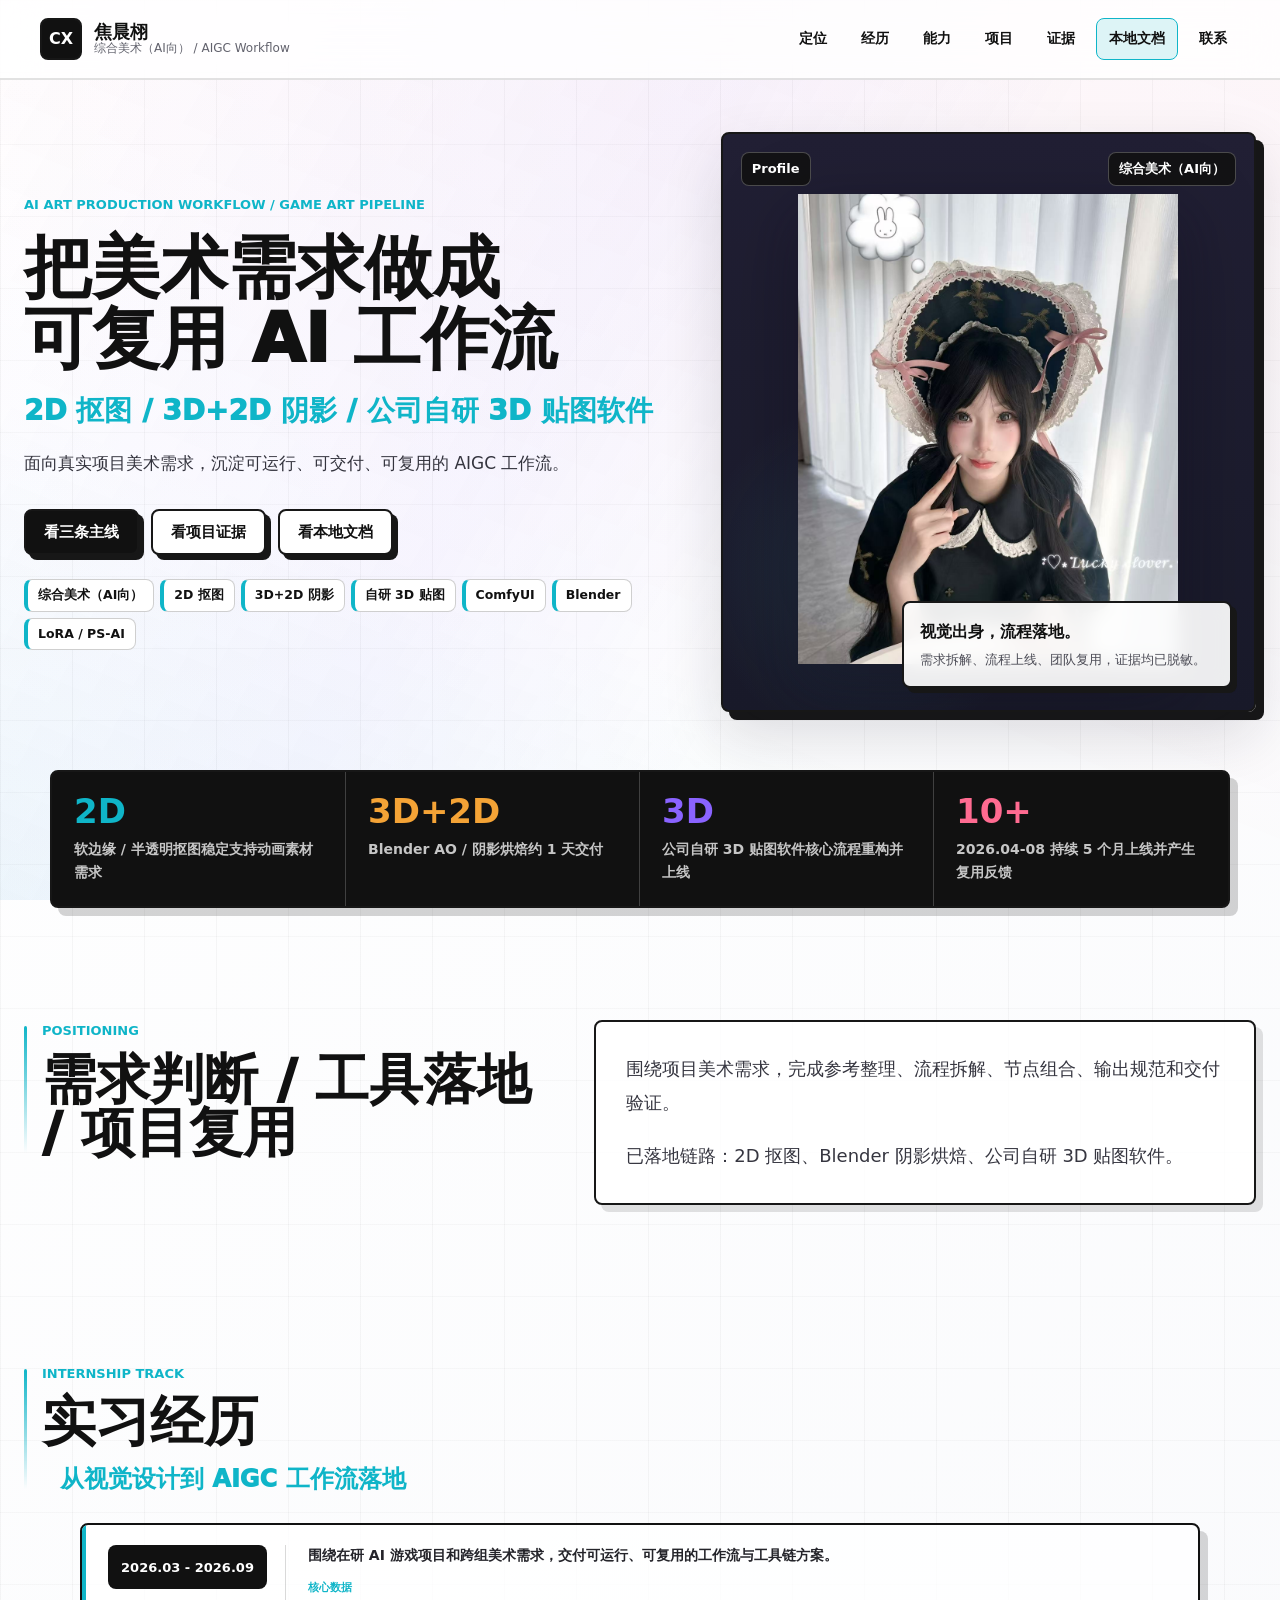
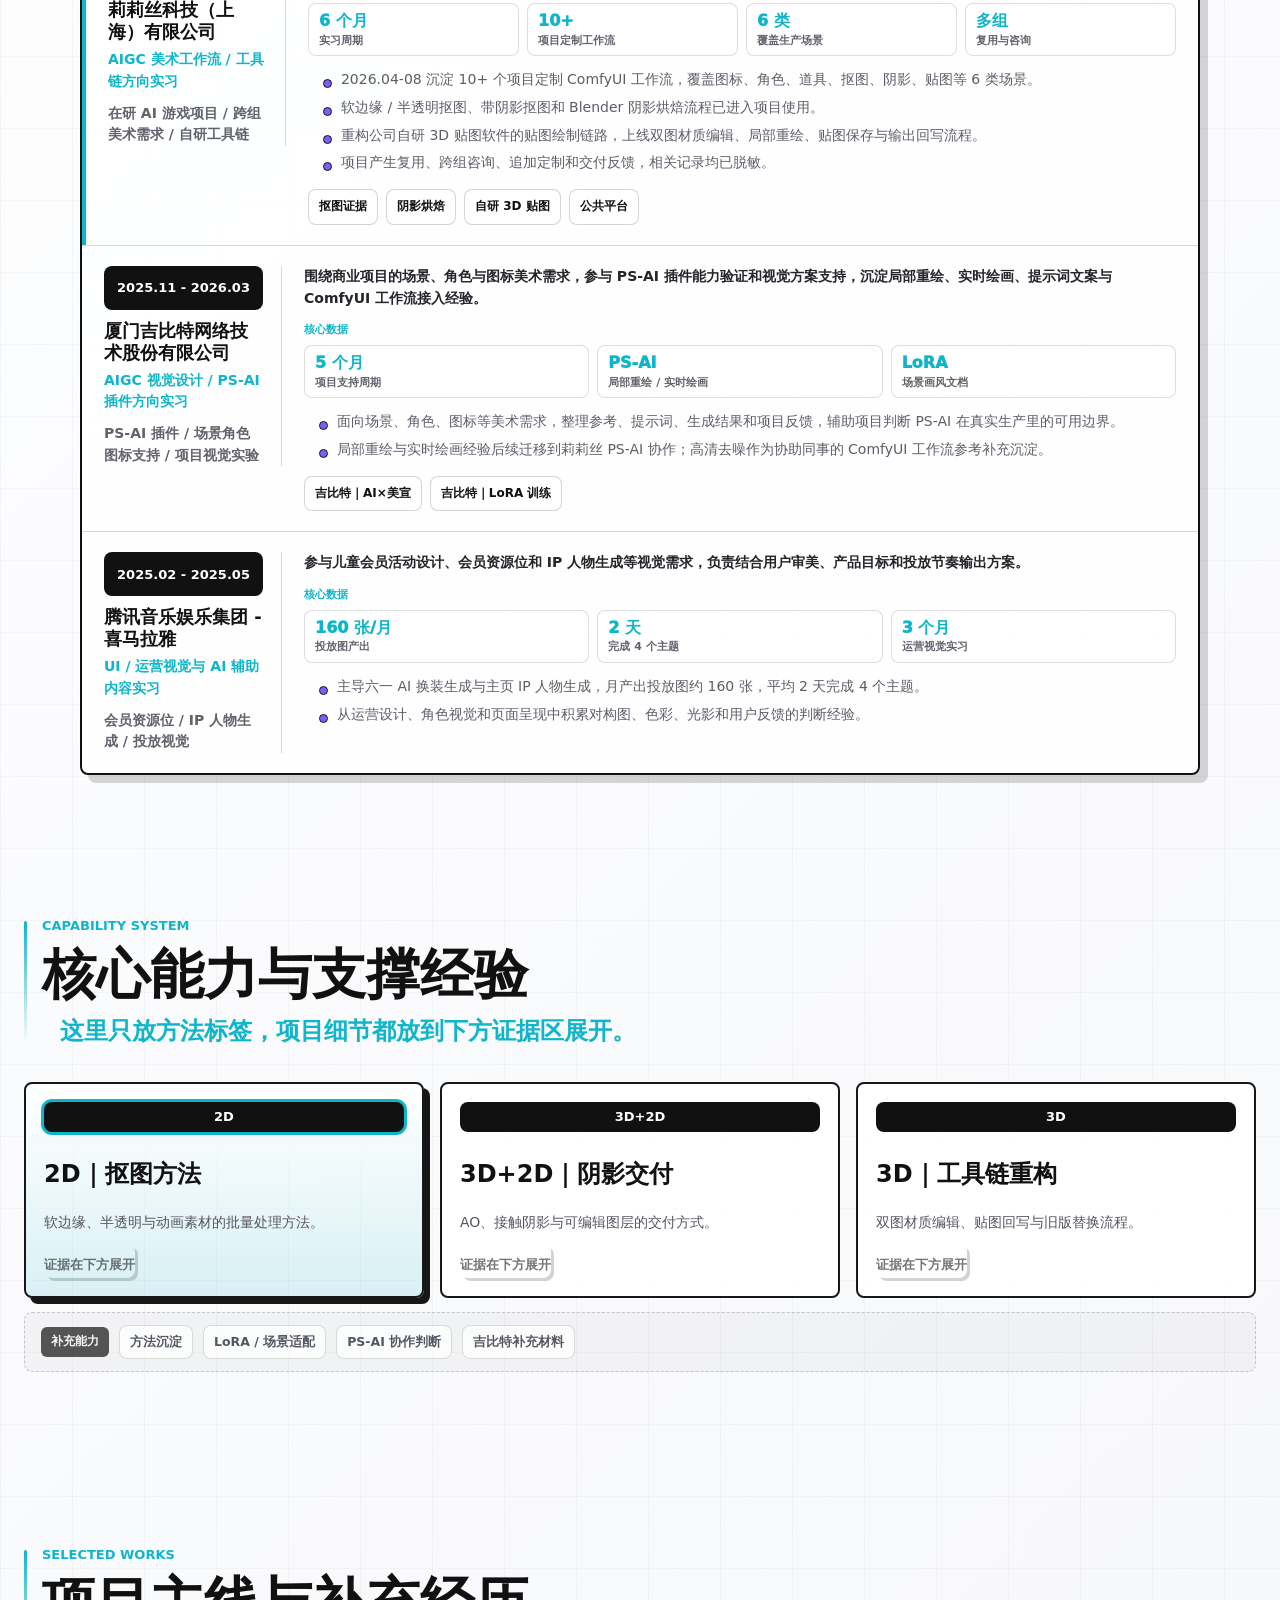
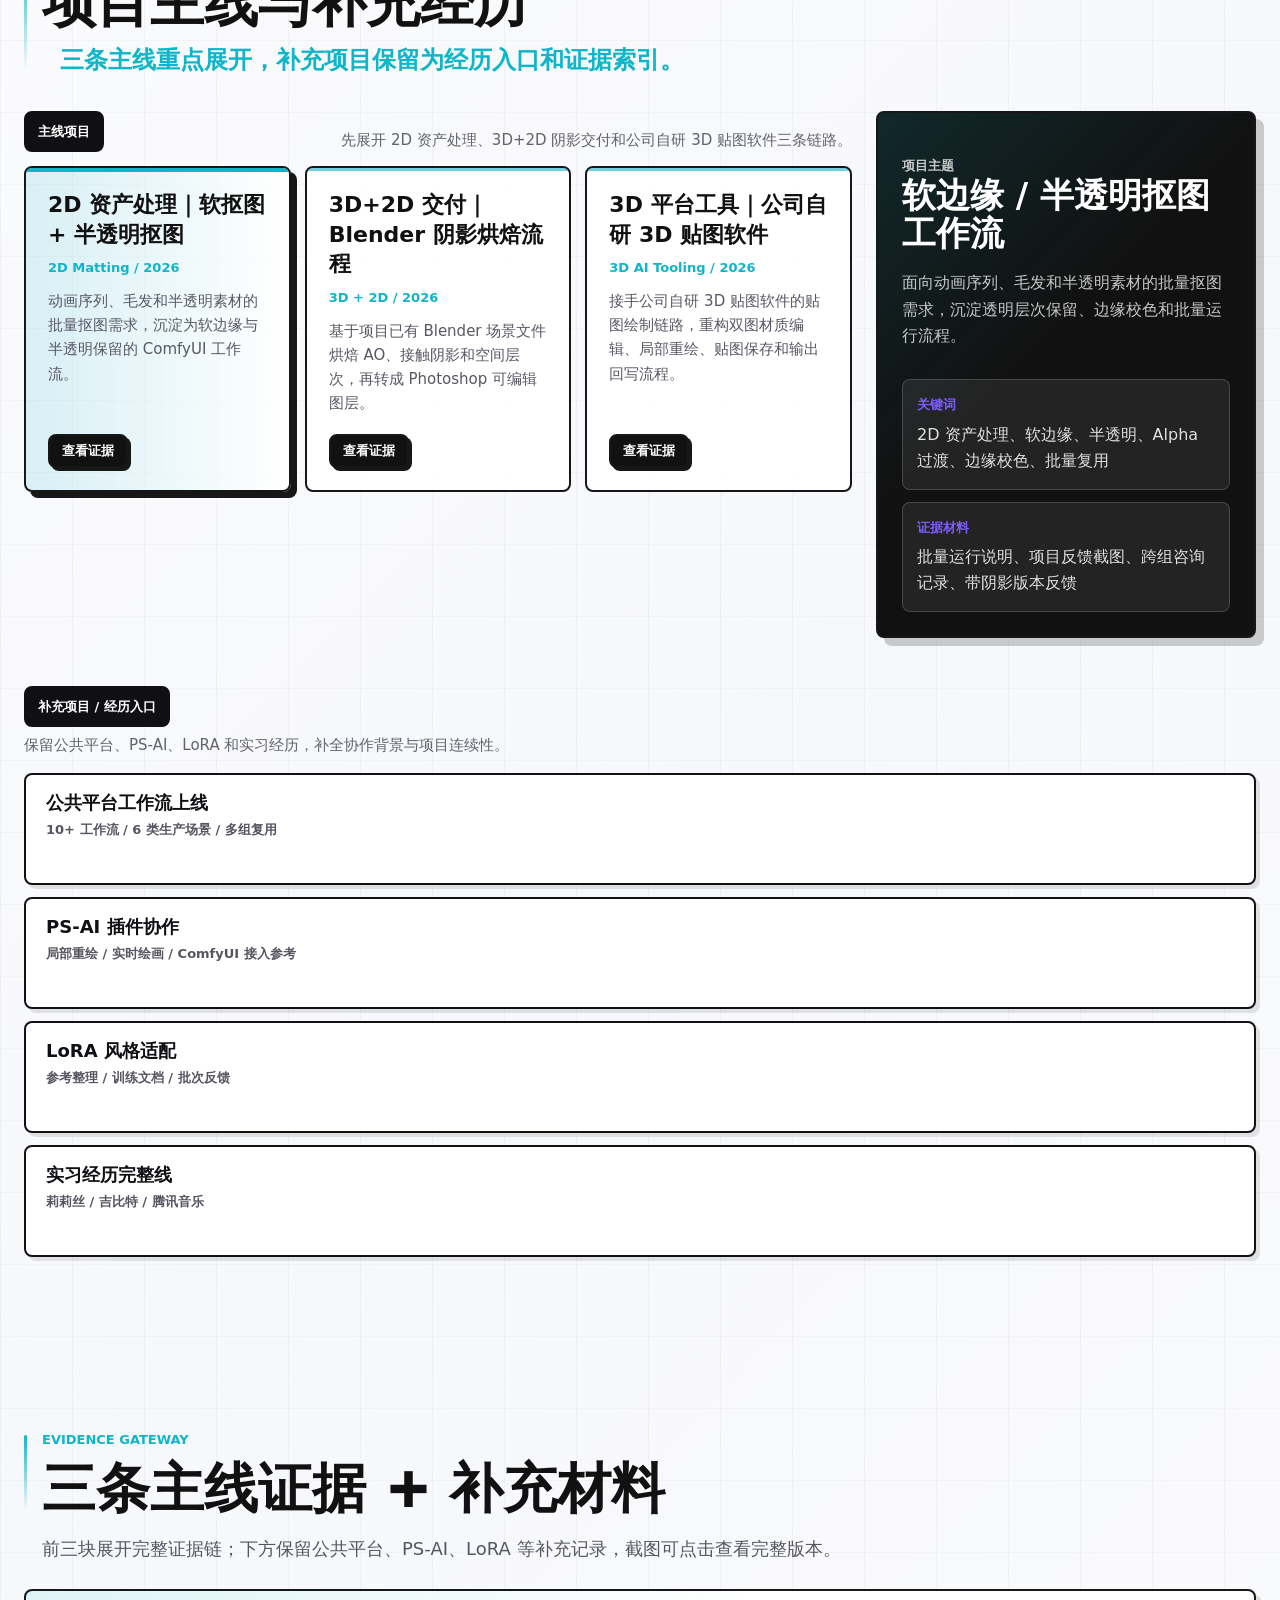
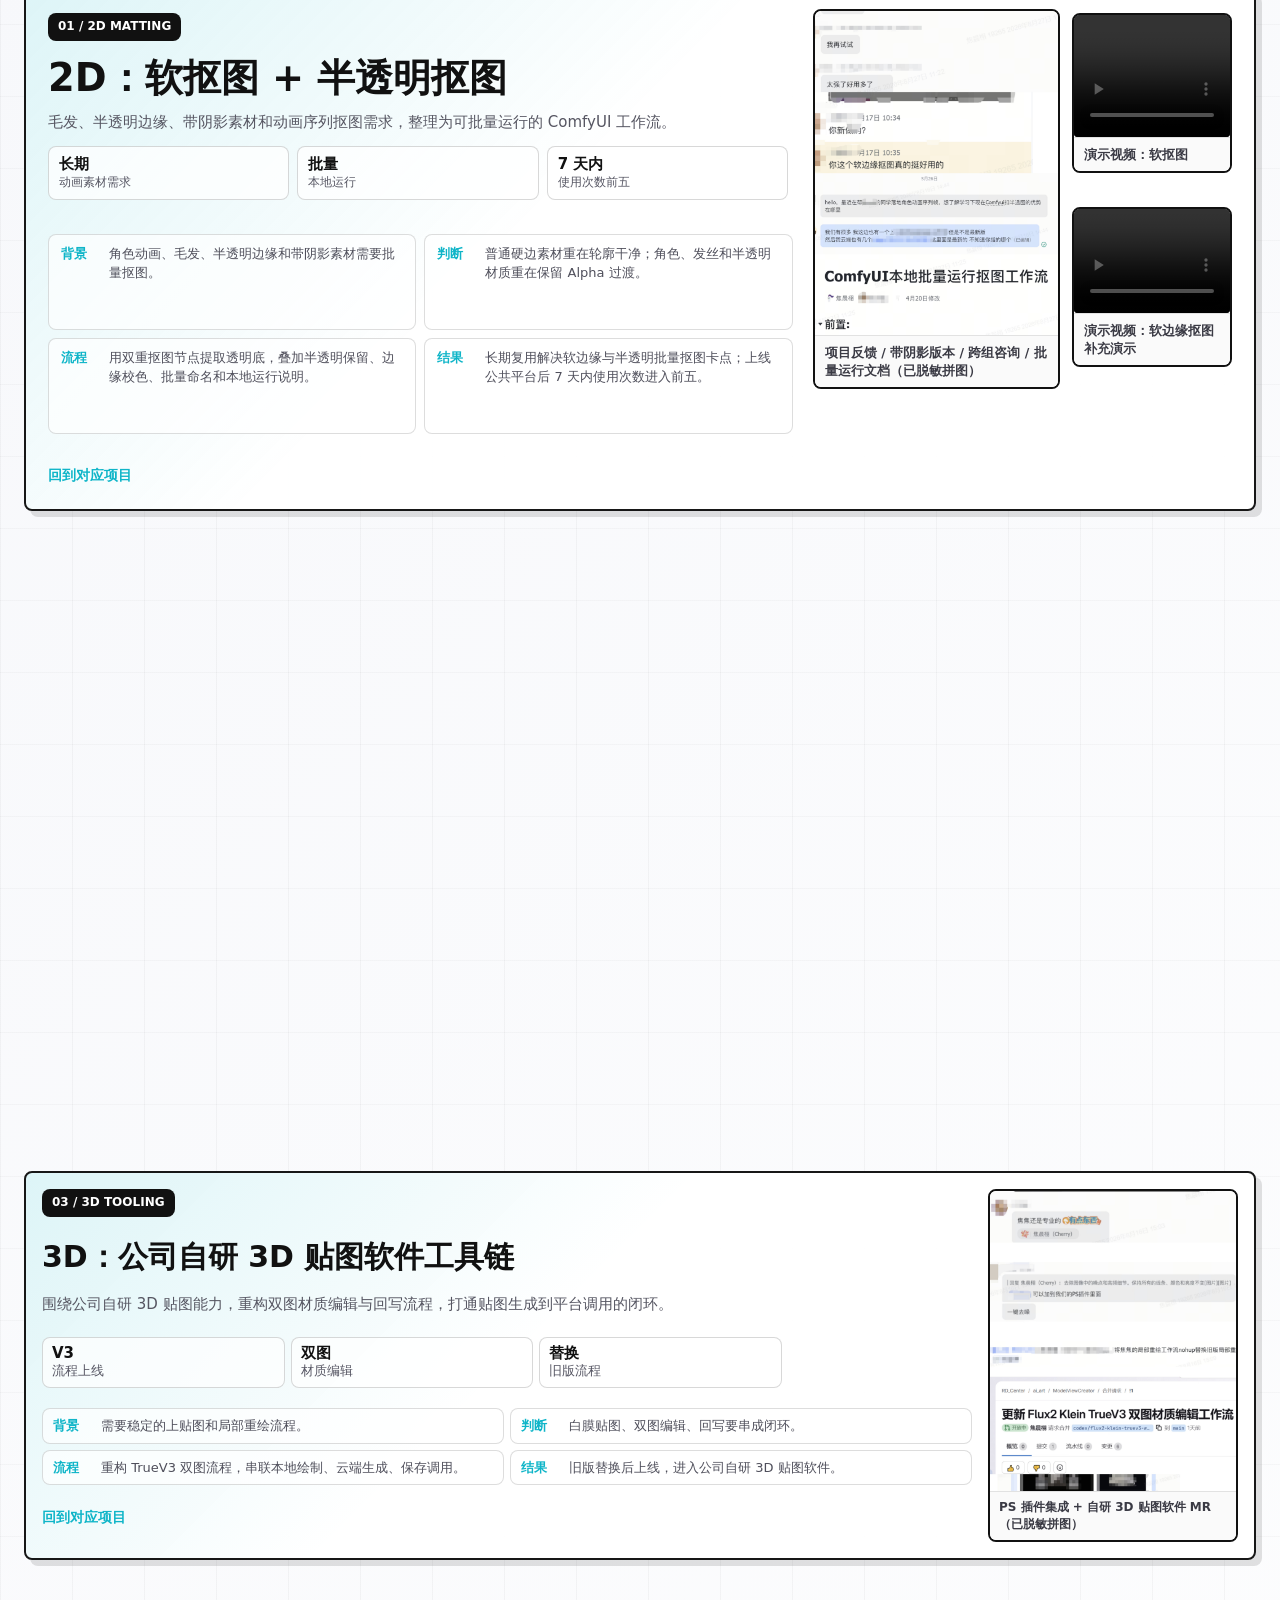
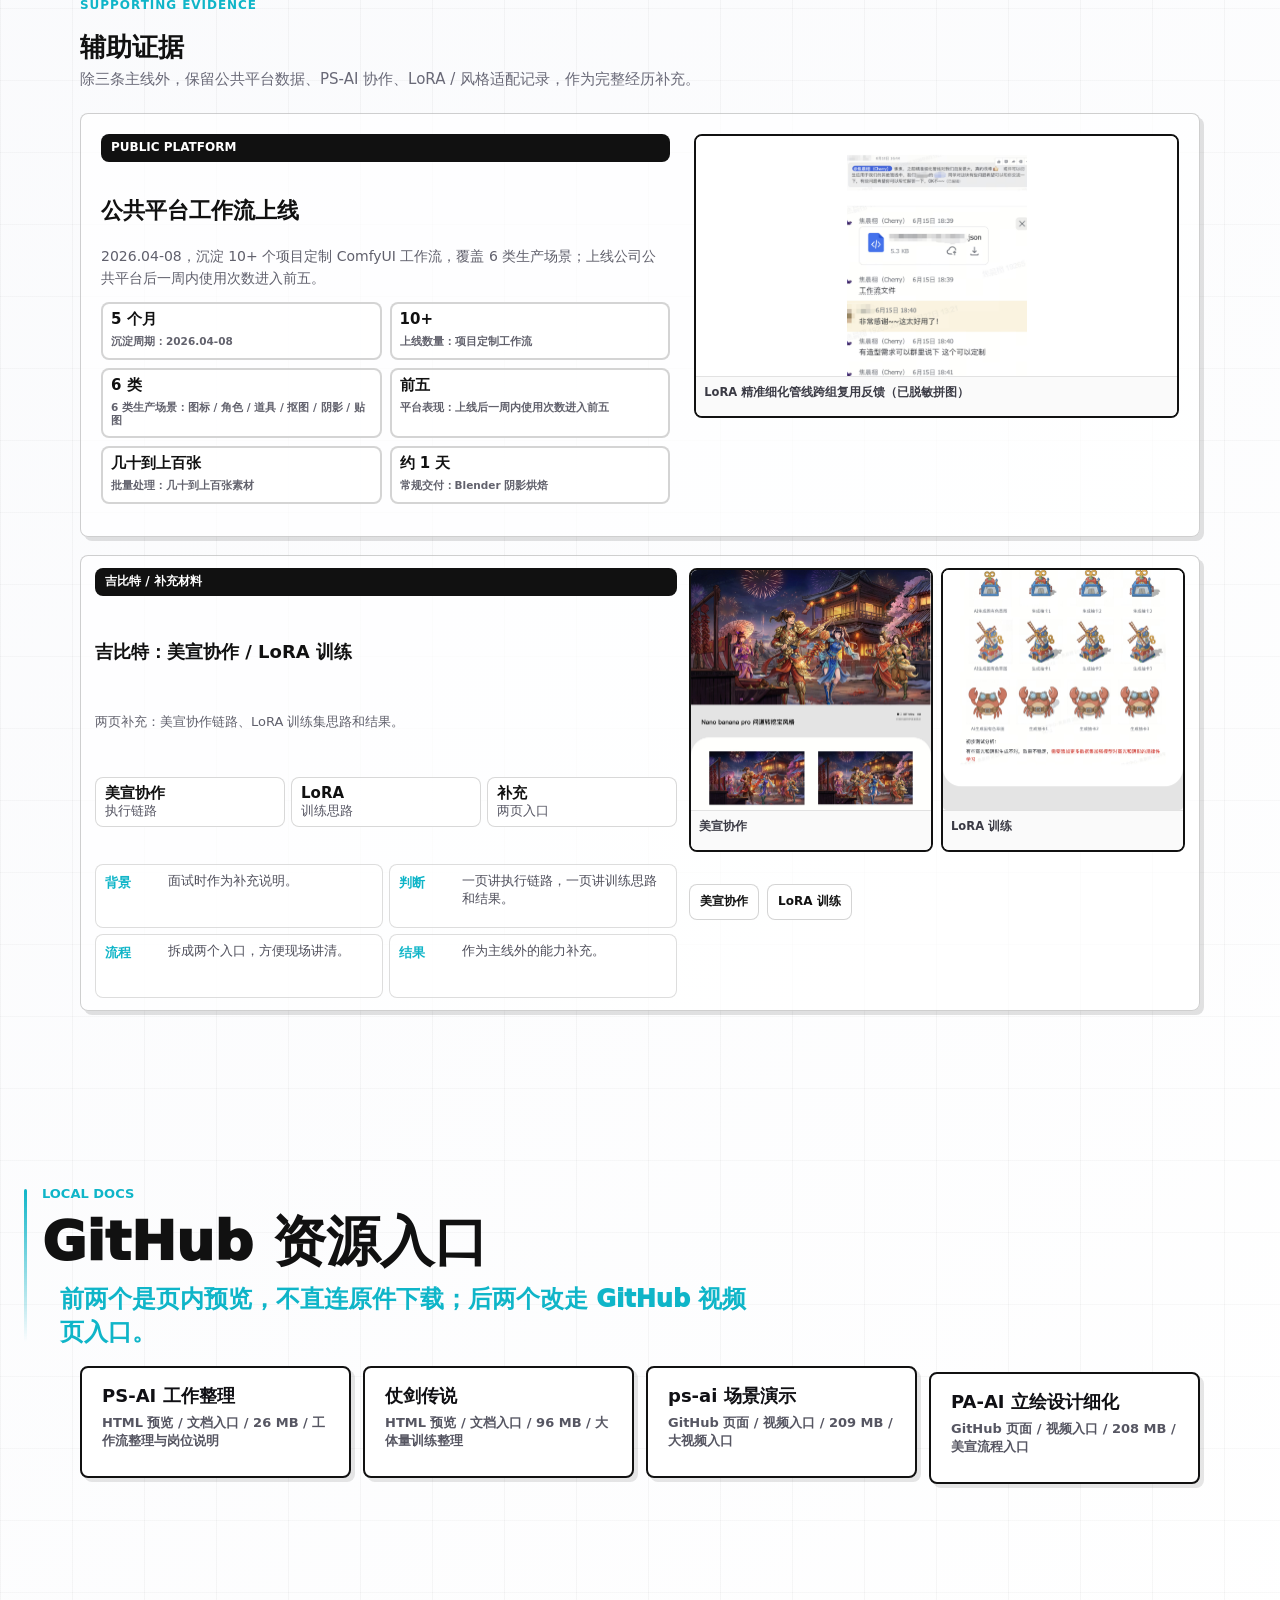
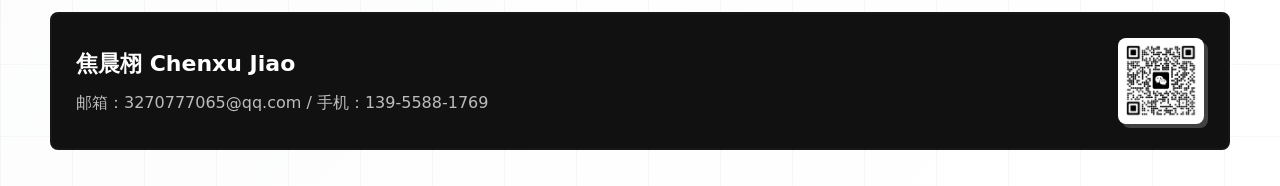
==== index.html @ 43337b1a "Compact 3D tooling evidence grid" ====
<!doctype html>
<html lang="zh-CN">
  <head>
    <meta charset="utf-8">
    <meta name="viewport" content="width=device-width, initial-scale=1">
    <title>焦晨栩 | 综合美术（AI向）作品集简历</title>
    <meta
      name="description"
      content="焦晨栩的综合美术（AI向）作品集简历：聚焦软边缘/半透明抠图、Blender + AI 阴影烘焙、公司自研 3D 贴图软件工具链三条项目落地主线。"
    >
    <link rel="stylesheet" href="styles.css?v=20260906e">
    <link rel="stylesheet" href="evidence-fix.css?v=20260909a">
    <script defer src="script.js?v=20260906d"></script>
  </head>
  <body data-theme="engine" class="no-js">
    <script>document.body.classList.remove('no-js');</script>
    <a class="skip-link" href="#main">跳到主要内容</a>

    <header class="topbar" aria-label="主导航">
      <a class="brand" href="#top" aria-label="返回顶部">
        <span class="brand-mark">CX</span>
        <span>
          <strong>焦晨栩</strong>
          <small>综合美术（AI向） / AIGC Workflow</small>
        </span>
      </a>
      <nav class="nav-links" aria-label="页面导航">
        <a href="#positioning">定位</a>
        <a href="#experience">经历</a>
        <a href="#skills">能力</a>
        <a href="#projects">项目</a>
        <a href="#evidence">证据</a>
        <a href="#local-docs">本地文档</a>
        <a href="#contact">联系</a>
      </nav>
    </header>

    <main id="main">
      <section class="hero section" id="top" aria-labelledby="hero-title">
        <div class="hero-copy reveal">
          <p class="eyebrow">AI Art Production Workflow / Game Art Pipeline</p>
          <h1 id="hero-title">
            <span>把美术需求做成</span>
            <span>可复用 AI 工作流</span>
          </h1>
          <p class="hero-subtitle">2D 抠图 / 3D+2D 阴影 / 公司自研 3D 贴图软件</p>
          <p class="hero-lead">
            面向真实项目美术需求，沉淀可运行、可交付、可复用的 AIGC 工作流。
          </p>
          <div class="hero-actions" aria-label="快速入口">
            <a class="button primary" href="#projects">看三条主线</a>
            <a class="button secondary" href="#evidence">看项目证据</a>
            <a class="button secondary" href="#local-docs">看本地文档</a>
          </div>
          <ul class="keyword-row" aria-label="能力关键词">
            <li>综合美术（AI向）</li>
            <li>2D 抠图</li>
            <li>3D+2D 阴影</li>
            <li>自研 3D 贴图</li>
            <li>ComfyUI</li>
            <li>Blender</li>
            <li>LoRA / PS-AI</li>
          </ul>
        </div>

        <div class="hero-stage reveal" aria-label="个人视觉与角色资产方向">
          <div class="stage-label">
            <span>Profile</span>
            <strong>综合美术（AI向）</strong>
          </div>
          <figure class="portrait-frame">
            <img src="assets/hero-portrait.png" alt="焦晨栩个人角色视觉">
          </figure>
          <div class="stage-note">
            <strong>视觉出身，流程落地。</strong>
            <span>需求拆解、流程上线、团队复用，证据均已脱敏。</span>
          </div>
        </div>
      </section>

      <section class="metrics reveal" aria-label="关键数据">
        <article>
          <strong>2D</strong>
          <span>软边缘 / 半透明抠图稳定支持动画素材需求</span>
        </article>
        <article>
          <strong>3D+2D</strong>
          <span>Blender AO / 阴影烘焙约 1 天交付</span>
        </article>
        <article>
          <strong>3D</strong>
          <span>公司自研 3D 贴图软件核心流程重构并上线</span>
        </article>
        <article>
          <strong>10+</strong>
          <span>2026.04-08 持续 5 个月上线并产生复用反馈</span>
        </article>
      </section>

      <section class="section split" id="positioning" aria-labelledby="positioning-title">
        <div class="section-heading reveal">
          <p class="eyebrow">Positioning</p>
          <h2 id="positioning-title">需求判断 / 工具落地 / 项目复用</h2>
        </div>
        <div class="text-panel reveal">
          <p>
            围绕项目美术需求，完成参考整理、流程拆解、节点组合、输出规范和交付验证。
          </p>
          <p>
            已落地链路：2D 抠图、Blender 阴影烘焙、公司自研 3D 贴图软件。
          </p>
        </div>
      </section>

      <section class="section experience-section" id="experience" aria-labelledby="experience-title">
        <div class="section-heading reveal">
          <p class="eyebrow">Internship Track</p>
          <h2 id="experience-title">实习经历</h2>
          <p class="section-subtitle">从视觉设计到 AIGC 工作流落地</p>
        </div>

        <div class="experience-board reveal" aria-label="实习经历列表">
          <article class="experience-item experience-item-featured">
            <div class="experience-meta">
              <span class="experience-period">2026.03 - 2026.09</span>
              <div class="experience-company">
                <strong>莉莉丝科技（上海）有限公司</strong>
                <span>AIGC 美术工作流 / 工具链方向实习</span>
              </div>
              <p>在研 AI 游戏项目 / 跨组美术需求 / 自研工具链</p>
            </div>
            <div class="experience-body">
              <p>围绕在研 AI 游戏项目和跨组美术需求，交付可运行、可复用的工作流与工具链方案。</p>
              <div class="experience-data-grid" aria-label="核心数据">
                <span class="experience-data-label">核心数据</span>
                <div>
                  <strong>6 个月</strong>
                  <span>实习周期</span>
                </div>
                <div>
                  <strong>10+</strong>
                  <span>项目定制工作流</span>
                </div>
                <div>
                  <strong>6 类</strong>
                  <span>覆盖生产场景</span>
                </div>
                <div>
                  <strong>多组</strong>
                  <span>复用与咨询</span>
                </div>
              </div>
              <ul>
                <li>2026.04-08 沉淀 10+ 个项目定制 ComfyUI 工作流，覆盖图标、角色、道具、抠图、阴影、贴图等 6 类场景。</li>
                <li>软边缘 / 半透明抠图、带阴影抠图和 Blender 阴影烘焙流程已进入项目使用。</li>
                <li>重构公司自研 3D 贴图软件的贴图绘制链路，上线双图材质编辑、局部重绘、贴图保存与输出回写流程。</li>
                <li>项目产生复用、跨组咨询、追加定制和交付反馈，相关记录均已脱敏。</li>
              </ul>
              <div class="experience-links">
                <a href="#evidence-matting">抠图证据</a>
                <a href="#evidence-shadow">阴影烘焙</a>
                <a href="#evidence-texture-platform">自研 3D 贴图</a>
                <a href="#evidence-pipeline">公共平台</a>
              </div>
            </div>
          </article>

          <article class="experience-item">
            <div class="experience-meta">
              <span class="experience-period">2025.11 - 2026.03</span>
              <div class="experience-company">
                <strong>厦门吉比特网络技术股份有限公司</strong>
                <span>AIGC 视觉设计 / PS-AI 插件方向实习</span>
              </div>
              <p>PS-AI 插件 / 场景角色图标支持 / 项目视觉实验</p>
            </div>
            <div class="experience-body">
              <p>围绕商业项目的场景、角色与图标美术需求，参与 PS-AI 插件能力验证和视觉方案支持，沉淀局部重绘、实时绘画、提示词文案与 ComfyUI 工作流接入经验。</p>
              <div class="experience-data-grid compact" aria-label="核心数据">
                <span class="experience-data-label">核心数据</span>
                <div>
                  <strong>5 个月</strong>
                  <span>项目支持周期</span>
                </div>
                <div>
                  <strong>PS-AI</strong>
                  <span>局部重绘 / 实时绘画</span>
                </div>
                <div>
                  <strong>LoRA</strong>
                  <span>场景画风文档</span>
                </div>
              </div>
              <ul>
                <li>面向场景、角色、图标等美术需求，整理参考、提示词、生成结果和项目反馈，辅助项目判断 PS-AI 在真实生产里的可用边界。</li>
                <li>局部重绘与实时绘画经验后续迁移到莉莉丝 PS-AI 协作；高清去噪作为协助同事的 ComfyUI 工作流参考补充沉淀。</li>
              </ul>
              <div class="experience-links">
                <a href="assets/local-docs/jbt-ai-art.html">吉比特｜AI×美宣</a>
                <a href="assets/local-docs/jbt-lora-training.html">吉比特｜LoRA 训练</a>
              </div>
            </div>
          </article>

          <article class="experience-item">
            <div class="experience-meta">
              <span class="experience-period">2025.02 - 2025.05</span>
              <div class="experience-company">
                <strong>腾讯音乐娱乐集团 - 喜马拉雅</strong>
                <span>UI / 运营视觉与 AI 辅助内容实习</span>
              </div>
              <p>会员资源位 / IP 人物生成 / 投放视觉</p>
            </div>
            <div class="experience-body">
              <p>参与儿童会员活动设计、会员资源位和 IP 人物生成等视觉需求，负责结合用户审美、产品目标和投放节奏输出方案。</p>
              <div class="experience-data-grid compact" aria-label="核心数据">
                <span class="experience-data-label">核心数据</span>
                <div>
                  <strong>160 张/月</strong>
                  <span>投放图产出</span>
                </div>
                <div>
                  <strong>2 天</strong>
                  <span>完成 4 个主题</span>
                </div>
                <div>
                  <strong>3 个月</strong>
                  <span>运营视觉实习</span>
                </div>
              </div>
              <ul>
                <li>主导六一 AI 换装生成与主页 IP 人物生成，月产出投放图约 160 张，平均 2 天完成 4 个主题。</li>
                <li>从运营设计、角色视觉和页面呈现中积累对构图、色彩、光影和用户反馈的判断经验。</li>
              </ul>
            </div>
          </article>
        </div>
      </section>

      <section class="section" id="skills" aria-labelledby="skills-title">
        <div class="section-heading reveal">
          <p class="eyebrow">Capability System</p>
          <h2 id="skills-title">核心能力与支撑经验</h2>
          <p class="section-subtitle">这里只放方法标签，项目细节都放到下方证据区展开。</p>
        </div>
        <div class="capability-grid primary-capability-grid">
          <article class="capability-card capability-card-main reveal is-active" data-theme-target="engine">
            <span class="capability-index">2D</span>
            <h3>2D｜抠图方法</h3>
            <p>软边缘、半透明与动画素材的批量处理方法。</p>
            <span class="card-jump-link card-jump-note">证据在下方展开</span>
          </article>
          <article class="capability-card capability-card-main reveal" data-theme-target="pbr">
            <span class="capability-index">3D+2D</span>
            <h3>3D+2D｜阴影交付</h3>
            <p>AO、接触阴影与可编辑图层的交付方式。</p>
            <span class="card-jump-link card-jump-note">证据在下方展开</span>
          </article>
          <article class="capability-card capability-card-main reveal" data-theme-target="texture-platform">
            <span class="capability-index">3D</span>
            <h3>3D｜工具链重构</h3>
            <p>双图材质编辑、贴图回写与旧版替换流程。</p>
            <span class="card-jump-link card-jump-note">证据在下方展开</span>
          </article>
        </div>
        <div class="support-capabilities reveal" aria-label="补充能力">
          <span>补充能力</span>
          <a data-theme-target="pipeline" href="#evidence-pipeline">方法沉淀</a>
          <a data-theme-target="asset" href="#evidence-lora">LoRA / 场景适配</a>
          <a data-theme-target="tooling" href="#evidence-psai">PS-AI 协作判断</a>
          <a data-theme-target="jbt" href="#evidence-jbt">吉比特补充材料</a>
        </div>
      </section>

      <section class="section project-section" id="projects" aria-labelledby="projects-title">
        <div class="section-heading reveal">
          <p class="eyebrow">Selected Works</p>
          <h2 id="projects-title">项目主线与补充经历</h2>
          <p class="section-subtitle">三条主线重点展开，补充项目保留为经历入口和证据索引。</p>
        </div>
        <div class="project-layout">
          <div class="primary-projects">
            <div class="project-group-label reveal">
              <span>主线项目</span>
              <p>先展开 2D 资产处理、3D+2D 阴影交付和公司自研 3D 贴图软件三条链路。</p>
            </div>
            <div class="project-list" aria-label="主线项目列表">
            <article class="project-card reveal is-active" id="project-matting" data-theme-target="engine" data-evidence-target="#evidence-matting" tabindex="0">
              <div class="project-topline">
                <strong>2D 资产处理｜软抠图 + 半透明抠图</strong>
                <span>2D Matting / 2026</span>
              </div>
              <p>动画序列、毛发和半透明素材的批量抠图需求，沉淀为软边缘与半透明保留的 ComfyUI 工作流。</p>
              <a class="project-evidence-link" href="#evidence-matting">查看证据</a>
            </article>
            <article class="project-card reveal" id="project-shadow" data-theme-target="pbr" data-evidence-target="#evidence-shadow" tabindex="0">
              <div class="project-topline">
                <strong>3D+2D 交付｜Blender 阴影烘焙流程</strong>
                <span>3D + 2D / 2026</span>
              </div>
              <p>基于项目已有 Blender 场景文件烘焙 AO、接触阴影和空间层次，再转成 Photoshop 可编辑图层。</p>
              <a class="project-evidence-link" href="#evidence-shadow">查看证据</a>
            </article>
            <article class="project-card reveal" id="project-texture-platform" data-theme-target="texture-platform" data-evidence-target="#evidence-texture-platform" tabindex="0">
              <div class="project-topline">
                <strong>3D 平台工具｜公司自研 3D 贴图软件</strong>
                <span>3D AI Tooling / 2026</span>
              </div>
              <p>接手公司自研 3D 贴图软件的贴图绘制链路，重构双图材质编辑、局部重绘、贴图保存和输出回写流程。</p>
              <a class="project-evidence-link" href="#evidence-texture-platform">查看证据</a>
            </article>
            </div>
          </div>

          <aside class="project-detail reveal" aria-live="polite">
            <p class="detail-kicker">项目主题</p>
            <h3 id="detail-title">软边缘 / 半透明抠图工作流</h3>
            <p id="detail-copy">
              面向动画序列、毛发和半透明素材的批量抠图需求，沉淀透明层次保留、边缘校色和批量运行流程。
            </p>
            <dl>
              <div>
                <dt>关键词</dt>
                <dd id="detail-keywords">2D 资产处理、软边缘、半透明、Alpha 过渡、边缘校色、批量复用</dd>
              </div>
              <div>
                <dt>证据材料</dt>
                <dd id="detail-proof">批量运行说明、项目反馈截图、跨组咨询记录、带阴影版本反馈</dd>
              </div>
            </dl>
          </aside>
          <div class="support-projects reveal" aria-label="补充项目与经历入口">
            <div class="support-projects-heading">
              <span>补充项目 / 经历入口</span>
              <p>保留公共平台、PS-AI、LoRA 和实习经历，补全协作背景与项目连续性。</p>
            </div>
            <a data-theme-target="pipeline" href="#evidence-pipeline">
              <strong>公共平台工作流上线</strong>
              <em>10+ 工作流 / 6 类生产场景 / 多组复用</em>
            </a>
            <a data-theme-target="tooling" href="#evidence-psai">
              <strong>PS-AI 插件协作</strong>
              <em>局部重绘 / 实时绘画 / ComfyUI 接入参考</em>
            </a>
            <a data-theme-target="asset" href="#evidence-lora">
              <strong>LoRA 风格适配</strong>
              <em>参考整理 / 训练文档 / 批次反馈</em>
            </a>
            <a href="#experience">
              <strong>实习经历完整线</strong>
              <em>莉莉丝 / 吉比特 / 腾讯音乐</em>
            </a>
          </div>
        </div>
      </section>

      <section class="section evidence-section" id="evidence" aria-labelledby="evidence-title">
        <div class="section-heading reveal">
          <p class="eyebrow">Evidence Gateway</p>
          <h2 id="evidence-title">三条主线证据 + 补充材料</h2>
        </div>
        <p class="section-intro reveal">前三块展开完整证据链；下方保留公共平台、PS-AI、LoRA 等补充记录，截图可点击查看完整版本。</p>

        <div class="main-case-grid">
          <article class="evidence-card main-case-card reveal" id="evidence-matting">
            <span class="evidence-meta">01 / 2D Matting</span>
            <h3>2D：软抠图 + 半透明抠图</h3>
            <p>毛发、半透明边缘、带阴影素材和动画序列抠图需求，整理为可批量运行的 ComfyUI 工作流。</p>
            <div class="case-data-row" aria-label="2D 抠图结果数据">
              <span><strong>长期</strong>动画素材需求</span>
              <span><strong>批量</strong>本地运行</span>
              <span><strong>7 天内</strong>使用次数前五</span>
            </div>
            <dl class="evidence-points" aria-label="软边缘与半透明抠图证据链">
              <div>
                <dt>背景</dt>
                <dd>角色动画、毛发、半透明边缘和带阴影素材需要批量抠图。</dd>
              </div>
              <div>
                <dt>判断</dt>
                <dd>普通硬边素材重在轮廓干净；角色、发丝和半透明材质重在保留 Alpha 过渡。</dd>
              </div>
              <div>
                <dt>流程</dt>
                <dd>用双重抠图节点提取透明底，叠加半透明保留、边缘校色、批量命名和本地运行说明。</dd>
              </div>
              <div>
                <dt>结果</dt>
                <dd>长期复用解决软边缘与半透明批量抠图卡点；上线公共平台后 7 天内使用次数进入前五。</dd>
              </div>
            </dl>
            <div class="evidence-media-grid">
              <figure class="evidence-shot evidence-focus-matting-combined evidence-image-tall">
                <img src="assets/evidence-matting-combined.jpg" alt="软边缘抠图项目反馈、带阴影版本、跨组咨询与 ComfyUI 批量运行工作流文档拼图，已脱敏">
                <figcaption>项目反馈 / 带阴影版本 / 跨组咨询 / 批量运行文档（已脱敏拼图）</figcaption>
              </figure>
              <figure class="evidence-shot evidence-video-shot evidence-focus-matting-demo">
                <video controls preload="metadata" playsinline>
                  <source src="assets/demo-matting-soft-edge.mp4" type="video/mp4">
                </video>
                <figcaption>演示视频：软抠图</figcaption>
              </figure>
              <figure class="evidence-shot evidence-video-shot evidence-focus-matting-user">
                <video controls preload="metadata" playsinline>
                  <source src="assets/demo-matting-user.mp4" type="video/mp4">
                </video>
                <figcaption>演示视频：软边缘抠图补充演示</figcaption>
              </figure>
            </div>
            <a href="#project-matting">回到对应项目</a>
          </article>

          <article class="evidence-card main-case-card reveal" id="evidence-shadow">
            <span class="evidence-meta">02 / 3D + 2D</span>
            <h3>3D+2D：Blender + AI 阴影烘焙流程</h3>
            <p>利用项目已有 Blender 场景信息烘焙 AO / 阴影，再整理成 Photoshop 可编辑图层，支撑 2D 美术和动效继续使用。</p>
            <div class="case-data-row" aria-label="阴影烘焙结果数据">
              <span><strong>约 1 天</strong>常规交付</span>
              <span><strong>AO / 阴影</strong>独立图层</span>
              <span><strong>PSD</strong>可编辑交付</span>
            </div>
            <dl class="evidence-points" aria-label="阴影烘焙证据链">
              <div>
                <dt>背景</dt>
                <dd>3D 场景中的阴影、AO 和空间层次需要转成 2D 可交付素材。</dd>
              </div>
              <div>
                <dt>判断</dt>
                <dd>已有 Blender 场景文件，可用真实 3D 信息输出 AO、接触阴影和遮挡层次。</dd>
              </div>
              <div>
                <dt>流程</dt>
                <dd>固定相机与画幅，烘焙 AO / 阴影层并导出全画幅素材；PS 自动识别、命名、分组并收紧外框。</dd>
              </div>
              <div>
                <dt>结果</dt>
                <dd>常规需求约 1 天交付，已投入项目使用；获得“超越预期”反馈。</dd>
              </div>
            </dl>
            <div class="shadow-proof-layout">
              <figure class="evidence-shot evidence-video-shot evidence-focus-shadow-blender-demo">
                <video controls preload="metadata" playsinline poster="assets/demo-shadow-blender-layer-poster.jpg" data-poster-lock="1">
                  <source src="assets/demo-shadow-blender-layer.mp4" type="video/mp4">
                </video>
                <figcaption>演示视频：Blender 文件层与烘焙过程</figcaption>
              </figure>
              <figure class="evidence-shot evidence-video-shot evidence-focus-shadow-ps-demo">
                <video controls preload="metadata" playsinline poster="assets/demo-shadow-ps-layer-poster.jpg" data-poster-lock="1">
                  <source src="assets/demo-shadow-ps-layer.mp4" type="video/mp4">
                </video>
                <figcaption>演示视频：PS 阴影层对齐与检查</figcaption>
              </figure>
              <figure class="evidence-shot evidence-focus-shadow-process">
                <img src="assets/evidence-shadow-process-source.png" alt="Blender 阴影烘焙和 Photoshop 自动匹配工具过程截图，已脱敏">
                <figcaption>工具过程截图（已脱敏）</figcaption>
              </figure>
              <figure class="evidence-shot evidence-focus-shadow-feedback">
                <img src="assets/evidence-shadow-feedback.png?v=20260907a" alt="阴影烘焙项目交付反馈截图，已脱敏">
                <figcaption>项目交付反馈（已脱敏）</figcaption>
              </figure>
            </div>
            <a href="#project-shadow">回到对应项目</a>
          </article>

          <article class="evidence-card main-case-card reveal" id="evidence-texture-platform">
            <span class="evidence-meta">03 / 3D Tooling</span>
            <h3>3D：公司自研 3D 贴图软件工具链</h3>
            <p>围绕公司自研 3D 贴图能力，重构双图材质编辑与回写流程，打通贴图生成到平台调用的闭环。</p>
            <div class="case-data-row" aria-label="3D 贴图软件结果数据">
              <span><strong>V3</strong>流程上线</span>
              <span><strong>双图</strong>材质编辑</span>
              <span><strong>替换</strong>旧版流程</span>
            </div>
            <dl class="evidence-points" aria-label="自研 3D 贴图软件证据链">
              <div>
                <dt>背景</dt>
                <dd>需要稳定的上贴图和局部重绘流程。</dd>
              </div>
              <div>
                <dt>判断</dt>
                <dd>白膜贴图、双图编辑、回写要串成闭环。</dd>
              </div>
              <div>
                <dt>流程</dt>
                <dd>重构 TrueV3 双图流程，串联本地绘制、云端生成、保存调用。</dd>
              </div>
              <div>
                <dt>结果</dt>
                <dd>旧版替换后上线，进入公司自研 3D 贴图软件。</dd>
              </div>
            </dl>
            <div class="evidence-media-grid evidence-media-wide">
              <figure class="evidence-shot evidence-focus-texture-combined evidence-image-tall">
                <img src="assets/evidence-psai-texture-mr.jpg" alt="PS 一键去噪集成反馈与自研 3D 贴图软件 Flux2 Klein TrueV3 合并请求拼图，已脱敏">
                <figcaption>PS 插件集成 + 自研 3D 贴图软件 MR（已脱敏拼图）</figcaption>
              </figure>
            </div>
            <a href="#project-texture-platform">回到对应项目</a>
          </article>
        </div>

        <div class="support-evidence-block reveal" aria-label="辅助证据">
          <p class="eyebrow">Supporting Evidence</p>
          <h3>辅助证据</h3>
          <p>除三条主线外，保留公共平台数据、PS-AI 协作、LoRA / 风格适配记录，作为完整经历补充。</p>
        </div>

        <div class="evidence-grid support-evidence-grid">
          <article class="evidence-card reveal" id="evidence-pipeline">
            <span class="evidence-meta">Public Platform</span>
            <h3>公共平台工作流上线</h3>
            <p>2026.04-08，沉淀 10+ 个项目定制 ComfyUI 工作流，覆盖 6 类生产场景；上线公司公共平台后一周内使用次数进入前五。</p>
            <div class="pipeline-data-strip" aria-label="公共平台工作流数据">
              <div>
                <strong>5 个月</strong>
                <span>沉淀周期：2026.04-08</span>
              </div>
              <div>
                <strong>10+</strong>
                <span>上线数量：项目定制工作流</span>
              </div>
              <div>
                <strong>6 类</strong>
                <span>6 类生产场景：图标 / 角色 / 道具 / 抠图 / 阴影 / 贴图</span>
              </div>
              <div>
                <strong>前五</strong>
                <span>平台表现：上线后一周内使用次数进入前五</span>
              </div>
              <div>
                <strong>几十到上百张</strong>
                <span>批量处理：几十到上百张素材</span>
              </div>
              <div>
                <strong>约 1 天</strong>
                <span>常规交付：Blender 阴影烘焙</span>
              </div>
            </div>
            <div class="evidence-media-grid evidence-media-wide">
              <figure class="evidence-shot evidence-focus-pipeline-lora evidence-image-tall">
                <img src="assets/evidence-pipeline-lora-feedback.jpg" alt="LoRA 精准细化管线跨组复用反馈拼图，包含启发认可、工作流 json 交付与使用反馈，已脱敏">
                <figcaption>LoRA 精准细化管线跨组复用反馈（已脱敏拼图）</figcaption>
              </figure>
            </div>
          </article>
          <article class="evidence-card reveal" id="evidence-jbt">
            <span class="evidence-meta">吉比特 / 补充材料</span>
            <h3>吉比特：美宣协作 / LoRA 训练</h3>
            <p>两页补充：美宣协作链路、LoRA 训练集思路和结果。</p>
            <div class="case-data-row" aria-label="吉比特补充材料摘要">
              <span><strong>美宣协作</strong>执行链路</span>
              <span><strong>LoRA</strong>训练思路</span>
              <span><strong>补充</strong>两页入口</span>
            </div>
            <dl class="evidence-points" aria-label="吉比特补充材料证据链">
              <div>
                <dt>背景</dt>
                <dd>面试时作为补充说明。</dd>
              </div>
              <div>
                <dt>判断</dt>
                <dd>一页讲执行链路，一页讲训练思路和结果。</dd>
              </div>
              <div>
                <dt>流程</dt>
                <dd>拆成两个入口，方便现场讲清。</dd>
              </div>
              <div>
                <dt>结果</dt>
                <dd>作为主线外的能力补充。</dd>
              </div>
            </dl>
            <div class="evidence-media-grid jbt-preview-grid">
              <figure class="evidence-shot jbt-preview-shot jbt-preview-top evidence-image-tall">
                <img src="assets/jbt-external.jpg" alt="吉比特内容总览，上半段展示美宣协作部分">
                <figcaption>美宣协作</figcaption>
              </figure>
              <figure class="evidence-shot jbt-preview-shot jbt-preview-bottom evidence-image-tall">
                <img src="assets/jbt-external.jpg" alt="吉比特内容总览，下半段展示 LoRA 训练思路和结果部分">
                <figcaption>LoRA 训练</figcaption>
              </figure>
            </div>
            <div class="experience-links">
              <a href="assets/local-docs/jbt-ai-art.html">美宣协作</a>
              <a href="assets/local-docs/jbt-lora-training.html">LoRA 训练</a>
            </div>
          </article>
        </div>
      </section>

      <section class="section" id="local-docs" aria-labelledby="local-docs-title">
        <div class="section-heading reveal">
          <p class="eyebrow">Local Docs</p>
          <h2 id="local-docs-title">GitHub 资源入口</h2>
          <p class="section-subtitle">前两个是页内预览，不直连原件下载；后两个改走 GitHub 视频页入口。</p>
        </div>
        <div class="support-projects reveal" aria-label="本地文档索引">
          <a href="assets/local-docs/ps-ai-workflow.html" target="_blank" rel="noreferrer">
            <strong>PS-AI 工作整理</strong>
            <em>HTML 预览 / 文档入口 / 26 MB / 工作流整理与岗位说明</em>
          </a>
          <a href="assets/local-docs/m88-scene-training.html" target="_blank" rel="noreferrer">
            <strong>仗剑传说</strong>
            <em>HTML 预览 / 文档入口 / 96 MB / 大体量训练整理</em>
          </a>
          <a href="assets/local-docs/ps-ai-scene-demo.html" target="_blank" rel="noreferrer">
            <strong>ps-ai 场景演示</strong>
            <em>GitHub 页面 / 视频入口 / 209 MB / 大视频入口</em>
          </a>
          <a href="assets/local-docs/pa-ai-detail-demo.html" target="_blank" rel="noreferrer">
            <strong>PA-AI 立绘设计细化</strong>
            <em>GitHub 页面 / 视频入口 / 208 MB / 美宣流程入口</em>
          </a>
        </div>
      </section>

    </main>

    <footer class="site-footer" id="contact">
      <div>
        <strong>焦晨栩 Chenxu Jiao</strong>
        <p>邮箱：3270777065@qq.com / 手机：139-5588-1769</p>
      </div>
      <img src="assets/wechat-qr.png" alt="微信二维码">
    </footer>
  </body>
</html>
---- styles.css ----
/* FINAL UI AUDIT OVERRIDES */
html body .evidence-section { width: min(1360px, calc(100% - 48px)) !important; }
html body .main-case-grid { display:grid !important; grid-template-columns:repeat(2,minmax(0,1fr)) !important; gap:24px !important; }
html body .main-case-card { width:auto !important; min-width:0 !important; padding:24px !important; overflow:hidden !important; }
html body #evidence-texture-platform { grid-column:1 / -1 !important; }
html body .evidence-image-tall, html body .shadow-proof-layout .evidence-shot-long { aspect-ratio:auto !important; height:auto !important; }
html body .evidence-image-tall img, html body .shadow-proof-layout .evidence-shot-long img { width:100% !important; height:auto !important; max-height:760px !important; object-fit:contain !important; }
/* Preserve native portrait ratio for long collages; remove legacy fixed
   heights from the figure and the image link generated by script.js. */
html body .evidence-shot.evidence-image-tall,
html body .shadow-proof-layout .evidence-shot-long,
html body .support-evidence-grid .evidence-shot.evidence-image-tall { height:auto !important; max-height:none !important; aspect-ratio:auto !important; }
html body .evidence-shot.evidence-image-tall .evidence-image-link,
html body .shadow-proof-layout .evidence-shot-long .evidence-image-link { display:block !important; width:100% !important; height:auto !important; max-height:none !important; }
html body .evidence-shot.evidence-image-tall img,
html body .shadow-proof-layout .evidence-shot-long img,
html body .support-evidence-grid .evidence-shot.evidence-image-tall img { display:block !important; width:100% !important; height:auto !important; max-height:none !important; aspect-ratio:auto !important; object-fit:contain !important; }
html body .main-case-card .evidence-shot video { width:100% !important; aspect-ratio:1 / 1 !important; object-fit:contain !important; background:#111 !important; }
html body .support-evidence-grid { display:grid !important; grid-template-columns:repeat(2,minmax(0,1fr)) !important; gap:18px !important; }
/* Case 03 has one portrait proof image; do not reserve an empty second
   column beside it. Center the evidence at a readable width instead. */
html body #evidence-texture-platform > .evidence-media-wide { display:block !important; width:100% !important; }
html body #evidence-texture-platform > .evidence-media-wide > .evidence-shot { display:flex !important; width:min(100%, 760px) !important; margin:0 !important; }
html body #evidence-texture-platform > .evidence-media-wide > .evidence-shot img { width:100% !important; height:auto !important; max-height:none !important; object-fit:contain !important; }
/* Supporting evidence uses the same readable two-column composition. */
html body .support-evidence-grid > .evidence-card { display:grid !important; grid-template-columns:minmax(0,1.05fr) minmax(360px,.95fr) !important; column-gap:28px !important; align-items:start !important; }
html body .support-evidence-grid > .evidence-card > .evidence-meta,
html body .support-evidence-grid > .evidence-card > h3,
html body .support-evidence-grid > .evidence-card > p,
html body .support-evidence-grid > .evidence-card > .pipeline-data-strip { grid-column:1 !important; }
html body .support-evidence-grid > .evidence-card > .evidence-media-grid { grid-column:2 !important; grid-row:1 / span 5 !important; margin-top:0 !important; }
html body #evidence-matting > .evidence-media-grid { grid-template-columns:minmax(0, 1.6fr) minmax(150px, .7fr) minmax(150px, .7fr) !important; }
html body #evidence-matting > .evidence-media-grid > .evidence-shot:first-child { grid-row:span 2 !important; }
/* Matting media: tall feedback image on the left, two videos stacked on
   the right. This matches the intended red-box composition without empty
   grid cells. */
html body #evidence-matting > .evidence-media-grid { grid-template-columns:minmax(0, 1.45fr) minmax(220px, .75fr) !important; grid-template-rows:auto auto !important; }
html body #evidence-matting > .evidence-media-grid > .evidence-shot:first-child { grid-column:1 !important; grid-row:1 / span 2 !important; }
html body #evidence-matting > .evidence-media-grid > .evidence-shot:nth-child(2) { grid-column:2 !important; grid-row:1 !important; }
html body #evidence-matting > .evidence-media-grid > .evidence-shot:nth-child(3) { grid-column:2 !important; grid-row:2 !important; }
/* Use CSS columns for the main evidence cards so unequal card heights do
   not create a giant blank area beside the longer shadow-baking case. */
html body .main-case-grid { display:grid !important; grid-template-columns:repeat(3,minmax(0,1fr)) !important; gap:24px !important; align-items:start !important; }
html body .main-case-grid > .main-case-card { display:block !important; width:100% !important; margin:0 !important; min-width:0 !important; }
html body #evidence-texture-platform { grid-column:auto !important; }
/* Correct case composition: one case per row, with narrative on the left
   and its evidence media arranged horizontally on the right. */
html body .main-case-grid { grid-template-columns:1fr !important; }
html body .main-case-grid > .main-case-card { display:grid !important; grid-template-columns:minmax(0,1.05fr) minmax(360px,.95fr) !important; column-gap:28px !important; align-items:start !important; }
html body .main-case-card > .evidence-meta,
html body .main-case-card > h3,
html body .main-case-card > p,
html body .main-case-card > .case-data-row,
html body .main-case-card > .evidence-points,
html body .main-case-card > a:not(.evidence-image-link) { grid-column:1 !important; }
html body .main-case-card > .evidence-media-grid,
html body .main-case-card > .shadow-proof-layout { grid-column:2 !important; grid-row:1 / span 6 !important; align-self:start !important; margin-top:0 !important; }
html body #evidence-texture-platform > .evidence-media-wide { grid-column:1 / -1 !important; grid-row:auto !important; }
.project-card:focus-visible, .capability-card:focus-visible, .entry-card:focus-visible, .support-projects a:focus-visible, .button:focus-visible, .evidence-card a:focus-visible { outline:3px solid var(--accent) !important; outline-offset:3px !important; }
@media (max-width:1100px){
  html body .main-case-grid{grid-template-columns:1fr !important;}
  html body .main-case-grid > .main-case-card{grid-template-columns:1fr !important;}
  html body .main-case-card > .evidence-media-grid,
  html body .main-case-card > .shadow-proof-layout,
  html body #evidence-texture-platform > .evidence-media-wide{grid-column:1 !important; grid-row:auto !important; margin-top:20px !important;}
  html body .support-evidence-grid > .evidence-card{grid-template-columns:1fr !important;}
  html body .support-evidence-grid > .evidence-card > .evidence-media-grid{grid-column:1 !important; grid-row:auto !important; margin-top:20px !important;}
}

@media (max-width:980px){ html body .main-case-grid, html body .support-evidence-grid{grid-template-columns:1fr !important;} html body #evidence-texture-platform{grid-column:auto !important;} }
@media (max-width:760px){ html body #evidence-matting > .evidence-media-grid > .evidence-shot:first-child{grid-row:auto !important;} }
@media (max-width:760px){ html body .evidence-section{width:min(100% - 28px,720px) !important;} html body .main-case-card{padding:20px !important;} html body .main-case-card .evidence-points, html body #evidence-matting>.evidence-media-grid, html body #evidence-shadow>.shadow-proof-layout{grid-template-columns:1fr !important;} html body .main-case-card .evidence-shot video{aspect-ratio:16/9 !important;} html body .evidence-image-tall img, html body .shadow-proof-layout .evidence-shot-long img{max-height:none !important;} }

:root {
  color-scheme: light;
  --ink: #111111;
  --muted: #62626d;
  --soft: #f3f3f5;
  --paper: #ffffff;
  --line: #171717;
  --accent: #7d5cff;
  --accent-2: #11c7c9;
  --accent-3: #ff6b91;
  --accent-soft: rgba(125, 92, 255, 0.12);
  --shadow: 0 24px 60px rgba(22, 18, 42, 0.14);
  --radius: 8px;
  font-family: Inter, ui-sans-serif, system-ui, -apple-system, BlinkMacSystemFont, "Segoe UI", "Microsoft YaHei", sans-serif;
}

body[data-theme="pipeline"] {
  --accent: #7d5cff;
  --accent-2: #16c7d7;
  --accent-3: #ff6b91;
  --accent-soft: rgba(125, 92, 255, 0.12);
}

body[data-theme="asset"] {
  --accent: #ff6b91;
  --accent-2: #86d96b;
  --accent-3: #7d5cff;
  --accent-soft: rgba(255, 107, 145, 0.13);
}

body[data-theme="pbr"] {
  --accent: #f4a336;
  --accent-2: #50b6ff;
  --accent-3: #2d2d2d;
  --accent-soft: rgba(244, 163, 54, 0.14);
}

body[data-theme="engine"] {
  --accent: #0fb5c8;
  --accent-2: #7d5cff;
  --accent-3: #ff6b91;
  --accent-soft: rgba(15, 181, 200, 0.14);
}

body[data-theme="tooling"] {
  --accent: #111111;
  --accent-2: #ff6b91;
  --accent-3: #7d5cff;
  --accent-soft: rgba(17, 17, 17, 0.08);
}

body[data-theme="texture-platform"] {
  --accent: #8a63ff;
  --accent-2: #5ed7ff;
  --accent-3: #ff78ad;
  --accent-soft: rgba(138, 99, 255, 0.14);
}

* {
  box-sizing: border-box;
  letter-spacing: 0;
}

html {
  scroll-behavior: smooth;
  overflow-x: hidden;
}

body {
  margin: 0;
  min-width: 320px;
  overflow-x: hidden;
  color: var(--ink);
  background:
    linear-gradient(90deg, rgba(17, 17, 17, 0.035) 1px, transparent 1px),
    linear-gradient(180deg, rgba(17, 17, 17, 0.028) 1px, transparent 1px),
    linear-gradient(135deg, #ffffff 0%, #f7f8fb 50%, #ffffff 100%);
  background-size: 72px 72px, 72px 72px, auto;
  font-size: 16px;
  line-height: 1.65;
  transition: background-color 280ms ease, color 280ms ease;
}

body::before {
  content: "";
  position: fixed;
  inset: 0;
  pointer-events: none;
  background:
    linear-gradient(120deg, transparent 0%, rgba(125, 92, 255, 0.08) 42%, transparent 64%),
    linear-gradient(22deg, rgba(17, 199, 201, 0.08) 0%, transparent 36%, rgba(255, 107, 145, 0.08) 100%);
  opacity: 0.7;
  z-index: -1;
}

img {
  display: block;
  max-width: 100%;
}

a {
  color: inherit;
  text-decoration: none;
}

strong {
  font-weight: 800;
}

p,
li,
a,
span,
strong,
h1,
h2,
h3,
dd {
  overflow-wrap: anywhere;
}

.skip-link {
  position: fixed;
  top: 12px;
  left: 12px;
  z-index: 100;
  padding: 10px 14px;
  color: #ffffff;
  background: #111111;
  border-radius: var(--radius);
  transform: translateY(-140%);
  transition: transform 180ms ease;
}

.skip-link:focus {
  transform: translateY(0);
}

.skip-link:not(:focus):not(:focus-visible) {
  left: -9999px;
  width: 1px;
  height: 1px;
  overflow: hidden;
  opacity: 0;
  pointer-events: none;
}

.topbar {
  position: sticky;
  top: 0;
  z-index: 50;
  display: flex;
  align-items: center;
  justify-content: space-between;
  gap: 24px;
  padding: 18px 40px;
  background: rgba(255, 255, 255, 0.82);
  border-bottom: 2px solid rgba(17, 17, 17, 0.12);
  backdrop-filter: blur(18px);
}

.brand {
  display: flex;
  align-items: center;
  gap: 12px;
  min-width: 200px;
}

.brand-mark {
  display: grid;
  width: 42px;
  height: 42px;
  place-items: center;
  color: #ffffff;
  background: var(--ink);
  border: 2px solid var(--line);
  border-radius: var(--radius);
  font-weight: 900;
  transition: background 220ms ease;
}

.brand strong,
.brand small {
  display: block;
}

.brand strong {
  font-size: 18px;
  line-height: 1.1;
}

.brand small {
  color: var(--muted);
  font-size: 12px;
  line-height: 1.25;
}

.nav-links {
  display: flex;
  align-items: center;
  gap: 8px;
  font-size: 14px;
  font-weight: 750;
}

.nav-links a {
  padding: 8px 12px;
  border: 1px solid transparent;
  border-radius: var(--radius);
}

.nav-links a:hover,
.nav-links a:focus,
.nav-links a.is-active {
  background: var(--accent-soft);
  border-color: rgba(17, 17, 17, 0.16);
  color: var(--ink);
}

.section {
  width: min(1180px, calc(100% - 40px));
  margin: 0 auto;
  padding: 86px 0;
}

.hero {
  display: grid;
  grid-template-columns: minmax(0, 1.16fr) minmax(340px, 0.84fr);
  gap: 48px;
  align-items: center;
  min-height: calc(100vh - 78px);
  padding-top: 58px;
}

.eyebrow {
  margin: 0 0 18px;
  color: var(--accent);
  font-size: 13px;
  font-weight: 900;
  text-transform: uppercase;
}

.hero h1,
.section-heading h2 {
  margin: 0;
  color: var(--ink);
  font-weight: 950;
  line-height: 0.98;
}

.hero h1 {
  max-width: 760px;
  font-size: 76px;
  overflow-wrap: anywhere;
  word-break: break-word;
}

.hero h1 span {
  display: block;
}

.hero-subtitle {
  max-width: 720px;
  margin: 20px 0 0;
  color: var(--ink);
  font-size: 24px;
  font-weight: 900;
  line-height: 1.45;
}

.hero-lead {
  max-width: 720px;
  margin: 18px 0 0;
  color: #34343e;
  font-size: 19px;
  line-height: 1.85;
}

.hero-actions {
  display: flex;
  flex-wrap: wrap;
  gap: 12px;
  margin-top: 30px;
}

.button {
  display: inline-flex;
  align-items: center;
  justify-content: center;
  min-height: 46px;
  padding: 0 18px;
  border: 2px solid var(--line);
  border-radius: var(--radius);
  font-size: 15px;
  font-weight: 850;
  box-shadow: 5px 5px 0 var(--line);
  transition: transform 160ms ease, box-shadow 160ms ease, background 160ms ease;
}

.button:hover,
.button:focus {
  transform: translate(2px, 2px);
  box-shadow: 2px 2px 0 var(--line);
}

.button.primary {
  color: #ffffff;
  background: var(--ink);
}

.button.secondary {
  background: var(--paper);
}

.keyword-row {
  display: flex;
  flex-wrap: wrap;
  gap: 8px;
  padding: 0;
  margin: 30px 0 0;
  list-style: none;
}

.keyword-row li {
  padding: 7px 10px;
  color: #111111;
  background: var(--paper);
  border: 1px solid rgba(17, 17, 17, 0.2);
  border-left: 5px solid var(--accent);
  border-radius: var(--radius);
  font-size: 13px;
  font-weight: 850;
}

.hero-stage {
  position: relative;
  min-height: 620px;
  padding: 22px;
  overflow: hidden;
  background:
    radial-gradient(circle at 54% 40%, rgba(241, 127, 160, 0.18), transparent 34%),
    radial-gradient(circle at 24% 74%, rgba(17, 199, 201, 0.14), transparent 34%),
    linear-gradient(180deg, #1d1b2e 0%, #171827 100%);
  border: 2px solid var(--line);
  border-radius: var(--radius);
  box-shadow: var(--shadow), 8px 8px 0 var(--line);
}

.stage-label {
  position: relative;
  z-index: 2;
  display: flex;
  align-items: center;
  justify-content: space-between;
  gap: 12px;
  color: #ffffff;
}

.stage-label span,
.stage-label strong {
  display: inline-flex;
  align-items: center;
  min-height: 34px;
  padding: 0 10px;
  background: rgba(17, 17, 17, 0.88);
  border: 1px solid rgba(255, 255, 255, 0.24);
  border-radius: var(--radius);
  font-size: 13px;
  font-weight: 850;
}

.portrait-frame {
  position: absolute;
  inset: 82px 26px 56px 26px;
  z-index: 1;
  display: flex;
  align-items: flex-end;
  justify-content: center;
  margin: 0;
}

.portrait-frame img {
  width: min(92%, 430px);
  max-height: 100%;
  object-fit: contain;
  filter: drop-shadow(0 28px 42px rgba(0, 0, 0, 0.34));
}

.stage-note {
  position: absolute;
  right: 22px;
  bottom: 22px;
  z-index: 3;
  width: min(330px, calc(100% - 44px));
  padding: 16px;
  color: var(--ink);
  background: rgba(255, 255, 255, 0.9);
  border: 2px solid var(--line);
  border-radius: var(--radius);
  box-shadow: 5px 5px 0 var(--line);
}

.stage-note strong,
.stage-note span {
  display: block;
}

.stage-note strong {
  margin-bottom: 4px;
  font-size: 16px;
}

.stage-note span {
  color: #4b4b55;
  font-size: 13px;
  line-height: 1.55;
}

.metrics {
  display: grid;
  grid-template-columns: repeat(4, 1fr);
  width: min(1180px, calc(100% - 40px));
  margin: 0 auto 26px;
  background: #111111;
  border: 2px solid var(--line);
  border-radius: var(--radius);
  box-shadow: 8px 8px 0 rgba(17, 17, 17, 0.18);
}

.metrics article {
  min-height: 126px;
  padding: 22px;
  color: #ffffff;
  border-right: 1px solid rgba(255, 255, 255, 0.2);
}

.metrics article:last-child {
  border-right: 0;
}

.metrics strong,
.metrics span {
  display: block;
}

.metrics strong {
  font-size: 34px;
  line-height: 1;
}

.metrics span {
  margin-top: 10px;
  color: rgba(255, 255, 255, 0.76);
  font-size: 14px;
  font-weight: 750;
}

.split {
  display: grid;
  grid-template-columns: minmax(260px, 0.78fr) minmax(0, 1fr);
  gap: 54px;
  align-items: start;
}

.section-heading h2 {
  max-width: 720px;
  font-size: 54px;
}

.text-panel {
  padding: 30px;
  background: rgba(255, 255, 255, 0.82);
  border: 2px solid var(--line);
  border-radius: var(--radius);
  box-shadow: 7px 7px 0 rgba(17, 17, 17, 0.12);
}

.text-panel p {
  margin: 0;
  color: #363640;
  font-size: 18px;
  line-height: 1.9;
}

.text-panel p + p {
  margin-top: 18px;
}

.text-panel strong {
  color: var(--ink);
  background: linear-gradient(180deg, transparent 55%, var(--accent-soft) 55%);
}

.capability-grid {
  display: grid;
  grid-template-columns: repeat(3, minmax(0, 1fr));
  gap: 12px;
  margin-top: 34px;
}

@media (min-width: 1121px) {
  .capability-grid {
    grid-template-columns: repeat(3, minmax(0, 1fr));
  }
}

.capability-card,
.project-card,
.project-detail,
.timeline-item,
.entry-card {
  border: 2px solid var(--line);
  border-radius: var(--radius);
  background: rgba(255, 255, 255, 0.9);
}

.capability-card {
  min-height: 300px;
  padding: 20px;
  cursor: pointer;
  display: flex;
  flex-direction: column;
  transition: transform 180ms ease, box-shadow 180ms ease, background 180ms ease;
}

.capability-card:hover,
.capability-card:focus-within,
.capability-card.is-active {
  transform: translateY(-5px);
  background: linear-gradient(180deg, #ffffff 0%, var(--accent-soft) 100%);
  box-shadow: 6px 6px 0 var(--line);
}

.capability-index {
  display: inline-flex;
  align-items: center;
  justify-content: center;
  width: auto;
  min-width: 42px;
  height: 30px;
  padding: 0 10px;
  color: #ffffff;
  background: var(--ink);
  border-radius: var(--radius);
  font-size: 13px;
  font-weight: 900;
}

.capability-card h3 {
  min-height: 66px;
  margin: 40px 0 14px;
  font-size: 25px;
  line-height: 1.18;
}

.capability-card p {
  margin: 0;
  color: #555562;
  font-size: 15px;
}

.card-jump-link {
  display: inline-flex;
  align-items: center;
  justify-content: center;
  width: fit-content;
  min-height: 34px;
  margin-top: auto;
  padding: 0 12px;
  color: var(--ink);
  background: rgba(255, 255, 255, 0.82);
  border: 2px solid var(--line);
  border-radius: var(--radius);
  font-size: 13px;
  font-weight: 900;
  box-shadow: 3px 3px 0 rgba(17, 17, 17, 0.18);
  transition: transform 160ms ease, box-shadow 160ms ease, background 160ms ease;
}

.card-jump-link:hover,
.card-jump-link:focus {
  transform: translate(1px, 1px);
  background: #ffffff;
  box-shadow: 1px 1px 0 rgba(17, 17, 17, 0.22);
}

.project-section {
  width: min(1240px, calc(100% - 40px));
}

.project-layout {
  display: grid;
  grid-template-columns: minmax(0, 1.05fr) minmax(320px, 0.55fr);
  gap: 22px;
  margin-top: 34px;
  align-items: start;
}

.project-list {
  display: grid;
  gap: 12px;
}

.project-card {
  padding: 20px;
  cursor: pointer;
  scroll-margin-top: 112px;
  transition: transform 180ms ease, box-shadow 180ms ease, background 180ms ease;
}

.project-card:hover,
.project-card:focus-within,
.project-card.is-active {
  transform: translateX(4px);
  background: linear-gradient(90deg, var(--accent-soft), rgba(255, 255, 255, 0.96));
  box-shadow: 6px 6px 0 var(--line);
}

.project-topline {
  display: flex;
  justify-content: space-between;
  gap: 18px;
  margin-bottom: 10px;
}

.project-topline strong {
  font-size: 20px;
  line-height: 1.35;
}

.project-topline span {
  flex: 0 0 auto;
  color: var(--accent);
  font-size: 14px;
  font-weight: 900;
}

.project-card p {
  margin: 0;
  color: #585865;
}

.project-detail {
  position: sticky;
  top: 98px;
  padding: 24px;
  overflow: hidden;
  background:
    linear-gradient(135deg, var(--accent-soft), transparent 44%),
    #111111;
  color: #ffffff;
  box-shadow: 8px 8px 0 rgba(17, 17, 17, 0.2);
}

.detail-kicker {
  margin: 0 0 46px;
  color: var(--accent-2);
  font-size: 13px;
  font-weight: 900;
  text-transform: uppercase;
}

.project-detail h3 {
  margin: 0;
  font-size: 34px;
  line-height: 1.12;
}

.project-detail p {
  margin: 18px 0 0;
  color: rgba(255, 255, 255, 0.76);
}

.project-detail dl {
  display: grid;
  gap: 12px;
  margin: 30px 0 0;
}

.project-detail dl div {
  padding: 14px;
  background: rgba(255, 255, 255, 0.08);
  border: 1px solid rgba(255, 255, 255, 0.16);
  border-radius: var(--radius);
}

.project-detail dt {
  color: var(--accent-2);
  font-size: 13px;
  font-weight: 900;
}

.project-detail dd {
  margin: 6px 0 0;
  color: rgba(255, 255, 255, 0.86);
}

.study-plan {
  width: min(1180px, calc(100% - 40px));
}

.timeline {
  display: grid;
  grid-template-columns: repeat(5, minmax(0, 1fr));
  gap: 12px;
  margin-top: 34px;
}

.timeline-item {
  min-height: 290px;
  padding: 18px;
  background: #ffffff;
  transition: transform 180ms ease, box-shadow 180ms ease;
}

.timeline-item:hover,
.timeline-item:focus-within {
  transform: translateY(-4px);
  box-shadow: 5px 5px 0 var(--line);
}

.timeline-item span {
  display: inline-flex;
  min-height: 30px;
  align-items: center;
  padding: 0 10px;
  color: #ffffff;
  background: var(--accent);
  border-radius: var(--radius);
  font-size: 13px;
  font-weight: 900;
}

.timeline-item h3 {
  min-height: 68px;
  margin: 36px 0 12px;
  font-size: 23px;
  line-height: 1.2;
}

.timeline-item p {
  margin: 0;
  color: #585865;
  font-size: 15px;
}

.portfolio-entry {
  padding-bottom: 104px;
}

.entry-grid {
  display: grid;
  grid-template-columns: repeat(3, 1fr);
  gap: 14px;
  margin-top: 34px;
}

.entry-card {
  min-height: 230px;
  padding: 22px;
  color: #111111;
  background:
    linear-gradient(135deg, var(--accent-soft), transparent 54%),
    #ffffff;
  box-shadow: 6px 6px 0 rgba(17, 17, 17, 0.14);
  transition: transform 180ms ease, box-shadow 180ms ease;
}

.entry-card:hover,
.entry-card:focus {
  transform: translateY(-5px);
  box-shadow: 7px 7px 0 var(--line);
}

.entry-card span,
.entry-card strong {
  display: block;
}

.entry-card span {
  color: var(--accent);
  font-size: 13px;
  font-weight: 900;
  text-transform: uppercase;
}

.entry-card strong {
  margin-top: 44px;
  font-size: 30px;
  line-height: 1.08;
}

.entry-card p {
  margin: 16px 0 0;
  color: #565662;
}

.site-footer {
  display: flex;
  align-items: center;
  justify-content: space-between;
  gap: 24px;
  width: min(1180px, calc(100% - 40px));
  margin: 0 auto 36px;
  padding: 24px;
  color: #ffffff;
  background: #111111;
  border: 2px solid var(--line);
  border-radius: var(--radius);
}

.site-footer strong {
  display: block;
  font-size: 22px;
}

.site-footer p {
  margin: 8px 0 0;
  color: rgba(255, 255, 255, 0.72);
}

.site-footer img {
  width: 86px;
  height: 86px;
  padding: 6px;
  object-fit: contain;
  background: #ffffff;
  border-radius: var(--radius);
}

.reveal {
  opacity: 0;
  transform: translateY(22px);
  transition: opacity 520ms ease, transform 520ms ease;
}

.reveal.is-visible,
.page-ready .hero-copy.reveal,
.page-ready .hero-stage.reveal {
  opacity: 1;
  transform: translateY(0);
}

@media (prefers-reduced-motion: reduce) {
  html {
    scroll-behavior: auto;
  }

  *,
  *::before,
  *::after {
    transition-duration: 1ms !important;
    animation-duration: 1ms !important;
    animation-iteration-count: 1 !important;
  }

  .reveal {
    opacity: 1;
    transform: none;
  }
}

@media (max-width: 1120px) {
  .hero {
    grid-template-columns: 1fr;
    min-height: 0;
  }

  .hero h1 {
    font-size: 60px;
  }

  .hero-stage {
    min-height: 560px;
  }

  .capability-grid,
  .timeline {
    grid-template-columns: repeat(2, minmax(0, 1fr));
  }

  .project-layout {
    grid-template-columns: 1fr;
  }

  .project-detail {
    position: static;
  }
}

@media (max-width: 860px) {
  .topbar {
    align-items: flex-start;
    padding: 14px 20px;
    overflow: hidden;
  }

  .nav-links {
    width: 100%;
    max-width: 100%;
    overflow-x: auto;
    padding-bottom: 2px;
  }

  .section,
  .project-section,
  .study-plan,
  .metrics,
  .site-footer {
    width: min(100% - 28px, 720px);
  }

  .section {
    padding: 64px 0;
  }

  .split,
  .entry-grid {
    grid-template-columns: 1fr;
  }

  .metrics {
    grid-template-columns: repeat(2, 1fr);
  }

  .metrics article:nth-child(2) {
    border-right: 0;
  }

  .metrics article:nth-child(-n + 2) {
    border-bottom: 1px solid rgba(255, 255, 255, 0.2);
  }

  .section-heading h2 {
    font-size: 42px;
  }
}

@media (max-width: 760px) {
  body {
    font-size: 15px;
  }

  .topbar {
    position: static;
    flex-direction: column;
    gap: 14px;
  }

  .brand {
    min-width: 0;
  }

  .hero {
    gap: 28px;
    padding-top: 40px;
    min-width: 0;
  }

  .hero-copy,
  .hero-subtitle,
  .hero-lead,
  .keyword-row {
    width: 100%;
    max-width: 100%;
    min-width: 0;
  }

  .hero h1 {
    font-size: 40px;
    line-height: 1.04;
  }

  .hero-subtitle {
    font-size: 20px;
    line-height: 1.5;
  }

  .hero-lead {
    font-size: 16px;
    line-height: 1.78;
  }

  .hero-actions {
    flex-direction: column;
  }

  .keyword-row {
    display: grid;
    grid-template-columns: repeat(2, minmax(0, 1fr));
  }

  .keyword-row li {
    min-width: 0;
    text-align: center;
  }

  .button {
    width: 100%;
  }

  .hero-stage {
    min-height: 500px;
    padding: 16px;
    box-shadow: 5px 5px 0 var(--line);
  }

  .stage-label {
    flex-direction: column;
    align-items: flex-start;
  }

  .portrait-frame {
    inset: 90px 12px 82px 12px;
  }

  .portrait-frame img {
    width: min(100%, 360px);
  }

  .stage-note {
    right: 12px;
    bottom: 12px;
    width: calc(100% - 24px);
  }

  .metrics,
  .capability-grid,
  .timeline {
    grid-template-columns: 1fr;
  }

  .metrics article {
    min-height: 110px;
    border-right: 0;
    border-bottom: 1px solid rgba(255, 255, 255, 0.2);
  }

  .metrics article:last-child {
    border-bottom: 0;
  }

  .text-panel,
  .project-detail {
    padding: 20px;
  }

  .capability-card,
  .timeline-item,
  .entry-card {
    min-height: 0;
  }

  .capability-card h3,
  .timeline-item h3 {
    min-height: 0;
    margin-top: 28px;
  }

  .project-topline {
    flex-direction: column;
    gap: 6px;
  }

  .project-card:hover,
  .project-card:focus-within,
  .project-card.is-active {
    transform: translateY(-3px);
  }

  .site-footer {
    flex-direction: column;
    align-items: flex-start;
  }
}

@media (max-width: 460px) {
  .hero h1 {
    max-width: 100%;
    font-size: 32px;
    line-height: 1.06;
  }

  .hero-subtitle {
    font-size: 18px;
  }

  .section-heading h2 {
    font-size: 34px;
  }

  .nav-links a {
    padding: 8px 7px;
  }

  .keyword-row li {
    font-size: 12px;
  }

  .hero-stage {
    min-height: 450px;
  }

  .portrait-frame {
    top: 84px;
  }

  .metrics strong {
    font-size: 30px;
  }

  .project-detail h3 {
    font-size: 28px;
  }
}
.project-evidence-link {
  display: inline-flex;
  align-items: center;
  justify-content: center;
  min-height: 34px;
  margin-top: 16px;
  padding: 0 12px;
  color: #ffffff;
  background: var(--ink);
  border: 2px solid var(--line);
  border-radius: var(--radius);
  font-size: 13px;
  font-weight: 900;
  box-shadow: 3px 3px 0 var(--line);
  transition: transform 160ms ease, box-shadow 160ms ease;
}

.project-evidence-link:hover,
.project-evidence-link:focus {
  transform: translate(1px, 1px);
  box-shadow: 1px 1px 0 var(--line);
}

.evidence-section {
  width: min(1240px, calc(100% - 40px));
}

.evidence-grid {
  display: grid;
  grid-template-columns: repeat(3, minmax(0, 1fr));
  align-items: stretch;
  gap: 14px;
  margin-top: 34px;
}

.evidence-cluster {
  display: grid;
  grid-template-columns: repeat(3, minmax(0, 1fr));
  align-items: start;
  gap: 14px;
  margin-top: 14px;
}

.shadow-evidence-cluster {
  align-items: start;
}

.shadow-evidence-cluster > .evidence-card:not(.shadow-process-card) {
  align-self: start;
}

.evidence-card {
  min-height: 0;
  padding: 20px;
  background:
    linear-gradient(135deg, var(--accent-soft), transparent 58%),
    rgba(255, 255, 255, 0.92);
  border: 2px solid var(--line);
  border-radius: var(--radius);
  box-shadow: 6px 6px 0 rgba(17, 17, 17, 0.12);
  scroll-margin-top: 110px;
}

.evidence-card-wide {
  grid-column: 1 / -1;
}

.process-card {
  width: auto;
  min-height: 0;
  justify-self: stretch;
  padding: 20px;
}

.process-card h3 {
  min-height: 0;
  margin: 20px 0 10px;
  font-size: 22px;
}

.process-card p {
  max-width: none;
  font-size: 14px;
  line-height: 1.58;
}

.shadow-process-card {
  grid-column: 1 / -1;
  display: grid;
  grid-template-columns: minmax(0, 0.9fr) minmax(360px, 1.1fr);
  align-items: stretch;
  gap: 14px;
  padding: 18px;
  background:
    linear-gradient(135deg, rgba(244, 163, 54, 0.16), transparent 54%),
    rgba(255, 255, 255, 0.94);
}

.shadow-process-copy {
  display: flex;
  flex-direction: column;
  align-items: flex-start;
  min-width: 0;
}

.process-tags {
  display: flex;
  flex-wrap: wrap;
  gap: 8px;
  margin: 12px 0 14px;
}

.process-tags span {
  display: inline-flex;
  align-items: center;
  min-height: 30px;
  padding: 4px 11px;
  border: 2px solid var(--line);
  border-radius: 999px;
  background: rgba(255, 255, 255, 0.72);
  color: var(--ink);
  font-size: 13px;
  font-weight: 900;
  box-shadow: 3px 3px 0 rgba(17, 17, 17, 0.1);
}

.process-mini-points {
  display: grid;
  grid-template-columns: repeat(2, minmax(0, 1fr));
  gap: 8px;
  width: 100%;
  margin: 0;
}

.process-mini-points span {
  display: block;
  min-height: 56px;
  padding: 9px 10px;
  color: #565662;
  background: rgba(255, 255, 255, 0.74);
  border: 1px solid rgba(17, 17, 17, 0.14);
  border-radius: var(--radius);
  font-size: 13px;
  line-height: 1.45;
}

.process-mini-points strong {
  display: block;
  margin-bottom: 4px;
  color: var(--ink);
  font-size: 13px;
  font-weight: 900;
}

.shadow-case-card {
  min-height: 0;
  padding: 20px;
  background:
    linear-gradient(135deg, rgba(139, 114, 255, 0.14), transparent 52%),
    linear-gradient(160deg, rgba(255, 247, 236, 0.7), rgba(255, 255, 255, 0.94) 48%, rgba(245, 250, 255, 0.9));
}

.shadow-case-header {
  display: grid;
  gap: 0;
}

.evidence-card .shadow-case-header h3 {
  min-height: 0;
  margin: 18px 0 10px;
  font-size: 24px;
  line-height: 1.18;
}

.evidence-card .shadow-case-header p {
  max-width: none;
  font-size: 14px;
  line-height: 1.62;
}

.shadow-case-layout {
  display: grid;
  grid-template-columns: 1fr;
  gap: 12px;
  margin-top: 16px;
}

.shadow-process-hero {
  margin: 12px 0 0;
}

.shadow-process-hero img {
  max-height: 210px;
  object-position: left top;
}

.shadow-process-card .shadow-process-hero {
  align-self: start;
  margin: 0;
  min-height: 220px;
}

.shadow-process-card .shadow-process-hero img {
  width: 100%;
  height: 100%;
  min-height: 220px;
  max-height: 270px;
  object-fit: cover;
  object-position: left top;
}

.shadow-case-points {
  grid-template-columns: 1fr;
  gap: 10px;
  margin-top: 0;
}

.shadow-case-points div {
  grid-template-columns: 54px minmax(0, 1fr);
  min-height: 0;
}

.shadow-case-points div:nth-child(3),
.shadow-case-points div:nth-child(5) {
  grid-column: auto;
  min-height: 0;
}

.shadow-feedback-shot {
  margin-top: 0;
}

.shadow-feedback-shot img {
  min-height: 0;
  max-height: 210px;
  object-position: left top;
}

.shadow-case-actions {
  margin-top: 14px;
}

.evidence-meta {
  display: inline-flex;
  min-height: 28px;
  align-items: center;
  padding: 0 10px;
  color: #ffffff;
  background: var(--ink);
  border-radius: var(--radius);
  font-size: 12px;
  font-weight: 900;
  text-transform: uppercase;
}

.evidence-card h3 {
  min-height: 0;
  margin: 24px 0 10px;
  font-size: 24px;
  line-height: 1.18;
}

.evidence-card p {
  margin: 0;
  color: #565662;
  font-size: 14px;
  line-height: 1.62;
}

.evidence-points {
  display: grid;
  gap: 7px;
  margin: 16px 0 0;
}

.evidence-points div {
  display: grid;
  grid-template-columns: 54px minmax(0, 1fr);
  gap: 9px;
  padding: 9px 10px;
  background: rgba(255, 255, 255, 0.66);
  border: 1px solid rgba(17, 17, 17, 0.14);
  border-radius: var(--radius);
}

.evidence-points dt {
  color: var(--accent);
  font-size: 13px;
  font-weight: 900;
}

.evidence-points dd {
  margin: 0;
  color: #4f4f5b;
  font-size: 13px;
  line-height: 1.56;
}

.pipeline-data-strip {
  display: grid;
  grid-template-columns: repeat(auto-fit, minmax(132px, 1fr));
  gap: 10px;
  margin: 16px 0 2px;
}

.pipeline-data-strip div {
  min-width: 0;
  padding: 12px;
  background: rgba(255, 255, 255, 0.74);
  border: 2px solid rgba(17, 17, 17, 0.18);
  border-radius: var(--radius);
}

.pipeline-data-strip strong {
  display: block;
  color: var(--ink);
  font-size: 24px;
  line-height: 1;
}

.pipeline-data-strip span {
  display: block;
  margin-top: 8px;
  color: var(--muted);
  font-size: 12px;
  font-weight: 800;
  line-height: 1.36;
}

.pipeline-feedback-list {
  display: grid;
  gap: 8px;
  margin: 14px 0 0;
  padding: 0;
  list-style: none;
}

.pipeline-feedback-list li {
  padding: 10px 12px;
  border: 1px solid rgba(17, 17, 17, 0.12);
  border-radius: var(--radius);
  background: rgba(255, 255, 255, 0.68);
  color: var(--muted);
  font-size: 13px;
  font-weight: 700;
  line-height: 1.55;
}

.pipeline-feedback-list strong {
  color: var(--accent);
}

.evidence-card a {
  display: inline-flex;
  margin-top: 18px;
  color: var(--accent);
  font-size: 14px;
  font-weight: 900;
}

.evidence-card .evidence-image-link {
  display: block;
  margin-top: 0;
  color: inherit;
}

.evidence-image-link img {
  transition: transform 220ms ease, filter 220ms ease;
}

.evidence-image-link:hover img,
.evidence-image-link:focus img {
  transform: scale(1.015);
  filter: saturate(1.04);
}

.evidence-actions {
  display: flex;
  flex-wrap: wrap;
  gap: 16px;
  margin-top: 18px;
}

.evidence-actions a {
  margin-top: 0;
}

.evidence-media-grid {
  display: grid;
  grid-template-columns: repeat(2, minmax(0, 1fr));
  gap: 10px;
  margin-top: 18px;
}

.evidence-media-grid .evidence-shot {
  margin: 0;
}

.evidence-media-grid .evidence-shot img {
  min-height: 118px;
  max-height: 140px;
  object-fit: cover;
  object-position: top left;
}

.evidence-media-grid .evidence-shot figcaption {
  min-height: 40px;
}

@media (max-width: 1120px) {
  .evidence-grid,
  .evidence-cluster {
    grid-template-columns: repeat(2, minmax(0, 1fr));
  }

  .shadow-process-card {
    grid-template-columns: 1fr;
  }

  .shadow-case-layout {
    grid-template-columns: 1fr;
  }

  .shadow-case-points {
    grid-template-columns: 1fr;
  }

  .shadow-case-points div,
  .shadow-case-points div:nth-child(3),
  .shadow-case-points div:nth-child(5) {
    grid-column: auto;
    min-height: 0;
  }
}

@media (max-width: 760px) {
  .evidence-section {
    width: min(100% - 28px, 720px);
  }

  .evidence-grid,
  .evidence-cluster,
  .evidence-media-grid {
    grid-template-columns: 1fr;
  }

  .evidence-card {
    min-height: 0;
  }

  .process-card {
    padding: 18px;
  }

  .evidence-card h3 {
    min-height: 0;
    margin-top: 28px;
  }

  .shadow-case-card {
    padding: 18px;
  }

  .shadow-case-header {
    display: grid;
  }

  .shadow-case-header h3 {
    margin-top: 18px;
    font-size: 27px;
  }

  .evidence-points div {
    grid-template-columns: 1fr;
    gap: 2px;
  }

  .process-mini-points {
    grid-template-columns: 1fr;
  }

  .shadow-process-card .shadow-process-hero,
  .shadow-process-card .shadow-process-hero img {
    min-height: 210px;
    max-height: 240px;
  }
}
.evidence-shot {
  margin: 18px 0 0;
  overflow: hidden;
  background: #ffffff;
  border: 2px solid var(--line);
  border-radius: var(--radius);
}

.evidence-shot img {
  width: 100%;
  max-height: 360px;
  object-fit: cover;
  object-position: top left;
}

.evidence-shot-long img {
  max-height: 420px;
  object-fit: cover;
  object-position: left 30%;
  display: block;
}

.process-preview-link {
  position: relative;
}

.process-preview-link::after {
  content: "点击查看完整长图";
  position: absolute;
  right: 12px;
  bottom: 12px;
  padding: 7px 10px;
  color: #ffffff;
  background: rgba(17, 17, 17, 0.86);
  border: 1px solid rgba(255, 255, 255, 0.58);
  border-radius: var(--radius);
  font-size: 12px;
  font-weight: 900;
}

.evidence-shot figcaption {
  padding: 9px 10px;
  color: #565662;
  border-top: 1px solid rgba(17, 17, 17, 0.14);
  font-size: 12px;
  font-weight: 850;
}

.local-verification-section {
  scroll-margin-top: 112px;
}

.local-warning {
  width: 100%;
  max-width: 100%;
  margin-top: 28px;
  padding: 26px;
  background: rgba(255, 245, 250, 0.78);
  border: 2px dashed var(--line);
  border-radius: var(--radius);
}

.local-warning strong {
  display: block;
  margin-bottom: 10px;
  font-size: 20px;
}

.local-warning p {
  max-width: 100%;
  margin: 0;
  color: var(--muted);
  line-height: 1.85;
}

.local-grid {
  display: grid;
  grid-template-columns: repeat(3, minmax(0, 1fr));
  gap: 16px;
  margin-top: 28px;
}

.local-card {
  display: block;
  min-height: 230px;
  padding: 22px;
  color: var(--ink);
  background:
    linear-gradient(135deg, rgba(255, 107, 145, 0.1), transparent 60%),
    rgba(255, 255, 255, 0.94);
  border: 2px solid var(--line);
  border-radius: var(--radius);
  box-shadow: 6px 6px 0 rgba(17, 17, 17, 0.14);
  transition: transform 180ms ease, box-shadow 180ms ease;
}

.local-card:hover,
.local-card:focus {
  transform: translateY(-4px);
  box-shadow: 7px 7px 0 var(--line);
}

.local-card span {
  display: block;
  color: #f4a336;
  font-size: 13px;
  font-weight: 900;
}

.local-card strong {
  display: block;
  margin-top: 28px;
  font-size: 24px;
  line-height: 1.18;
}

.local-card p {
  margin: 16px 0 0;
  color: var(--muted);
  line-height: 1.7;
}

@media (max-width: 1120px) {
  .local-grid {
    grid-template-columns: repeat(2, minmax(0, 1fr));
  }
}

@media (max-width: 760px) {
  .local-grid {
    grid-template-columns: 1fr;
  }

  .local-warning {
    padding: 20px;
  }

  .local-card {
    min-height: 0;
  }
}

.section-intro {
  max-width: 900px;
  margin: 18px 0 0;
  color: #565662;
  font-size: 18px;
  line-height: 1.8;
}

.primary-capability-grid {
  grid-template-columns: repeat(3, minmax(0, 1fr));
}

.capability-card-main {
  min-height: 250px;
}

.capability-card-main h3 {
  margin-top: 34px;
}

.support-capabilities,
.support-projects {
  display: flex;
  flex-wrap: wrap;
  align-items: center;
  gap: 10px;
  margin-top: 14px;
  padding: 14px;
  background: rgba(255, 255, 255, 0.78);
  border: 2px solid rgba(17, 17, 17, 0.18);
  border-radius: var(--radius);
}

.support-capabilities span,
.support-projects span {
  color: var(--muted);
  font-size: 13px;
  font-weight: 950;
}

.support-capabilities a,
.support-projects a {
  display: inline-flex;
  align-items: center;
  min-height: 34px;
  padding: 6px 10px;
  color: var(--ink);
  background: #ffffff;
  border: 1px solid rgba(17, 17, 17, 0.16);
  border-radius: var(--radius);
  font-size: 13px;
  font-weight: 850;
}

.main-case-grid {
  display: grid;
  grid-template-columns: 1fr;
  gap: 28px;
  margin-top: 34px;
}

.main-case-card {
  width: 100%;
  padding: 28px;
  background:
    linear-gradient(135deg, var(--accent-soft), transparent 42%),
    rgba(255, 255, 255, 0.94);
}

.main-case-card h3 {
  margin-top: 22px;
  font-size: 34px;
}

.main-case-card > p {
  max-width: 980px;
  font-size: 16px;
  line-height: 1.72;
}

.main-case-card .evidence-points {
  grid-template-columns: repeat(5, minmax(0, 1fr));
  gap: 8px;
}

.main-case-card .evidence-points div {
  grid-template-columns: 1fr;
  min-height: 118px;
  padding: 12px;
}

.main-case-card .evidence-media-grid {
  grid-template-columns: repeat(4, minmax(0, 1fr));
  gap: 12px;
}

.main-case-card .evidence-media-grid .evidence-shot img {
  min-height: 160px;
  max-height: 190px;
}

.shadow-proof-layout {
  display: grid;
  grid-template-columns: minmax(0, 1.35fr) minmax(280px, 0.65fr);
  align-items: stretch;
  gap: 12px;
  margin-top: 18px;
}

.shadow-proof-layout .evidence-shot {
  margin: 0;
}

.shadow-proof-layout .evidence-shot-long img,
.shadow-proof-layout .evidence-shot:not(.evidence-shot-long) img {
  min-height: 300px;
  max-height: 360px;
  object-position: left top;
}

.support-evidence-block {
  margin-top: 46px;
  padding: 20px;
  background: rgba(255, 255, 255, 0.78);
  border: 2px solid rgba(17, 17, 17, 0.16);
  border-radius: var(--radius);
}

.support-evidence-block h3 {
  margin: 0 0 8px;
  font-size: 26px;
}

.support-evidence-grid {
  grid-template-columns: repeat(3, minmax(0, 1fr));
  margin-top: 14px;
}

.support-evidence-grid .evidence-card {
  padding: 18px;
  opacity: 0.96;
}

.support-evidence-grid .evidence-card h3 {
  font-size: 22px;
}

.support-evidence-grid .evidence-media-grid {
  grid-template-columns: 1fr;
}

.support-evidence-grid .evidence-media-grid .evidence-shot img {
  min-height: 120px;
  max-height: 150px;
}

.entry-grid {
  grid-template-columns: repeat(2, minmax(0, 1fr));
}

@media (max-width: 1120px) {
  .main-case-card .evidence-points,
  .main-case-card .evidence-media-grid,
  .support-evidence-grid {
    grid-template-columns: repeat(2, minmax(0, 1fr));
  }

  .shadow-proof-layout,
  .entry-grid {
    grid-template-columns: 1fr;
  }
}

@media (max-width: 760px) {
  .section-intro {
    font-size: 15px;
  }

  .main-case-card {
    padding: 18px;
  }

  .main-case-card h3 {
    font-size: 28px;
  }

  .main-case-card .evidence-points,
  .main-case-card .evidence-media-grid,
  .support-evidence-grid {
    grid-template-columns: 1fr;
  }

  .pipeline-data-strip {
    grid-template-columns: 1fr;
  }

  .support-capabilities,
  .support-projects {
    align-items: flex-start;
    flex-direction: column;
  }

  .support-capabilities a,
  .support-projects a {
    width: 100%;
  }
}

.hero-stage {
  background:
    radial-gradient(circle at 18% 18%, rgba(155, 129, 255, 0.22), transparent 30%),
    radial-gradient(circle at 84% 74%, rgba(97, 210, 218, 0.18), transparent 28%),
    linear-gradient(160deg, #f9f7ff 0%, #ffffff 45%, #eef8fa 100%);
}

.stage-label {
  color: var(--ink);
}

.stage-label span,
.stage-label strong {
  color: #ffffff;
  background: rgba(17, 17, 17, 0.9);
}

.portrait-frame {
  inset: 82px 42px 78px;
  align-items: center;
}

.portrait-frame img {
  width: min(88%, 440px);
  height: auto;
  max-height: 100%;
  object-fit: contain;
  background: #ffffff;
  border: 2px solid rgba(17, 17, 17, 0.16);
  box-shadow: 0 22px 46px rgba(35, 29, 63, 0.2);
}

.stage-note {
  background: rgba(255, 255, 255, 0.92);
  backdrop-filter: blur(10px);
}

.evidence-section .section-heading {
  max-width: 980px;
}

.main-case-grid {
  gap: 22px;
}

.main-case-card {
  display: grid;
  grid-template-columns: minmax(330px, 0.86fr) minmax(420px, 1.14fr);
  column-gap: 22px;
  row-gap: 14px;
  align-items: start;
  padding: 24px;
}

.main-case-card > .evidence-meta,
.main-case-card > h3,
.main-case-card > p,
.main-case-card > .evidence-points,
.main-case-card > a {
  grid-column: 1;
}

.main-case-card > .evidence-media-grid,
.main-case-card > .shadow-proof-layout {
  grid-column: 2;
  grid-row: 1 / span 6;
  align-self: stretch;
  margin-top: 0;
}

.main-case-card h3 {
  margin-top: 10px;
  font-size: clamp(28px, 3vw, 38px);
  line-height: 1.08;
}

.main-case-card > p {
  margin-top: 0;
  max-width: none;
}

.main-case-card .evidence-points {
  grid-template-columns: 1fr;
  gap: 8px;
  margin-top: 2px;
}

.main-case-card .evidence-points div {
  display: grid;
  grid-template-columns: 54px minmax(0, 1fr);
  gap: 12px;
  min-height: 0;
  padding: 10px 12px;
}

.main-case-card .evidence-points dt {
  color: var(--accent);
  font-size: 13px;
  font-weight: 950;
}

.main-case-card .evidence-points dd {
  line-height: 1.62;
}

.main-case-card .evidence-media-grid {
  grid-template-columns: repeat(2, minmax(0, 1fr));
  gap: 12px;
  align-content: start;
}

.main-case-card .evidence-media-grid .evidence-shot img {
  min-height: 168px;
  max-height: 210px;
  object-fit: cover;
  object-position: left top;
}

.shadow-proof-layout {
  grid-template-columns: minmax(0, 1fr);
  align-content: start;
}

.shadow-proof-layout .evidence-shot-long img,
.shadow-proof-layout .evidence-shot:not(.evidence-shot-long) img {
  min-height: 220px;
  max-height: 250px;
  object-fit: cover;
  object-position: left top;
}

.support-evidence-block {
  margin-top: 34px;
}

@media (max-width: 1180px) {
  .main-case-card {
    grid-template-columns: 1fr;
  }

  .main-case-card > .evidence-media-grid,
  .main-case-card > .shadow-proof-layout {
    grid-column: 1;
    grid-row: auto;
  }
}

@media (max-width: 760px) {
  .portrait-frame {
    inset: 74px 18px 82px;
  }

  .portrait-frame img {
    width: min(100%, 360px);
  }

  .main-case-card {
    padding: 18px;
  }

  .main-case-card .evidence-points div {
    grid-template-columns: 1fr;
  }

  .main-case-card .evidence-media-grid {
    grid-template-columns: 1fr;
  }
}

/* Final focus pass: keep the portfolio centered on three primary cases. */
.hero {
  grid-template-columns: minmax(0, 0.96fr) minmax(360px, 0.78fr);
  gap: 38px;
  min-height: auto;
  padding-top: 52px;
  padding-bottom: 58px;
}

.hero h1 {
  max-width: 720px;
  font-size: clamp(46px, 5.5vw, 68px);
  line-height: 1.04;
  word-break: keep-all;
  overflow-wrap: normal;
}

.hero-subtitle {
  max-width: 680px;
  color: var(--accent);
  font-size: clamp(20px, 2.2vw, 28px);
  font-weight: 950;
}

.hero-lead {
  max-width: 680px;
  font-size: 17px;
  line-height: 1.75;
}

.project-section {
  width: min(1180px, calc(100% - 40px));
}

.project-layout {
  display: block;
  margin-top: 30px;
}

.project-list {
  grid-template-columns: repeat(3, minmax(0, 1fr));
  gap: 16px;
}

.project-card {
  min-height: 288px;
  display: flex;
  flex-direction: column;
  padding: 22px;
}

.project-card:hover,
.project-card:focus-within,
.project-card.is-active {
  transform: translateY(-4px);
}

.project-topline {
  display: grid;
  gap: 8px;
}

.project-topline strong {
  font-size: 22px;
}

.project-topline span {
  justify-self: start;
  font-size: 13px;
}

.project-card p {
  font-size: 15px;
  line-height: 1.68;
}

.project-evidence-link {
  width: max-content;
  margin-top: auto;
}

.project-detail {
  display: none;
}

.support-projects {
  grid-column: 1 / -1;
  margin-top: 0;
}

.main-case-card {
  grid-template-columns: minmax(330px, 0.82fr) minmax(480px, 1.18fr);
  column-gap: 22px;
  padding: 22px;
}

.main-case-card h3 {
  font-size: clamp(27px, 2.4vw, 34px);
}

.main-case-card > p {
  font-size: 15px;
  line-height: 1.65;
}

.main-case-card .evidence-points div {
  padding: 9px 11px;
}

.main-case-card .evidence-points dd {
  font-size: 13.5px;
  line-height: 1.55;
}

.main-case-card .evidence-media-grid .evidence-shot img {
  min-height: 150px;
  max-height: 184px;
}

.shadow-proof-layout .evidence-shot-long img,
.shadow-proof-layout .evidence-shot:not(.evidence-shot-long) img {
  min-height: 205px;
  max-height: 230px;
}

.support-evidence-block {
  padding: 16px 18px;
}

.support-evidence-grid .evidence-card {
  min-height: 0;
}

@media (max-width: 1180px) {
  .project-list {
    grid-template-columns: 1fr;
  }

  .project-card {
    min-height: 0;
  }
}

@media (max-width: 900px) {
  .hero {
    grid-template-columns: 1fr;
  }
}

@media (max-width: 760px) {
  .hero h1 {
    font-size: clamp(38px, 12vw, 52px);
  }

  .hero-subtitle {
    font-size: 18px;
  }
}

.reveal {
  opacity: 1;
  transform: none;
}

/* Three-case portfolio pass: primary cases first, support material second. */
.hero-stage {
  background:
    radial-gradient(circle at 70% 18%, rgba(151, 130, 255, 0.18), transparent 30%),
    radial-gradient(circle at 16% 76%, rgba(95, 205, 210, 0.12), transparent 28%),
    linear-gradient(145deg, #fbfaff 0%, #ffffff 52%, #eff9f8 100%);
}

.portrait-frame img {
  border: 0;
  background: transparent;
}

.primary-capability-grid .capability-card-main {
  min-height: 232px;
}

.capability-card-main h3 {
  min-height: 68px;
  margin-top: 28px;
  font-size: 28px;
  line-height: 1.16;
}

.support-capabilities,
.support-projects {
  background: rgba(255, 255, 255, 0.62);
  border: 1px dashed rgba(17, 17, 17, 0.22);
  box-shadow: none;
}

.support-capabilities span,
.support-projects span {
  padding: 6px 10px;
  color: #ffffff;
  background: rgba(17, 17, 17, 0.86);
  border-radius: var(--radius);
}

.support-capabilities a,
.support-projects a {
  color: #565662;
  background: rgba(255, 255, 255, 0.82);
  border-color: rgba(17, 17, 17, 0.12);
}

.project-card {
  min-height: 252px;
}

.project-card p {
  margin-bottom: 18px;
}

.main-case-card {
  position: relative;
  overflow: hidden;
}

.main-case-card::before {
  position: absolute;
  top: 18px;
  right: 18px;
  z-index: 0;
  color: rgba(17, 17, 17, 0.05);
  font-size: 86px;
  font-weight: 950;
  line-height: 1;
}

#evidence-matting::before {
  content: "2D";
}

#evidence-shadow::before {
  content: "3D+2D";
  font-size: 64px;
}

#evidence-texture-platform::before {
  content: "3D";
}

.main-case-card > * {
  position: relative;
  z-index: 1;
}

.support-capabilities,
.support-projects {
  display: none !important;
}

.shadow-proof-layout {
  grid-template-columns: repeat(2, minmax(0, 1fr));
}

.shadow-proof-layout .evidence-shot-long {
  grid-column: 1 / -1;
}

.shadow-proof-layout .evidence-shot-long img {
  min-height: 210px;
  max-height: 236px;
}

.shadow-proof-layout .evidence-shot:not(.evidence-shot-long) img {
  min-height: 154px;
  max-height: 178px;
}

.support-evidence-block {
  max-width: 760px;
  background: rgba(255, 255, 255, 0.68);
  border: 1px dashed rgba(17, 17, 17, 0.22);
  box-shadow: none;
}

.support-evidence-block h3 {
  font-size: 24px;
}

.support-evidence-block p:last-child {
  color: #696977;
  font-size: 14px;
  line-height: 1.65;
}

.support-evidence-grid .evidence-card {
  background: rgba(255, 255, 255, 0.7);
  border: 1px solid rgba(17, 17, 17, 0.2);
  box-shadow: 4px 4px 0 rgba(17, 17, 17, 0.12);
}

.support-evidence-grid .evidence-card h3 {
  font-size: 20px;
}

.support-evidence-grid .evidence-card p {
  color: #60606c;
  font-size: 14px;
  line-height: 1.6;
}

.section-subtitle {
  max-width: 720px;
  margin: 14px 0 0;
  color: var(--accent);
  font-size: clamp(18px, 2.2vw, 24px);
  font-weight: 950;
  line-height: 1.35;
}

@media (max-width: 760px) {
  .capability-card-main h3 {
    min-height: 0;
  }

  .shadow-proof-layout {
    grid-template-columns: 1fr;
  }
}

.experience-section {
  padding-top: 72px;
}

.experience-board {
  margin-top: 34px;
  display: grid;
  gap: 18px;
}

.experience-item {
  display: grid;
  grid-template-columns: minmax(220px, 0.72fr) minmax(0, 1.28fr);
  gap: 28px;
  padding: 28px;
  background: rgba(255, 255, 255, 0.88);
  border: 2px solid var(--line);
  border-radius: var(--radius);
  box-shadow: 7px 7px 0 rgba(17, 17, 17, 0.13);
}

.experience-item-featured {
  background:
    linear-gradient(135deg, rgba(125, 92, 255, 0.08), rgba(17, 199, 201, 0.07) 42%, rgba(255, 255, 255, 0.92) 76%),
    rgba(255, 255, 255, 0.9);
}

.experience-meta {
  display: grid;
  align-content: start;
  gap: 14px;
  min-width: 0;
}

.experience-period {
  display: inline-flex;
  width: fit-content;
  min-height: 30px;
  align-items: center;
  padding: 0 11px;
  color: var(--ink);
  background: rgba(255, 255, 255, 0.9);
  border: 1px solid rgba(17, 17, 17, 0.18);
  border-radius: var(--radius);
  font-size: 12px;
  font-weight: 900;
}

.experience-company strong,
.experience-company span {
  display: block;
}

.experience-company strong {
  max-width: 280px;
  font-size: 21px;
  line-height: 1.32;
}

.experience-company span {
  margin-top: 8px;
  color: var(--accent);
  font-size: 13px;
  font-weight: 900;
  line-height: 1.45;
}

.experience-meta p {
  max-width: 300px;
  margin: 0;
  color: #5d5d69;
  font-size: 14px;
  font-weight: 780;
  line-height: 1.55;
}

.experience-body p {
  margin: 0;
  color: #34343d;
  font-size: 16px;
  font-weight: 760;
  line-height: 1.65;
}

.experience-data-grid {
  display: grid;
  grid-template-columns: repeat(4, minmax(0, 1fr));
  gap: 8px;
  margin-top: 16px;
}

.experience-data-label {
  grid-column: 1 / -1;
  color: var(--accent);
  font-size: 12px;
  font-weight: 950;
  text-transform: uppercase;
}

.experience-data-grid div {
  min-width: 0;
  padding: 13px 12px;
  background: rgba(255, 255, 255, 0.82);
  border: 1px solid rgba(17, 17, 17, 0.14);
  border-radius: var(--radius);
  box-shadow: 3px 3px 0 rgba(17, 17, 17, 0.07);
}

.experience-data-grid strong,
.experience-data-grid span {
  display: block;
}

.experience-data-grid strong {
  color: var(--accent);
  font-size: 20px;
  font-weight: 950;
  line-height: 1.2;
  white-space: nowrap;
}

.experience-data-grid span {
  margin-top: 5px;
  color: #676773;
  font-size: 12px;
  font-weight: 760;
  line-height: 1.35;
}

.experience-data-grid.compact {
  grid-template-columns: repeat(3, minmax(0, 1fr));
}

.experience-body ul {
  margin: 16px 0 0;
  padding: 0;
  color: #5d5d69;
  font-size: 15px;
  line-height: 1.65;
  list-style: none;
}

.experience-body li {
  position: relative;
  padding-left: 18px;
}

.experience-body li::before {
  content: "";
  position: absolute;
  left: 0;
  top: 0.72em;
  width: 7px;
  height: 7px;
  background: var(--accent-2);
  border: 1px solid var(--line);
  border-radius: 50%;
}

.experience-body li + li {
  margin-top: 8px;
}

.experience-links {
  display: flex;
  flex-wrap: wrap;
  gap: 8px;
  margin-top: 16px;
}

.experience-links a {
  display: inline-flex;
  align-items: center;
  justify-content: center;
  min-height: 32px;
  padding: 0 11px;
  color: var(--ink);
  background: rgba(255, 255, 255, 0.88);
  border: 1px solid rgba(17, 17, 17, 0.18);
  border-radius: var(--radius);
  font-size: 13px;
  font-weight: 900;
  transition: transform 160ms ease, background 160ms ease, border-color 160ms ease;
}

.experience-links a:hover,
.experience-links a:focus {
  transform: translateY(-2px);
  background: var(--accent-soft);
  border-color: rgba(17, 17, 17, 0.34);
}

@media (max-width: 980px) {
  .experience-item {
    grid-template-columns: 1fr;
    gap: 18px;
  }

  .experience-company strong,
  .experience-meta p {
    max-width: none;
  }
}

@media (max-width: 760px) {
  .experience-section {
    padding-top: 58px;
  }

  .experience-item {
    padding: 18px;
  }

  .experience-company strong {
    font-size: 18px;
  }

  .experience-data-grid,
  .experience-data-grid.compact {
    grid-template-columns: repeat(2, minmax(0, 1fr));
  }
}

@media (max-width: 430px) {
  .experience-data-grid,
  .experience-data-grid.compact {
    grid-template-columns: 1fr;
  }
}

/* Focus pass: keep the public portfolio dense, interview-facing, and centered on the three proof lines. */
.hero-stage::before,
.hero-stage::after,
.portrait-frame::before,
.portrait-frame::after {
  content: none !important;
  display: none !important;
}

.hero-stage {
  min-height: 580px;
}

.portrait-frame {
  inset: 90px 34px 86px;
}

.portrait-frame img {
  width: min(86%, 410px);
  max-width: 100%;
}

.primary-capability-grid {
  gap: 14px;
}

.primary-capability-grid .capability-card-main {
  min-height: 206px;
  padding: 18px;
}

.capability-card-main h3 {
  min-height: 0;
  margin-top: 20px;
  font-size: 24px;
  line-height: 1.18;
}

.capability-card-main p {
  font-size: 14px;
  line-height: 1.55;
}

.project-card {
  min-height: 220px;
}

.project-card p {
  font-size: 15px;
  line-height: 1.62;
}

.main-case-grid {
  gap: 20px;
}

.main-case-card {
  grid-template-columns: minmax(320px, 0.95fr) minmax(430px, 1.05fr);
  column-gap: 18px;
  row-gap: 12px;
  padding: 20px;
}

.main-case-card::before {
  font-size: 58px;
  opacity: 0.78;
}

#evidence-shadow::before {
  font-size: 44px;
}

.main-case-card h3 {
  margin-top: 8px;
  font-size: clamp(25px, 2.1vw, 31px);
  line-height: 1.14;
}

.main-case-card > p {
  font-size: 14px;
  line-height: 1.58;
}

.main-case-card .evidence-points {
  gap: 6px;
  margin-top: 0;
}

.main-case-card .evidence-points div {
  grid-template-columns: 42px minmax(0, 1fr);
  gap: 10px;
  padding: 8px 10px;
}

.main-case-card .evidence-points dt {
  font-size: 12px;
}

.main-case-card .evidence-points dd {
  font-size: 12.8px;
  line-height: 1.46;
}

.main-case-card .evidence-media-grid {
  gap: 10px;
}

.main-case-card .evidence-media-grid .evidence-shot img {
  min-height: 132px;
  max-height: 160px;
}

.main-case-card .evidence-media-grid .evidence-shot figcaption,
.shadow-proof-layout .evidence-shot figcaption {
  min-height: auto;
  padding: 7px 9px;
  font-size: 12px;
}

.shadow-proof-layout {
  grid-template-columns: repeat(2, minmax(0, 1fr));
  gap: 10px;
  align-content: start;
}

.shadow-proof-layout .evidence-shot-long img {
  min-height: 160px;
  max-height: 184px;
}

.shadow-proof-layout .evidence-shot:not(.evidence-shot-long) img {
  min-height: 126px;
  max-height: 148px;
}

.support-evidence-block {
  margin-top: 34px;
  padding: 18px;
}

.support-evidence-grid {
  margin-top: 16px;
}

.support-evidence-grid .evidence-card {
  padding: 18px;
}

.experience-section {
  padding-top: 58px;
}

.experience-board {
  width: min(1080px, 100%);
  margin: 28px auto 0;
  gap: 12px;
}

.experience-item {
  grid-template-columns: minmax(190px, 0.42fr) minmax(0, 1.58fr);
  gap: 18px;
  padding: 20px 22px;
  box-shadow: 5px 5px 0 rgba(17, 17, 17, 0.11);
}

.experience-meta {
  gap: 10px;
}

.experience-company strong,
.experience-meta p {
  max-width: none;
}

.experience-company strong {
  font-size: 19px;
  line-height: 1.25;
}

.experience-company span {
  margin-top: 6px;
  font-size: 12.5px;
}

.experience-meta p {
  font-size: 13px;
  line-height: 1.45;
}

.experience-body p {
  font-size: 15px;
  line-height: 1.5;
}

.experience-data-grid {
  gap: 7px;
  margin-top: 12px;
}

.experience-data-grid div {
  padding: 9px 10px;
  box-shadow: none;
}

.experience-data-grid strong {
  font-size: 17px;
}

.experience-data-grid span {
  font-size: 11.5px;
}

.experience-body ul {
  margin-top: 12px;
  font-size: 13.8px;
  line-height: 1.5;
}

.experience-body li + li {
  margin-top: 6px;
}

.experience-links {
  margin-top: 12px;
}

@media (max-width: 1180px) {
  .main-case-card {
    grid-template-columns: 1fr;
  }
}

@media (max-width: 760px) {
  .hero-stage {
    min-height: 500px;
  }

  .portrait-frame {
    inset: 78px 18px 88px;
  }

  .main-case-card .evidence-media-grid,
  .shadow-proof-layout {
    grid-template-columns: 1fr;
  }
}

/* Final public pass: only the three strongest lines stay prominent. */
.section {
  width: min(1280px, calc(100% - 48px));
}

.evidence-section,
.project-section,
.experience-section {
  width: min(1360px, calc(100% - 48px));
}

.section-intro {
  max-width: 880px;
  font-size: 18px;
  line-height: 1.65;
}

.primary-capability-grid {
  display: grid;
  grid-template-columns: repeat(3, minmax(0, 1fr));
}

.capability-card-main {
  min-height: 190px;
}

.experience-board {
  width: min(1180px, 100%);
  gap: 14px;
}

.experience-item {
  grid-template-columns: minmax(230px, 0.55fr) minmax(0, 1.45fr);
  gap: 22px;
  padding: 22px 24px;
}

.experience-period {
  width: max-content;
  min-height: 0;
  padding: 8px 12px;
  border-radius: 8px;
}

.experience-body p {
  font-size: 15px;
  line-height: 1.55;
}

.experience-body ul {
  font-size: 13.6px;
}

.main-case-grid {
  gap: 26px;
}

.main-case-card {
  display: grid;
  grid-template-columns: minmax(380px, 0.92fr) minmax(520px, 1.08fr);
  grid-template-areas:
    "meta media"
    "title media"
    "summary media"
    "points media"
    "link media";
  align-items: start;
  gap: 12px 24px;
  padding: 24px;
}

.main-case-card > .evidence-meta {
  grid-area: meta;
}

.main-case-card > h3 {
  grid-area: title;
  margin-top: 4px;
  font-size: 31px;
  line-height: 1.12;
}

.main-case-card > p {
  grid-area: summary;
  max-width: 48ch;
  font-size: 14px;
  line-height: 1.58;
}

.main-case-card > .evidence-points {
  grid-area: points;
}

.main-case-card > a:not(.evidence-image-link) {
  grid-area: link;
  justify-self: start;
}

.main-case-card > .evidence-media-grid,
.main-case-card > .shadow-proof-layout {
  grid-area: media;
  grid-column: auto;
  grid-row: auto;
  align-self: start;
  margin-top: 0;
}

.main-case-card .evidence-points {
  gap: 7px;
}

.main-case-card .evidence-points div {
  grid-template-columns: 48px minmax(0, 1fr);
  padding: 9px 11px;
}

.main-case-card .evidence-points dd {
  font-size: 13px;
  line-height: 1.48;
}

.main-case-card .evidence-media-grid,
.shadow-proof-layout {
  display: grid;
  grid-template-columns: repeat(2, minmax(0, 1fr));
  gap: 12px;
}

.main-case-card .evidence-media-grid .evidence-shot,
.shadow-proof-layout .evidence-shot {
  min-width: 0;
}

.main-case-card .evidence-media-grid .evidence-shot img {
  min-height: 175px;
  max-height: 220px;
  object-fit: cover;
  object-position: left top;
}

#evidence-texture-platform .evidence-media-grid .evidence-shot:first-child,
.shadow-proof-layout .evidence-shot-long {
  grid-column: 1 / -1;
}

#evidence-texture-platform .evidence-media-grid .evidence-shot:first-child img,
.shadow-proof-layout .evidence-shot-long img {
  min-height: 230px;
  max-height: 285px;
  object-fit: cover;
  object-position: left top;
}

.shadow-proof-layout .evidence-shot:not(.evidence-shot-long) img {
  min-height: 170px;
  max-height: 215px;
  object-fit: cover;
  object-position: left top;
}

.support-evidence-block {
  max-width: 820px;
  margin-top: 36px;
}

.support-evidence-grid {
  grid-template-columns: repeat(3, minmax(0, 1fr));
}

@media (max-width: 1180px) {
  .main-case-card {
    grid-template-columns: 1fr;
    grid-template-areas:
      "meta"
      "title"
      "summary"
      "points"
      "media"
      "link";
  }

  .main-case-card > p {
    max-width: none;
  }

  .support-evidence-grid {
    grid-template-columns: repeat(2, minmax(0, 1fr));
  }
}

@media (max-width: 820px) {
  .section,
  .evidence-section,
  .project-section,
  .experience-section {
    width: min(100% - 28px, 680px);
  }

  .primary-capability-grid,
  .support-evidence-grid {
    grid-template-columns: 1fr;
  }

  .experience-item {
    grid-template-columns: 1fr;
  }

  .main-case-card .evidence-media-grid,
  .shadow-proof-layout {
    grid-template-columns: 1fr;
  }

  #evidence-texture-platform .evidence-media-grid .evidence-shot:first-child img,
  .shadow-proof-layout .evidence-shot-long img,
  .main-case-card .evidence-media-grid .evidence-shot img,
  .shadow-proof-layout .evidence-shot:not(.evidence-shot-long) img {
    min-height: 180px;
    max-height: 260px;
  }
}

/* Keep narrative and media in independent columns. The media column may
   change height without stretching the left text grid. */
@media (min-width: 821px) {
  html body .main-case-card {
    display: grid !important;
    grid-template-columns: minmax(0, 1.05fr) minmax(420px, .95fr) !important;
    column-gap: 28px !important;
    align-items: start !important;
  }
  html body .main-case-card > .evidence-meta,
  html body .main-case-card > h3,
  html body .main-case-card > p,
  html body .main-case-card > .case-data-row,
  html body .main-case-card > .evidence-points,
  html body .main-case-card > a:not(.evidence-image-link) {
    grid-column: 1 !important;
  }
  html body .main-case-card > .evidence-media-grid,
  html body .main-case-card > .shadow-proof-layout,
  html body #evidence-texture-platform > .evidence-media-wide {
    grid-column: 2 !important;
    grid-row: 1 / span 6 !important;
    align-self: start !important;
    margin-top: 0 !important;
  }
  html body .main-case-card > .evidence-meta { grid-row: 1 !important; }
  html body .main-case-card > h3 { grid-row: 2 !important; }
  html body .main-case-card > p { grid-row: 3 !important; }
  html body .main-case-card > .case-data-row { grid-row: 4 !important; }
  html body .main-case-card > .evidence-points { grid-row: 5 !important; }
  html body .main-case-card > a:not(.evidence-image-link) { grid-row: 6 !important; }
}

/* Case 03 is a single long proof image: show the complete source without
   the fixed-height crop used by the shadow gallery. */
@media (min-width: 821px) {
  html body #evidence-texture-platform > .evidence-media-wide,
  html body #evidence-texture-platform > .evidence-media-wide > .evidence-shot {
    height: auto !important;
    min-height: 0 !important;
    align-self: start !important;
  }
  html body #evidence-texture-platform > .evidence-media-wide > .evidence-shot img {
    width: 100% !important;
    height: auto !important;
    max-height: none !important;
    object-fit: contain !important;
    object-position: top center !important;
  }
}

/* Final hierarchy pass: each main case reads as one compact proof card. */
.hero-stage {
  background:
    radial-gradient(circle at 28% 18%, rgba(185, 160, 255, 0.22), transparent 30%),
    radial-gradient(circle at 72% 70%, rgba(110, 205, 215, 0.2), transparent 34%),
    linear-gradient(150deg, #201d31 0%, #28263d 58%, #eef8fb 100%);
}

.main-case-card {
  display: block;
  padding: 28px;
}

.main-case-card > .evidence-meta {
  display: inline-flex;
  width: fit-content;
  max-width: 100%;
  margin-bottom: 14px;
}

.main-case-card > h3 {
  max-width: 960px;
  margin: 0 0 10px;
  font-size: clamp(28px, 2.8vw, 38px);
  line-height: 1.1;
}

.main-case-card > p {
  max-width: 940px;
  margin: 0 0 18px;
  font-size: 16px;
  line-height: 1.62;
}

.main-case-card .evidence-points {
  display: grid;
  grid-template-columns: repeat(5, minmax(0, 1fr));
  gap: 10px;
  margin: 0 0 18px;
}

.main-case-card .evidence-points div {
  display: block;
  min-height: 136px;
  padding: 13px 14px;
}

.main-case-card .evidence-points dt {
  margin: 0 0 8px;
  font-size: 13px;
}

.main-case-card .evidence-points dd {
  font-size: 13px;
  line-height: 1.5;
}

.main-case-card .evidence-media-grid,
.main-case-card .shadow-proof-layout {
  display: grid;
  grid-template-columns: repeat(4, minmax(0, 1fr));
  gap: 12px;
  margin-top: 0;
}

.main-case-card .evidence-media-grid .evidence-shot img,
.main-case-card .shadow-proof-layout .evidence-shot:not(.evidence-shot-long) img {
  width: 100%;
  min-height: 180px;
  max-height: 220px;
  object-fit: cover;
  object-position: left top;
}

.shadow-proof-layout .evidence-shot-long,
#evidence-texture-platform .evidence-media-grid .evidence-shot:first-child {
  grid-column: span 2;
}

.shadow-proof-layout .evidence-shot-long img,
#evidence-texture-platform .evidence-media-grid .evidence-shot:first-child img {
  width: 100%;
  min-height: 180px;
  max-height: 220px;
  object-fit: cover;
  object-position: left top;
}

.main-case-card > a:not(.evidence-image-link) {
  display: inline-flex;
  margin-top: 16px;
}

.pipeline-data-strip {
  grid-template-columns: repeat(3, minmax(0, 1fr));
  gap: 8px;
}

.pipeline-feedback-list {
  display: grid;
  grid-template-columns: repeat(3, minmax(0, 1fr));
  gap: 8px;
  padding-left: 0;
  list-style: none;
}

.pipeline-feedback-list li {
  margin: 0;
  padding: 10px 12px;
  border: 1px solid rgba(17, 17, 17, 0.12);
  border-radius: 8px;
  background: rgba(255, 255, 255, 0.72);
}

@media (max-width: 1180px) {
  .main-case-card .evidence-points {
    grid-template-columns: repeat(2, minmax(0, 1fr));
  }

  .main-case-card .evidence-media-grid,
  .main-case-card .shadow-proof-layout,
  .pipeline-data-strip,
  .pipeline-feedback-list {
    grid-template-columns: repeat(2, minmax(0, 1fr));
  }
}

@media (max-width: 820px) {
  .main-case-card {
    padding: 20px;
  }

  .main-case-card .evidence-points,
  .main-case-card .evidence-media-grid,
  .main-case-card .shadow-proof-layout,
  .pipeline-data-strip,
  .pipeline-feedback-list {
    grid-template-columns: 1fr;
  }

  .main-case-card .evidence-points div {
    min-height: 0;
  }

  .shadow-proof-layout .evidence-shot-long,
  #evidence-texture-platform .evidence-media-grid .evidence-shot:first-child {
    grid-column: auto;
  }
}

/* Interview focus pass. */
.hero-stage {
  background:
    radial-gradient(circle at 32% 16%, rgba(190, 158, 255, 0.22), transparent 34%),
    radial-gradient(circle at 80% 68%, rgba(113, 205, 214, 0.18), transparent 36%),
    linear-gradient(180deg, #201d31 0%, #171827 100%);
}

.portrait-frame {
  background: rgba(255, 255, 255, 0.06);
}

.portrait-frame img {
  object-fit: cover;
  object-position: center top;
}

.stage-note {
  max-width: 460px;
}

.experience-board {
  width: min(1120px, 100%);
  border: 2px solid var(--ink);
  border-radius: 12px;
  overflow: hidden;
  background: rgba(255, 255, 255, 0.9);
  box-shadow: 8px 8px 0 rgba(17, 17, 17, 0.12);
}

.experience-item {
  display: grid;
  grid-template-columns: minmax(260px, 0.72fr) minmax(0, 1.28fr);
  gap: 22px;
  padding: 22px 26px;
  border: 0;
  border-bottom: 1px solid rgba(17, 17, 17, 0.16);
  border-radius: 0;
  box-shadow: none;
  background: transparent;
}

.experience-item:last-child {
  border-bottom: 0;
}

.experience-meta {
  display: flex;
  flex-direction: column;
  gap: 10px;
  padding-right: 20px;
  border-right: 1px solid rgba(17, 17, 17, 0.16);
}

.experience-period {
  display: inline-flex;
  width: fit-content;
  min-width: 0;
  min-height: 0;
  align-items: center;
  justify-content: center;
  padding: 6px 10px;
  border-radius: 999px;
  background: var(--ink);
  color: #fff;
  font-size: 12px;
  font-weight: 900;
  line-height: 1;
}

.experience-company strong {
  font-size: clamp(20px, 2vw, 26px);
  line-height: 1.15;
}

.experience-company span {
  font-size: 16px;
}

.experience-meta p {
  margin: 0;
  font-size: 14px;
  line-height: 1.5;
  color: var(--muted);
}

.experience-body {
  display: flex;
  flex-direction: column;
  gap: 12px;
}

.experience-body > p {
  margin: 0;
  font-size: 16px;
  line-height: 1.65;
  color: var(--ink);
  font-weight: 700;
}

.experience-body ul {
  margin: 0;
  padding-left: 1.1em;
}

.experience-body li {
  margin: 4px 0;
  font-size: 15px;
  line-height: 1.58;
}

.experience-data-grid,
.experience-data-grid.compact {
  display: grid;
  grid-template-columns: repeat(4, minmax(0, 1fr));
  gap: 8px;
  margin: 2px 0 4px;
}

.experience-data-grid.compact {
  grid-template-columns: repeat(3, minmax(0, 1fr));
}

.experience-data-grid .experience-data-label {
  grid-column: 1 / -1;
  font-size: 12px;
  color: var(--accent);
  font-weight: 900;
  text-transform: uppercase;
}

.experience-data-grid div {
  min-height: auto;
  padding: 8px 10px;
  border: 1px solid rgba(17, 17, 17, 0.14);
  border-radius: 10px;
  background: rgba(255, 255, 255, 0.72);
}

.experience-data-grid strong {
  display: block;
  font-size: 18px;
  line-height: 1.1;
}

.experience-data-grid span {
  display: block;
  margin-top: 4px;
  font-size: 12px;
  line-height: 1.25;
  color: var(--muted);
}

.experience-links {
  margin-top: 2px;
}

.evidence-section {
  width: min(100% - 48px, 1320px);
}

.main-case-grid {
  display: grid;
  grid-template-columns: 1fr;
  gap: 22px;
}

.main-case-card {
  display: grid;
  grid-template-columns: minmax(360px, 0.9fr) minmax(480px, 1.1fr);
  grid-template-areas:
    "meta media"
    "title media"
    "summary media"
    "points media"
    "link media";
  align-items: start;
  gap: 10px 24px;
  padding: 26px;
  min-height: 0;
}

.main-case-card > .evidence-meta {
  grid-area: meta;
  display: inline-flex;
  width: fit-content;
  max-width: 100%;
  margin-bottom: 4px;
}

.main-case-card > h3 {
  grid-area: title;
  max-width: 620px;
  margin: 0;
  font-size: clamp(28px, 3vw, 42px);
  line-height: 1.08;
}

.main-case-card > p {
  grid-area: summary;
  max-width: 620px;
  margin: 4px 0 8px;
  font-size: 16px;
  line-height: 1.58;
}

.main-case-card > .evidence-points {
  grid-area: points;
  display: grid;
  grid-template-columns: 1fr;
  gap: 8px;
  margin: 0;
}

.main-case-card .evidence-points div {
  display: grid;
  grid-template-columns: 48px minmax(0, 1fr);
  gap: 10px;
  align-items: start;
  min-height: 0;
  padding: 10px 12px;
  border-radius: 10px;
}

.main-case-card .evidence-points dt {
  margin: 0;
  font-size: 14px;
  line-height: 1.4;
}

.main-case-card .evidence-points dd {
  font-size: 14px;
  line-height: 1.52;
}

.main-case-card > a:not(.evidence-image-link) {
  grid-area: link;
  display: inline-flex;
  width: fit-content;
  margin-top: 8px;
}

.main-case-card > .evidence-media-grid,
.main-case-card > .shadow-proof-layout {
  grid-area: media;
  align-self: stretch;
  display: grid;
  grid-template-columns: repeat(2, minmax(0, 1fr));
  gap: 12px;
  margin: 0;
}

.main-case-card .evidence-shot {
  min-width: 0;
  min-height: 0;
  margin: 0;
}

.main-case-card .evidence-shot img,
.main-case-card .shadow-proof-layout .evidence-shot:not(.evidence-shot-long) img {
  width: 100%;
  height: 188px;
  min-height: 0;
  max-height: none;
  object-fit: cover;
  object-position: top center;
}

.main-case-card .evidence-shot figcaption {
  padding: 10px 12px;
  font-size: 13px;
}

.shadow-proof-layout .evidence-shot-long,
#evidence-texture-platform .evidence-media-grid .evidence-shot:first-child {
  grid-column: 1 / -1;
}

.shadow-proof-layout .evidence-shot-long img,
#evidence-texture-platform .evidence-media-grid .evidence-shot:first-child img {
  height: 236px;
  min-height: 0;
  max-height: none;
  object-fit: cover;
  object-position: top center;
}

.support-evidence-block {
  max-width: none;
  margin: 28px 0 18px;
  padding: 20px 24px;
}

.support-evidence-grid {
  grid-template-columns: repeat(3, minmax(0, 1fr));
  align-items: stretch;
}

.support-evidence-grid .evidence-card {
  display: flex;
  flex-direction: column;
}

.support-evidence-grid .evidence-media-grid {
  margin-top: auto;
}

@media (max-width: 980px) {
  .evidence-section {
    width: min(100% - 32px, 760px);
  }

  .experience-item,
  .main-case-card {
    grid-template-columns: 1fr;
    grid-template-areas:
      "meta"
      "title"
      "summary"
      "points"
      "media"
      "link";
  }

  .experience-meta {
    border-right: 0;
    border-bottom: 1px solid rgba(17, 17, 17, 0.16);
    padding: 0 0 14px;
  }

  .experience-data-grid,
  .experience-data-grid.compact,
  .support-evidence-grid {
    grid-template-columns: 1fr 1fr;
  }

  .main-case-card > .evidence-media-grid,
  .main-case-card > .shadow-proof-layout {
    grid-template-columns: 1fr;
  }

  .shadow-proof-layout .evidence-shot-long,
  #evidence-texture-platform .evidence-media-grid .evidence-shot:first-child {
    grid-column: auto;
  }

  .main-case-card .evidence-shot img,
  .main-case-card .shadow-proof-layout .evidence-shot:not(.evidence-shot-long) img,
  .shadow-proof-layout .evidence-shot-long img,
  #evidence-texture-platform .evidence-media-grid .evidence-shot:first-child img {
    height: 220px;
  }
}

@media (max-width: 640px) {
  .experience-item,
  .main-case-card {
    padding: 18px;
  }

  .experience-data-grid,
  .experience-data-grid.compact,
  .support-evidence-grid {
    grid-template-columns: 1fr;
  }

  .main-case-card .evidence-points div {
    grid-template-columns: 1fr;
  }

  .main-case-card .evidence-shot img,
  .main-case-card .shadow-proof-layout .evidence-shot:not(.evidence-shot-long) img,
  .shadow-proof-layout .evidence-shot-long img,
  #evidence-texture-platform .evidence-media-grid .evidence-shot:first-child img {
    height: 190px;
  }
}

/* Final portfolio focus: keep only the visible proof, tighten the hierarchy. */
.section-intro {
  max-width: 780px;
}

.hero-stage::before,
.hero-stage::after {
  content: none !important;
}

.experience-board {
  max-width: 1160px;
}

.experience-item {
  grid-template-columns: minmax(230px, 0.58fr) minmax(0, 1.42fr);
  gap: 18px;
  padding: 20px 24px;
}

.experience-meta {
  gap: 8px;
  padding-right: 18px;
}

.experience-period {
  height: auto !important;
  min-height: 0 !important;
  aspect-ratio: auto !important;
  border-radius: 6px;
  padding: 6px 9px;
}

.experience-company strong {
  font-size: clamp(18px, 1.55vw, 24px);
}

.experience-body {
  gap: 10px;
}

.experience-body > p {
  font-size: 15px;
  line-height: 1.55;
}

.experience-body li {
  margin: 3px 0;
  font-size: 14px;
  line-height: 1.5;
}

.experience-data-grid div {
  padding: 7px 9px;
  border-radius: 8px;
}

.experience-data-grid strong {
  font-size: 16px;
}

.evidence-section {
  width: min(100% - 40px, 1220px);
}

.main-case-grid {
  gap: 24px;
}

.main-case-card {
  grid-template-columns: minmax(380px, 0.86fr) minmax(540px, 1.14fr);
  gap: 10px 20px;
  align-items: stretch;
  padding: 24px;
}

.main-case-card > h3 {
  max-width: 560px;
  font-size: clamp(30px, 2.7vw, 40px);
}

.main-case-card > p {
  max-width: 560px;
  margin: 2px 0 6px;
  font-size: 15px;
}

.main-case-card > .evidence-points {
  gap: 7px;
}

.main-case-card .evidence-points div {
  grid-template-columns: 42px minmax(0, 1fr);
  gap: 8px;
  padding: 9px 10px;
  border-radius: 8px;
}

.main-case-card .evidence-points dt,
.main-case-card .evidence-points dd {
  font-size: 13px;
  line-height: 1.45;
}

.main-case-card > .evidence-media-grid,
.main-case-card > .shadow-proof-layout {
  height: 100%;
  min-height: 520px;
  grid-auto-rows: minmax(0, 1fr);
}

.main-case-card .evidence-shot {
  display: flex;
  flex-direction: column;
  overflow: hidden;
  background: rgba(255, 255, 255, 0.9);
}

.main-case-card .evidence-shot .evidence-image-link {
  display: block;
  flex: 1 1 auto;
  min-height: 0;
}

.main-case-card .evidence-shot img,
.main-case-card .shadow-proof-layout .evidence-shot:not(.evidence-shot-long) img,
.shadow-proof-layout .evidence-shot-long img,
#evidence-texture-platform .evidence-media-grid .evidence-shot:first-child img {
  width: 100%;
  height: 100%;
  min-height: 0;
  max-height: none;
  object-fit: cover;
  object-position: top center;
}

.main-case-card .evidence-shot figcaption {
  flex: 0 0 auto;
  padding: 9px 10px;
}

#evidence-matting .evidence-media-grid {
  min-height: 560px;
}

#evidence-shadow .shadow-proof-layout {
  grid-template-columns: repeat(2, minmax(0, 1fr));
  min-height: 520px;
}

#evidence-shadow .evidence-shot-long {
  grid-column: 1 / -1;
}

#evidence-shadow .evidence-shot-long img {
  object-position: top left;
}

#evidence-texture-platform .evidence-media-grid {
  min-height: 500px;
}

#evidence-texture-platform .evidence-media-grid .evidence-shot:first-child {
  grid-column: 1 / -1;
}

.support-evidence-block {
  max-width: 820px;
  margin-left: 0;
}

.support-evidence-grid .evidence-card {
  padding: 22px;
}

.support-evidence-grid .evidence-media-grid {
  grid-template-columns: 1fr;
}

.support-evidence-grid .evidence-shot img {
  height: 220px;
}

@media (max-width: 1100px) {
  .main-case-card {
    grid-template-columns: 1fr;
    grid-template-areas:
      "meta"
      "title"
      "summary"
      "points"
      "media"
      "link";
  }

  .main-case-card > .evidence-media-grid,
  .main-case-card > .shadow-proof-layout,
  #evidence-matting .evidence-media-grid,
  #evidence-shadow .shadow-proof-layout,
  #evidence-texture-platform .evidence-media-grid {
    min-height: 0;
  }

  .main-case-card .evidence-shot img,
  .main-case-card .shadow-proof-layout .evidence-shot:not(.evidence-shot-long) img,
  .shadow-proof-layout .evidence-shot-long img,
  #evidence-texture-platform .evidence-media-grid .evidence-shot:first-child img {
    height: 220px;
  }
}

/* Keep the shadow evidence gallery tidy: equal columns/rows, full media. */
#evidence-shadow > .shadow-proof-layout {
  grid-template-columns: repeat(2, minmax(0, 1fr)) !important;
  grid-template-rows: repeat(2, minmax(300px, 1fr)) !important;
  grid-auto-rows: unset !important;
  align-items: stretch !important;
}
#evidence-shadow > .shadow-proof-layout > .evidence-shot {
  display: flex !important;
  flex-direction: column !important;
  height: 100% !important;
}
#evidence-shadow > .shadow-proof-layout > .evidence-shot img,
#evidence-shadow > .shadow-proof-layout > .evidence-shot video {
  width: 100% !important;
  height: 300px !important;
  max-height: none !important;
  object-fit: contain !important;
  background: #111 !important;
}
#evidence-shadow > .shadow-proof-layout > .evidence-shot:not(.evidence-video-shot) img {
  background: #fff !important;
}
#evidence-shadow > .shadow-proof-layout > .evidence-shot figcaption {
  flex: 1 0 auto !important;
  min-height: 48px !important;
}
@media (max-width: 820px) {
  #evidence-shadow > .shadow-proof-layout {
    grid-template-columns: 1fr !important;
    grid-template-rows: none !important;
  }
  #evidence-shadow > .shadow-proof-layout > .evidence-shot img,
  #evidence-shadow > .shadow-proof-layout > .evidence-shot video {
    height: auto !important;
    aspect-ratio: 16 / 9 !important;
  }
}

/* ===== Evidence media readability pass =====
   Keep the complete source image (no crop/stretch), but give the media
   column enough width and height so long screenshots remain legible. */
#evidence-matting > .evidence-media-grid {
  grid-template-columns: minmax(0, 1.55fr) minmax(280px, .85fr) !important;
  grid-template-rows: minmax(0, 1fr) minmax(0, 1fr) !important;
  align-items: stretch !important;
}
#evidence-matting > .evidence-media-grid > .evidence-shot:first-child {
  grid-row: 1 / span 2 !important;
  align-self: stretch !important;
}
#evidence-matting > .evidence-media-grid > .evidence-shot:first-child img {
  max-height: 980px !important;
  height: auto !important;
  object-fit: contain !important;
}
#evidence-matting > .evidence-media-grid > .evidence-shot:nth-child(2),
#evidence-matting > .evidence-media-grid > .evidence-shot:nth-child(3) {
  align-self: stretch !important;
}
#evidence-matting > .evidence-media-grid > .evidence-shot:nth-child(2) video,
#evidence-matting > .evidence-media-grid > .evidence-shot:nth-child(3) video {
  aspect-ratio: 4 / 5 !important;
  height: auto !important;
  object-fit: contain !important;
}
@media (max-width: 820px) {
  #evidence-matting > .evidence-media-grid {
    grid-template-columns: 1fr !important;
    grid-template-rows: auto !important;
  }
  #evidence-matting > .evidence-media-grid > .evidence-shot:first-child {
    grid-row: auto !important;
  }
  #evidence-matting > .evidence-media-grid > .evidence-shot:nth-child(2) video,
  #evidence-matting > .evidence-media-grid > .evidence-shot:nth-child(3) video {
    aspect-ratio: 16 / 9 !important;
  }
}

@media (max-width: 820px) {
  .experience-item {
    grid-template-columns: 1fr;
  }

  .main-case-card > .evidence-media-grid,
  .main-case-card > .shadow-proof-layout {
    grid-template-columns: 1fr;
  }

  #evidence-shadow .evidence-shot-long,
  #evidence-texture-platform .evidence-media-grid .evidence-shot:first-child {
    grid-column: auto;
  }
}

/* Keep case cards compact; long evidence should not stretch the text column. */
.main-case-card {
  grid-template-rows: min-content min-content min-content min-content min-content;
  align-items: start;
}

.main-case-card > .evidence-media-grid,
.main-case-card > .shadow-proof-layout,
#evidence-matting .evidence-media-grid,
#evidence-shadow .shadow-proof-layout,
#evidence-texture-platform .evidence-media-grid {
  align-self: start;
  height: auto;
  min-height: 0;
  grid-auto-rows: auto;
}

.main-case-card .evidence-shot .evidence-image-link {
  flex: 0 0 auto;
}

#evidence-matting .evidence-shot img {
  height: 178px;
}

#evidence-shadow .evidence-shot-long img {
  height: 300px;
}

#evidence-shadow .shadow-proof-layout .evidence-shot:not(.evidence-shot-long) img {
  height: 210px;
}

#evidence-texture-platform .evidence-media-grid .evidence-shot:first-child img {
  height: 260px;
}

#evidence-texture-platform .evidence-media-grid .evidence-shot:not(:first-child) img {
  height: 200px;
}

@media (max-width: 1100px) {
  #evidence-matting .evidence-shot img,
  #evidence-shadow .evidence-shot-long img,
  #evidence-shadow .shadow-proof-layout .evidence-shot:not(.evidence-shot-long) img,
  #evidence-texture-platform .evidence-media-grid .evidence-shot:first-child img,
  #evidence-texture-platform .evidence-media-grid .evidence-shot:not(:first-child) img {
    height: 220px;
  }
}

/* Final focus pass: make the page read like an interview portfolio, not a notes board. */
.hero-stage {
  background:
    radial-gradient(circle at 58% 42%, rgba(126, 104, 255, 0.18), transparent 30%),
    radial-gradient(circle at 28% 76%, rgba(78, 202, 209, 0.12), transparent 30%),
    linear-gradient(180deg, #211f34 0%, #191a2a 100%) !important;
}

.portrait-frame {
  background: transparent !important;
}

.experience-section {
  padding-top: 72px;
}

.experience-board {
  max-width: 1120px;
}

.experience-item {
  grid-template-columns: minmax(250px, 0.62fr) minmax(0, 1.38fr) !important;
  gap: 18px !important;
  padding: 22px 24px !important;
}

.experience-meta {
  gap: 9px !important;
  padding-right: 18px !important;
}

.experience-period {
  display: inline-flex !important;
  width: fit-content !important;
  max-width: 100%;
  min-height: 0 !important;
  height: auto !important;
  padding: 7px 10px !important;
  border-radius: 999px !important;
  font-size: 13px !important;
  line-height: 1 !important;
  white-space: nowrap;
}

.experience-company strong {
  font-size: clamp(18px, 1.45vw, 23px) !important;
  line-height: 1.2;
}

.experience-company span,
.experience-meta p,
.experience-body > p,
.experience-body li {
  font-size: 14px !important;
  line-height: 1.5 !important;
}

.experience-body {
  gap: 9px !important;
}

.experience-body ul {
  margin-top: 0 !important;
}

.experience-data-grid {
  grid-template-columns: repeat(4, minmax(0, 1fr)) !important;
  gap: 8px !important;
  margin: 6px 0 !important;
}

.experience-data-grid.compact {
  grid-template-columns: repeat(3, minmax(0, 1fr)) !important;
}

.experience-data-grid div {
  padding: 8px 9px !important;
}

.experience-data-grid strong {
  font-size: 16px !important;
}

.experience-data-grid span {
  font-size: 11px !important;
}

.evidence-section {
  width: min(100% - 44px, 1240px) !important;
}

.main-case-grid {
  gap: 22px !important;
}

.main-case-card {
  grid-template-columns: minmax(380px, 0.86fr) minmax(440px, 1.14fr) !important;
  grid-template-areas:
    "meta media"
    "title media"
    "summary media"
    "points media"
    "link media" !important;
  gap: 10px 20px !important;
  align-items: start !important;
  padding: 22px !important;
}

.main-case-card > h3 {
  max-width: 560px !important;
  margin: 0 !important;
  font-size: clamp(28px, 2.35vw, 38px) !important;
  line-height: 1.08 !important;
}

.main-case-card > p {
  max-width: 560px !important;
  margin: 0 0 4px !important;
  font-size: 15px !important;
  line-height: 1.55 !important;
}

.main-case-card > .evidence-points {
  gap: 6px !important;
}

.main-case-card .evidence-points div {
  grid-template-columns: 40px minmax(0, 1fr) !important;
  gap: 8px !important;
  padding: 8px 10px !important;
  border-radius: 8px !important;
}

.main-case-card .evidence-points dt,
.main-case-card .evidence-points dd {
  font-size: 12.5px !important;
  line-height: 1.42 !important;
}

.main-case-card > .evidence-media-grid,
.main-case-card > .shadow-proof-layout {
  display: grid !important;
  grid-area: media !important;
  grid-template-columns: repeat(2, minmax(0, 1fr)) !important;
  grid-auto-rows: auto !important;
  gap: 12px !important;
  align-self: start !important;
  height: auto !important;
  min-height: 0 !important;
  margin: 0 !important;
}

.main-case-card .evidence-shot {
  min-width: 0 !important;
  min-height: 0 !important;
}

.main-case-card .evidence-shot img,
.main-case-card .shadow-proof-layout .evidence-shot:not(.evidence-shot-long) img {
  width: 100% !important;
  height: 168px !important;
  min-height: 0 !important;
  object-fit: cover !important;
  object-position: top center !important;
}

.main-case-card .evidence-shot figcaption {
  padding: 8px 10px !important;
  font-size: 12.5px !important;
}

#evidence-shadow .evidence-shot-long,
#evidence-texture-platform .evidence-media-grid .evidence-shot:first-child {
  grid-column: 1 / -1 !important;
}

#evidence-shadow .evidence-shot-long img {
  height: 250px !important;
  object-position: top left !important;
}

#evidence-texture-platform .evidence-media-grid .evidence-shot:first-child img {
  height: 230px !important;
}

#evidence-texture-platform .evidence-media-grid .evidence-shot:not(:first-child) img {
  height: 170px !important;
}

.support-evidence-block {
  max-width: none !important;
  margin: 24px 0 0 !important;
}

.support-evidence-grid {
  grid-template-columns: repeat(3, minmax(0, 1fr)) !important;
  gap: 16px !important;
}

.support-evidence-grid .evidence-card {
  padding: 18px !important;
}

.support-evidence-grid .evidence-shot img {
  height: 180px !important;
}

@media (max-width: 1100px) {
  .experience-item,
  .main-case-card {
    grid-template-columns: 1fr !important;
  }

  .main-case-card {
    grid-template-areas:
      "meta"
      "title"
      "summary"
      "points"
      "media"
      "link" !important;
  }

  .experience-data-grid,
  .experience-data-grid.compact,
  .support-evidence-grid {
    grid-template-columns: repeat(2, minmax(0, 1fr)) !important;
  }

  .main-case-card .evidence-shot img,
  .main-case-card .shadow-proof-layout .evidence-shot:not(.evidence-shot-long) img,
  #evidence-shadow .evidence-shot-long img,
  #evidence-texture-platform .evidence-media-grid .evidence-shot:first-child img,
  #evidence-texture-platform .evidence-media-grid .evidence-shot:not(:first-child) img {
    height: 210px !important;
  }
}

@media (max-width: 680px) {
  .experience-data-grid,
  .experience-data-grid.compact,
  .support-evidence-grid,
  .main-case-card > .evidence-media-grid,
  .main-case-card > .shadow-proof-layout {
    grid-template-columns: 1fr !important;
  }

  #evidence-shadow .evidence-shot-long,
  #evidence-texture-platform .evidence-media-grid .evidence-shot:first-child {
    grid-column: auto !important;
  }
}

.experience-section {
  padding-bottom: 54px !important;
}

.experience-board {
  display: grid !important;
  gap: 14px !important;
}

.experience-item {
  grid-template-columns: 230px minmax(0, 1fr) !important;
  gap: 22px !important;
  padding: 20px 22px !important;
  align-items: start !important;
}

.experience-meta {
  display: flex !important;
  flex-direction: column !important;
  gap: 10px !important;
}

.experience-period {
  width: fit-content !important;
  min-width: 0 !important;
  min-height: 0 !important;
  height: auto !important;
  padding: 7px 10px !important;
  border-radius: 999px !important;
  font-size: 12px !important;
  line-height: 1 !important;
  letter-spacing: 0 !important;
}

.experience-company {
  gap: 4px !important;
}

.experience-company strong {
  font-size: 19px !important;
  line-height: 1.22 !important;
}

.experience-company span {
  font-size: 13px !important;
}

.experience-meta p {
  margin: 0 !important;
  font-size: 13px !important;
  line-height: 1.5 !important;
}

.experience-body {
  gap: 10px !important;
}

.experience-body > p,
.experience-body li {
  font-size: 14px !important;
  line-height: 1.58 !important;
}

.experience-data-grid,
.experience-data-grid.compact {
  grid-template-columns: repeat(4, minmax(0, 1fr)) !important;
  gap: 8px !important;
  margin: 0 !important;
}

.experience-data-grid.compact {
  grid-template-columns: repeat(3, minmax(0, 1fr)) !important;
}

.experience-data-label {
  grid-column: 1 / -1 !important;
  font-size: 12px !important;
}

.experience-data-grid div {
  min-height: 58px !important;
  padding: 8px 10px !important;
}

.experience-links {
  gap: 8px !important;
  margin-top: 2px !important;
}

.experience-links a {
  padding: 7px 10px !important;
  border-radius: 8px !important;
  font-size: 12px !important;
}

.support-evidence-block {
  width: min(100%, 1120px) !important;
  max-width: 1120px !important;
  margin: 34px auto 12px !important;
  padding: 0 !important;
  border: 0 !important;
  background: transparent !important;
  box-shadow: none !important;
}

.support-evidence-block h3 {
  margin: 4px 0 6px !important;
  font-size: clamp(30px, 3vw, 42px) !important;
  line-height: 1.08 !important;
}

.support-evidence-block p:last-child {
  max-width: 680px !important;
  margin: 0 !important;
  font-size: 15px !important;
  line-height: 1.6 !important;
}

.support-evidence-grid {
  width: min(100%, 1120px) !important;
  max-width: 1120px !important;
  margin: 0 auto !important;
  grid-template-columns: repeat(3, minmax(0, 1fr)) !important;
  gap: 14px !important;
  align-items: stretch !important;
}

.support-evidence-grid .evidence-card {
  min-height: 0 !important;
  padding: 18px !important;
  gap: 12px !important;
}

.support-evidence-grid .evidence-card h3 {
  font-size: 22px !important;
  line-height: 1.18 !important;
}

.support-evidence-grid .evidence-card p {
  margin: 0 !important;
  font-size: 14px !important;
  line-height: 1.55 !important;
}

.support-evidence-grid .pipeline-data-strip {
  grid-template-columns: repeat(2, minmax(0, 1fr)) !important;
  gap: 8px !important;
  margin: 0 !important;
}

.support-evidence-grid .pipeline-data-strip div {
  min-height: 58px !important;
  padding: 8px !important;
}

.support-evidence-grid .pipeline-data-strip strong {
  font-size: 15px !important;
}

.support-evidence-grid .pipeline-data-strip span {
  font-size: 10.5px !important;
  line-height: 1.3 !important;
}

.support-evidence-grid .evidence-media-grid {
  display: grid !important;
  grid-template-columns: repeat(2, minmax(0, 1fr)) !important;
  gap: 8px !important;
  margin-top: auto !important;
}

.support-evidence-grid .evidence-shot img {
  height: 112px !important;
  object-fit: cover !important;
  object-position: top center !important;
}

.support-evidence-grid .evidence-shot figcaption {
  padding: 7px 8px !important;
  font-size: 11.5px !important;
}

#evidence-pipeline .evidence-shot:first-child {
  grid-column: 1 / -1 !important;
}

#evidence-pipeline .evidence-shot:first-child img {
  height: 126px !important;
}

#evidence-psai .evidence-shot img {
  height: 168px !important;
  object-fit: contain !important;
  object-position: center center !important;
  background: #fff !important;
}

@media (max-width: 980px) {
  .experience-item {
    grid-template-columns: 1fr !important;
  }

  .support-evidence-grid {
    grid-template-columns: 1fr !important;
  }

  .support-evidence-grid .evidence-media-grid {
    grid-template-columns: repeat(2, minmax(0, 1fr)) !important;
  }
}

@media (max-width: 680px) {
  .experience-data-grid,
  .experience-data-grid.compact,
  .support-evidence-grid .pipeline-data-strip,
  .support-evidence-grid .evidence-media-grid {
    grid-template-columns: 1fr !important;
  }

  .support-evidence-grid .evidence-shot:first-child {
    grid-column: auto !important;
  }
}

/* Final portfolio pass: keep every case focused on result data + evidence. */
.main-case-card {
  grid-template-columns: minmax(360px, 0.82fr) minmax(560px, 1.18fr) !important;
  grid-template-areas:
    "meta media"
    "title media"
    "summary media"
    "data media"
    "points media"
    "link media" !important;
  gap: 10px 22px !important;
}

.main-case-card > .case-data-row {
  grid-area: data;
}

.case-data-row {
  display: grid;
  grid-template-columns: repeat(3, minmax(0, 1fr));
  gap: 8px;
  margin: 2px 0 2px;
}

.case-data-row span {
  min-height: 48px;
  padding: 9px 10px;
  border: 1px solid rgba(17, 17, 17, 0.16);
  border-radius: 8px;
  background: rgba(255, 255, 255, 0.74);
  color: #565663;
  font-size: 12px;
  line-height: 1.28;
}

.case-data-row strong {
  display: block;
  margin-bottom: 2px;
  color: var(--ink);
  font-size: 15px;
  line-height: 1.1;
}

.main-case-card > .evidence-points {
  margin-top: 2px !important;
}

.main-case-card > .evidence-media-grid,
.main-case-card > .shadow-proof-layout {
  align-self: stretch !important;
}

.section-intro {
  max-width: 880px !important;
}

@media (max-width: 1100px) {
  .main-case-card {
    grid-template-columns: 1fr !important;
    grid-template-areas:
      "meta"
      "title"
      "summary"
      "data"
      "points"
      "media"
      "link" !important;
  }
}

@media (max-width: 680px) {
  .case-data-row {
    grid-template-columns: 1fr !important;
  }
}

/* Final focus pass: public page should read as three clear project cases. */
.experience-section .section-heading,
.evidence-section .section-heading {
  width: min(100%, 1120px) !important;
  max-width: 1120px !important;
  margin-left: auto !important;
  margin-right: auto !important;
}

.experience-section .section-heading {
  margin-bottom: 20px !important;
}

.experience-board {
  width: min(100%, 1120px) !important;
  max-width: 1120px !important;
  gap: 0 !important;
  overflow: hidden !important;
  border: 2px solid var(--ink) !important;
  border-radius: 8px !important;
  background: rgba(255, 255, 255, 0.76) !important;
  box-shadow: 8px 8px 0 rgba(17, 17, 17, 0.16) !important;
}

.experience-item {
  display: grid !important;
  grid-template-columns: 178px minmax(0, 1fr) !important;
  gap: 22px !important;
  padding: 20px 22px !important;
  border: 0 !important;
  border-radius: 0 !important;
  background: transparent !important;
  box-shadow: none !important;
}

.experience-item + .experience-item {
  border-top: 1px solid rgba(17, 17, 17, 0.16) !important;
}

.experience-meta {
  gap: 10px !important;
}

.experience-period {
  width: 100% !important;
  min-height: 44px !important;
  padding: 10px 8px !important;
  border-radius: 8px !important;
  font-size: 13px !important;
}

.experience-company strong {
  font-size: 18px !important;
  line-height: 1.22 !important;
}

.experience-company span,
.experience-meta p,
.experience-body > p,
.experience-body li {
  font-size: 14px !important;
  line-height: 1.55 !important;
}

.experience-body {
  gap: 10px !important;
}

.experience-body > p {
  margin: 0 !important;
  color: #24242a !important;
  font-weight: 700 !important;
}

.experience-data-grid,
.experience-data-grid.compact {
  grid-template-columns: repeat(4, minmax(0, 1fr)) !important;
  gap: 8px !important;
}

.experience-data-grid.compact {
  grid-template-columns: repeat(3, minmax(0, 1fr)) !important;
}

.experience-data-grid div {
  min-height: 50px !important;
  padding: 8px 10px !important;
}

.experience-body ul {
  grid-template-columns: 1fr !important;
  gap: 5px !important;
}

.main-case-grid {
  gap: 20px !important;
}

.main-case-card {
  grid-template-columns: minmax(340px, 0.92fr) minmax(500px, 1.08fr) !important;
  gap: 12px 20px !important;
  align-items: start !important;
  padding: 20px !important;
}

.main-case-card > .evidence-meta {
  margin: 0 0 4px !important;
}

.main-case-card > h3 {
  margin: 0 !important;
  font-size: clamp(30px, 3vw, 44px) !important;
  line-height: 1.08 !important;
}

.main-case-card > p {
  margin: 0 !important;
  font-size: 15px !important;
  line-height: 1.58 !important;
}

.main-case-card > .case-data-row {
  margin: 0 !important;
}

.main-case-card > .evidence-points {
  gap: 8px !important;
  margin: 0 !important;
}

.main-case-card .evidence-points div {
  min-height: 0 !important;
  padding: 9px 10px !important;
  border-radius: 8px !important;
}

.main-case-card .evidence-points dt,
.main-case-card .evidence-points dd {
  font-size: 13px !important;
  line-height: 1.45 !important;
}

.main-case-card > a:not(.evidence-image-link) {
  margin-top: 4px !important;
}

.main-case-card > .evidence-media-grid,
.main-case-card > .shadow-proof-layout {
  align-self: start !important;
  height: auto !important;
  gap: 10px !important;
}

.main-case-card .evidence-shot {
  align-self: start !important;
}

.main-case-card .evidence-shot img,
.main-case-card .shadow-proof-layout .evidence-shot:not(.evidence-shot-long) img {
  height: 178px !important;
  object-fit: cover !important;
  object-position: top center !important;
}

#evidence-shadow .evidence-shot-long,
#evidence-texture-platform .evidence-media-grid .evidence-shot:first-child {
  grid-column: 1 / -1 !important;
}

#evidence-shadow .evidence-shot-long img,
#evidence-texture-platform .evidence-media-grid .evidence-shot:first-child img {
  height: 260px !important;
  object-fit: cover !important;
  object-position: top center !important;
}

.support-evidence-block {
  margin-top: 24px !important;
}

@media (max-width: 1100px) {
  .experience-item,
  .main-case-card {
    grid-template-columns: 1fr !important;
  }

  .experience-data-grid,
  .experience-data-grid.compact {
    grid-template-columns: repeat(2, minmax(0, 1fr)) !important;
  }
}

@media (max-width: 680px) {
  .experience-item,
  .main-case-card {
    padding: 16px !important;
  }

  .experience-data-grid,
  .experience-data-grid.compact,
  .case-data-row {
    grid-template-columns: 1fr !important;
  }

  .main-case-card .evidence-shot img,
  .main-case-card .shadow-proof-layout .evidence-shot:not(.evidence-shot-long) img,
  #evidence-shadow .evidence-shot-long img,
  #evidence-texture-platform .evidence-media-grid .evidence-shot:first-child img {
    height: 210px !important;
  }
}

.primary-projects,
.support-projects {
  width: min(100%, 1120px);
  margin-left: auto;
  margin-right: auto;
}

.project-section .section-subtitle {
  max-width: 720px;
}

.project-group-label {
  display: flex;
  justify-content: space-between;
  align-items: flex-end;
  gap: 18px;
  margin-bottom: 14px;
}

.project-group-label span,
.support-projects-heading span {
  display: inline-flex;
  align-items: center;
  width: max-content;
  padding: 8px 12px;
  color: #ffffff;
  background: #101014;
  border: 2px solid #101014;
  border-radius: 8px;
  font-size: 13px;
  font-weight: 900;
  text-transform: uppercase;
}

.project-group-label p,
.support-projects-heading p {
  max-width: 680px;
  margin: 0;
  color: var(--muted);
  font-size: 15px;
  line-height: 1.6;
  text-align: right;
}

.support-projects {
  display: grid !important;
  grid-template-columns: repeat(4, minmax(0, 1fr));
  gap: 12px !important;
  margin-top: 18px !important;
  padding: 0 !important;
  background: transparent !important;
  border: 0 !important;
  box-shadow: none !important;
}

.support-projects-heading {
  grid-column: 1 / -1;
  display: flex;
  justify-content: space-between;
  align-items: flex-end;
  gap: 18px;
}

.support-projects a {
  display: grid !important;
  align-content: start;
  gap: 8px;
  min-height: 112px;
  padding: 16px !important;
  color: #101014 !important;
  text-decoration: none;
  background: rgba(255, 255, 255, 0.78) !important;
  border: 2px solid rgba(17, 17, 17, 0.18) !important;
  border-radius: 8px;
  box-shadow: 4px 4px 0 rgba(17, 17, 17, 0.1);
  transition: transform 180ms ease, box-shadow 180ms ease, border-color 180ms ease;
}

.support-projects a:hover,
.support-projects a:focus-visible {
  transform: translateY(-3px);
  border-color: rgba(17, 17, 17, 0.38) !important;
  box-shadow: 6px 6px 0 rgba(17, 17, 17, 0.18);
}

.support-projects a strong {
  font-size: 18px;
  line-height: 1.25;
}

.support-projects a em {
  color: var(--muted);
  font-size: 13px;
  font-style: normal;
  line-height: 1.55;
}

@media (max-width: 1100px) {
  .project-list,
  .support-projects {
    grid-template-columns: repeat(2, minmax(0, 1fr)) !important;
  }
}

@media (max-width: 680px) {
  .project-group-label,
  .support-projects-heading {
    align-items: flex-start;
    flex-direction: column;
  }

  .project-group-label p,
  .support-projects-heading p {
    text-align: left;
  }

  .project-list,
  .support-projects {
    grid-template-columns: 1fr !important;
  }
}

/* Final evidence preview tuning: keep public screenshots readable at first glance. */
.evidence-section .evidence-shot {
  overflow: hidden !important;
}

.evidence-section .evidence-shot .evidence-image-link {
  display: block !important;
}

.evidence-section .evidence-shot img,
.evidence-section .evidence-shot video {
  display: block !important;
  width: 100% !important;
  border-radius: 4px !important;
  background: #fff !important;
}

.evidence-section .evidence-shot img {
  object-fit: cover !important;
}

.evidence-section .evidence-contain img {
  object-fit: contain !important;
  padding: 8px !important;
}

#evidence-matting .evidence-media-grid,
#evidence-shadow .shadow-proof-layout {
  grid-template-columns: repeat(2, minmax(0, 1fr)) !important;
  align-items: start !important;
}

#evidence-matting .evidence-shot img,
#evidence-matting .evidence-shot video {
  height: 252px !important;
}

#evidence-matting .evidence-focus-matting-praise img,
#evidence-matting .evidence-focus-matting-doc img,
#evidence-matting .evidence-focus-matting-shadow img {
  object-fit: contain !important;
  padding: 8px !important;
}

#evidence-matting .evidence-focus-matting-consult {
  grid-column: 1 / -1 !important;
}

#evidence-matting .evidence-focus-matting-consult img {
  height: 200px !important;
  object-fit: cover !important;
  object-position: center 34% !important;
  padding: 0 !important;
}

#evidence-matting .evidence-focus-matting-demo video {
  height: 280px !important;
  object-fit: contain !important;
  object-position: center center !important;
  background: #0d0d12 !important;
}

#evidence-shadow .evidence-focus-shadow-map {
  grid-column: 1 / -1 !important;
}

#evidence-shadow .evidence-focus-shadow-map img {
  height: 420px !important;
  object-fit: cover !important;
  object-position: center top !important;
  padding: 0 !important;
}

#evidence-shadow .evidence-focus-shadow-feedback img,
#evidence-shadow .evidence-focus-shadow-process img {
  height: 260px !important;
  object-fit: contain !important;
  padding: 8px !important;
}

#evidence-shadow .evidence-focus-shadow-blender-demo video,
#evidence-shadow .evidence-focus-shadow-ps-demo video {
  height: 260px !important;
  object-fit: contain !important;
  object-position: center center !important;
  background: #0d0d12 !important;
}

#evidence-texture-platform .evidence-media-grid {
  grid-template-columns: repeat(2, minmax(0, 1fr)) !important;
}

#evidence-texture-platform .evidence-media-grid .evidence-shot:first-child {
  grid-column: auto !important;
  grid-row: auto !important;
}

#evidence-texture-platform .evidence-focus-texture-merge img,
#evidence-texture-platform .evidence-focus-texture-preview img {
  height: 230px !important;
  object-fit: cover !important;
  object-position: center top !important;
  padding: 0 !important;
}

#evidence-texture-platform .evidence-focus-texture-replace {
  grid-column: 1 / -1 !important;
}

#evidence-texture-platform .evidence-focus-texture-replace img {
  height: 96px !important;
  object-fit: contain !important;
  object-position: center center !important;
  padding: 6px !important;
}

.support-evidence-grid {
  grid-template-columns: repeat(3, minmax(0, 1fr)) !important;
  align-items: start !important;
}

.support-evidence-grid .evidence-card {
  align-self: start !important;
  min-height: 0 !important;
}

.support-evidence-grid .evidence-media-grid {
  grid-template-columns: 1fr !important;
  gap: 14px !important;
}

.support-evidence-grid .evidence-shot img {
  height: 218px !important;
}

#evidence-pipeline .evidence-focus-pipeline-feedback img {
  height: 148px !important;
  object-fit: cover !important;
  object-position: center 44% !important;
  padding: 0 !important;
}

#evidence-pipeline .evidence-focus-workflow-useful img,
#evidence-lora .evidence-focus-lora-feedback img {
  height: 180px !important;
  object-fit: cover !important;
  object-position: center 30% !important;
  padding: 0 !important;
}

#evidence-psai .evidence-focus-psai-denoise img {
  height: 220px !important;
  object-fit: cover !important;
  object-position: center 23% !important;
  padding: 0 !important;
}

#evidence-psai .evidence-focus-psai-repaint img {
  height: 220px !important;
  object-fit: cover !important;
  object-position: center 72% !important;
  padding: 0 !important;
}

.evidence-focus-pipeline-doc img,
.evidence-focus-lora-doc img {
  height: 240px !important;
  object-fit: cover !important;
  object-position: 78% 50% !important;
}

@media (max-width: 900px) {
  #evidence-matting .evidence-media-grid,
  #evidence-shadow .shadow-proof-layout,
  #evidence-texture-platform .evidence-media-grid,
  .support-evidence-grid {
    grid-template-columns: 1fr !important;
  }

  #evidence-matting .evidence-shot img,
  #evidence-matting .evidence-shot video,
  #evidence-shadow .evidence-focus-shadow-blender-demo video,
  #evidence-shadow .evidence-focus-shadow-ps-demo video,
  #evidence-shadow .evidence-focus-shadow-feedback img,
  #evidence-shadow .evidence-focus-shadow-process img,
  .support-evidence-grid .evidence-shot img {
    height: 220px !important;
  }

  #evidence-texture-platform .evidence-focus-texture-merge img,
  #evidence-texture-platform .evidence-focus-texture-preview img {
    height: 220px !important;
  }

  #evidence-texture-platform .evidence-focus-texture-replace {
    grid-column: auto !important;
  }

  #evidence-texture-platform .evidence-focus-texture-replace img {
    height: 120px !important;
  }

  #evidence-shadow .evidence-focus-shadow-map img {
    height: 300px !important;
  }
}

/* ============================================================
   FINAL INTERVIEW PORTFOLIO FIXES (2026-09-02)
   修复多轮 pass 遗留的问题，确保三件事：
   1. reveal 动画生效（JS IntersectionObserver 能真正驱动过渡）
   2. 补充区块恢复可见但视觉弱化
   3. 证据截图清晰可读，不过度裁切
   ============================================================ */

/* --- 1. 恢复 reveal 滚动动画 --- */
/* 之前某轮 pass 把 .reveal 初始态设成 opacity:1，JS 加 .is-visible 就没变化了 */
/* JS 加载后 body 移除 .no-js，此时 reveal 元素才进入"待动画"状态 */
body:not(.no-js) .reveal {
  opacity: 0 !important;
  transform: translateY(24px) !important;
  transition: opacity 600ms cubic-bezier(0.22, 1, 0.36, 1),
              transform 600ms cubic-bezier(0.22, 1, 0.36, 1) !important;
}

body:not(.no-js) .reveal.is-visible {
  opacity: 1 !important;
  transform: translateY(0) !important;
}

/* hero 区域的 reveal 元素在页面 ready 时立即显示，不等待滚动触发 */
.page-ready .hero-copy.reveal,
.page-ready .hero-stage.reveal {
  opacity: 1 !important;
  transform: translateY(0) !important;
}

@media (prefers-reduced-motion: reduce) {
  body:not(.no-js) .reveal {
    opacity: 1 !important;
    transform: none !important;
    transition: none !important;
  }
}

/* --- 2. 恢复 project-detail 侧栏（主题切换交互）--- */
.project-detail {
  display: block !important;
}

/* --- 3. 恢复 support-capabilities（补充能力条），视觉弱化 --- */
.support-capabilities {
  display: flex !important;
  visibility: visible !important;
  padding: 12px 16px !important;
  background: rgba(17, 17, 17, 0.03) !important;
  border: 1px dashed rgba(17, 17, 17, 0.2) !important;
  border-radius: 8px !important;
}

.support-projects {
  display: grid !important;
  visibility: visible !important;
}

.support-capabilities > span {
  padding: 5px 10px !important;
  color: rgba(255, 255, 255, 0.95) !important;
  background: rgba(17, 17, 17, 0.7) !important;
  border-radius: 6px !important;
  font-size: 12px !important;
}

.support-capabilities a {
  padding: 5px 10px !important;
  background: rgba(255, 255, 255, 0.7) !important;
  border: 1px solid rgba(17, 17, 17, 0.14) !important;
  font-size: 12.5px !important;
  transition: transform 150ms ease, background 150ms ease !important;
}

.support-capabilities a:hover {
  transform: translateY(-1px) !important;
  background: rgba(255, 255, 255, 1) !important;
}

/* --- 4. Hero 区域微调：让三条主线关键词更突出 --- */
.hero h1 {
  letter-spacing: -0.02em !important;
}

.hero-subtitle {
  margin-top: 16px !important;
}

.keyword-row {
  gap: 6px !important;
  margin-top: 24px !important;
}

.keyword-row li {
  padding: 5px 10px !important;
  font-size: 12.5px !important;
  border-left: 4px solid var(--accent) !important;
}

/* --- 5. 证据图可读性：确保 object-fit:contain 的截图有足够空间 --- */
/* 飞书反馈截图等带 .evidence-contain 的图片，给足够高度看清文字内容 */
.evidence-section .evidence-contain img {
  object-fit: contain !important;
  padding: 6px !important;
  background: #ffffff !important;
}

/* 抠图案例里的飞书反馈：保持 contain 不裁切 */
#evidence-matting .evidence-focus-matting-praise img,
#evidence-matting .evidence-focus-matting-doc img,
#evidence-matting .evidence-focus-matting-shadow img {
  object-fit: contain !important;
  padding: 6px !important;
  height: 220px !important;
}

/* 阴影案例里的飞书反馈和工具截图：保持 contain */
#evidence-shadow .evidence-focus-shadow-feedback img,
#evidence-shadow .evidence-focus-shadow-process img {
  object-fit: contain !important;
  padding: 6px !important;
  height: 260px !important;
}

/* PS-AI 证据图保持 contain，之前已经调好了，确认一下 */
#evidence-psai .evidence-shot img {
  object-fit: contain !important;
  background: #fff !important;
}

/* --- 6. 三条主线项目卡片在"项目主线"区域的视觉强化 --- */
.project-list {
  gap: 14px !important;
}

.project-card {
  position: relative !important;
  border-width: 2px !important;
}

.project-card::before {
  content: "" !important;
  position: absolute !important;
  top: 0 !important;
  left: 0 !important;
  width: 100% !important;
  height: 3px !important;
  background: var(--accent, #7d5cff) !important;
  border-radius: 8px 8px 0 0 !important;
  opacity: 0.6 !important;
  transition: opacity 200ms ease, height 200ms ease !important;
}

.project-card:hover::before,
.project-card.is-active::before {
  opacity: 1 !important;
  height: 4px !important;
}

/* --- 7. 实习经历卡片：保持已有 boxed-timeline 风格，微调 --- */
.experience-item-featured {
  border-left: 4px solid var(--accent) !important;
}

/* --- 8. 三条主线证据卡片：让卡片顶部的大字序号更清晰 --- */
.main-case-card::before {
  font-size: clamp(48px, 6vw, 72px) !important;
  opacity: 0.07 !important;
}

/* --- 9. 补充证据区块标题保持低调 --- */
.support-evidence-block h3 {
  font-size: clamp(20px, 2vw, 26px) !important;
}

.support-evidence-block .eyebrow {
  font-size: 12px !important;
  letter-spacing: 0.08em !important;
}

/* --- 10. 顶部导航在滚动时的精细效果 --- */
.topbar {
  transition: border-color 200ms ease !important;
}

/* --- 11. 响应式：手机上的额外微调 --- */
@media (max-width: 680px) {
  .hero h1 {
    letter-spacing: -0.01em !important;
  }

  .keyword-row {
    display: grid !important;
    grid-template-columns: repeat(2, minmax(0, 1fr)) !important;
  }

  .keyword-row li {
    text-align: center !important;
  }

  /* 手机上证据图 contain 模式下给更多高度 */
  .evidence-section .evidence-contain img {
    height: 200px !important;
  }
}

@media (max-width: 480px) {
  .keyword-row {
    grid-template-columns: 1fr !important;
  }
}

/* --- 12. 恢复 project-layout 的 grid 布局，让 project-detail 侧栏正常并排 --- */
/* 之前某轮 pass 把 .project-layout 改成 display:block，导致 sticky 侧栏失效 */
.project-layout {
  display: grid !important;
  grid-template-columns: minmax(0, 1fr) minmax(300px, 380px) !important;
  grid-template-areas:
    "projects detail"
    "support  support" !important;
  gap: 20px 28px !important;
  margin-top: 28px !important;
  align-items: start !important;
}

.project-layout .primary-projects {
  grid-area: projects;
  width: 100% !important;
  max-width: none !important;
}

.project-layout .project-detail {
  grid-area: detail;
  position: sticky !important;
  top: 88px !important;
  align-self: start !important;
  display: block !important;
}

.project-layout .support-projects {
  grid-area: support;
  width: 100% !important;
  max-width: none !important;
}

/* 小屏：单列布局，侧栏不 sticky */
@media (max-width: 1100px) {
  .project-layout {
    grid-template-columns: 1fr !important;
    grid-template-areas:
      "projects"
      "detail"
      "support" !important;
  }

  .project-layout .project-detail {
    position: static !important;
  }
}

/* Final shadow gallery alignment override. */
html body #evidence-shadow > .shadow-proof-layout {
  grid-template-columns: repeat(2, minmax(0, 1fr)) !important;
  grid-template-rows: repeat(2, minmax(260px, 1fr)) !important;
  grid-auto-rows: unset !important;
  align-items: stretch !important;
  gap: 12px !important;
}
html body #evidence-shadow > .shadow-proof-layout > .evidence-shot {
  display: flex !important;
  flex-direction: column !important;
  height: 100% !important;
}
html body #evidence-shadow > .shadow-proof-layout > .evidence-shot img,
html body #evidence-shadow > .shadow-proof-layout > .evidence-shot video {
  width: 100% !important;
  height: 240px !important;
  max-height: none !important;
  object-fit: contain !important;
}
html body #evidence-shadow > .shadow-proof-layout > .evidence-shot:not(.evidence-video-shot) img { background: #fff !important; }
html body #evidence-shadow > .shadow-proof-layout > .evidence-shot figcaption { flex: 1 0 auto !important; min-height: 44px !important; }
@media (max-width: 820px) {
  html body #evidence-shadow > .shadow-proof-layout { grid-template-columns: 1fr !important; grid-template-rows: none !important; }
  html body #evidence-shadow > .shadow-proof-layout > .evidence-shot img,
  html body #evidence-shadow > .shadow-proof-layout > .evidence-shot video { height: auto !important; aspect-ratio: 16 / 9 !important; }
}

/* FINAL UI AUDIT OVERRIDES (last cascade) */
.evidence-section { width: min(1360px, calc(100% - 48px)) !important; }
.main-case-grid { display:grid !important; grid-template-columns:repeat(2,minmax(0,1fr)) !important; gap:24px !important; }
.main-case-card { width:auto !important; min-width:0 !important; padding:24px !important; overflow:hidden !important; }
#evidence-texture-platform { grid-column:1 / -1 !important; }
.evidence-image-tall, .shadow-proof-layout .evidence-shot-long { aspect-ratio:auto !important; height:auto !important; }
.evidence-image-tall img, .shadow-proof-layout .evidence-shot-long img { width:100% !important; height:auto !important; max-height:760px !important; object-fit:contain !important; }
.main-case-card .evidence-shot video { width:100% !important; aspect-ratio:1 / 1 !important; object-fit:contain !important; background:#111 !important; }
.support-evidence-grid { display:grid !important; grid-template-columns:repeat(2,minmax(0,1fr)) !important; gap:18px !important; }
.project-card:focus-visible, .capability-card:focus-visible, .entry-card:focus-visible, .support-projects a:focus-visible, .button:focus-visible, .evidence-card a:focus-visible { outline:3px solid var(--accent) !important; outline-offset:3px !important; }
@media (max-width:980px){ .main-case-grid,.support-evidence-grid{grid-template-columns:1fr !important;} #evidence-texture-platform{grid-column:auto !important;} }
@media (max-width:760px){ .evidence-section{width:min(100% - 28px,720px) !important;} .main-case-card{padding:20px !important;} .main-case-card .evidence-points,#evidence-matting>.evidence-media-grid,#evidence-shadow>.shadow-proof-layout{grid-template-columns:1fr !important;} .main-case-card .evidence-shot video{aspect-ratio:16/9 !important;} .evidence-image-tall img,.shadow-proof-layout .evidence-shot-long img{max-height:none !important;} }

/* FINAL UI AUDIT: balanced evidence distribution and accessible focus states. */
.evidence-section { width: min(1360px, calc(100% - 48px)) !important; }
.main-case-grid { display: grid !important; grid-template-columns: repeat(2, minmax(0, 1fr)) !important; gap: 24px !important; align-items: start !important; margin-top: 30px !important; }
.main-case-card { width: auto !important; min-width: 0 !important; padding: 24px !important; overflow: hidden !important; }
#evidence-texture-platform { grid-column: 1 / -1 !important; }
.main-case-card .evidence-points { grid-template-columns: repeat(2, minmax(0, 1fr)) !important; gap: 10px !important; }
.main-case-card .evidence-points div { min-width: 0 !important; padding: 12px !important; }
.main-case-card > .evidence-media-grid, .main-case-card > .shadow-proof-layout { width: 100% !important; margin-top: 20px !important; gap: 12px !important; align-items: start !important; }
#evidence-matting > .evidence-media-grid { grid-template-columns: minmax(0, 1.35fr) minmax(180px, .65fr) !important; }
.evidence-image-tall, .shadow-proof-layout .evidence-shot-long { aspect-ratio: auto !important; height: auto !important; }
.evidence-image-tall img, .shadow-proof-layout .evidence-shot-long img { width: 100% !important; height: auto !important; max-height: 760px !important; object-fit: contain !important; object-position: top center !important; }
.main-case-card .evidence-shot video { width: 100% !important; aspect-ratio: 1 / 1 !important; object-fit: contain !important; background: #111 !important; }
.main-case-card > a:not(.evidence-image-link) { display: inline-flex !important; margin-top: 18px !important; }
.support-evidence-grid { display: grid !important; grid-template-columns: repeat(2, minmax(0, 1fr)) !important; gap: 18px !important; margin-top: 24px !important; }
.support-evidence-grid .evidence-card { min-width: 0 !important; padding: 22px !important; }
.project-card:focus-visible, .capability-card:focus-visible, .entry-card:focus-visible, .support-projects a:focus-visible, .button:focus-visible, .evidence-card a:focus-visible { outline: 3px solid var(--accent) !important; outline-offset: 3px !important; }
@media (max-width: 980px) { .main-case-grid, .support-evidence-grid { grid-template-columns: 1fr !important; } #evidence-texture-platform { grid-column: auto !important; } }
@media (max-width: 760px) {
  .evidence-section { width: min(100% - 28px, 720px) !important; }
  .main-case-card { padding: 20px !important; }
  .main-case-card .evidence-points, #evidence-matting > .evidence-media-grid, #evidence-shadow > .shadow-proof-layout { grid-template-columns: 1fr !important; }
  .main-case-card .evidence-shot video { aspect-ratio: 16 / 9 !important; }
  .evidence-image-tall img, .shadow-proof-layout .evidence-shot-long img { max-height: none !important; }
}

/* FINAL UI AUDIT: balanced evidence distribution and accessible focus states. */
.evidence-section { width: min(1360px, calc(100% - 48px)) !important; }
.main-case-grid { display: grid !important; grid-template-columns: repeat(2, minmax(0, 1fr)) !important; gap: 24px !important; align-items: start !important; margin-top: 30px !important; }
.main-case-card { width: auto !important; min-width: 0 !important; padding: 24px !important; overflow: hidden !important; }
#evidence-texture-platform { grid-column: 1 / -1 !important; }
.main-case-card .evidence-points { grid-template-columns: repeat(2, minmax(0, 1fr)) !important; gap: 10px !important; }
.main-case-card .evidence-points div { min-width: 0 !important; padding: 12px !important; }
.main-case-card > .evidence-media-grid, .main-case-card > .shadow-proof-layout { width: 100% !important; margin-top: 20px !important; gap: 12px !important; align-items: start !important; }
#evidence-matting > .evidence-media-grid { grid-template-columns: minmax(0, 1.35fr) minmax(180px, .65fr) !important; }
#evidence-shadow > .shadow-proof-layout { grid-template-columns: minmax(0, 1.15fr) minmax(0, .85fr) !important; }
.evidence-image-tall, .shadow-proof-layout .evidence-shot-long { aspect-ratio: auto !important; height: auto !important; }
.evidence-image-tall img, .shadow-proof-layout .evidence-shot-long img { width: 100% !important; height: auto !important; max-height: 760px !important; object-fit: contain !important; object-position: top center !important; }
.main-case-card .evidence-shot video { width: 100% !important; aspect-ratio: 1 / 1 !important; object-fit: contain !important; background: #111 !important; }
.main-case-card > a:not(.evidence-image-link) { display: inline-flex !important; margin-top: 18px !important; }
.support-evidence-grid { display: grid !important; grid-template-columns: repeat(2, minmax(0, 1fr)) !important; gap: 18px !important; margin-top: 24px !important; }
.support-evidence-grid .evidence-card { min-width: 0 !important; padding: 22px !important; }
.project-card:focus-visible, .capability-card:focus-visible, .entry-card:focus-visible, .support-projects a:focus-visible, .button:focus-visible, .evidence-card a:focus-visible { outline: 3px solid var(--accent) !important; outline-offset: 3px !important; }
@media (max-width: 980px) { .main-case-grid, .support-evidence-grid { grid-template-columns: 1fr !important; } #evidence-texture-platform { grid-column: auto !important; } }
@media (max-width: 760px) {
  .evidence-section { width: min(100% - 28px, 720px) !important; }
  .main-case-card { padding: 20px !important; }
  .main-case-card .evidence-points, #evidence-matting > .evidence-media-grid, #evidence-shadow > .shadow-proof-layout { grid-template-columns: 1fr !important; }
  .main-case-card .evidence-shot video { aspect-ratio: 16 / 9 !important; }
  .evidence-image-tall img, .shadow-proof-layout .evidence-shot-long img { max-height: none !important; }
}

/* ============================================================
   FINAL UI AUDIT — evidence distribution + interaction polish
   Keep this block last: the stylesheet contains historical passes.
   ============================================================ */

/* Give the evidence gateway a readable two-column rhythm instead of one
   very long stack. The third case remains full width because its evidence
   is a wide platform screenshot. */
.evidence-section {
  width: min(1360px, calc(100% - 48px)) !important;
}

.main-case-grid {
  display: grid !important;
  grid-template-columns: repeat(2, minmax(0, 1fr)) !important;
  gap: 24px !important;
  align-items: start !important;
  margin-top: 30px !important;
}

.main-case-card {
  width: auto !important;
  min-width: 0 !important;
  padding: 24px !important;
  overflow: hidden !important;
}

#evidence-texture-platform {
  grid-column: 1 / -1 !important;
}

.main-case-card .evidence-points {
  grid-template-columns: repeat(2, minmax(0, 1fr)) !important;
  gap: 10px !important;
}

.main-case-card .evidence-points div {
  min-width: 0 !important;
  padding: 12px !important;
}

.main-case-card > .evidence-media-grid,
.main-case-card > .shadow-proof-layout {
  width: 100% !important;
  margin-top: 20px !important;
  gap: 12px !important;
  align-items: start !important;
}

#evidence-matting > .evidence-media-grid {
  grid-template-columns: minmax(0, 1.35fr) minmax(180px, .65fr) !important;
}

#evidence-shadow > .shadow-proof-layout {
  grid-template-columns: minmax(0, 1.15fr) minmax(0, .85fr) !important;
}

/* Never crop evidence screenshots. The previous aspect-ratio/cover rules
   made the proof unreadable, especially on tall feedback collages. */
.evidence-image-tall,
.shadow-proof-layout .evidence-shot-long {
  aspect-ratio: auto !important;
  height: auto !important;
}

.evidence-image-tall img,
.shadow-proof-layout .evidence-shot-long img {
  width: 100% !important;
  height: auto !important;
  max-height: 760px !important;
  object-fit: contain !important;
  object-position: top center !important;
}

.main-case-card .evidence-shot video {
  width: 100% !important;
  aspect-ratio: 1 / 1 !important;
  object-fit: contain !important;
  background: #111 !important;
}

.main-case-card > a:not(.evidence-image-link) {
  display: inline-flex !important;
  margin-top: 18px !important;
}

.support-evidence-grid {
  display: grid !important;
  grid-template-columns: repeat(2, minmax(0, 1fr)) !important;
  gap: 18px !important;
  margin-top: 24px !important;
}

.support-evidence-grid .evidence-card {
  min-width: 0 !important;
  padding: 22px !important;
}

/* Improve keyboard affordance and prevent hover transforms from shifting
   the page horizontally on narrow screens. */
.project-card:focus-visible,
.capability-card:focus-visible,
.entry-card:focus-visible,
.support-projects a:focus-visible,
.button:focus-visible,
.evidence-card a:focus-visible {
  outline: 3px solid var(--accent) !important;
  outline-offset: 3px !important;
}

@media (max-width: 980px) {
  .main-case-grid,
  .support-evidence-grid {
    grid-template-columns: 1fr !important;
  }

  #evidence-texture-platform {
    grid-column: auto !important;
  }
}

/* Final restoration: keep narrative text wide and position evidence media
   independently on desktop. */
@media (min-width: 821px) {
  html body .main-case-card {
    display: block !important;
    position: relative !important;
    min-height: 680px !important;
    padding-right: calc(48% + 24px) !important;
  }
  html body .main-case-card > .evidence-meta,
  html body .main-case-card > h3,
  html body .main-case-card > p,
  html body .main-case-card > .case-data-row,
  html body .main-case-card > .evidence-points,
  html body .main-case-card > a:not(.evidence-image-link) {
    grid-column: auto !important;
    width: 100% !important;
    max-width: 100% !important;
  }
  html body .main-case-card > .evidence-media-grid,
  html body .main-case-card > .shadow-proof-layout,
  html body #evidence-texture-platform > .evidence-media-wide {
    position: absolute !important;
    top: 28px !important;
    right: 28px !important;
    width: calc(48% - 4px) !important;
    grid-column: auto !important;
    grid-row: auto !important;
    align-self: start !important;
    margin-top: 0 !important;
    min-height: 0 !important;
  }
  html body #evidence-texture-platform {
    min-height: 0 !important;
    padding-right: 24px !important;
  }
  html body #evidence-texture-platform > .evidence-media-wide {
    position: static !important;
    top: auto !important;
    right: auto !important;
    width: 100% !important;
    margin-top: 22px !important;
  }
}

@media (max-width: 760px) {
  .evidence-section {
    width: min(100% - 28px, 720px) !important;
  }

  .main-case-card {
    padding: 20px !important;
  }

  .main-case-card .evidence-points,
  #evidence-matting > .evidence-media-grid,
  #evidence-shadow > .shadow-proof-layout {
    grid-template-columns: 1fr !important;
  }

  .main-case-card .evidence-shot video {
    aspect-ratio: 16 / 9 !important;
  }

  .evidence-image-tall img,
  .shadow-proof-layout .evidence-shot-long img {
    max-height: none !important;
  }
}

/* Evidence layout final constraints (must remain last in cascade). */
.evidence-section { width: min(1360px, calc(100% - 48px)) !important; }
.main-case-grid { display: grid !important; grid-template-columns: repeat(2, minmax(0, 1fr)) !important; gap: 24px !important; margin-top: 30px !important; align-items: start !important; }
.main-case-card { display: block !important; width: auto !important; min-width: 0 !important; padding: 24px !important; overflow: hidden !important; }
#evidence-texture-platform { grid-column: 1 / -1 !important; }
.main-case-card .evidence-points { display: grid !important; grid-template-columns: repeat(2, minmax(0, 1fr)) !important; gap: 10px !important; }
.main-case-card > .evidence-media-grid,
.main-case-card > .shadow-proof-layout { display: grid !important; gap: 12px !important; width: 100% !important; margin-top: 14px !important; align-items: start !important; }
#evidence-matting > .evidence-media-grid,
#evidence-texture-platform > .evidence-media-grid { grid-template-columns: repeat(2, minmax(0, 1fr)) !important; }
#evidence-shadow > .shadow-proof-layout { grid-template-columns: minmax(0, 1fr) minmax(0, .78fr) !important; }
#evidence-shadow .evidence-shot-long { grid-row: span 2 !important; }
.main-case-card .evidence-shot,
.support-evidence-grid .evidence-shot { width: 100% !important; min-width: 0 !important; margin: 0 !important; }
.main-case-card .evidence-shot img,
.main-case-card .evidence-shot video,
.support-evidence-grid .evidence-shot img { display: block !important; width: 100% !important; height: auto !important; max-height: 520px !important; object-fit: contain !important; }
.main-case-card .evidence-shot-long img { max-height: 820px !important; }
.support-evidence-block { margin-top: 48px !important; }
.support-evidence-grid { display: grid !important; grid-template-columns: repeat(2, minmax(0, 1fr)) !important; gap: 18px !important; margin-top: 24px !important; }
@media (max-width: 820px) {
  .evidence-section { width: min(100% - 28px, 720px); }
  .main-case-card { padding: 20px !important; }
  .main-case-card .evidence-points,
  #evidence-matting > .evidence-media-grid,
  #evidence-shadow > .shadow-proof-layout,
  #evidence-texture-platform > .evidence-media-grid,
  .support-evidence-grid { grid-template-columns: 1fr !important; }
  #evidence-shadow .evidence-shot-long { grid-row: auto !important; }
}

/* ============================================================
   EVIDENCE LAYOUT FINAL PASS
   Keep the evidence gateway readable after the historical overrides
   above: one case per row, predictable media grids, no squeezed cards.
   ============================================================ */
.evidence-section {
  width: min(1240px, calc(100% - 40px));
}

.main-case-grid {
  display: grid !important;
  grid-template-columns: minmax(0, 1fr) !important;
  gap: 28px !important;
  margin-top: 30px !important;
}

.main-case-card {
  display: block !important;
  width: 100% !important;
  min-width: 0 !important;
  padding: 28px !important;
  overflow: visible !important;
}

.main-case-card > * {
  min-width: 0;
}

.main-case-card .evidence-points {
  display: grid !important;
  grid-template-columns: repeat(2, minmax(0, 1fr)) !important;
  gap: 10px !important;
  margin: 22px 0 0 !important;
}

.main-case-card > .evidence-media-grid,
.main-case-card > .shadow-proof-layout {
  display: grid !important;
  gap: 14px !important;
  width: 100% !important;
  margin-top: 22px !important;
  align-items: start !important;
}

#evidence-matting > .evidence-media-grid,
#evidence-texture-platform > .evidence-media-grid {
  grid-template-columns: repeat(2, minmax(0, 1fr)) !important;
}

#evidence-shadow > .shadow-proof-layout {
  grid-template-columns: minmax(0, 1.15fr) minmax(0, .85fr) !important;
}

#evidence-shadow .evidence-shot-long {
  grid-row: span 2 !important;
}

.main-case-card .evidence-shot,
.support-evidence-grid .evidence-shot {
  width: 100% !important;
  min-width: 0 !important;
  margin: 0 !important;
}

.main-case-card .evidence-shot img,
.main-case-card .evidence-shot video,
.support-evidence-grid .evidence-shot img {
  display: block !important;
  width: 100% !important;
  height: auto !important;
  max-height: 520px !important;
  object-fit: contain !important;
}

.main-case-card .evidence-shot-long img {
  max-height: 820px !important;
}

.support-evidence-block {
  margin-top: 48px !important;
}

.support-evidence-grid {
  display: grid !important;
  grid-template-columns: repeat(2, minmax(0, 1fr)) !important;
  gap: 18px !important;
  margin-top: 24px !important;
}

.support-evidence-grid .evidence-card {
  min-width: 0 !important;
}

@media (max-width: 820px) {
  .evidence-section {
    width: min(100% - 28px, 720px);
  }

  .main-case-card {
    padding: 20px !important;
  }

  .main-case-card .evidence-points,
  #evidence-matting > .evidence-media-grid,
  #evidence-shadow > .shadow-proof-layout,
  #evidence-texture-platform > .evidence-media-grid,
  .support-evidence-grid {
    grid-template-columns: 1fr !important;
  }

  #evidence-shadow .evidence-shot-long {
    grid-row: auto !important;
  }
}

/* ============================================================
   ACTUAL UI / TYPOGRAPHY ENHANCEMENTS (beyond bug fixes)
   ============================================================ */

/* --- A. Section heading 装饰：精致的左侧竖线 + 小三角 --- */
.section-heading {
  position: relative !important;
  padding-left: 16px !important;
}

.section-heading::before {
  content: "" !important;
  position: absolute !important;
  left: 0 !important;
  top: 6px !important;
  bottom: 6px !important;
  width: 3px !important;
  background: linear-gradient(180deg, var(--accent) 0%, transparent 100%) !important;
  border-radius: 2px !important;
}

.section-heading .eyebrow {
  margin-left: 14px !important;
}

/* --- B. Hero 角色图框架优化：让图更贴边框，减少多余留白 --- */
.hero-stage .portrait-frame img {
  width: min(100%, 380px) !important;
  max-height: none !important;
  filter: drop-shadow(0 24px 40px rgba(0, 0, 0, 0.28)) !important;
}

.hero-stage {
  padding: 18px 18px 18px 18px !important;
}

.portrait-frame {
  inset: 80px 22px 66px !important;
}

/* --- C. 主线项目卡片的"主题色激活"联动 --- */
/* 当 hover 某个 project-card 时，对应的 capability-card 和 evidence-card 也高亮 */
/* 通过 data-theme-target 已有的 is-active 状态实现 */

/* capability-card 被激活时，让其索引 badge 有更强对比 */
.capability-card.is-active .capability-index {
  box-shadow: 0 0 0 3px var(--accent) !important;
}

/* --- D. 证据卡片之间的过渡：给主证据卡和补充证据区分明确间距 --- */
.main-case-card + .main-case-card {
  margin-top: 6px !important;
}

/* --- E. 顶部导航：当前 section 高亮更明显 --- */
.nav-links a.is-active {
  background: var(--accent-soft) !important;
  border-color: var(--accent) !important;
  color: var(--ink) !important;
  font-weight: 850 !important;
}

/* --- F. metrics 指标卡：让 3D/3D+2D/3D 三条主线的指标有轻微色彩标识 --- */
.metrics article:nth-child(1) strong { color: #0fb5c8 !important; }
.metrics article:nth-child(2) strong { color: #f4a336 !important; }
.metrics article:nth-child(3) strong { color: #8a63ff !important; }
.metrics article:nth-child(4) strong { color: #ff6b91 !important; }

/* --- G. Footer：让联系方式更精致 --- */
.site-footer {
  margin-top: 36px !important;
}

.site-footer img {
  box-shadow: 4px 4px 0 rgba(255, 255, 255, 0.2) !important;
}

/* --- H. 全局：让证据截图被点击时有更明显的反馈 --- */
.evidence-image-link {
  position: relative !important;
  display: block !important;
  cursor: zoom-in !important;
}

.evidence-image-link::after {
  content: "⤢ 点击查看原图" !important;
  position: absolute !important;
  right: 10px !important;
  bottom: 10px !important;
  padding: 4px 8px !important;
  color: #ffffff !important;
  background: rgba(17, 17, 17, 0.75) !important;
  border-radius: 6px !important;
  font-size: 11px !important;
  font-weight: 700 !important;
  opacity: 0 !important;
  transition: opacity 180ms ease !important;
  pointer-events: none !important;
}

.evidence-image-link:hover::after,
.evidence-image-link:focus-visible::after {
  opacity: 1 !important;
}

/* --- I. 滚动条（WebKit）：更精致 --- */
::-webkit-scrollbar {
  width: 10px !important;
  height: 10px !important;
}

::-webkit-scrollbar-track {
  background: rgba(17, 17, 17, 0.04) !important;
}

::-webkit-scrollbar-thumb {
  background: rgba(17, 17, 17, 0.2) !important;
  border-radius: 8px !important;
  border: 2px solid transparent !important;
  background-clip: padding-box !important;
}

::-webkit-scrollbar-thumb:hover {
  background: rgba(17, 17, 17, 0.35) !important;
  background-clip: padding-box !important;
  border: 2px solid transparent !important;
}

/* ============================================================
   FIXES 2026-09-02 #2 — 拼图被裁切 + 证据图太小
   之前多轮 pass 设了 max-height: 210-360px + object-fit: cover，
   纵向拼图（飞书聊天+文档）完全被裁没了，其他证据图也太小。
   ============================================================ */

/* --- 1. 拼图类 evidence-contain：不裁切，让图片自然高度显示 --- */
/* 三个拼图都是纵向长截图，cover 会把大部分内容裁掉 */
.evidence-shot.evidence-contain img {
  max-height: none !important;
  min-height: 0 !important;
  object-fit: contain !important;
  object-position: top !important;
  height: auto !important;
  aspect-ratio: auto !important;
  background: #ffffff !important;
  display: block !important;
}

/* 主项目里的拼图也要覆盖 */
.main-case-card .evidence-media-grid .evidence-shot.evidence-contain img {
  max-height: none !important;
  min-height: 0 !important;
  object-fit: contain !important;
  height: auto !important;
  aspect-ratio: auto !important;
}

/* --- 2. 所有其他证据图放大 --- */
/* 之前主项目里 max-height: 210px 实在太小，电脑上看不见 */
.evidence-shot img {
  max-height: 420px !important;
  min-height: 200px !important;
}

.main-case-card .evidence-media-grid .evidence-shot img {
  max-height: 340px !important;
  min-height: 220px !important;
}

/* 阴影烘焙的证据图也放大 */
.shadow-proof-layout .evidence-shot:not(.evidence-shot-long) img {
  max-height: 320px !important;
  min-height: 220px !important;
}

.shadow-proof-layout .evidence-shot-long img {
  max-height: 520px !important;
}

/* 补充证据区的图也放大 */
.support-evidence-grid .evidence-media-grid .evidence-shot img {
  max-height: 360px !important;
  min-height: 240px !important;
}

/* --- 3. 拼图只有一张时，让它占满整行更醒目 --- */
.main-case-card .evidence-media-grid:has(> figure.evidence-contain:only-child) {
  grid-template-columns: 1fr !important;
}

/* --- 4. 视频也放大 --- */
.evidence-video-shot video {
  max-height: 340px !important;
  min-height: 220px !important;
}

/* ============================================================
   FIXES 2026-09-02 #3 — 拼图跨满整行 + 彻底解决被挤压问题
   FIXES #2 的 CSS 规则本身生效了，但拼图在两栏 grid 里
   被挤窄，导致看起来还是很小。这次强制让拼图跨满整行。
   ============================================================ */

/* --- 1. 三个拼图强制跨满整行 --- */
/* 不管在几栏 grid 里都占满整行，这样拼图宽度最大 */
.evidence-media-grid > .evidence-contain {
  grid-column: 1 / -1 !important;
}

.shadow-proof-layout > .evidence-contain {
  grid-column: 1 / -1 !important;
}

/* --- 2. 单拼图容器直接改成单列 grid --- */
.evidence-media-grid-single {
  grid-template-columns: 1fr !important;
}

/* --- 3. 所有拼图完整显示，不设 max-height --- */
.evidence-contain img {
  max-height: none !important;
  height: auto !important;
  object-fit: contain !important;
  object-position: top !important;
  min-height: 0 !important;
}

/* --- 4. 所有非拼图证据图大幅放大 --- */
/* 之前 210-250px 电脑上看不见 */
.evidence-media-grid > *:not(.evidence-contain) img {
  max-height: 420px !important;
  min-height: 260px !important;
  object-fit: contain !important;
}

/* 阴影烘焙的非拼图证据图也放大 */
.shadow-proof-layout > *:not(.evidence-contain):not(.evidence-shot-long) img {
  max-height: 400px !important;
  min-height: 260px !important;
  object-fit: contain !important;
}

/* --- 5. 视频也放大 --- */
.evidence-video-shot video {
  max-height: 400px !important;
  min-height: 260px !important;
}

/* ============================================================
   FINAL EVIDENCE STYLES 2026-09-02 — 干净覆盖
   之前 3 层修复互相打架，这次统一覆盖所有 evidence 规则。
   策略：拼图完整显示不裁切 + 网格布局合理分区 + 视频正方形。
   ============================================================ */

/* ---------- 全局重置所有之前的 evidence 规则 ---------- */
.evidence-shot img,
.main-case-card .evidence-media-grid .evidence-shot img,
.shadow-proof-layout .evidence-shot img,
.support-evidence-grid .evidence-media-grid .evidence-shot img,
.evidence-shot-long img {
  object-fit: contain !important;
  object-position: top center !important;
  background: #ffffff !important;
}

/* ---------- 网格布局定义 ---------- */

/* 主项目证据区：拼图占 2/3，视频占 1/3（正方形） */
.main-case-card .evidence-media-grid {
  display: grid !important;
  grid-template-columns: 2fr 1fr !important;
  gap: 16px !important;
  align-items: start !important;
}

/* 只有一张图时：单列 */
.main-case-card .evidence-media-grid figure:only-child {
  grid-column: 1 / -1 !important;
}

/* 阴影烘焙：流程长图 + 两个视频 + 工具截图 */
.shadow-proof-layout {
  display: grid !important;
  grid-template-columns: 1fr 1fr !important;
  gap: 16px !important;
  align-items: start !important;
}

/* 阴影烘焙的流程长图：跨满整行 */
.shadow-proof-layout .evidence-shot-long {
  grid-column: 1 / -1 !important;
}

/* 辅助证据区：单列 */
.support-evidence-block .evidence-media-grid {
  display: grid !important;
  grid-template-columns: 1fr !important;
  gap: 16px !important;
}

/* ---------- 图片尺寸 ---------- */

/* 拼图：完整显示，不设 max-height */
.main-case-card .evidence-media-grid > figure:first-child img,
.support-evidence-block .evidence-media-grid > figure img {
  max-height: none !important;
  height: auto !important;
  width: 100% !important;
  min-height: 0 !important;
  aspect-ratio: auto !important;
  display: block !important;
}

/* 阴影烘焙证据图：合理高度 */
.shadow-proof-layout .evidence-shot:not(.evidence-shot-long) img {
  max-height: 360px !important;
  min-height: 240px !important;
}

/* 阴影烘焙流程长图 */
.shadow-proof-layout .evidence-shot-long img {
  max-height: none !important;
  height: auto !important;
  display: block !important;
}

/* ---------- 视频：正方形 ---------- */
.evidence-video-shot {
  aspect-ratio: 1 / 1 !important;
}

.evidence-video-shot video {
  width: 100% !important;
  height: 100% !important;
  object-fit: contain !important;
  background: #111 !important;
}

/* ---------- 响应式 ---------- */
@media (max-width: 760px) {
  .main-case-card .evidence-media-grid {
    grid-template-columns: 1fr !important;
  }
  .shadow-proof-layout {
    grid-template-columns: 1fr !important;
  }
  .evidence-video-shot {
    aspect-ratio: 16 / 9 !important;
  }
}

/* ============================================================
   FIXES 2026-09-02 #4 — 长图不进方框、不留空白
   根因：img 被 min-height 撑高 + object-fit:contain，
   图缩在框内下方留白；单张长图还挤在右半栏。
   原则：所有截图 width:100% + height:auto 自然撑开，
   figure 贴合图片高度；只有视频保持固定正方形。
   ============================================================ */

/* --- 1. 所有证据截图：自然高度，彻底去掉 min/max-height 约束 --- */
.evidence-shot img,
.main-case-card .evidence-media-grid .evidence-shot img,
.shadow-proof-layout .evidence-shot img,
.support-evidence-block .evidence-media-grid .evidence-shot img {
  width: 100% !important;
  height: auto !important;
  max-height: none !important;
  min-height: 0 !important;
  aspect-ratio: auto !important;
  object-fit: contain !important;
  display: block !important;
}

/* figure 高度贴合内容，不拉伸、不留白 */
.evidence-media-grid,
.shadow-proof-layout {
  align-items: start !important;
}

.evidence-media-grid .evidence-shot,
.shadow-proof-layout .evidence-shot {
  align-self: start !important;
}

/* --- 2. 单张长图：跨满整个卡片宽度（不再挤在右半栏） --- */
.main-case-card > .evidence-media-wide {
  grid-column: 1 / -1 !important;
  grid-template-columns: 1fr !important;
  margin-top: 18px !important;
}

/* 辅助证据区的长图本来就是整行，确保单列自然高度 */
.support-evidence-block .evidence-media-wide {
  grid-template-columns: 1fr !important;
}

/* --- 3. 视频：唯一保持固定比例（正方形）的元素 --- */
.evidence-video-shot {
  aspect-ratio: 1 / 1 !important;
  overflow: hidden !important;
}

.evidence-video-shot video {
  width: 100% !important;
  height: 100% !important;
  min-height: 0 !important;
  max-height: none !important;
  object-fit: contain !important;
  background: #111 !important;
  display: block !important;
}

/* --- 4. 01 软抠图右栏：拼图(2fr) + 视频(1fr 正方形) --- */
.main-case-card .evidence-media-grid:not(.evidence-media-wide) {
  grid-template-columns: 2fr 1fr !important;
  gap: 14px !important;
}

/* 手机端：全部单列，视频改 16:9 */
@media (max-width: 760px) {
  .main-case-card > .evidence-media-wide {
    grid-column: 1 !important;
  }
  .main-case-card .evidence-media-grid:not(.evidence-media-wide) {
    grid-template-columns: 1fr !important;
  }
  .evidence-video-shot {
    aspect-ratio: 16 / 9 !important;
  }
}

/* ============================================================
   FIXES 2026-09-03 #5 — 所有 section 标题组左对齐统一
   根因：
     a. evidence-section .section-heading 被 width:1120px +
        margin:auto 居中，而其它 section 贴左边缘
     b. 所有 section-heading 加了 padding-left:16px + 装饰线，
        但 eyebrow 又被 margin-left:14px 额外右推 → eyebrow 比
        h2 多靠右 14px
     c. section 宽度本身 cascade 了多层（1180/1240/1280/1360px）
        不同 section 宽度不一致，heading 自然不在一条竖线上
   ============================================================ */

/* --- 1. 统一所有 section 宽度：都走一条左竖线 --- */
.section,
.project-section,
.evidence-section,
.experience-section,
#skills.section {
  width: min(1360px, calc(100% - 48px)) !important;
  margin-left: auto !important;
  margin-right: auto !important;
}

@media (max-width: 760px) {
  .section,
  .project-section,
  .evidence-section,
  .experience-section {
    width: min(100% - 28px, 720px) !important;
  }
}

/* --- 2. 取消 evidence-section heading 那套 1120px 居中 --- */
.evidence-section .section-heading,
.project-section .section-heading,
.experience-section .section-heading,
#skills .section-heading {
  width: auto !important;
  max-width: 100% !important;
  margin-left: 0 !important;
  margin-right: 0 !important;
}

/* --- 3. 统一标题组左基准：装饰线/eyebrow/h2/subtitle/intro 齐平 --- */
.section-heading {
  position: relative !important;
  padding-left: 18px !important;
  margin-left: 0 !important;
}

.section-heading::before {
  content: "" !important;
  position: absolute !important;
  left: 0 !important;
  top: 6px !important;
  bottom: 6px !important;
  width: 3px !important;
  background: linear-gradient(180deg, var(--accent) 0%, transparent 100%) !important;
  border-radius: 2px !important;
}

/* eyebrow 不再额外右推：和 h2 对齐在同一左基准 */
.section-heading .eyebrow {
  margin-left: 0 !important;
  margin-bottom: 12px !important;
}

/* section-subtitle 和 section-intro 也统一左基准（跟 h2 齐平） */
.section-heading + .section-subtitle,
.section-heading .section-subtitle,
.section-heading + .section-intro,
.section-heading + p {
  padding-left: 18px !important;
  margin-left: 0 !important;
}

.section-subtitle {
  margin: 14px 0 0 !important;
}

/* 补充项目卡片里的独立 heading 也和主标题对齐 */
.support-projects-heading {
  padding-left: 0 !important;
  margin-left: 0 !important;
}

/* ============================================================
   FIXES 2026-09-03 #6 — 证据图彻底重写：长图就是长图、不强行做方框
   实际文件尺寸（已用 GDI+ 读取）：
     - evidence-matting-combined.jpg     3442 x 4590  ← 竖版长图 3:4
     - evidence-psai-texture-mr.jpg      3200 x 4480  ← 裁剪后的竖版截图
     - evidence-pipeline-lora-feedback.jpg   2200 x 2600  ← 辅助证据裁剪版
     - evidence-shadow-process-source.png   993 x 1008  ← 近正方形
     - shadow-process-long.png            1200 x 2465  ← 竖版流程长图

   用户要求：
   · 纵向长图 → 完整按自然高度展开（按 3:4 比例），字能看清
   · 非拼图普通截图 → 按原图比例显示、不做方框图
   · 视频 → 正方形在右侧
   · 左栏的文字栅格（标题/data-row/背景判断流程结果证据）
     保持原样，不被媒体区撑破
   ============================================================ */

/* ===== 0. 核心：所有 figure 贴合内容，不强行做方框 ===== */
.evidence-shot {
  display: flex !important;
  flex-direction: column !important;
  align-items: flex-start !important;
  justify-content: flex-start !important;
  height: auto !important;   /* ← 最关键：贴内容高度 */
  max-height: none !important;
  min-height: 0 !important;
  overflow: visible !important;
  padding: 0 !important;
  background: transparent !important;
}

/* 所有 img：width:100% + height:auto，按原图比例自然撑开 */
.evidence-shot img,
.main-case-card .evidence-media-grid .evidence-shot img,
.shadow-proof-layout .evidence-shot img,
.support-evidence-block .evidence-media-grid .evidence-shot img {
  width: 100% !important;
  height: auto !important;
  display: block !important;
  max-width: 100% !important;
  max-height: none !important;
  min-height: 0 !important;
  object-fit: contain !important;
  aspect-ratio: auto !important;
  background: #ffffff !important;
}

/* 图片容器 figure：border 等外观保留，尺寸紧贴图片 */
.evidence-shot {
  border: 2px solid var(--ink, #111) !important;
  border-radius: 8px !important;
  background: #ffffff !important;
  overflow: hidden !important;
}

.evidence-shot img {
  border: none !important;
  border-radius: 0 !important;
}

/* ===== 1. 三张纵向长拼图：按图片比例 3:4（3442:4590 ≈ 0.75）完整显示 ===== */
/* 用 aspect-ratio 锁定比例，让拼图以"竖版长条"显示，字能看清 */
.evidence-image-tall {
  width: 100% !important;
  aspect-ratio: 3442 / 4590 !important;  /* ≈ 0.75 竖版 */
  align-items: stretch !important;
}

.evidence-image-tall img {
  width: 100% !important;
  height: 100% !important;
  object-fit: cover !important;  /* 锁定比例后 cover 让图填满竖框 */
  object-position: top center !important;
}

/* ===== 2. 主项目证据区 grid ===== */

/* 01 软抠图：拼图(3fr 竖版) + 视频(1fr 正方形) */
.main-case-card .evidence-media-grid:not(.evidence-media-wide) {
  display: grid !important;
  grid-template-columns: 3fr 1fr !important;
  gap: 14px !important;
  align-items: start !important;
}

/* 03 自研 3D 贴图、辅助证据：只有单张长图 → 跨满整卡，文字栅格不变 */
.main-case-card > .evidence-media-wide {
  grid-column: 1 / -1 !important;
  display: grid !important;
  grid-template-columns: minmax(330px, 0.86fr) minmax(420px, 1.14fr) !important;
  column-gap: 22px !important;
  row-gap: 0 !important;
  align-items: start !important;
  width: 100% !important;
}

/* 让 03 的单张长图靠左，避免整块过度右移 */
.main-case-card > .evidence-media-wide > .evidence-shot {
  grid-column: 1 !important;
  grid-row: 1 / 6 !important;
  align-self: start !important;
}

/* 辅助证据区长图：单列整行 */
.support-evidence-block .evidence-media-wide {
  display: grid !important;
  grid-template-columns: 1fr !important;
  gap: 14px !important;
}

/* ===== 3. 阴影烘焙区（02 3D+2D） ===== */

/* 流程长图 shadow-process-long.png 1200×2465 竖版 */
.shadow-proof-layout {
  display: grid !important;
  grid-template-columns: 1fr 1fr !important;
  gap: 14px !important;
  align-items: start !important;
}

.shadow-proof-layout .evidence-shot-long {
  grid-column: 1 / -1 !important;
  aspect-ratio: 1200 / 2465 !important;
  width: 100% !important;
  align-items: stretch !important;
}

.shadow-proof-layout .evidence-shot-long img {
  width: 100% !important;
  height: 100% !important;
  object-fit: cover !important;
  object-position: top center !important;
}

/* 阴影烘焙的普通截图 evidence-shadow-process-source 993×1008 */
.shadow-proof-layout .evidence-shot:not(.evidence-shot-long):not(.evidence-video-shot) {
  aspect-ratio: auto !important;
  width: 100% !important;
}

/* ===== 4. 视频：唯一固定比例，正方形 ===== */
.evidence-video-shot {
  aspect-ratio: 1 / 1 !important;
  width: 100% !important;
  overflow: hidden !important;
  align-items: stretch !important;
  justify-content: stretch !important;
}

.evidence-video-shot video {
  width: 100% !important;
  height: 100% !important;
  object-fit: contain !important;
  background: #111 !important;
  display: block !important;
  min-height: 0 !important;
  max-height: none !important;
  border: none !important;
}

/* ===== 5. figcaption：小字号不影响图高度 ===== */
.evidence-shot figcaption {
  width: 100% !important;
  box-sizing: border-box !important;
  padding: 10px 14px !important;
  margin: 0 !important;
  border-top: 1px solid rgba(17, 17, 17, 0.1) !important;
  background: #fafafa !important;
  font-size: 13px !important;
  line-height: 1.4 !important;
  color: #3a3a44 !important;
}

/* ===== 6. 响应式：手机端全单列 ===== */
@media (max-width: 760px) {
  .main-case-card .evidence-media-grid:not(.evidence-media-wide) {
    grid-template-columns: 1fr !important;
  }
  .shadow-proof-layout {
    grid-template-columns: 1fr !important;
  }
  .evidence-video-shot {
    aspect-ratio: 16 / 9 !important;
  }
  .main-case-card > .evidence-media-wide {
    grid-template-columns: 1fr !important;
  }
  .main-case-card > .evidence-media-wide > .evidence-shot {
    grid-column: 1 !important;
    grid-row: auto !important;
  }
}

/* ============================================================
   FIXES 2026-09-03 #7 — 项目区 (project-section) 布局"挤死了"的终极修复
   根因分析：
   1. 2156 行某轮 pass 把 .project-layout { display: block }，
      破坏了原本 display:grid + 2 栏 + support 下一行的布局。
   2. FINAL FIXES #1 里虽然写过恢复 grid，但 2156 行 + 之前多轮
      cascade 的 specificity 覆盖链太长，不一定每次都生效。
   3. project-detail 是 sticky 定位，被 display:block 挤到
      primary-projects 后面（变成下一列了），support-projects
      又紧跟其后，三块在一个无结构的 block 里乱挤。
   4. 你的截图里"SHADOW BAKING WORKFLOW / Blender + AI 阴影
      烘焙流程 / 5 个 pill / 核心判断浮窗 / 01 背景卡片"全叠在一起
      就是三元素乱挤的直接表现。
   修法：锁死 project-layout grid 三行结构，并取消所有会影响
   project-section 正常布局的 previous pass。
   ============================================================ */

/* ===== 1. 锁死 project-layout 最终结构 ===== */
.project-layout {
  display: grid !important;
  grid-template-columns: minmax(0, 1fr) minmax(300px, 380px) !important;
  grid-template-areas:
    "projects detail"
    "support  support" !important;
  grid-template-rows: auto auto !important;
  column-gap: 24px !important;
  row-gap: 40px !important;       /* 让 support-projects 跟前面项目区留足够呼吸空间 */
  align-items: start !important;
  margin-top: 34px !important;
  padding: 0 !important;
  width: 100% !important;
}

.project-layout .primary-projects {
  grid-area: projects !important;
  width: 100% !important;
  min-width: 0 !important;
}

.project-layout .project-detail {
  grid-area: detail !important;
  position: sticky !important;
  top: 88px !important;
  display: block !important;
  align-self: start !important;
  width: 100% !important;
  min-width: 0 !important;
  overflow: visible !important;
  z-index: 20 !important;
}

.project-layout .support-projects {
  grid-area: support !important;
  display: block !important;
  width: 100% !important;
  min-width: 0 !important;
  padding-top: 8px !important;
  margin-top: 0 !important;
}

/* ===== 2. 取消 absolute 伪元素贴在卡片上造成"挤" ===== */
/* 之前加的 project-card 左上角 3D 大字伪元素会占用空间造成挤压 */
.project-card,
.capability-card,
.capability-card-main {
  position: relative !important;
  overflow: hidden !important;
}

/* ===== 3. 取消 support-projects 里的浮动子元素造成挤压 ===== */
.support-projects > * {
  display: block !important;
  float: none !important;
  position: static !important;
}

.support-projects-heading {
  display: flex !important;
  flex-direction: column !important;
  align-items: flex-start !important;
  gap: 6px !important;
  margin-bottom: 16px !important;
}

/* ===== 4. support-projects 下面那一串 4 个入口卡片分开不挤 ===== */
.support-projects > a[data-theme-target],
.support-projects > a {
  display: block !important;
  padding: 16px 20px !important;
  margin-bottom: 12px !important;
  border: 2px solid var(--ink, #111) !important;
  border-radius: 8px !important;
  background: #ffffff !important;
  text-decoration: none !important;
}

.support-projects > a:last-child {
  margin-bottom: 0 !important;
}

.support-projects > a strong {
  display: block !important;
  margin-bottom: 6px !important;
  font-size: 18px !important;
  line-height: 1.3 !important;
}

.support-projects > a em {
  display: block !important;
  font-size: 13px !important;
  line-height: 1.45 !important;
  font-style: normal !important;
  color: #565662 !important;
}

/* Evidence layout final constraints (must remain last in cascade). */
.evidence-section { width: min(1240px, calc(100% - 40px)); }
.main-case-grid { display: grid !important; grid-template-columns: minmax(0, 1fr) !important; gap: 28px !important; margin-top: 30px !important; }
.main-case-card { display: block !important; width: 100% !important; min-width: 0 !important; padding: 28px !important; overflow: visible !important; }
.main-case-card .evidence-points { display: grid !important; grid-template-columns: repeat(2, minmax(0, 1fr)) !important; gap: 10px !important; }
.main-case-card > .evidence-media-grid, .main-case-card > .shadow-proof-layout { display: grid !important; gap: 14px !important; width: 100% !important; margin-top: 22px !important; align-items: start !important; }
#evidence-matting > .evidence-media-grid { grid-template-columns: minmax(0, 1.35fr) minmax(180px, .65fr) !important; }
#evidence-shadow > .shadow-proof-layout { grid-template-columns: minmax(0, 1.15fr) minmax(0, .85fr) !important; }
#evidence-shadow .evidence-shot-long { grid-row: span 2 !important; }
.main-case-card .evidence-shot, .support-evidence-grid .evidence-shot { width: 100% !important; min-width: 0 !important; margin: 0 !important; }
.main-case-card .evidence-shot img, .main-case-card .evidence-shot video, .support-evidence-grid .evidence-shot img { display: block !important; width: 100% !important; height: auto !important; max-height: 520px !important; object-fit: contain !important; }
.evidence-image-tall, .shadow-proof-layout .evidence-shot-long { aspect-ratio: auto !important; height: auto !important; }
.evidence-image-tall img, .shadow-proof-layout .evidence-shot-long img { height: auto !important; max-height: 760px !important; object-fit: contain !important; }
.main-case-card .evidence-shot video { aspect-ratio: 1 / 1 !important; background: #111 !important; }
.main-case-card .evidence-shot-long img { max-height: 820px !important; }
.support-evidence-block { margin-top: 48px !important; }
.support-evidence-grid { display: grid !important; grid-template-columns: repeat(2, minmax(0, 1fr)) !important; gap: 18px !important; margin-top: 24px !important; }
@media (max-width: 980px) { .main-case-grid, .support-evidence-grid { grid-template-columns: 1fr !important; } #evidence-texture-platform { grid-column: auto !important; } }
@media (max-width: 820px) { .evidence-section { width: min(100% - 28px, 720px); } .main-case-card { padding: 20px !important; } .main-case-card .evidence-points, #evidence-matting > .evidence-media-grid, #evidence-shadow > .shadow-proof-layout, #evidence-texture-platform > .evidence-media-grid, .support-evidence-grid { grid-template-columns: 1fr !important; } #evidence-shadow .evidence-shot-long { grid-row: auto !important; } }

/* ===== Final compact overrides ===== */
#skills .primary-capability-grid {
  gap: 16px !important;
}

#skills .capability-card-main {
  display: flex !important;
  flex-direction: column !important;
  min-height: 198px !important;
  padding-bottom: 18px !important;
  gap: 10px !important;
}

#skills .capability-card-main h3 {
  margin-top: 18px !important;
  min-height: 0 !important;
}

#skills .capability-card-main p {
  margin-bottom: 0 !important;
}

#skills .card-jump-note {
  display: inline-flex !important;
  align-items: center !important;
  margin-top: auto !important;
  padding: 8px 0 0 !important;
  color: rgba(17, 17, 17, 0.58) !important;
  background: transparent !important;
  border: 0 !important;
  font-size: 13px !important;
  font-weight: 800 !important;
}

#evidence-texture-platform h3 {
  margin-top: 16px !important;
}

#evidence-texture-platform > p {
  max-width: 920px !important;
}

#evidence .main-case-grid {
  gap: 20px !important;
  margin-top: 26px !important;
}

#evidence .main-case-card {
  padding: 22px !important;
}

.main-case-card .evidence-points {
  gap: 8px !important;
}

.main-case-card .evidence-points div {
  min-height: 96px !important;
  padding: 10px 12px !important;
}

#evidence-texture-platform > .evidence-media-grid {
  margin-top: 14px !important;
}

#evidence-texture-platform .evidence-image-tall img,
#evidence-texture-platform .evidence-shot img {
  max-height: 560px !important;
}

.support-evidence-block {
  margin-top: 36px !important;
}

/* ===== 5. 手机端 project-layout 降为单列 ===== */
@media (max-width: 1100px) {
  .project-layout {
    grid-template-columns: 1fr !important;
    grid-template-areas:
      "projects"
      "detail"
      "support" !important;
  }
  .project-layout .project-detail {
    position: static !important;
  }
}

/* Shadow screenshots: fill each card width and crop only redundant blank area. */
html body #evidence-shadow .evidence-focus-shadow-process img,
html body #evidence-shadow .evidence-focus-shadow-feedback img {
  width: 100% !important;
  height: 220px !important;
  max-height: none !important;
  object-fit: cover !important;
  object-position: top left !important;
}

/* Make all four shadow evidence cards use the same compact frame. */
html body #evidence-shadow > .shadow-proof-layout > .evidence-shot {
  height: 280px !important;
  min-height: 280px !important;
  align-self: start !important;
  overflow: hidden !important;
}
html body #evidence-shadow > .shadow-proof-layout > .evidence-shot img,
html body #evidence-shadow > .shadow-proof-layout > .evidence-shot video {
  flex: 0 0 220px !important;
  height: 220px !important;
  min-height: 220px !important;
  max-height: 220px !important;
}
html body #evidence-shadow > .shadow-proof-layout > .evidence-shot figcaption {
  flex: 0 0 58px !important;
  min-height: 58px !important;
  box-sizing: border-box !important;
}
@media (max-width: 820px) {
  html body #evidence-shadow .evidence-focus-shadow-process img,
  html body #evidence-shadow .evidence-focus-shadow-feedback img {
    height: auto !important;
    aspect-ratio: 16 / 9 !important;
    object-fit: cover !important;
  }
  html body #evidence-shadow > .shadow-proof-layout > .evidence-shot {
    height: auto !important;
    min-height: 0 !important;
  }
  html body #evidence-shadow > .shadow-proof-layout > .evidence-shot img,
  html body #evidence-shadow > .shadow-proof-layout > .evidence-shot video {
    flex-basis: auto !important;
    height: auto !important;
    min-height: 0 !important;
    max-height: none !important;
  }
}

/* ===== 03 / 3D Tooling compact pass ===== */
html body #evidence-texture-platform.main-case-card {
  padding: 18px !important;
}

html body #evidence-texture-platform h3 {
  margin-top: 16px !important;
  font-size: 30px !important;
  line-height: 1.16 !important;
}

html body #evidence-texture-platform > p {
  max-width: 820px !important;
  font-size: 15px !important;
  line-height: 1.58 !important;
}

html body #evidence-texture-platform .case-data-row {
  margin-top: 16px !important;
  gap: 8px !important;
}

html body #evidence-texture-platform .case-data-row span {
  min-height: 58px !important;
  padding: 10px 12px !important;
}

html body #evidence-texture-platform .evidence-points {
  gap: 8px !important;
}

html body #evidence-texture-platform .evidence-points div {
  min-height: 88px !important;
  padding: 10px 12px !important;
}

html body #evidence-texture-platform .evidence-points dd {
  line-height: 1.42 !important;
}

html body #evidence-texture-platform > .evidence-media-grid {
  margin-top: 12px !important;
}

html body #evidence-texture-platform .evidence-image-tall img,
html body #evidence-texture-platform .evidence-shot img {
  max-height: 430px !important;
}

html body #evidence-texture-platform .evidence-shot figcaption {
  min-height: auto !important;
  padding: 7px 9px !important;
  font-size: 12px !important;
}

html body #evidence-texture-platform.main-case-card {
  grid-template-columns: minmax(0, 1.34fr) minmax(240px, .66fr) !important;
  column-gap: 16px !important;
}

html body #evidence-texture-platform > .evidence-media-grid,
html body #evidence-texture-platform > .evidence-media-wide {
  max-width: 240px !important;
  width: min(100%, 240px) !important;
}

html body #evidence-texture-platform > .evidence-media-wide > .evidence-shot img {
  width: 100% !important;
  height: 300px !important;
  max-height: 300px !important;
  object-fit: cover !important;
  object-position: top center !important;
}
---- evidence-fix.css ----
/* Desktop evidence layout override. Loaded after styles.css. */
@media (min-width: 821px) {
  html body .main-case-grid > .main-case-card {
    display: grid !important;
    grid-template-columns: minmax(0, 1.28fr) minmax(280px, 0.72fr) !important;
    column-gap: 20px !important;
    align-items: start !important;
    min-height: 0 !important;
    padding: 22px !important;
    overflow: visible !important;
  }

  html body .main-case-grid > .main-case-card > .evidence-meta,
  html body .main-case-grid > .main-case-card > h3,
  html body .main-case-grid > .main-case-card > p,
  html body .main-case-grid > .main-case-card > .case-data-row,
  html body .main-case-grid > .main-case-card > .evidence-points,
  html body .main-case-grid > .main-case-card > a:not(.evidence-image-link) {
    grid-column: 1 !important;
    justify-self: start !important;
    width: 100% !important;
    max-width: 100% !important;
  }

  html body .main-case-grid > .main-case-card > .evidence-meta {
    display: inline-flex !important;
    width: fit-content !important;
    align-self: start !important;
    margin-bottom: 4px !important;
  }

  html body .main-case-grid > .main-case-card > h3,
  html body .main-case-grid > .main-case-card > p {
    max-width: 760px !important;
  }

  html body .main-case-grid > .main-case-card > .case-data-row {
    max-width: 740px !important;
  }

  html body .main-case-grid > .main-case-card > .evidence-media-grid,
  html body .main-case-grid > .main-case-card > .shadow-proof-layout,
  html body .main-case-grid > .main-case-card > .evidence-media-wide {
    grid-column: 2 !important;
    grid-row: 1 / span 6 !important;
    position: static !important;
    width: 100% !important;
    margin-top: 0 !important;
    min-height: 0 !important;
    display: grid !important;
    gap: 14px !important;
    align-self: start !important;
  }

  html body .main-case-grid > .main-case-card > .evidence-media-wide {
    display: block !important;
  }

  html body #evidence-matting .evidence-image-tall {
    aspect-ratio: auto !important;
    height: auto !important;
    min-height: 0 !important;
    align-self: start !important;
  }

  html body #evidence-matting .evidence-image-tall img {
    height: auto !important;
    max-height: none !important;
    object-fit: contain !important;
  }

  html body #evidence-texture-platform .evidence-media-grid .evidence-shot:first-child {
    height: auto !important;
    max-height: none !important;
  }

  html body #evidence-texture-platform .evidence-media-grid .evidence-shot:first-child img {
    height: auto !important;
    max-height: none !important;
    object-fit: contain !important;
    object-position: top center !important;
  }

  html body #evidence-texture-platform > .evidence-media-wide {
    grid-column: 2 !important;
    grid-row: 1 / span 4 !important;
    display: grid !important;
    width: 300px !important;
    max-width: 100% !important;
    grid-template-columns: 1fr !important;
    margin-top: 0 !important;
    min-height: 0 !important;
    align-self: start !important;
    justify-self: center !important;
    margin-left: auto !important;
    margin-right: auto !important;
  }

  html body #evidence-texture-platform > .evidence-media-wide > .evidence-shot {
    grid-column: 1 !important;
    width: 100% !important;
    justify-self: stretch !important;
  }

  html body #evidence-texture-platform > .evidence-media-wide > .evidence-shot img {
    width: 100% !important;
    height: auto !important;
    max-height: 620px !important;
    object-fit: contain !important;
    object-position: top center !important;
  }

  html body #evidence-matting > .evidence-media-grid {
    grid-template-columns: minmax(0, 1.44fr) minmax(160px, 0.56fr) !important;
    grid-template-rows: auto auto !important;
    align-items: start !important;
    align-content: start !important;
    gap: 10px !important;
  }

  html body #evidence-matting > .evidence-media-grid > .evidence-shot:first-child {
    grid-column: 1 !important;
    grid-row: 1 / span 2 !important;
    align-self: start !important;
  }

  html body #evidence-matting > .evidence-media-grid > .evidence-shot:nth-child(2) {
    grid-column: 2 !important;
    grid-row: 1 !important;
    align-self: start !important;
  }

  html body #evidence-matting > .evidence-media-grid > .evidence-shot:nth-child(3) {
    grid-column: 2 !important;
    grid-row: 2 !important;
    align-self: start !important;
  }

  /* Final pass: tighten 01/02/03 evidence layouts and the supporting evidence block. */
  html body #evidence-matting > .evidence-media-grid {
    gap: 12px !important;
    align-items: start !important;
    align-content: start !important;
  }

  html body #evidence-matting > .evidence-media-grid > .evidence-shot:first-child {
    margin-top: -4px !important;
  }

  html body #evidence-texture-platform > .evidence-media-wide {
    justify-self: start !important;
    margin-left: -4px !important;
    margin-right: auto !important;
    width: min(100%, 240px) !important;
    max-width: 240px !important;
    margin-top: -4px !important;
  }

  html body #evidence-texture-platform > .evidence-media-wide > .evidence-shot img {
    width: 100% !important;
    height: 300px !important;
    max-height: 300px !important;
    object-fit: cover !important;
    object-position: top center !important;
  }

  html body .support-evidence-grid {
    grid-template-columns: 1fr !important;
    gap: 18px !important;
    margin-top: 22px !important;
  }

  html body .support-evidence-grid > .evidence-card {
    width: 100% !important;
    padding: 20px !important;
    grid-template-columns: minmax(0, 1.08fr) minmax(360px, 0.92fr) !important;
    column-gap: 24px !important;
  }

  html body .support-evidence-grid > .evidence-card > .evidence-media-grid {
    grid-column: 2 !important;
    grid-row: 1 / span 5 !important;
    width: 100% !important;
    align-self: start !important;
    margin-top: 0 !important;
  }

  html body #evidence-jbt .jbt-preview-grid {
    grid-template-columns: repeat(2, minmax(0, 1fr)) !important;
    gap: 12px !important;
  }

  html body #evidence-jbt .jbt-preview-shot {
    overflow: hidden !important;
  }

  html body #evidence-jbt .jbt-preview-shot img {
    width: 100% !important;
    height: 176px !important;
    max-height: 176px !important;
    object-fit: cover !important;
  }

  html body #evidence-jbt .jbt-preview-top img {
    object-position: top center !important;
  }

  html body #evidence-jbt .jbt-preview-bottom img {
    object-position: bottom center !important;
  }

  html body #evidence-jbt.evidence-card {
    padding: 12px 14px !important;
    grid-template-columns: minmax(0, 1.08fr) minmax(220px, 0.92fr) !important;
    column-gap: 12px !important;
  }

  html body #evidence-jbt .evidence-meta {
    margin-bottom: 2px !important;
  }

  html body #evidence-jbt h3 {
    margin-top: 8px !important;
    font-size: 18px !important;
    line-height: 1.18 !important;
  }

  html body #evidence-jbt > p {
    margin-top: 6px !important;
    font-size: 13px !important;
    line-height: 1.45 !important;
  }

  html body #evidence-jbt .case-data-row {
    margin-top: 10px !important;
    gap: 6px !important;
  }

  html body #evidence-jbt .case-data-row span {
    min-height: 44px !important;
    padding: 7px 9px !important;
    font-size: 12.5px !important;
  }

  html body #evidence-jbt .evidence-points {
    grid-template-columns: repeat(2, minmax(0, 1fr)) !important;
    gap: 6px !important;
    margin-top: 0 !important;
  }

  html body #evidence-jbt .evidence-points div {
    min-height: 64px !important;
    padding: 7px 9px !important;
  }

  html body #evidence-jbt .evidence-points dd {
    line-height: 1.35 !important;
  }

  html body #evidence-jbt .evidence-media-grid {
    grid-column: 2 !important;
    grid-row: 1 / span 4 !important;
    grid-template-columns: repeat(2, minmax(0, 1fr)) !important;
    gap: 8px !important;
    align-self: start !important;
    align-content: start !important;
  }

  html body #evidence-jbt .jbt-preview-shot img {
    height: 132px !important;
    max-height: 132px !important;
  }

  /* 03 uses its own compact rhythm. Do not let the media column stretch
     the narrative rows or leave large blank bands between the grids. */
  html body #evidence-texture-platform.main-case-card {
    display: grid !important;
    grid-template-columns: minmax(0, 1fr) minmax(230px, 250px) !important;
    grid-template-areas:
      "meta media"
      "title media"
      "summary media"
      "stats media"
      "points media"
      "link media" !important;
    grid-template-rows: auto auto auto auto auto auto !important;
    align-content: start !important;
    align-items: start !important;
    gap: 8px 16px !important;
    min-height: 0 !important;
    height: auto !important;
    padding: 16px !important;
  }

  html body #evidence-texture-platform.main-case-card > .evidence-meta {
    grid-area: meta !important;
    margin: 0 0 2px !important;
  }

  html body #evidence-texture-platform.main-case-card > h3 {
    grid-area: title !important;
    margin: 0 !important;
    font-size: 30px !important;
    line-height: 1.12 !important;
  }

  html body #evidence-texture-platform.main-case-card > p {
    grid-area: summary !important;
    margin: 0 !important;
    max-width: none !important;
    font-size: 15px !important;
    line-height: 1.45 !important;
  }

  html body #evidence-texture-platform.main-case-card > .case-data-row {
    grid-area: stats !important;
    margin: 0 !important;
    gap: 6px !important;
  }

  html body #evidence-texture-platform.main-case-card > .case-data-row span {
    min-height: 0 !important;
    padding: 7px 9px !important;
    font-size: 13px !important;
    line-height: 1.25 !important;
  }

  html body #evidence-texture-platform.main-case-card > .evidence-points {
    grid-area: points !important;
    grid-template-columns: repeat(2, minmax(0, 1fr)) !important;
    gap: 6px !important;
    margin: 0 !important;
  }

  html body #evidence-texture-platform.main-case-card .evidence-points div {
    min-height: 0 !important;
    padding: 8px 10px !important;
  }

  html body #evidence-texture-platform.main-case-card .evidence-points dt,
  html body #evidence-texture-platform.main-case-card .evidence-points dd {
    font-size: 13px !important;
    line-height: 1.35 !important;
  }

  html body #evidence-texture-platform.main-case-card .evidence-points dd {
    margin: 0 !important;
  }

  html body #evidence-texture-platform.main-case-card > a:not(.evidence-image-link) {
    grid-area: link !important;
    margin: 0 !important;
  }

  html body #evidence-texture-platform.main-case-card > .evidence-media-wide {
    grid-area: media !important;
    display: block !important;
    position: static !important;
    width: 100% !important;
    max-width: none !important;
    margin: 0 !important;
    align-self: start !important;
  }

  html body #evidence-texture-platform.main-case-card > .evidence-media-wide > .evidence-shot {
    width: 100% !important;
    margin: 0 !important;
  }

  html body #evidence-texture-platform.main-case-card > .evidence-media-wide > .evidence-shot img {
    width: 100% !important;
    height: 300px !important;
    max-height: 300px !important;
    object-fit: cover !important;
    object-position: top center !important;
  }
}

@media (max-width: 820px) {
  html body #evidence-texture-platform.main-case-card {
    display: block !important;
    height: auto !important;
    min-height: 0 !important;
    padding: 16px !important;
  }

  html body #evidence-texture-platform.main-case-card > .evidence-media-wide {
    margin-top: 12px !important;
  }

  html body #evidence-texture-platform.main-case-card > .evidence-media-wide > .evidence-shot img {
    height: auto !important;
    max-height: none !important;
  }
}
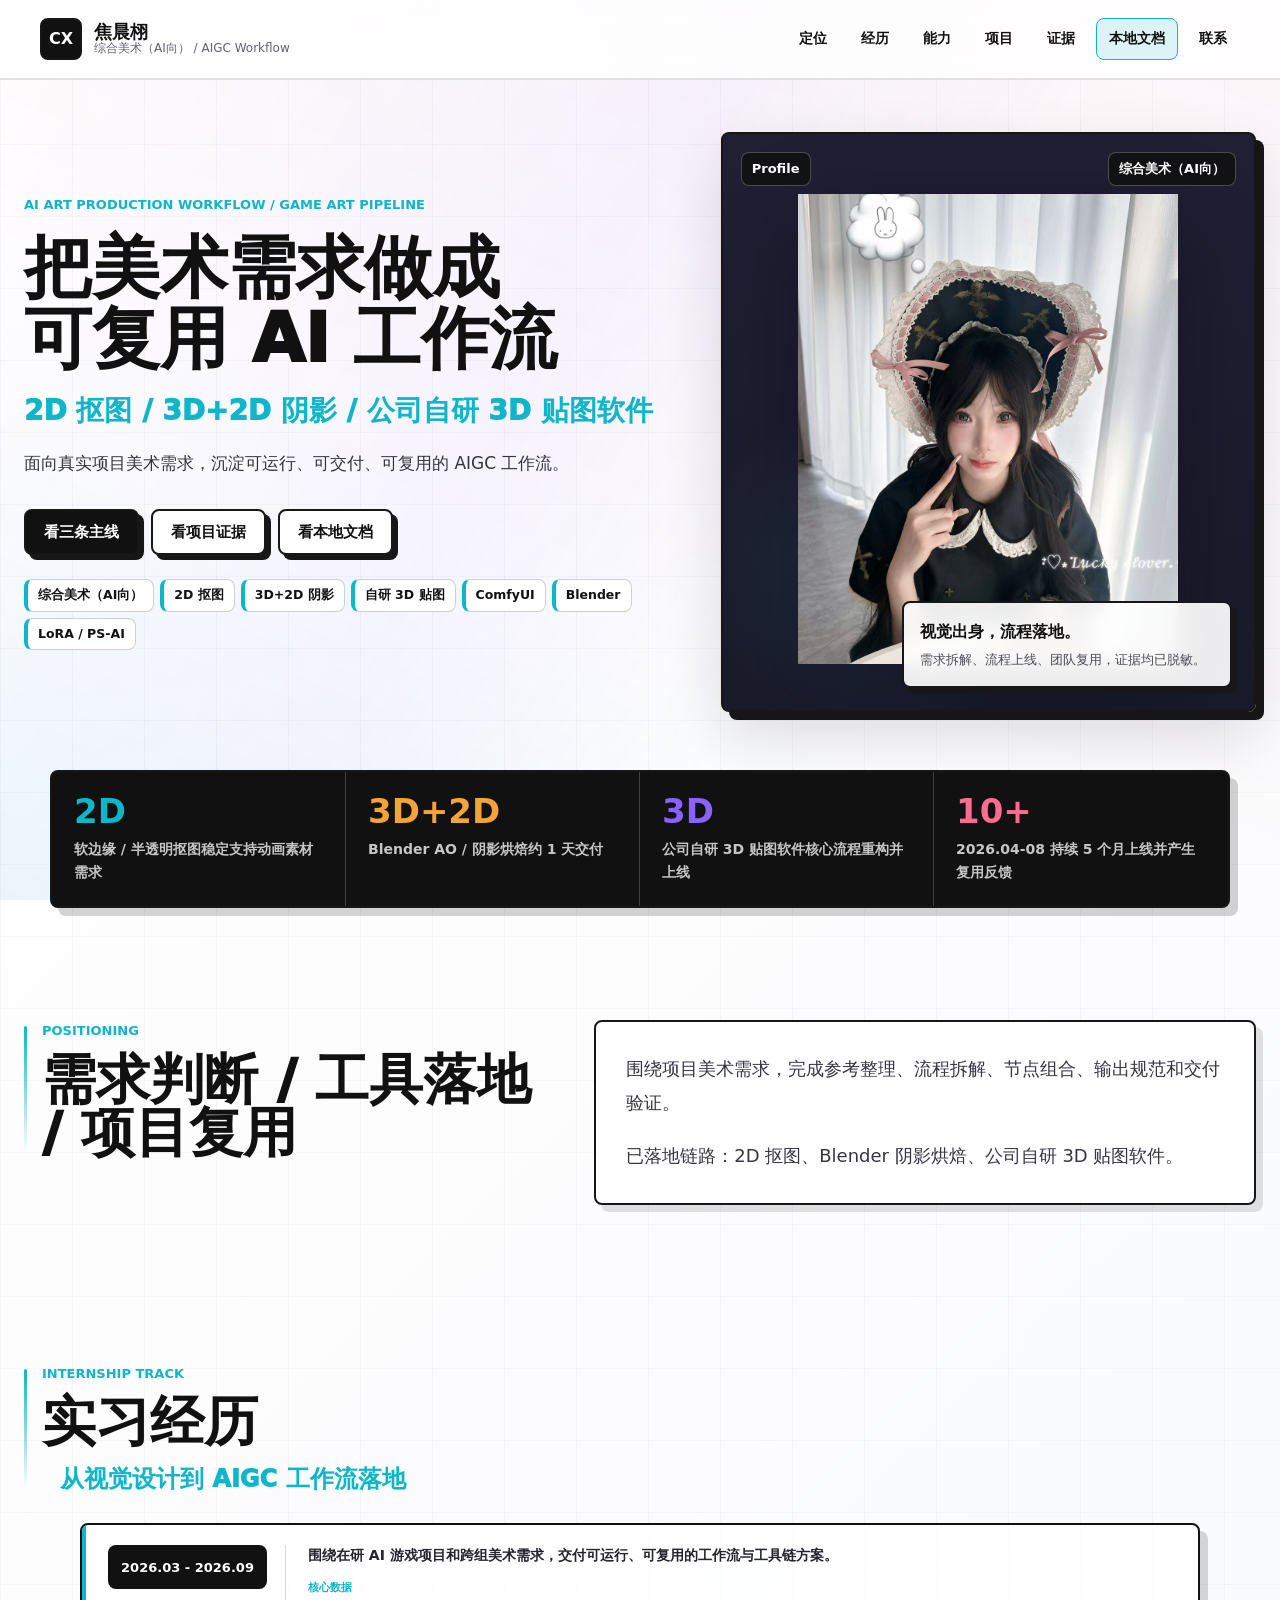
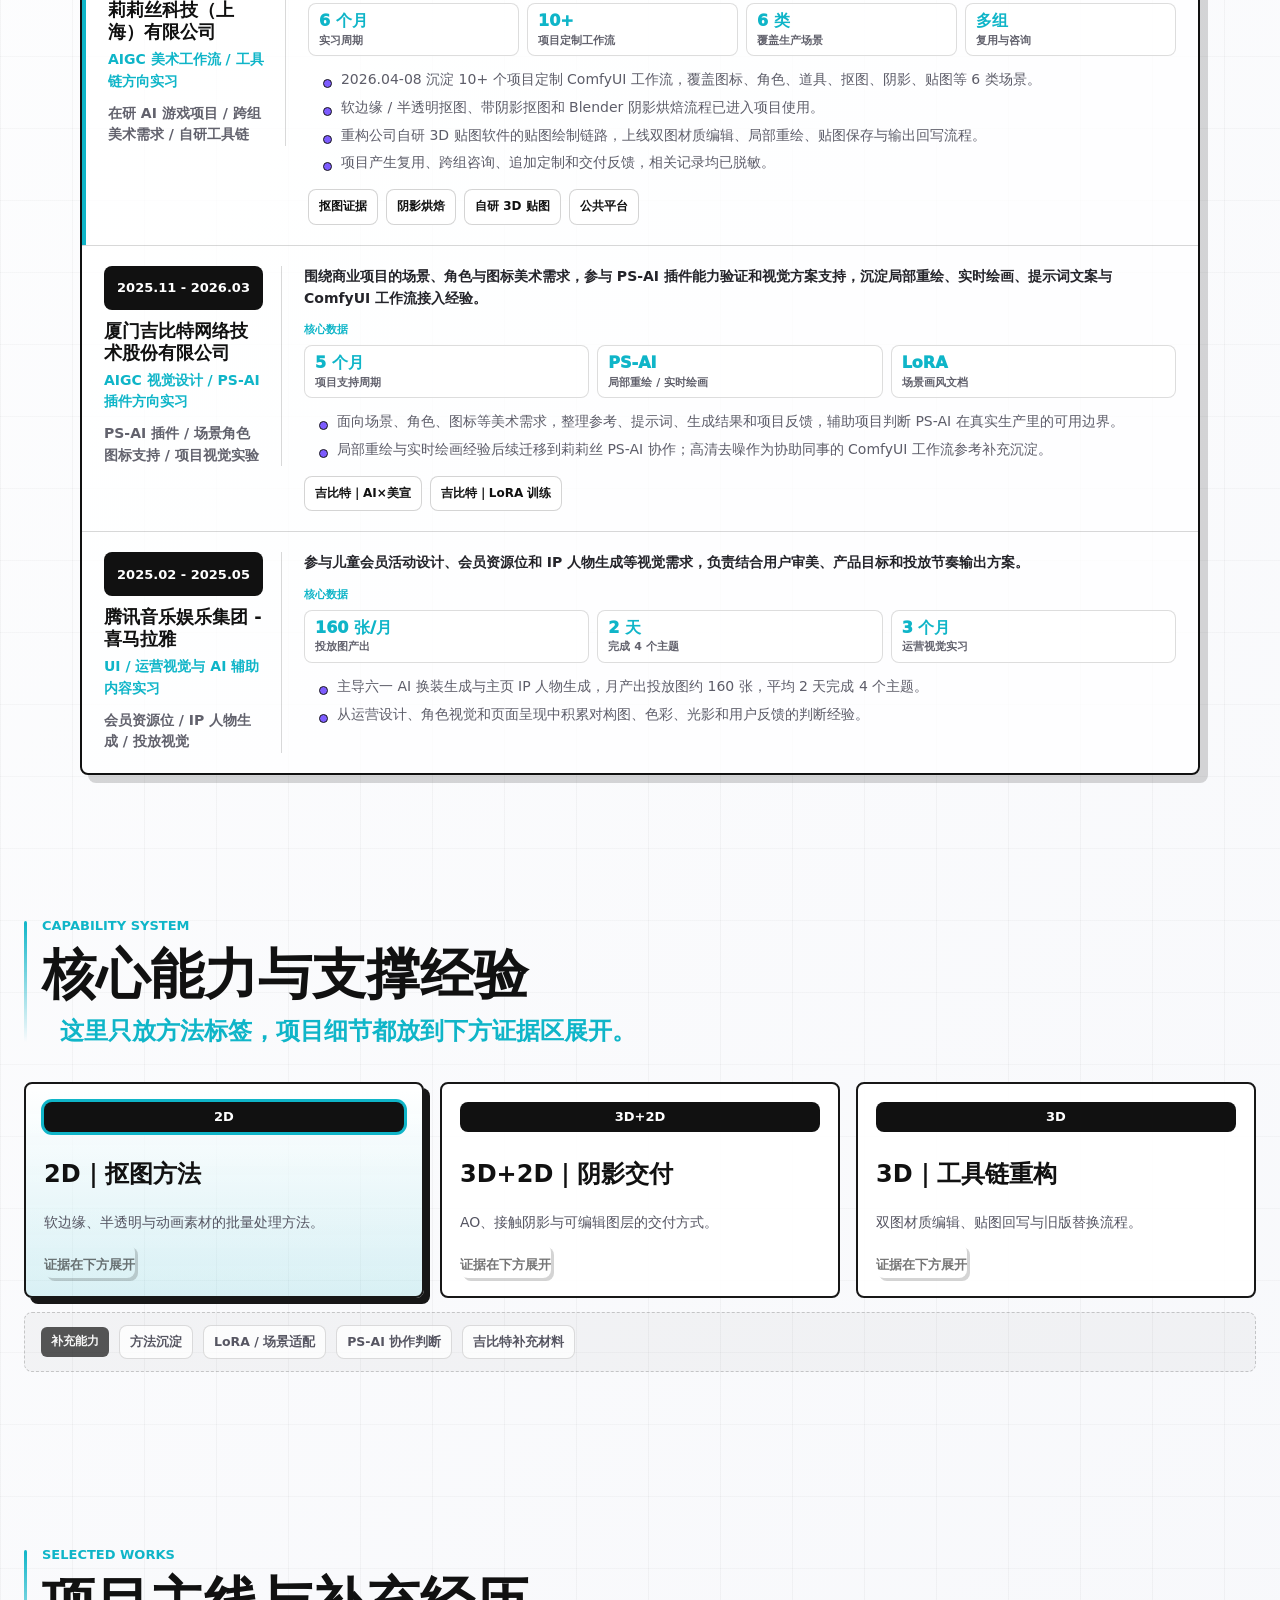
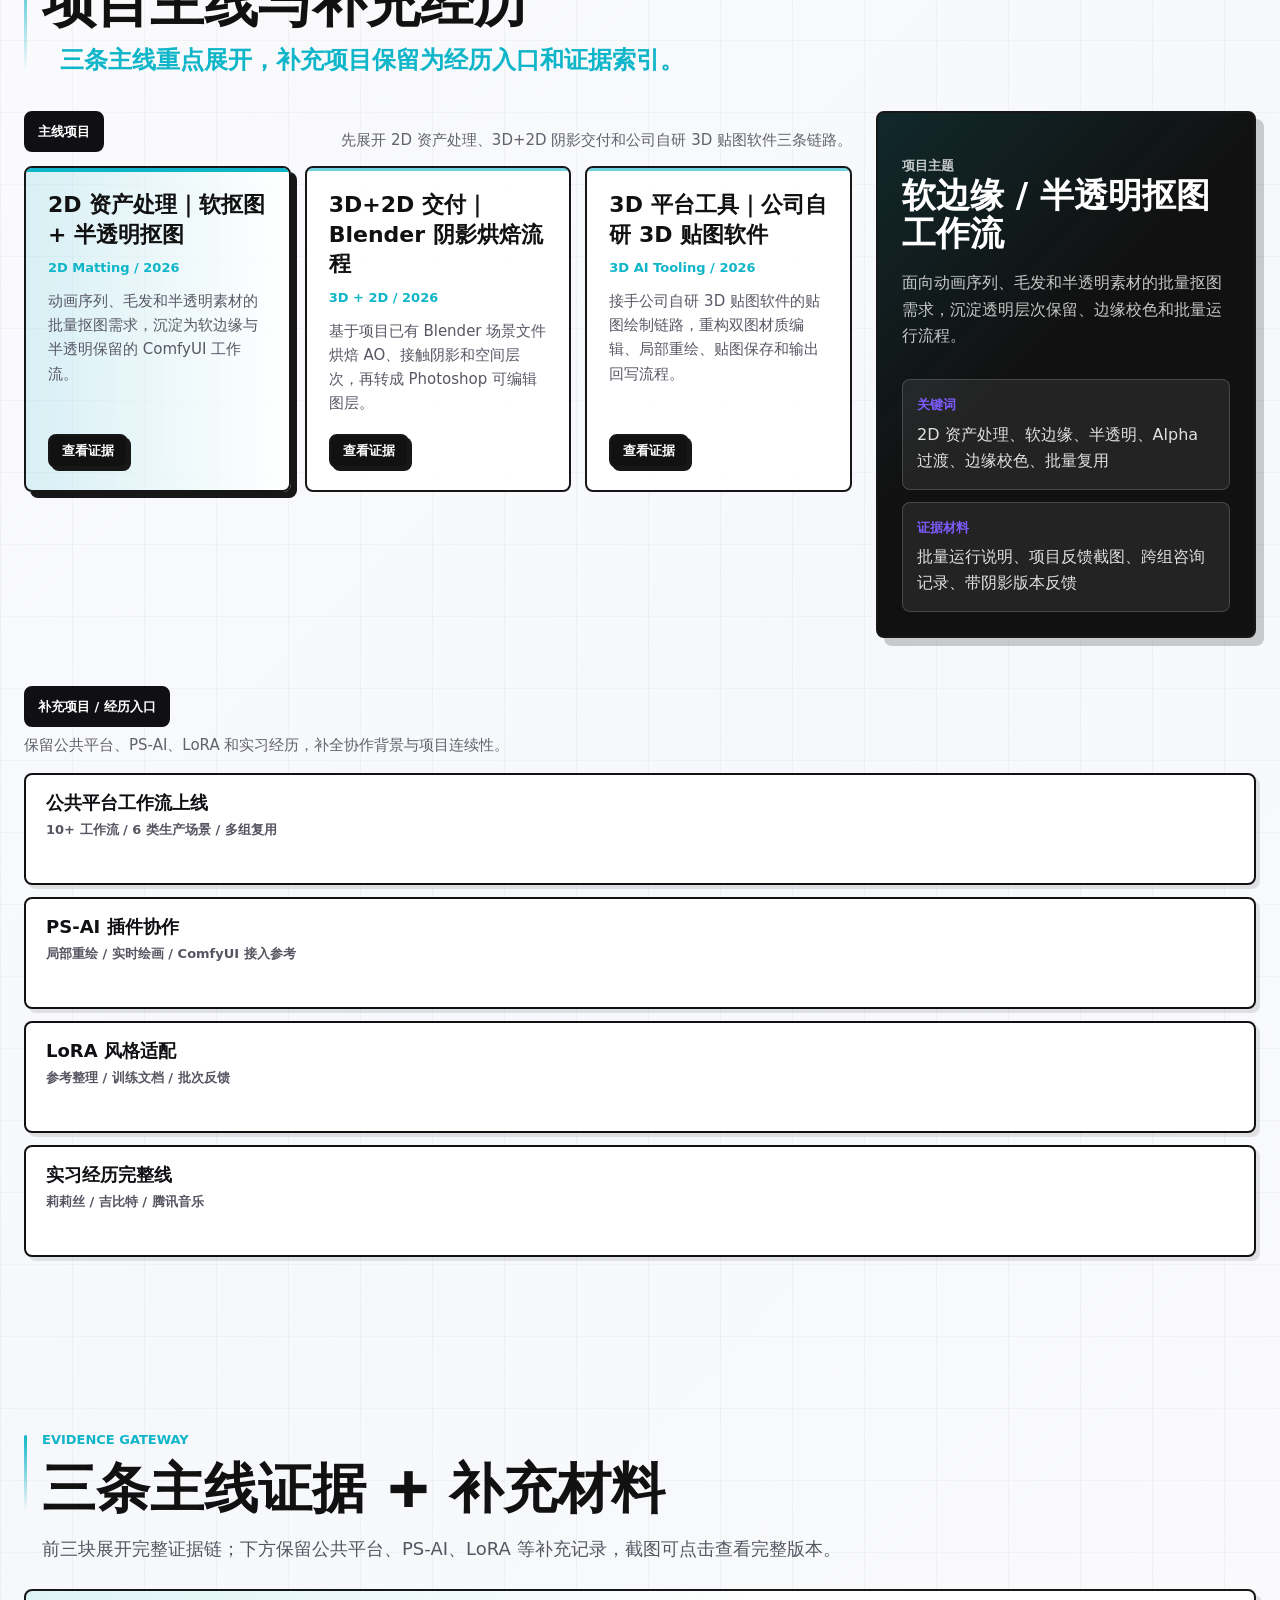
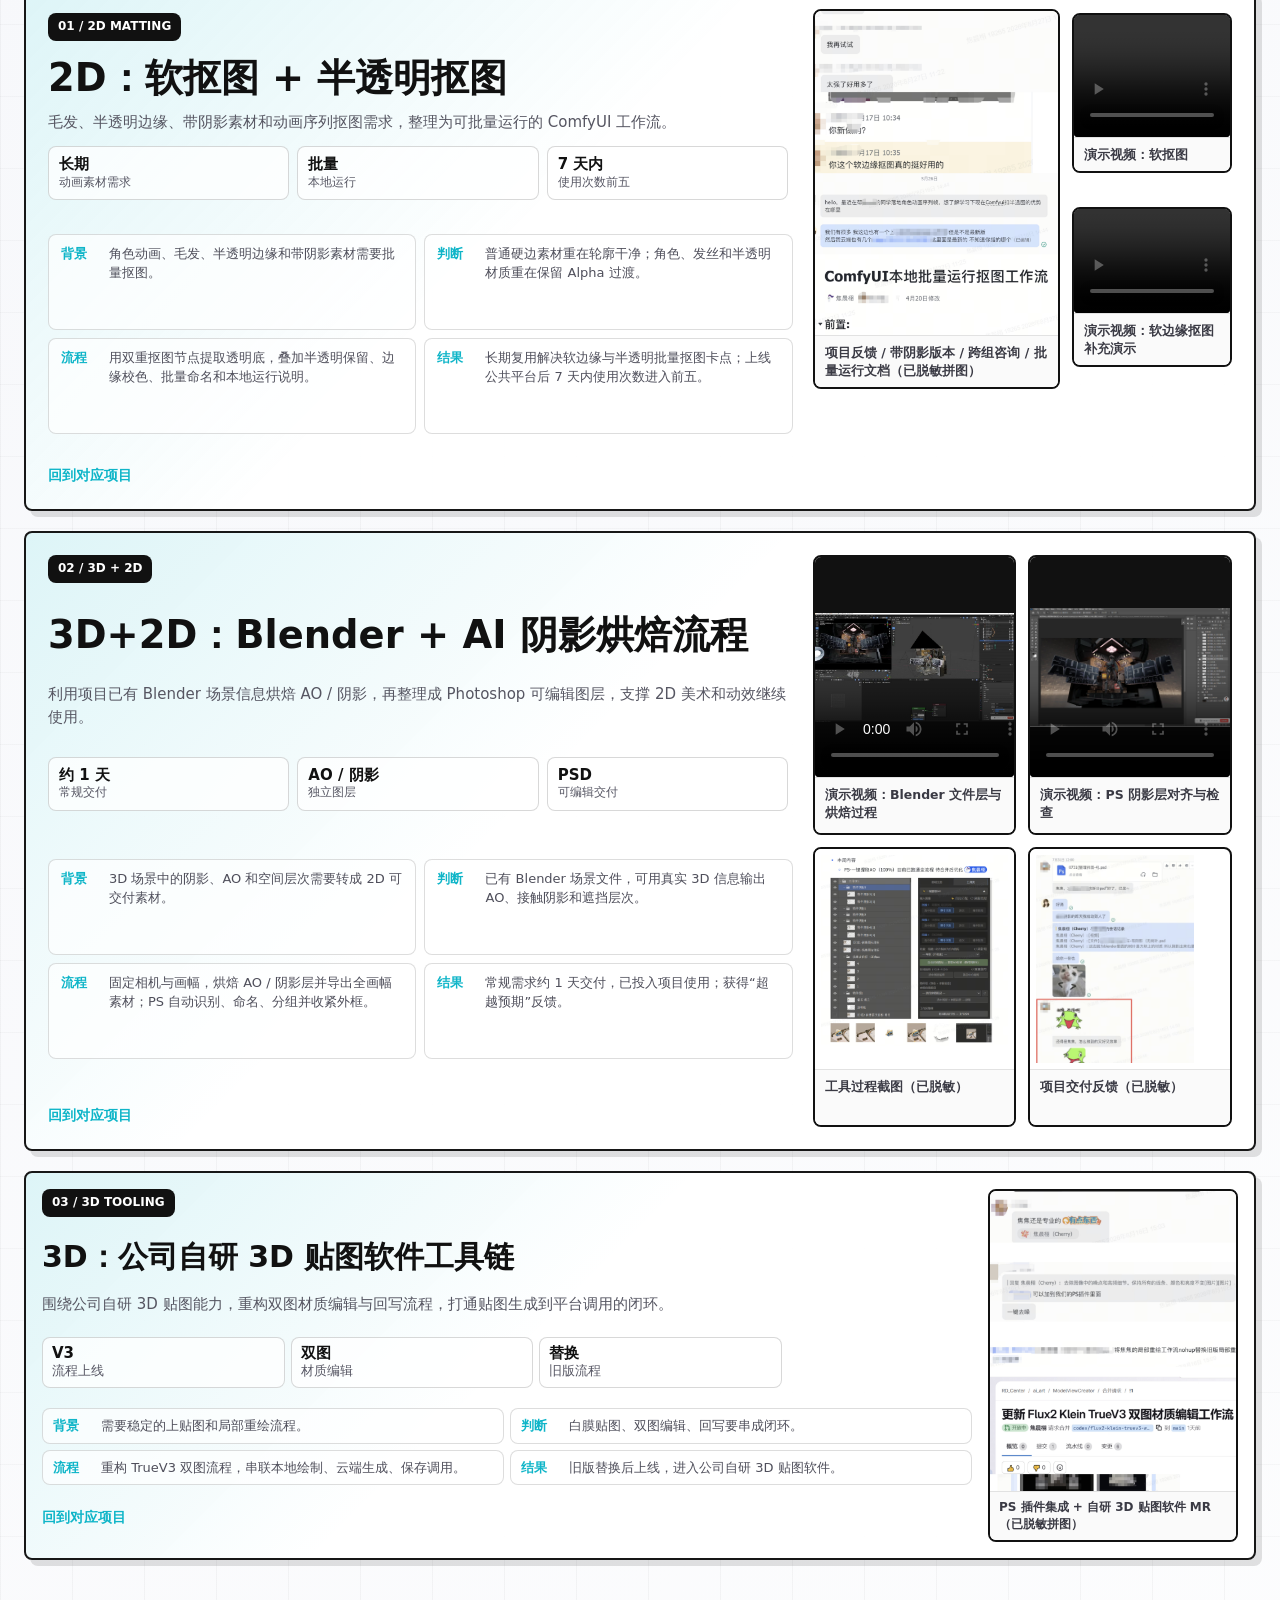
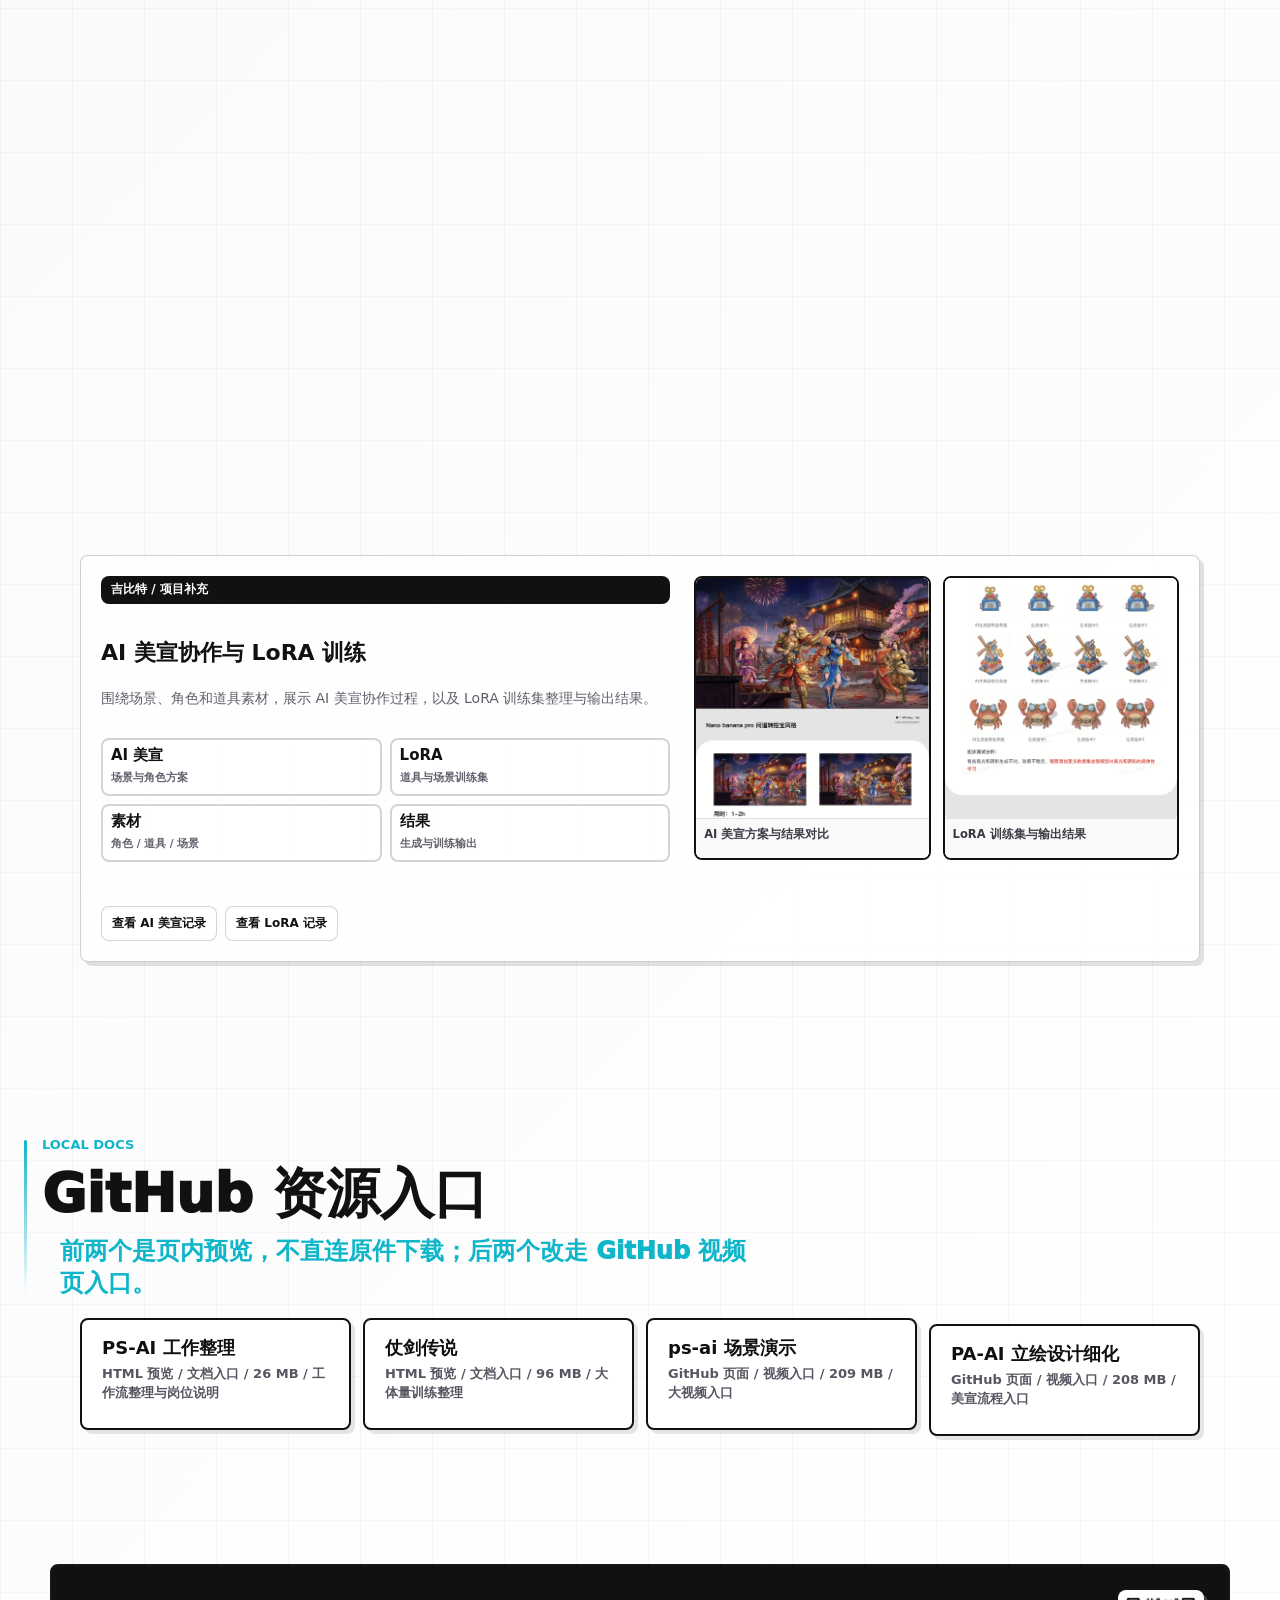
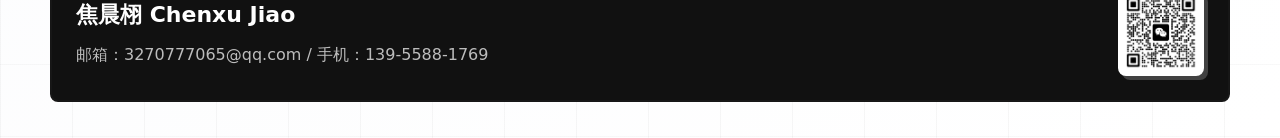
==== commit 9926baa5: "Align JBT evidence card with supporting materials" ====
--- a/index.html
+++ b/index.html
@@ -9,7 +9,7 @@
       content="焦晨栩的综合美术（AI向）作品集简历：聚焦软边缘/半透明抠图、Blender + AI 阴影烘焙、公司自研 3D 贴图软件工具链三条项目落地主线。"
     >
     <link rel="stylesheet" href="styles.css?v=20260906e">
-    <link rel="stylesheet" href="evidence-fix.css?v=20260909a">
+    <link rel="stylesheet" href="evidence-fix.css?v=20260909b">
     <script defer src="script.js?v=20260906d"></script>
   </head>
   <body data-theme="engine" class="no-js">
@@ -544,45 +544,40 @@
             </div>
           </article>
           <article class="evidence-card reveal" id="evidence-jbt">
-            <span class="evidence-meta">吉比特 / 补充材料</span>
-            <h3>吉比特：美宣协作 / LoRA 训练</h3>
-            <p>两页补充：美宣协作链路、LoRA 训练集思路和结果。</p>
-            <div class="case-data-row" aria-label="吉比特补充材料摘要">
-              <span><strong>美宣协作</strong>执行链路</span>
-              <span><strong>LoRA</strong>训练思路</span>
-              <span><strong>补充</strong>两页入口</span>
-            </div>
-            <dl class="evidence-points" aria-label="吉比特补充材料证据链">
-              <div>
-                <dt>背景</dt>
-                <dd>面试时作为补充说明。</dd>
-              </div>
-              <div>
-                <dt>判断</dt>
-                <dd>一页讲执行链路，一页讲训练思路和结果。</dd>
-              </div>
-              <div>
-                <dt>流程</dt>
-                <dd>拆成两个入口，方便现场讲清。</dd>
-              </div>
-              <div>
-                <dt>结果</dt>
-                <dd>作为主线外的能力补充。</dd>
-              </div>
-            </dl>
+            <span class="evidence-meta">吉比特 / 项目补充</span>
+            <h3>AI 美宣协作与 LoRA 训练</h3>
+            <p>围绕场景、角色和道具素材，展示 AI 美宣协作过程，以及 LoRA 训练集整理与输出结果。</p>
+            <div class="pipeline-data-strip" aria-label="吉比特项目内容">
+              <div>
+                <strong>AI 美宣</strong>
+                <span>场景与角色方案</span>
+              </div>
+              <div>
+                <strong>LoRA</strong>
+                <span>道具与场景训练集</span>
+              </div>
+              <div>
+                <strong>素材</strong>
+                <span>角色 / 道具 / 场景</span>
+              </div>
+              <div>
+                <strong>结果</strong>
+                <span>生成与训练输出</span>
+              </div>
+            </div>
             <div class="evidence-media-grid jbt-preview-grid">
               <figure class="evidence-shot jbt-preview-shot jbt-preview-top evidence-image-tall">
                 <img src="assets/jbt-external.jpg" alt="吉比特内容总览，上半段展示美宣协作部分">
-                <figcaption>美宣协作</figcaption>
+                <figcaption>AI 美宣方案与结果对比</figcaption>
               </figure>
               <figure class="evidence-shot jbt-preview-shot jbt-preview-bottom evidence-image-tall">
                 <img src="assets/jbt-external.jpg" alt="吉比特内容总览，下半段展示 LoRA 训练思路和结果部分">
-                <figcaption>LoRA 训练</figcaption>
+                <figcaption>LoRA 训练集与输出结果</figcaption>
               </figure>
             </div>
             <div class="experience-links">
-              <a href="assets/local-docs/jbt-ai-art.html">美宣协作</a>
-              <a href="assets/local-docs/jbt-lora-training.html">LoRA 训练</a>
+              <a href="assets/local-docs/jbt-ai-art.html">查看 AI 美宣记录</a>
+              <a href="assets/local-docs/jbt-lora-training.html">查看 LoRA 记录</a>
             </div>
           </article>
         </div>
--- a/evidence-fix.css
+++ b/evidence-fix.css
@@ -185,9 +185,50 @@
     margin-top: 0 !important;
   }
 
-  html body #evidence-jbt .jbt-preview-grid {
+  /* Keep JBT in the same evidence-card grammar as the public-platform card:
+     factual summary and data strip on the left, proof images on the right. */
+  html body #evidence-jbt.evidence-card {
+    padding: 20px !important;
+    grid-template-columns: minmax(0, 1.08fr) minmax(360px, 0.92fr) !important;
+    column-gap: 24px !important;
+  }
+
+  html body #evidence-jbt > .evidence-meta,
+  html body #evidence-jbt > h3,
+  html body #evidence-jbt > p,
+  html body #evidence-jbt > .pipeline-data-strip,
+  html body #evidence-jbt > .experience-links {
+    grid-column: 1 !important;
+  }
+
+  html body #evidence-jbt > .pipeline-data-strip {
+    grid-template-columns: repeat(2, minmax(0, 1fr)) !important;
+    gap: 8px !important;
+    margin: 16px 0 2px !important;
+  }
+
+  html body #evidence-jbt > .pipeline-data-strip div {
+    min-height: 58px !important;
+    padding: 8px !important;
+  }
+
+  html body #evidence-jbt > .pipeline-data-strip strong {
+    font-size: 15px !important;
+  }
+
+  html body #evidence-jbt > .pipeline-data-strip span {
+    font-size: 10.5px !important;
+    line-height: 1.3 !important;
+  }
+
+  html body #evidence-jbt > .evidence-media-grid {
+    grid-column: 2 !important;
+    grid-row: 1 / span 5 !important;
     grid-template-columns: repeat(2, minmax(0, 1fr)) !important;
     gap: 12px !important;
+    align-self: start !important;
+    align-content: start !important;
+    margin-top: 0 !important;
   }
 
   html body #evidence-jbt .jbt-preview-shot {
@@ -209,66 +250,8 @@
     object-position: bottom center !important;
   }
 
-  html body #evidence-jbt.evidence-card {
-    padding: 12px 14px !important;
-    grid-template-columns: minmax(0, 1.08fr) minmax(220px, 0.92fr) !important;
-    column-gap: 12px !important;
-  }
-
-  html body #evidence-jbt .evidence-meta {
-    margin-bottom: 2px !important;
-  }
-
-  html body #evidence-jbt h3 {
-    margin-top: 8px !important;
-    font-size: 18px !important;
-    line-height: 1.18 !important;
-  }
-
-  html body #evidence-jbt > p {
-    margin-top: 6px !important;
-    font-size: 13px !important;
-    line-height: 1.45 !important;
-  }
-
-  html body #evidence-jbt .case-data-row {
-    margin-top: 10px !important;
-    gap: 6px !important;
-  }
-
-  html body #evidence-jbt .case-data-row span {
-    min-height: 44px !important;
-    padding: 7px 9px !important;
-    font-size: 12.5px !important;
-  }
-
-  html body #evidence-jbt .evidence-points {
-    grid-template-columns: repeat(2, minmax(0, 1fr)) !important;
-    gap: 6px !important;
-    margin-top: 0 !important;
-  }
-
-  html body #evidence-jbt .evidence-points div {
-    min-height: 64px !important;
-    padding: 7px 9px !important;
-  }
-
-  html body #evidence-jbt .evidence-points dd {
-    line-height: 1.35 !important;
-  }
-
-  html body #evidence-jbt .evidence-media-grid {
-    grid-column: 2 !important;
-    grid-row: 1 / span 4 !important;
-    grid-template-columns: repeat(2, minmax(0, 1fr)) !important;
-    gap: 8px !important;
-    align-self: start !important;
-    align-content: start !important;
-  }
-
-  html body #evidence-jbt .jbt-preview-shot img {
-    height: 132px !important;
-    max-height: 132px !important;
+  html body #evidence-jbt > .experience-links {
+    margin-top: 12px !important;
   }
 
   /* 03 uses its own compact rhythm. Do not let the media column stretch
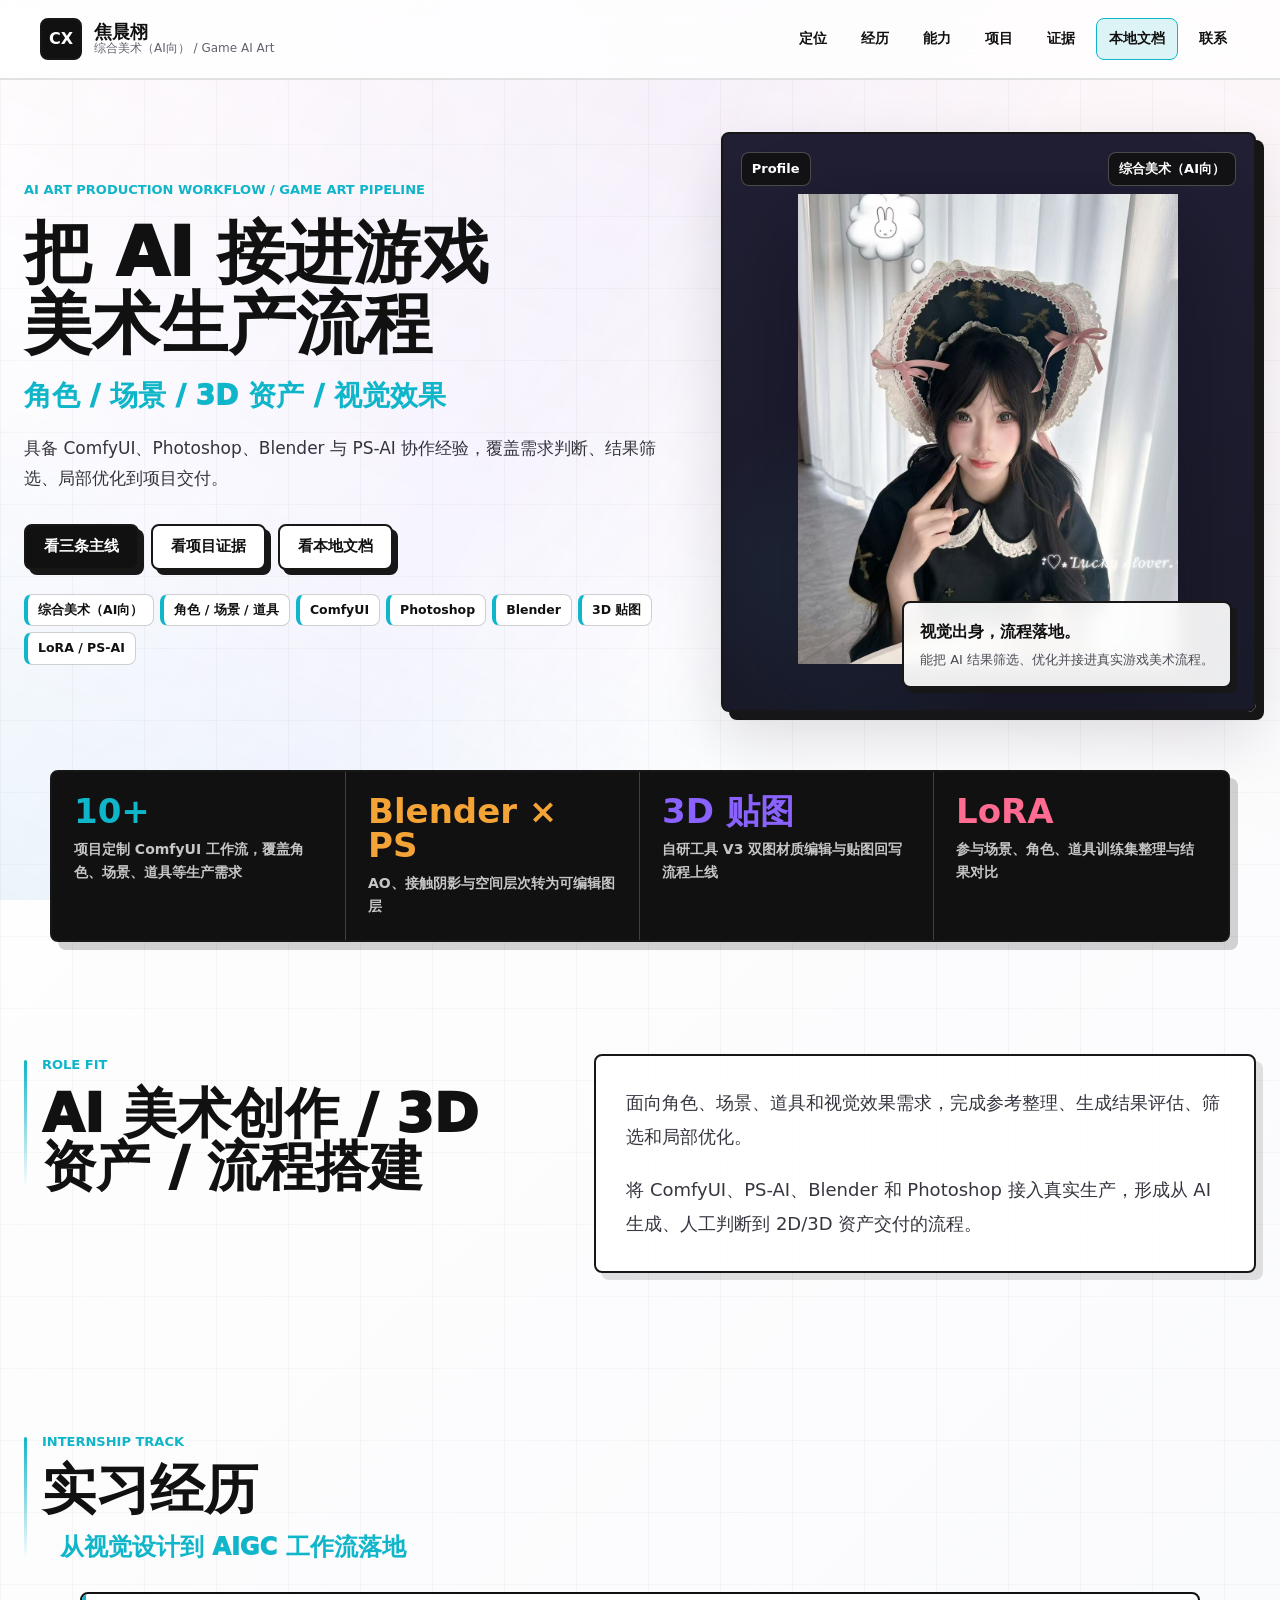
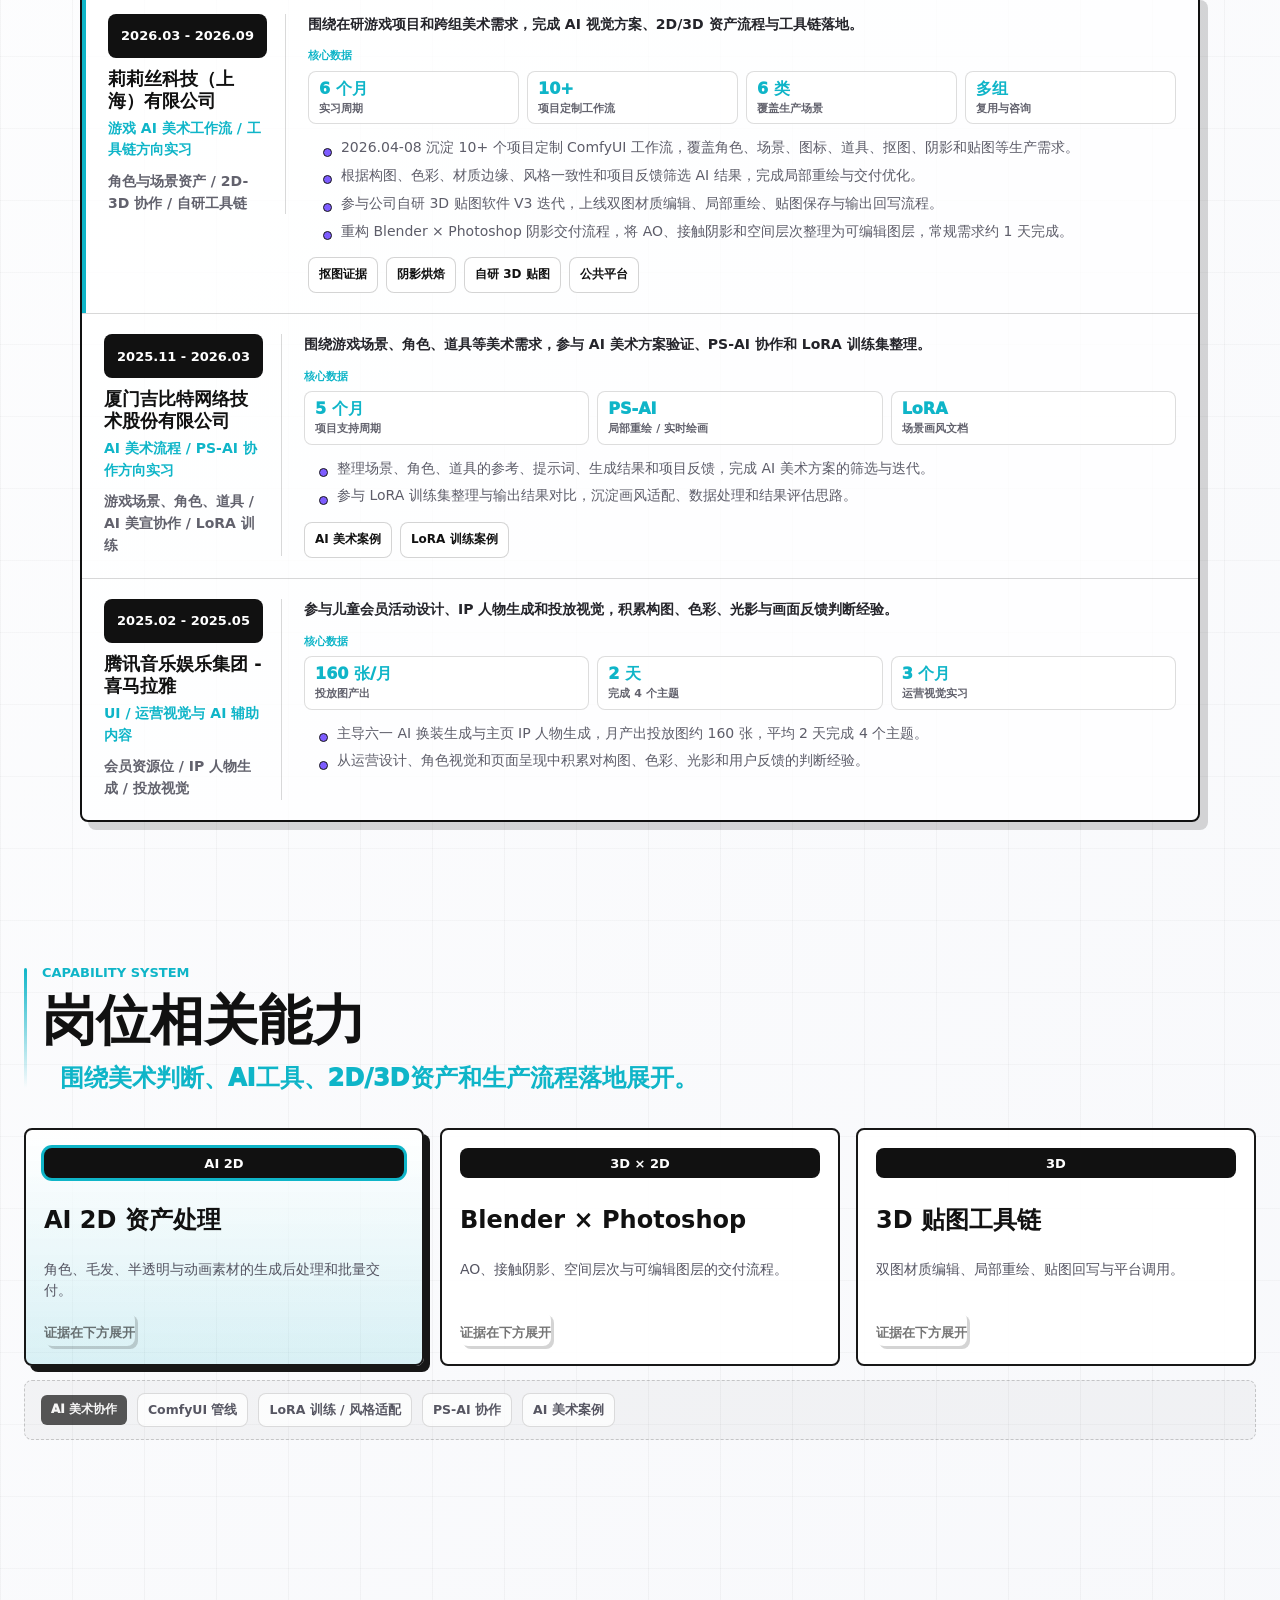
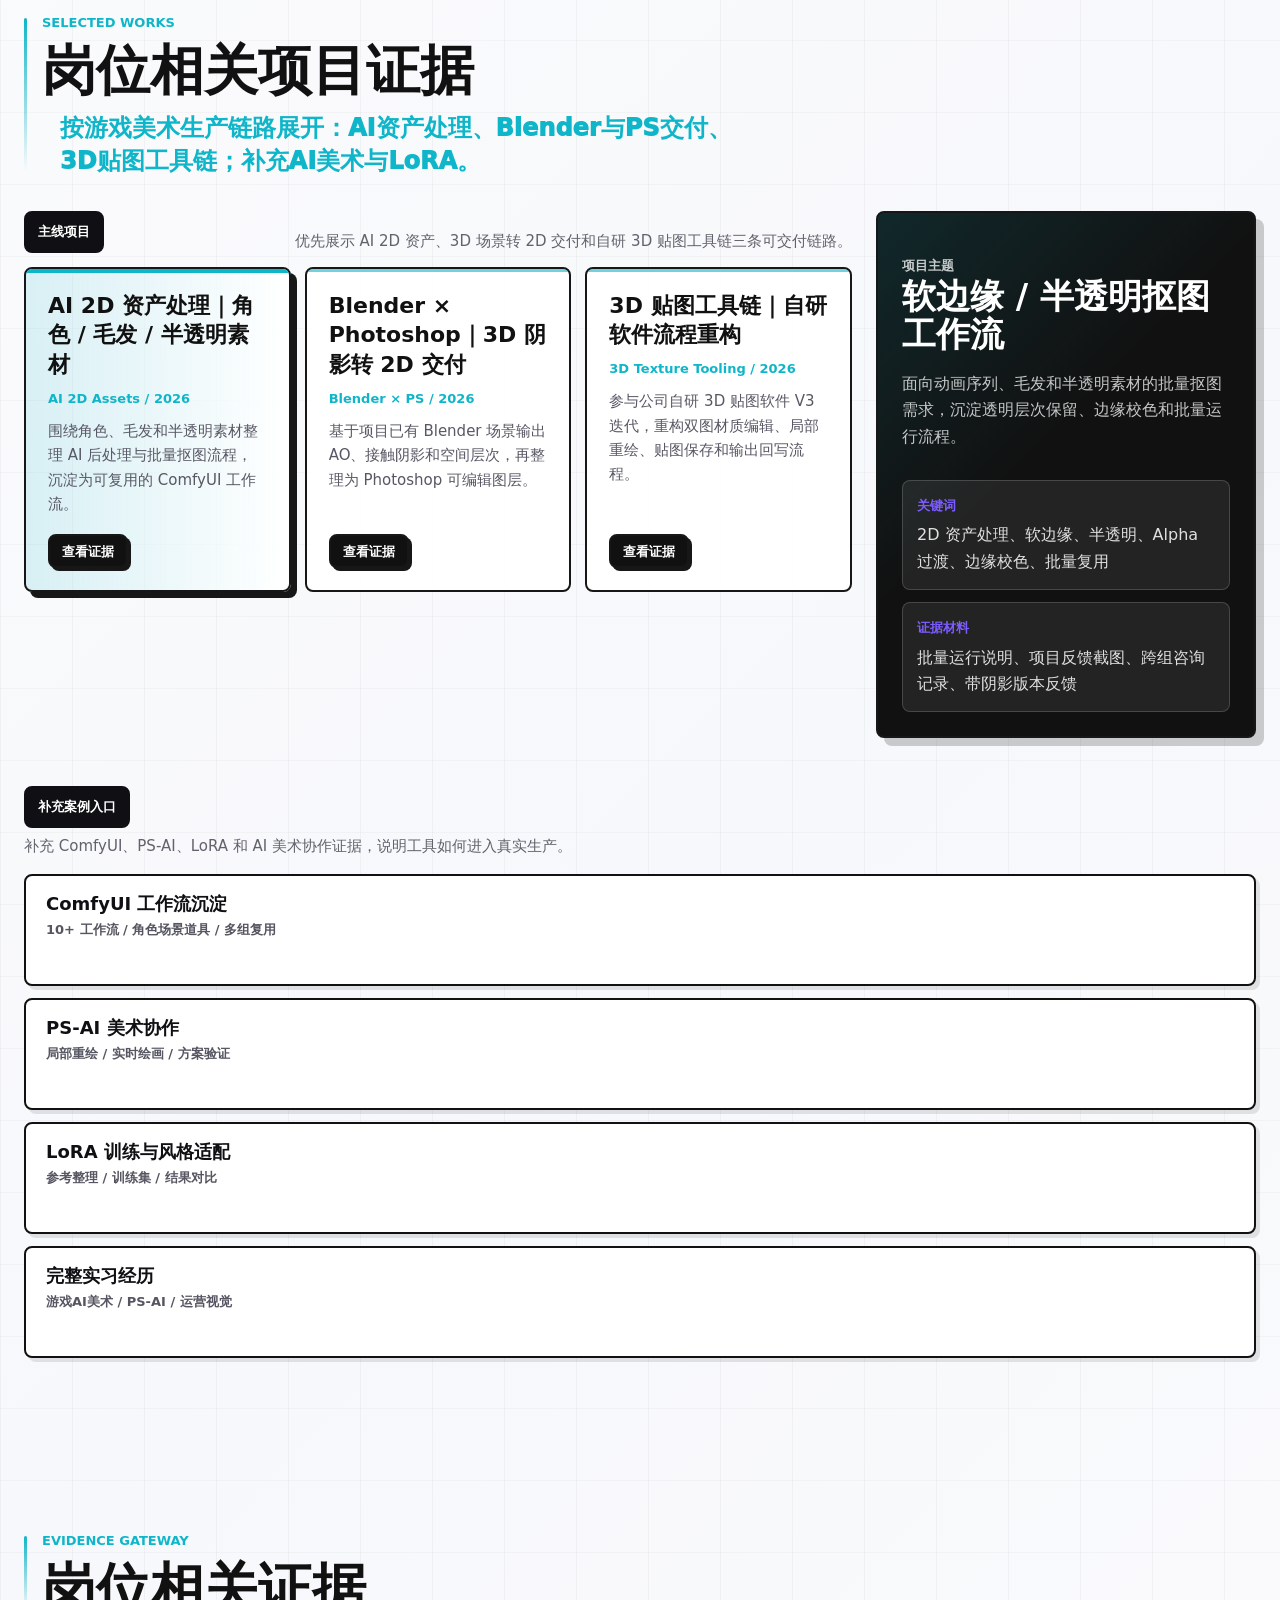
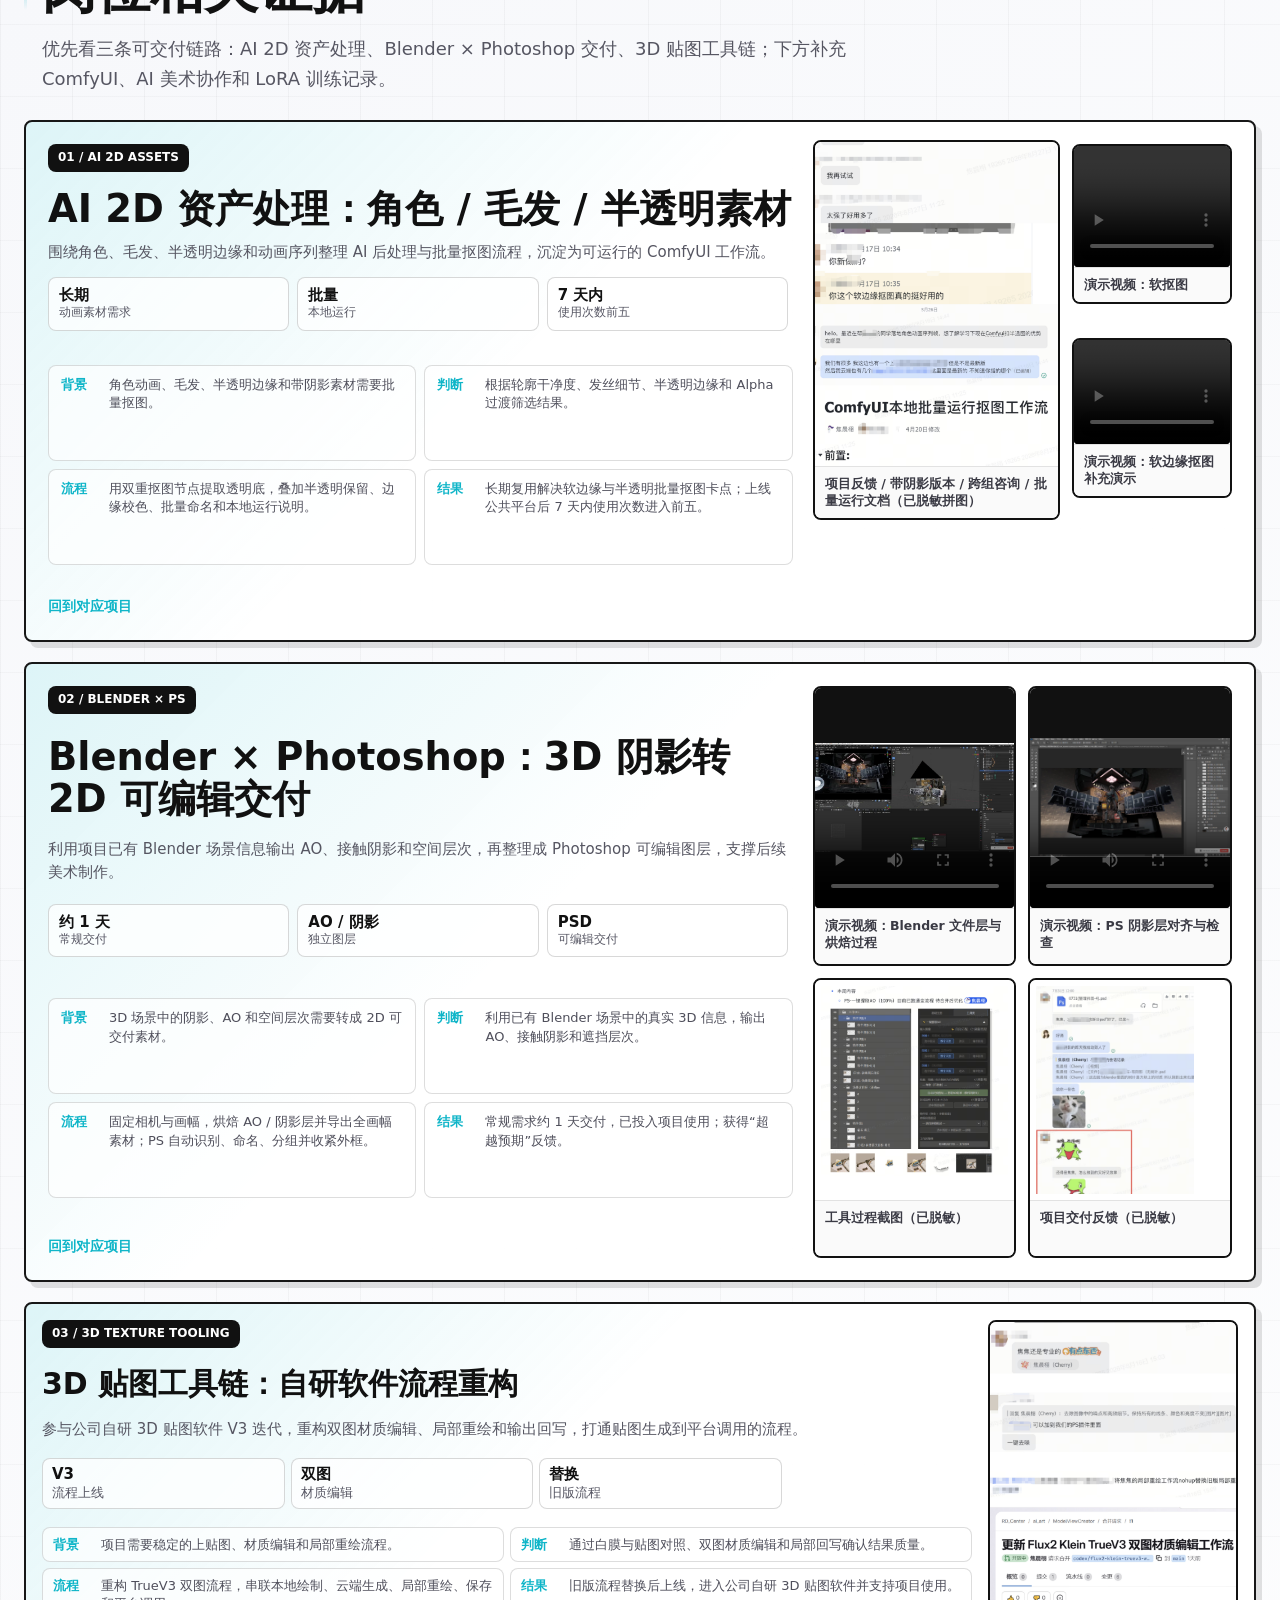
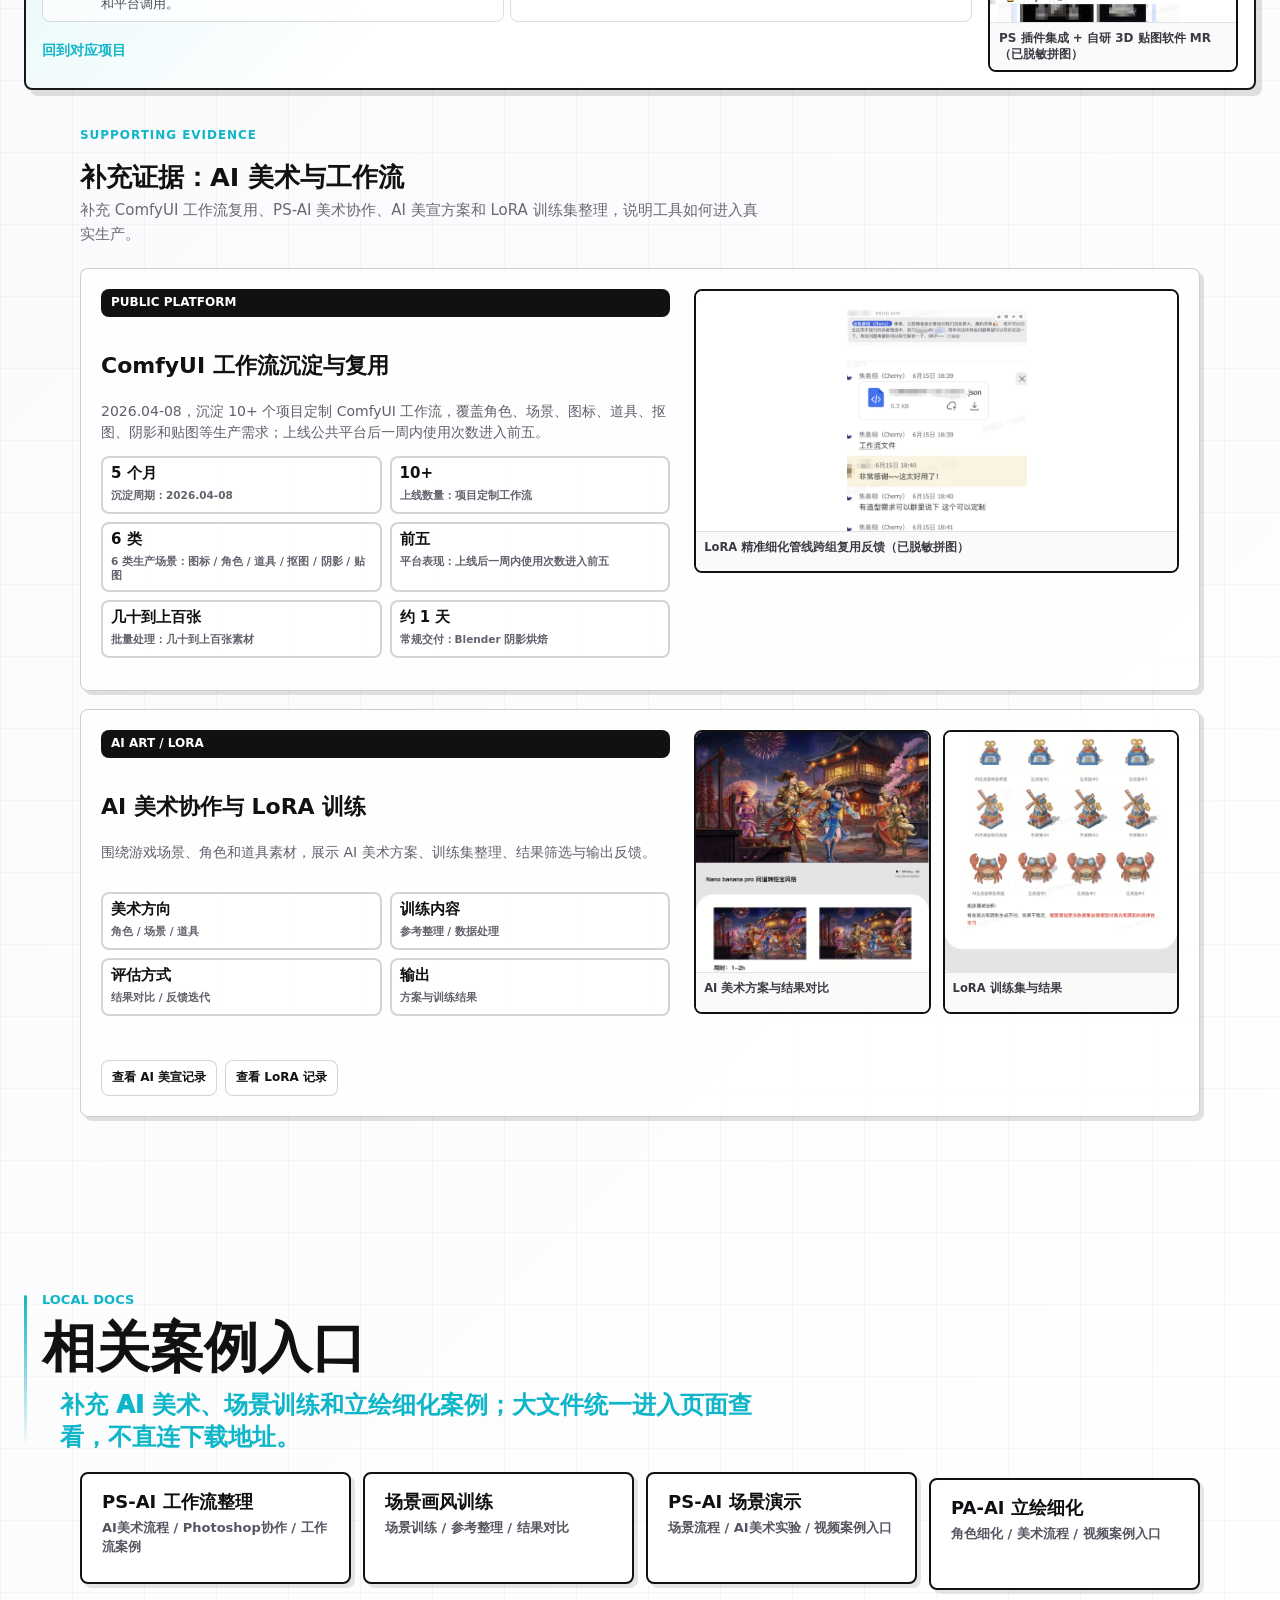
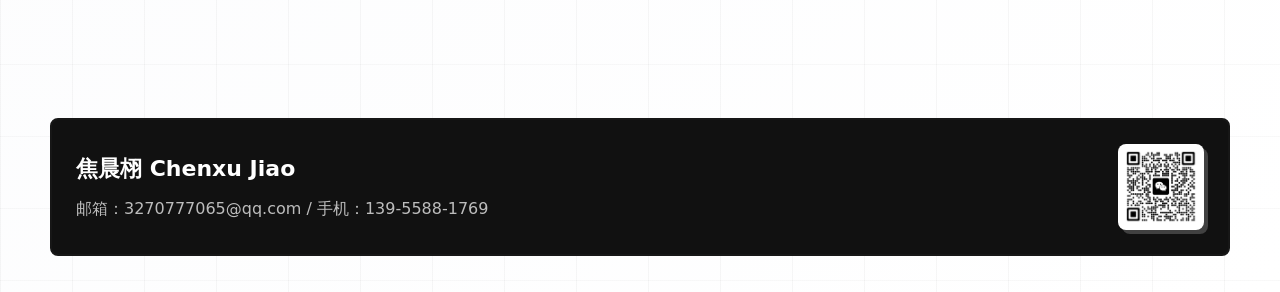
==== commit 730cb85f: "Align portfolio with game AI art JD" ====
--- a/index.html
+++ b/index.html
@@ -6,11 +6,12 @@
     <title>焦晨栩 | 综合美术（AI向）作品集简历</title>
     <meta
       name="description"
-      content="焦晨栩的综合美术（AI向）作品集简历：聚焦软边缘/半透明抠图、Blender + AI 阴影烘焙、公司自研 3D 贴图软件工具链三条项目落地主线。"
+      content="焦晨栩的综合美术（AI向）作品集：聚焦游戏AI美术、角色与场景资产、ComfyUI工作流、Blender与Photoshop联动、3D贴图工具链和LoRA训练。"
     >
+    <link rel="icon" href="data:,">
     <link rel="stylesheet" href="styles.css?v=20260906e">
     <link rel="stylesheet" href="evidence-fix.css?v=20260909b">
-    <script defer src="script.js?v=20260906d"></script>
+    <script defer src="script.js?v=20260909a"></script>
   </head>
   <body data-theme="engine" class="no-js">
     <script>document.body.classList.remove('no-js');</script>
@@ -21,7 +22,7 @@
         <span class="brand-mark">CX</span>
         <span>
           <strong>焦晨栩</strong>
-          <small>综合美术（AI向） / AIGC Workflow</small>
+          <small>综合美术（AI向） / Game AI Art</small>
         </span>
       </a>
       <nav class="nav-links" aria-label="页面导航">
@@ -40,12 +41,12 @@
         <div class="hero-copy reveal">
           <p class="eyebrow">AI Art Production Workflow / Game Art Pipeline</p>
           <h1 id="hero-title">
-            <span>把美术需求做成</span>
-            <span>可复用 AI 工作流</span>
+            <span>把 AI 接进游戏</span>
+            <span>美术生产流程</span>
           </h1>
-          <p class="hero-subtitle">2D 抠图 / 3D+2D 阴影 / 公司自研 3D 贴图软件</p>
+          <p class="hero-subtitle">角色 / 场景 / 3D 资产 / 视觉效果</p>
           <p class="hero-lead">
-            面向真实项目美术需求，沉淀可运行、可交付、可复用的 AIGC 工作流。
+            具备 ComfyUI、Photoshop、Blender 与 PS-AI 协作经验，覆盖需求判断、结果筛选、局部优化到项目交付。
           </p>
           <div class="hero-actions" aria-label="快速入口">
             <a class="button primary" href="#projects">看三条主线</a>
@@ -54,11 +55,11 @@
           </div>
           <ul class="keyword-row" aria-label="能力关键词">
             <li>综合美术（AI向）</li>
-            <li>2D 抠图</li>
-            <li>3D+2D 阴影</li>
-            <li>自研 3D 贴图</li>
+            <li>角色 / 场景 / 道具</li>
             <li>ComfyUI</li>
+            <li>Photoshop</li>
             <li>Blender</li>
+            <li>3D 贴图</li>
             <li>LoRA / PS-AI</li>
           </ul>
         </div>
@@ -73,41 +74,41 @@
           </figure>
           <div class="stage-note">
             <strong>视觉出身，流程落地。</strong>
-            <span>需求拆解、流程上线、团队复用，证据均已脱敏。</span>
+            <span>能把 AI 结果筛选、优化并接进真实游戏美术流程。</span>
           </div>
         </div>
       </section>
 
       <section class="metrics reveal" aria-label="关键数据">
         <article>
-          <strong>2D</strong>
-          <span>软边缘 / 半透明抠图稳定支持动画素材需求</span>
+          <strong>10+</strong>
+          <span>项目定制 ComfyUI 工作流，覆盖角色、场景、道具等生产需求</span>
         </article>
         <article>
-          <strong>3D+2D</strong>
-          <span>Blender AO / 阴影烘焙约 1 天交付</span>
+          <strong>Blender × PS</strong>
+          <span>AO、接触阴影与空间层次转为可编辑图层</span>
         </article>
         <article>
-          <strong>3D</strong>
-          <span>公司自研 3D 贴图软件核心流程重构并上线</span>
+          <strong>3D 贴图</strong>
+          <span>自研工具 V3 双图材质编辑与贴图回写流程上线</span>
         </article>
         <article>
-          <strong>10+</strong>
-          <span>2026.04-08 持续 5 个月上线并产生复用反馈</span>
+          <strong>LoRA</strong>
+          <span>参与场景、角色、道具训练集整理与结果对比</span>
         </article>
       </section>
 
       <section class="section split" id="positioning" aria-labelledby="positioning-title">
         <div class="section-heading reveal">
-          <p class="eyebrow">Positioning</p>
-          <h2 id="positioning-title">需求判断 / 工具落地 / 项目复用</h2>
+          <p class="eyebrow">Role Fit</p>
+          <h2 id="positioning-title">AI 美术创作 / 3D 资产 / 流程搭建</h2>
         </div>
         <div class="text-panel reveal">
           <p>
-            围绕项目美术需求，完成参考整理、流程拆解、节点组合、输出规范和交付验证。
+            面向角色、场景、道具和视觉效果需求，完成参考整理、生成结果评估、筛选和局部优化。
           </p>
           <p>
-            已落地链路：2D 抠图、Blender 阴影烘焙、公司自研 3D 贴图软件。
+            将 ComfyUI、PS-AI、Blender 和 Photoshop 接入真实生产，形成从 AI 生成、人工判断到 2D/3D 资产交付的流程。
           </p>
         </div>
       </section>
@@ -125,12 +126,12 @@
               <span class="experience-period">2026.03 - 2026.09</span>
               <div class="experience-company">
                 <strong>莉莉丝科技（上海）有限公司</strong>
-                <span>AIGC 美术工作流 / 工具链方向实习</span>
-              </div>
-              <p>在研 AI 游戏项目 / 跨组美术需求 / 自研工具链</p>
+                <span>游戏 AI 美术工作流 / 工具链方向实习</span>
+              </div>
+              <p>角色与场景资产 / 2D-3D 协作 / 自研工具链</p>
             </div>
             <div class="experience-body">
-              <p>围绕在研 AI 游戏项目和跨组美术需求，交付可运行、可复用的工作流与工具链方案。</p>
+              <p>围绕在研游戏项目和跨组美术需求，完成 AI 视觉方案、2D/3D 资产流程与工具链落地。</p>
               <div class="experience-data-grid" aria-label="核心数据">
                 <span class="experience-data-label">核心数据</span>
                 <div>
@@ -151,10 +152,10 @@
                 </div>
               </div>
               <ul>
-                <li>2026.04-08 沉淀 10+ 个项目定制 ComfyUI 工作流，覆盖图标、角色、道具、抠图、阴影、贴图等 6 类场景。</li>
-                <li>软边缘 / 半透明抠图、带阴影抠图和 Blender 阴影烘焙流程已进入项目使用。</li>
-                <li>重构公司自研 3D 贴图软件的贴图绘制链路，上线双图材质编辑、局部重绘、贴图保存与输出回写流程。</li>
-                <li>项目产生复用、跨组咨询、追加定制和交付反馈，相关记录均已脱敏。</li>
+                <li>2026.04-08 沉淀 10+ 个项目定制 ComfyUI 工作流，覆盖角色、场景、图标、道具、抠图、阴影和贴图等生产需求。</li>
+                <li>根据构图、色彩、材质边缘、风格一致性和项目反馈筛选 AI 结果，完成局部重绘与交付优化。</li>
+                <li>参与公司自研 3D 贴图软件 V3 迭代，上线双图材质编辑、局部重绘、贴图保存与输出回写流程。</li>
+                <li>重构 Blender × Photoshop 阴影交付流程，将 AO、接触阴影和空间层次整理为可编辑图层，常规需求约 1 天完成。</li>
               </ul>
               <div class="experience-links">
                 <a href="#evidence-matting">抠图证据</a>
@@ -170,12 +171,12 @@
               <span class="experience-period">2025.11 - 2026.03</span>
               <div class="experience-company">
                 <strong>厦门吉比特网络技术股份有限公司</strong>
-                <span>AIGC 视觉设计 / PS-AI 插件方向实习</span>
-              </div>
-              <p>PS-AI 插件 / 场景角色图标支持 / 项目视觉实验</p>
+                <span>AI 美术流程 / PS-AI 协作方向实习</span>
+              </div>
+              <p>游戏场景、角色、道具 / AI 美宣协作 / LoRA 训练</p>
             </div>
             <div class="experience-body">
-              <p>围绕商业项目的场景、角色与图标美术需求，参与 PS-AI 插件能力验证和视觉方案支持，沉淀局部重绘、实时绘画、提示词文案与 ComfyUI 工作流接入经验。</p>
+              <p>围绕游戏场景、角色、道具等美术需求，参与 AI 美术方案验证、PS-AI 协作和 LoRA 训练集整理。</p>
               <div class="experience-data-grid compact" aria-label="核心数据">
                 <span class="experience-data-label">核心数据</span>
                 <div>
@@ -192,12 +193,12 @@
                 </div>
               </div>
               <ul>
-                <li>面向场景、角色、图标等美术需求，整理参考、提示词、生成结果和项目反馈，辅助项目判断 PS-AI 在真实生产里的可用边界。</li>
-                <li>局部重绘与实时绘画经验后续迁移到莉莉丝 PS-AI 协作；高清去噪作为协助同事的 ComfyUI 工作流参考补充沉淀。</li>
+                <li>整理场景、角色、道具的参考、提示词、生成结果和项目反馈，完成 AI 美术方案的筛选与迭代。</li>
+                <li>参与 LoRA 训练集整理与输出结果对比，沉淀画风适配、数据处理和结果评估思路。</li>
               </ul>
               <div class="experience-links">
-                <a href="assets/local-docs/jbt-ai-art.html">吉比特｜AI×美宣</a>
-                <a href="assets/local-docs/jbt-lora-training.html">吉比特｜LoRA 训练</a>
+                <a href="assets/local-docs/jbt-ai-art.html">AI 美术案例</a>
+                <a href="assets/local-docs/jbt-lora-training.html">LoRA 训练案例</a>
               </div>
             </div>
           </article>
@@ -207,12 +208,12 @@
               <span class="experience-period">2025.02 - 2025.05</span>
               <div class="experience-company">
                 <strong>腾讯音乐娱乐集团 - 喜马拉雅</strong>
-                <span>UI / 运营视觉与 AI 辅助内容实习</span>
+                <span>UI / 运营视觉与 AI 辅助内容</span>
               </div>
               <p>会员资源位 / IP 人物生成 / 投放视觉</p>
             </div>
             <div class="experience-body">
-              <p>参与儿童会员活动设计、会员资源位和 IP 人物生成等视觉需求，负责结合用户审美、产品目标和投放节奏输出方案。</p>
+              <p>参与儿童会员活动设计、IP 人物生成和投放视觉，积累构图、色彩、光影与画面反馈判断经验。</p>
               <div class="experience-data-grid compact" aria-label="核心数据">
                 <span class="experience-data-label">核心数据</span>
                 <div>
@@ -240,73 +241,73 @@
       <section class="section" id="skills" aria-labelledby="skills-title">
         <div class="section-heading reveal">
           <p class="eyebrow">Capability System</p>
-          <h2 id="skills-title">核心能力与支撑经验</h2>
-          <p class="section-subtitle">这里只放方法标签，项目细节都放到下方证据区展开。</p>
+          <h2 id="skills-title">岗位相关能力</h2>
+          <p class="section-subtitle">围绕美术判断、AI工具、2D/3D资产和生产流程落地展开。</p>
         </div>
         <div class="capability-grid primary-capability-grid">
           <article class="capability-card capability-card-main reveal is-active" data-theme-target="engine">
-            <span class="capability-index">2D</span>
-            <h3>2D｜抠图方法</h3>
-            <p>软边缘、半透明与动画素材的批量处理方法。</p>
+            <span class="capability-index">AI 2D</span>
+            <h3>AI 2D 资产处理</h3>
+            <p>角色、毛发、半透明与动画素材的生成后处理和批量交付。</p>
             <span class="card-jump-link card-jump-note">证据在下方展开</span>
           </article>
           <article class="capability-card capability-card-main reveal" data-theme-target="pbr">
-            <span class="capability-index">3D+2D</span>
-            <h3>3D+2D｜阴影交付</h3>
-            <p>AO、接触阴影与可编辑图层的交付方式。</p>
+            <span class="capability-index">3D × 2D</span>
+            <h3>Blender × Photoshop</h3>
+            <p>AO、接触阴影、空间层次与可编辑图层的交付流程。</p>
             <span class="card-jump-link card-jump-note">证据在下方展开</span>
           </article>
           <article class="capability-card capability-card-main reveal" data-theme-target="texture-platform">
             <span class="capability-index">3D</span>
-            <h3>3D｜工具链重构</h3>
-            <p>双图材质编辑、贴图回写与旧版替换流程。</p>
+            <h3>3D 贴图工具链</h3>
+            <p>双图材质编辑、局部重绘、贴图回写与平台调用。</p>
             <span class="card-jump-link card-jump-note">证据在下方展开</span>
           </article>
         </div>
         <div class="support-capabilities reveal" aria-label="补充能力">
-          <span>补充能力</span>
-          <a data-theme-target="pipeline" href="#evidence-pipeline">方法沉淀</a>
-          <a data-theme-target="asset" href="#evidence-lora">LoRA / 场景适配</a>
-          <a data-theme-target="tooling" href="#evidence-psai">PS-AI 协作判断</a>
-          <a data-theme-target="jbt" href="#evidence-jbt">吉比特补充材料</a>
+          <span>AI 美术协作</span>
+          <a data-theme-target="pipeline" href="#evidence-pipeline">ComfyUI 管线</a>
+          <a data-theme-target="asset" href="#evidence-jbt">LoRA 训练 / 风格适配</a>
+          <a data-theme-target="tooling" href="assets/local-docs/jbt-ai-art.html" target="_blank" rel="noreferrer">PS-AI 协作</a>
+          <a data-theme-target="jbt" href="#evidence-jbt">AI 美术案例</a>
         </div>
       </section>
 
       <section class="section project-section" id="projects" aria-labelledby="projects-title">
         <div class="section-heading reveal">
           <p class="eyebrow">Selected Works</p>
-          <h2 id="projects-title">项目主线与补充经历</h2>
-          <p class="section-subtitle">三条主线重点展开，补充项目保留为经历入口和证据索引。</p>
+          <h2 id="projects-title">岗位相关项目证据</h2>
+          <p class="section-subtitle">按游戏美术生产链路展开：AI资产处理、Blender与PS交付、3D贴图工具链；补充AI美术与LoRA。</p>
         </div>
         <div class="project-layout">
           <div class="primary-projects">
             <div class="project-group-label reveal">
               <span>主线项目</span>
-              <p>先展开 2D 资产处理、3D+2D 阴影交付和公司自研 3D 贴图软件三条链路。</p>
+              <p>优先展示 AI 2D 资产、3D 场景转 2D 交付和自研 3D 贴图工具链三条可交付链路。</p>
             </div>
             <div class="project-list" aria-label="主线项目列表">
             <article class="project-card reveal is-active" id="project-matting" data-theme-target="engine" data-evidence-target="#evidence-matting" tabindex="0">
               <div class="project-topline">
-                <strong>2D 资产处理｜软抠图 + 半透明抠图</strong>
-                <span>2D Matting / 2026</span>
-              </div>
-              <p>动画序列、毛发和半透明素材的批量抠图需求，沉淀为软边缘与半透明保留的 ComfyUI 工作流。</p>
+                <strong>AI 2D 资产处理｜角色 / 毛发 / 半透明素材</strong>
+                <span>AI 2D Assets / 2026</span>
+              </div>
+              <p>围绕角色、毛发和半透明素材整理 AI 后处理与批量抠图流程，沉淀为可复用的 ComfyUI 工作流。</p>
               <a class="project-evidence-link" href="#evidence-matting">查看证据</a>
             </article>
             <article class="project-card reveal" id="project-shadow" data-theme-target="pbr" data-evidence-target="#evidence-shadow" tabindex="0">
               <div class="project-topline">
-                <strong>3D+2D 交付｜Blender 阴影烘焙流程</strong>
-                <span>3D + 2D / 2026</span>
-              </div>
-              <p>基于项目已有 Blender 场景文件烘焙 AO、接触阴影和空间层次，再转成 Photoshop 可编辑图层。</p>
+                <strong>Blender × Photoshop｜3D 阴影转 2D 交付</strong>
+                <span>Blender × PS / 2026</span>
+              </div>
+              <p>基于项目已有 Blender 场景输出 AO、接触阴影和空间层次，再整理为 Photoshop 可编辑图层。</p>
               <a class="project-evidence-link" href="#evidence-shadow">查看证据</a>
             </article>
             <article class="project-card reveal" id="project-texture-platform" data-theme-target="texture-platform" data-evidence-target="#evidence-texture-platform" tabindex="0">
               <div class="project-topline">
-                <strong>3D 平台工具｜公司自研 3D 贴图软件</strong>
-                <span>3D AI Tooling / 2026</span>
-              </div>
-              <p>接手公司自研 3D 贴图软件的贴图绘制链路，重构双图材质编辑、局部重绘、贴图保存和输出回写流程。</p>
+                <strong>3D 贴图工具链｜自研软件流程重构</strong>
+                <span>3D Texture Tooling / 2026</span>
+              </div>
+              <p>参与公司自研 3D 贴图软件 V3 迭代，重构双图材质编辑、局部重绘、贴图保存和输出回写流程。</p>
               <a class="project-evidence-link" href="#evidence-texture-platform">查看证据</a>
             </article>
             </div>
@@ -331,24 +332,24 @@
           </aside>
           <div class="support-projects reveal" aria-label="补充项目与经历入口">
             <div class="support-projects-heading">
-              <span>补充项目 / 经历入口</span>
-              <p>保留公共平台、PS-AI、LoRA 和实习经历，补全协作背景与项目连续性。</p>
+              <span>补充案例入口</span>
+              <p>补充 ComfyUI、PS-AI、LoRA 和 AI 美术协作证据，说明工具如何进入真实生产。</p>
             </div>
             <a data-theme-target="pipeline" href="#evidence-pipeline">
-              <strong>公共平台工作流上线</strong>
-              <em>10+ 工作流 / 6 类生产场景 / 多组复用</em>
+              <strong>ComfyUI 工作流沉淀</strong>
+              <em>10+ 工作流 / 角色场景道具 / 多组复用</em>
             </a>
-            <a data-theme-target="tooling" href="#evidence-psai">
-              <strong>PS-AI 插件协作</strong>
-              <em>局部重绘 / 实时绘画 / ComfyUI 接入参考</em>
+            <a data-theme-target="tooling" href="assets/local-docs/jbt-ai-art.html" target="_blank" rel="noreferrer">
+              <strong>PS-AI 美术协作</strong>
+              <em>局部重绘 / 实时绘画 / 方案验证</em>
             </a>
-            <a data-theme-target="asset" href="#evidence-lora">
-              <strong>LoRA 风格适配</strong>
-              <em>参考整理 / 训练文档 / 批次反馈</em>
+            <a data-theme-target="asset" href="#evidence-jbt">
+              <strong>LoRA 训练与风格适配</strong>
+              <em>参考整理 / 训练集 / 结果对比</em>
             </a>
             <a href="#experience">
-              <strong>实习经历完整线</strong>
-              <em>莉莉丝 / 吉比特 / 腾讯音乐</em>
+              <strong>完整实习经历</strong>
+              <em>游戏AI美术 / PS-AI / 运营视觉</em>
             </a>
           </div>
         </div>
@@ -357,15 +358,15 @@
       <section class="section evidence-section" id="evidence" aria-labelledby="evidence-title">
         <div class="section-heading reveal">
           <p class="eyebrow">Evidence Gateway</p>
-          <h2 id="evidence-title">三条主线证据 + 补充材料</h2>
-        </div>
-        <p class="section-intro reveal">前三块展开完整证据链；下方保留公共平台、PS-AI、LoRA 等补充记录，截图可点击查看完整版本。</p>
+          <h2 id="evidence-title">岗位相关证据</h2>
+        </div>
+        <p class="section-intro reveal">优先看三条可交付链路：AI 2D 资产处理、Blender × Photoshop 交付、3D 贴图工具链；下方补充 ComfyUI、AI 美术协作和 LoRA 训练记录。</p>
 
         <div class="main-case-grid">
           <article class="evidence-card main-case-card reveal" id="evidence-matting">
-            <span class="evidence-meta">01 / 2D Matting</span>
-            <h3>2D：软抠图 + 半透明抠图</h3>
-            <p>毛发、半透明边缘、带阴影素材和动画序列抠图需求，整理为可批量运行的 ComfyUI 工作流。</p>
+            <span class="evidence-meta">01 / AI 2D ASSETS</span>
+            <h3>AI 2D 资产处理：角色 / 毛发 / 半透明素材</h3>
+            <p>围绕角色、毛发、半透明边缘和动画序列整理 AI 后处理与批量抠图流程，沉淀为可运行的 ComfyUI 工作流。</p>
             <div class="case-data-row" aria-label="2D 抠图结果数据">
               <span><strong>长期</strong>动画素材需求</span>
               <span><strong>批量</strong>本地运行</span>
@@ -378,7 +379,7 @@
               </div>
               <div>
                 <dt>判断</dt>
-                <dd>普通硬边素材重在轮廓干净；角色、发丝和半透明材质重在保留 Alpha 过渡。</dd>
+                <dd>根据轮廓干净度、发丝细节、半透明边缘和 Alpha 过渡筛选结果。</dd>
               </div>
               <div>
                 <dt>流程</dt>
@@ -411,9 +412,9 @@
           </article>
 
           <article class="evidence-card main-case-card reveal" id="evidence-shadow">
-            <span class="evidence-meta">02 / 3D + 2D</span>
-            <h3>3D+2D：Blender + AI 阴影烘焙流程</h3>
-            <p>利用项目已有 Blender 场景信息烘焙 AO / 阴影，再整理成 Photoshop 可编辑图层，支撑 2D 美术和动效继续使用。</p>
+            <span class="evidence-meta">02 / BLENDER × PS</span>
+            <h3>Blender × Photoshop：3D 阴影转 2D 可编辑交付</h3>
+            <p>利用项目已有 Blender 场景信息输出 AO、接触阴影和空间层次，再整理成 Photoshop 可编辑图层，支撑后续美术制作。</p>
             <div class="case-data-row" aria-label="阴影烘焙结果数据">
               <span><strong>约 1 天</strong>常规交付</span>
               <span><strong>AO / 阴影</strong>独立图层</span>
@@ -426,7 +427,7 @@
               </div>
               <div>
                 <dt>判断</dt>
-                <dd>已有 Blender 场景文件，可用真实 3D 信息输出 AO、接触阴影和遮挡层次。</dd>
+                <dd>利用已有 Blender 场景中的真实 3D 信息，输出 AO、接触阴影和遮挡层次。</dd>
               </div>
               <div>
                 <dt>流程</dt>
@@ -463,9 +464,9 @@
           </article>
 
           <article class="evidence-card main-case-card reveal" id="evidence-texture-platform">
-            <span class="evidence-meta">03 / 3D Tooling</span>
-            <h3>3D：公司自研 3D 贴图软件工具链</h3>
-            <p>围绕公司自研 3D 贴图能力，重构双图材质编辑与回写流程，打通贴图生成到平台调用的闭环。</p>
+            <span class="evidence-meta">03 / 3D TEXTURE TOOLING</span>
+            <h3>3D 贴图工具链：自研软件流程重构</h3>
+            <p>参与公司自研 3D 贴图软件 V3 迭代，重构双图材质编辑、局部重绘和输出回写，打通贴图生成到平台调用的流程。</p>
             <div class="case-data-row" aria-label="3D 贴图软件结果数据">
               <span><strong>V3</strong>流程上线</span>
               <span><strong>双图</strong>材质编辑</span>
@@ -474,19 +475,19 @@
             <dl class="evidence-points" aria-label="自研 3D 贴图软件证据链">
               <div>
                 <dt>背景</dt>
-                <dd>需要稳定的上贴图和局部重绘流程。</dd>
+                <dd>项目需要稳定的上贴图、材质编辑和局部重绘流程。</dd>
               </div>
               <div>
                 <dt>判断</dt>
-                <dd>白膜贴图、双图编辑、回写要串成闭环。</dd>
+                <dd>通过白膜与贴图对照、双图材质编辑和局部回写确认结果质量。</dd>
               </div>
               <div>
                 <dt>流程</dt>
-                <dd>重构 TrueV3 双图流程，串联本地绘制、云端生成、保存调用。</dd>
+                <dd>重构 TrueV3 双图流程，串联本地绘制、云端生成、局部重绘、保存和平台调用。</dd>
               </div>
               <div>
                 <dt>结果</dt>
-                <dd>旧版替换后上线，进入公司自研 3D 贴图软件。</dd>
+                <dd>旧版流程替换后上线，进入公司自研 3D 贴图软件并支持项目使用。</dd>
               </div>
             </dl>
             <div class="evidence-media-grid evidence-media-wide">
@@ -501,15 +502,15 @@
 
         <div class="support-evidence-block reveal" aria-label="辅助证据">
           <p class="eyebrow">Supporting Evidence</p>
-          <h3>辅助证据</h3>
-          <p>除三条主线外，保留公共平台数据、PS-AI 协作、LoRA / 风格适配记录，作为完整经历补充。</p>
+          <h3>补充证据：AI 美术与工作流</h3>
+          <p>补充 ComfyUI 工作流复用、PS-AI 美术协作、AI 美宣方案和 LoRA 训练集整理，说明工具如何进入真实生产。</p>
         </div>
 
         <div class="evidence-grid support-evidence-grid">
           <article class="evidence-card reveal" id="evidence-pipeline">
             <span class="evidence-meta">Public Platform</span>
-            <h3>公共平台工作流上线</h3>
-            <p>2026.04-08，沉淀 10+ 个项目定制 ComfyUI 工作流，覆盖 6 类生产场景；上线公司公共平台后一周内使用次数进入前五。</p>
+            <h3>ComfyUI 工作流沉淀与复用</h3>
+            <p>2026.04-08，沉淀 10+ 个项目定制 ComfyUI 工作流，覆盖角色、场景、图标、道具、抠图、阴影和贴图等生产需求；上线公共平台后一周内使用次数进入前五。</p>
             <div class="pipeline-data-strip" aria-label="公共平台工作流数据">
               <div>
                 <strong>5 个月</strong>
@@ -544,35 +545,35 @@
             </div>
           </article>
           <article class="evidence-card reveal" id="evidence-jbt">
-            <span class="evidence-meta">吉比特 / 项目补充</span>
-            <h3>AI 美宣协作与 LoRA 训练</h3>
-            <p>围绕场景、角色和道具素材，展示 AI 美宣协作过程，以及 LoRA 训练集整理与输出结果。</p>
+            <span class="evidence-meta">AI ART / LORA</span>
+            <h3>AI 美术协作与 LoRA 训练</h3>
+            <p>围绕游戏场景、角色和道具素材，展示 AI 美术方案、训练集整理、结果筛选与输出反馈。</p>
             <div class="pipeline-data-strip" aria-label="吉比特项目内容">
               <div>
-                <strong>AI 美宣</strong>
-                <span>场景与角色方案</span>
-              </div>
-              <div>
-                <strong>LoRA</strong>
-                <span>道具与场景训练集</span>
-              </div>
-              <div>
-                <strong>素材</strong>
-                <span>角色 / 道具 / 场景</span>
-              </div>
-              <div>
-                <strong>结果</strong>
-                <span>生成与训练输出</span>
+                <strong>美术方向</strong>
+                <span>角色 / 场景 / 道具</span>
+              </div>
+              <div>
+                <strong>训练内容</strong>
+                <span>参考整理 / 数据处理</span>
+              </div>
+              <div>
+                <strong>评估方式</strong>
+                <span>结果对比 / 反馈迭代</span>
+              </div>
+              <div>
+                <strong>输出</strong>
+                <span>方案与训练结果</span>
               </div>
             </div>
             <div class="evidence-media-grid jbt-preview-grid">
               <figure class="evidence-shot jbt-preview-shot jbt-preview-top evidence-image-tall">
                 <img src="assets/jbt-external.jpg" alt="吉比特内容总览，上半段展示美宣协作部分">
-                <figcaption>AI 美宣方案与结果对比</figcaption>
+                <figcaption>AI 美术方案与结果对比</figcaption>
               </figure>
               <figure class="evidence-shot jbt-preview-shot jbt-preview-bottom evidence-image-tall">
                 <img src="assets/jbt-external.jpg" alt="吉比特内容总览，下半段展示 LoRA 训练思路和结果部分">
-                <figcaption>LoRA 训练集与输出结果</figcaption>
+                <figcaption>LoRA 训练集与结果</figcaption>
               </figure>
             </div>
             <div class="experience-links">
@@ -586,25 +587,25 @@
       <section class="section" id="local-docs" aria-labelledby="local-docs-title">
         <div class="section-heading reveal">
           <p class="eyebrow">Local Docs</p>
-          <h2 id="local-docs-title">GitHub 资源入口</h2>
-          <p class="section-subtitle">前两个是页内预览，不直连原件下载；后两个改走 GitHub 视频页入口。</p>
+          <h2 id="local-docs-title">相关案例入口</h2>
+          <p class="section-subtitle">补充 AI 美术、场景训练和立绘细化案例；大文件统一进入页面查看，不直连下载地址。</p>
         </div>
         <div class="support-projects reveal" aria-label="本地文档索引">
           <a href="assets/local-docs/ps-ai-workflow.html" target="_blank" rel="noreferrer">
-            <strong>PS-AI 工作整理</strong>
-            <em>HTML 预览 / 文档入口 / 26 MB / 工作流整理与岗位说明</em>
+            <strong>PS-AI 工作流整理</strong>
+            <em>AI美术流程 / Photoshop协作 / 工作流案例</em>
           </a>
           <a href="assets/local-docs/m88-scene-training.html" target="_blank" rel="noreferrer">
-            <strong>仗剑传说</strong>
-            <em>HTML 预览 / 文档入口 / 96 MB / 大体量训练整理</em>
+            <strong>场景画风训练</strong>
+            <em>场景训练 / 参考整理 / 结果对比</em>
           </a>
           <a href="assets/local-docs/ps-ai-scene-demo.html" target="_blank" rel="noreferrer">
-            <strong>ps-ai 场景演示</strong>
-            <em>GitHub 页面 / 视频入口 / 209 MB / 大视频入口</em>
+            <strong>PS-AI 场景演示</strong>
+            <em>场景流程 / AI美术实验 / 视频案例入口</em>
           </a>
           <a href="assets/local-docs/pa-ai-detail-demo.html" target="_blank" rel="noreferrer">
-            <strong>PA-AI 立绘设计细化</strong>
-            <em>GitHub 页面 / 视频入口 / 208 MB / 美宣流程入口</em>
+            <strong>PA-AI 立绘细化</strong>
+            <em>角色细化 / 美术流程 / 视频案例入口</em>
           </a>
         </div>
       </section>
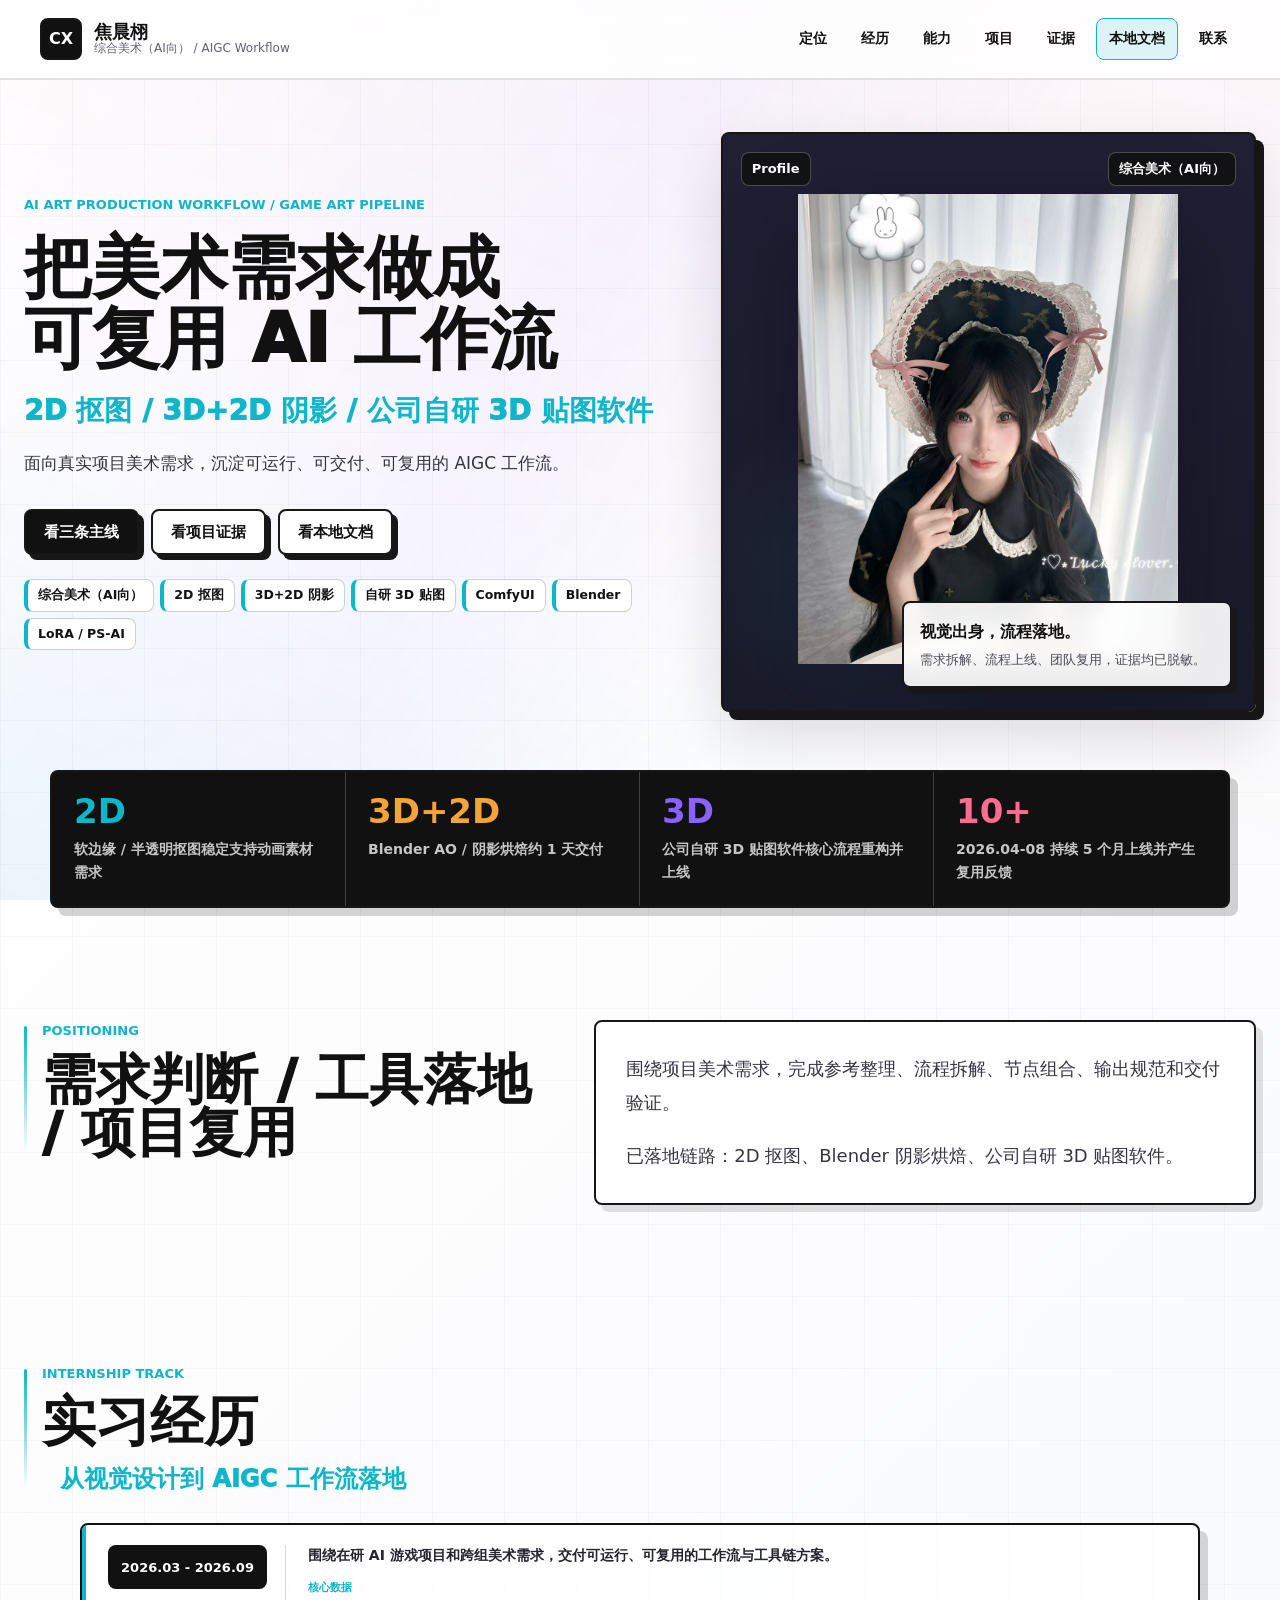
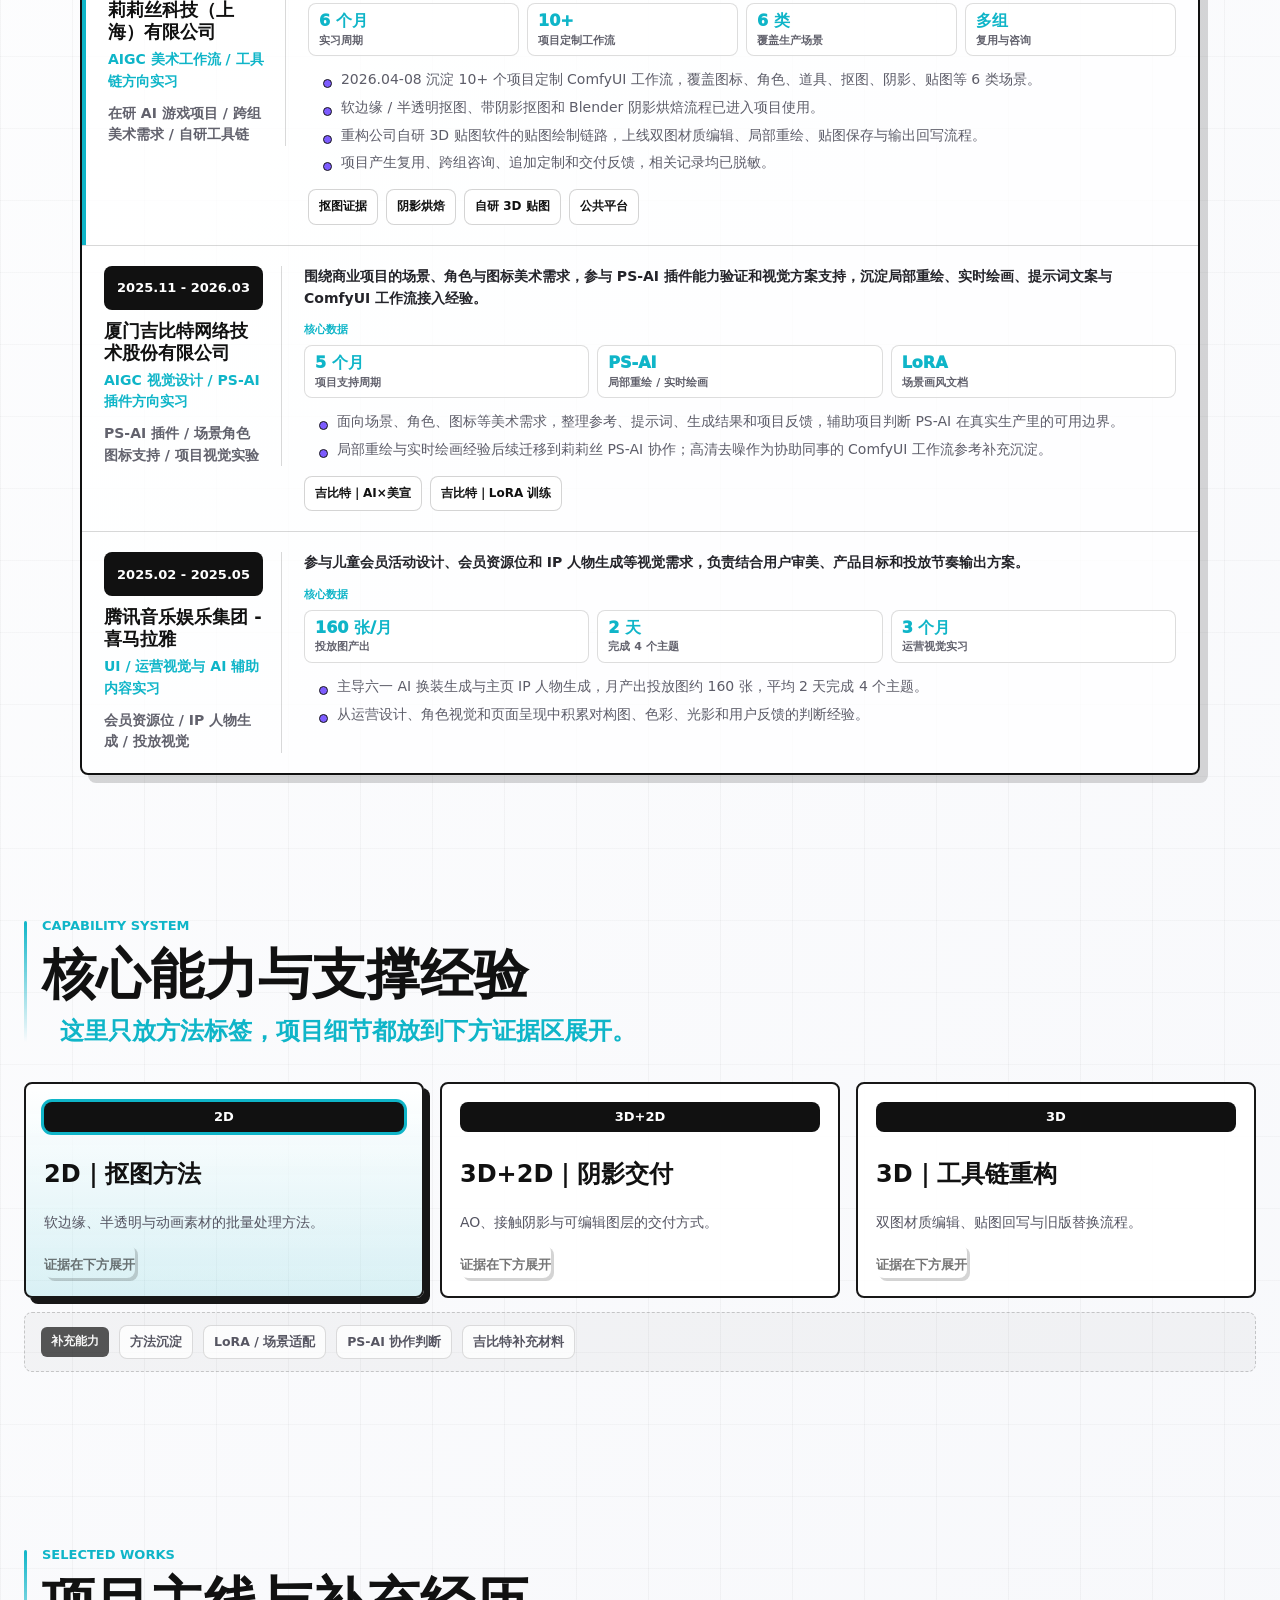
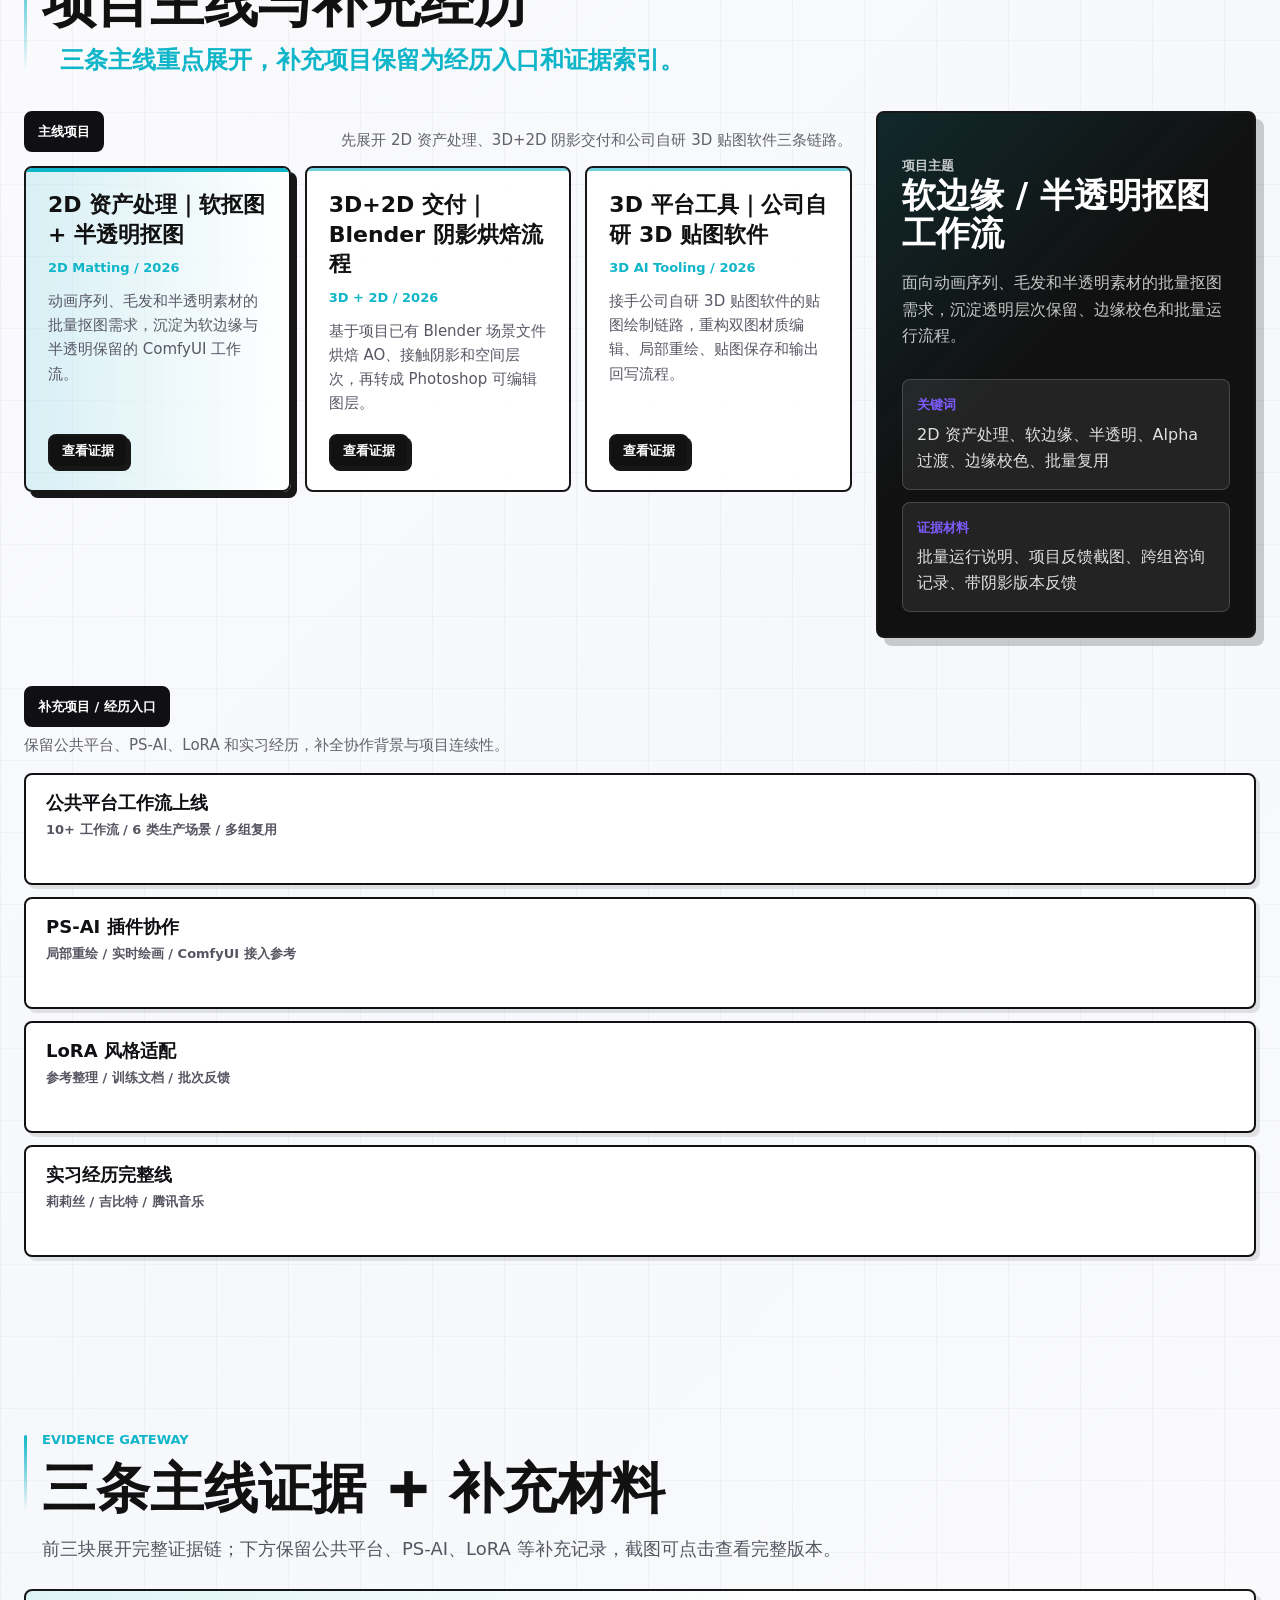
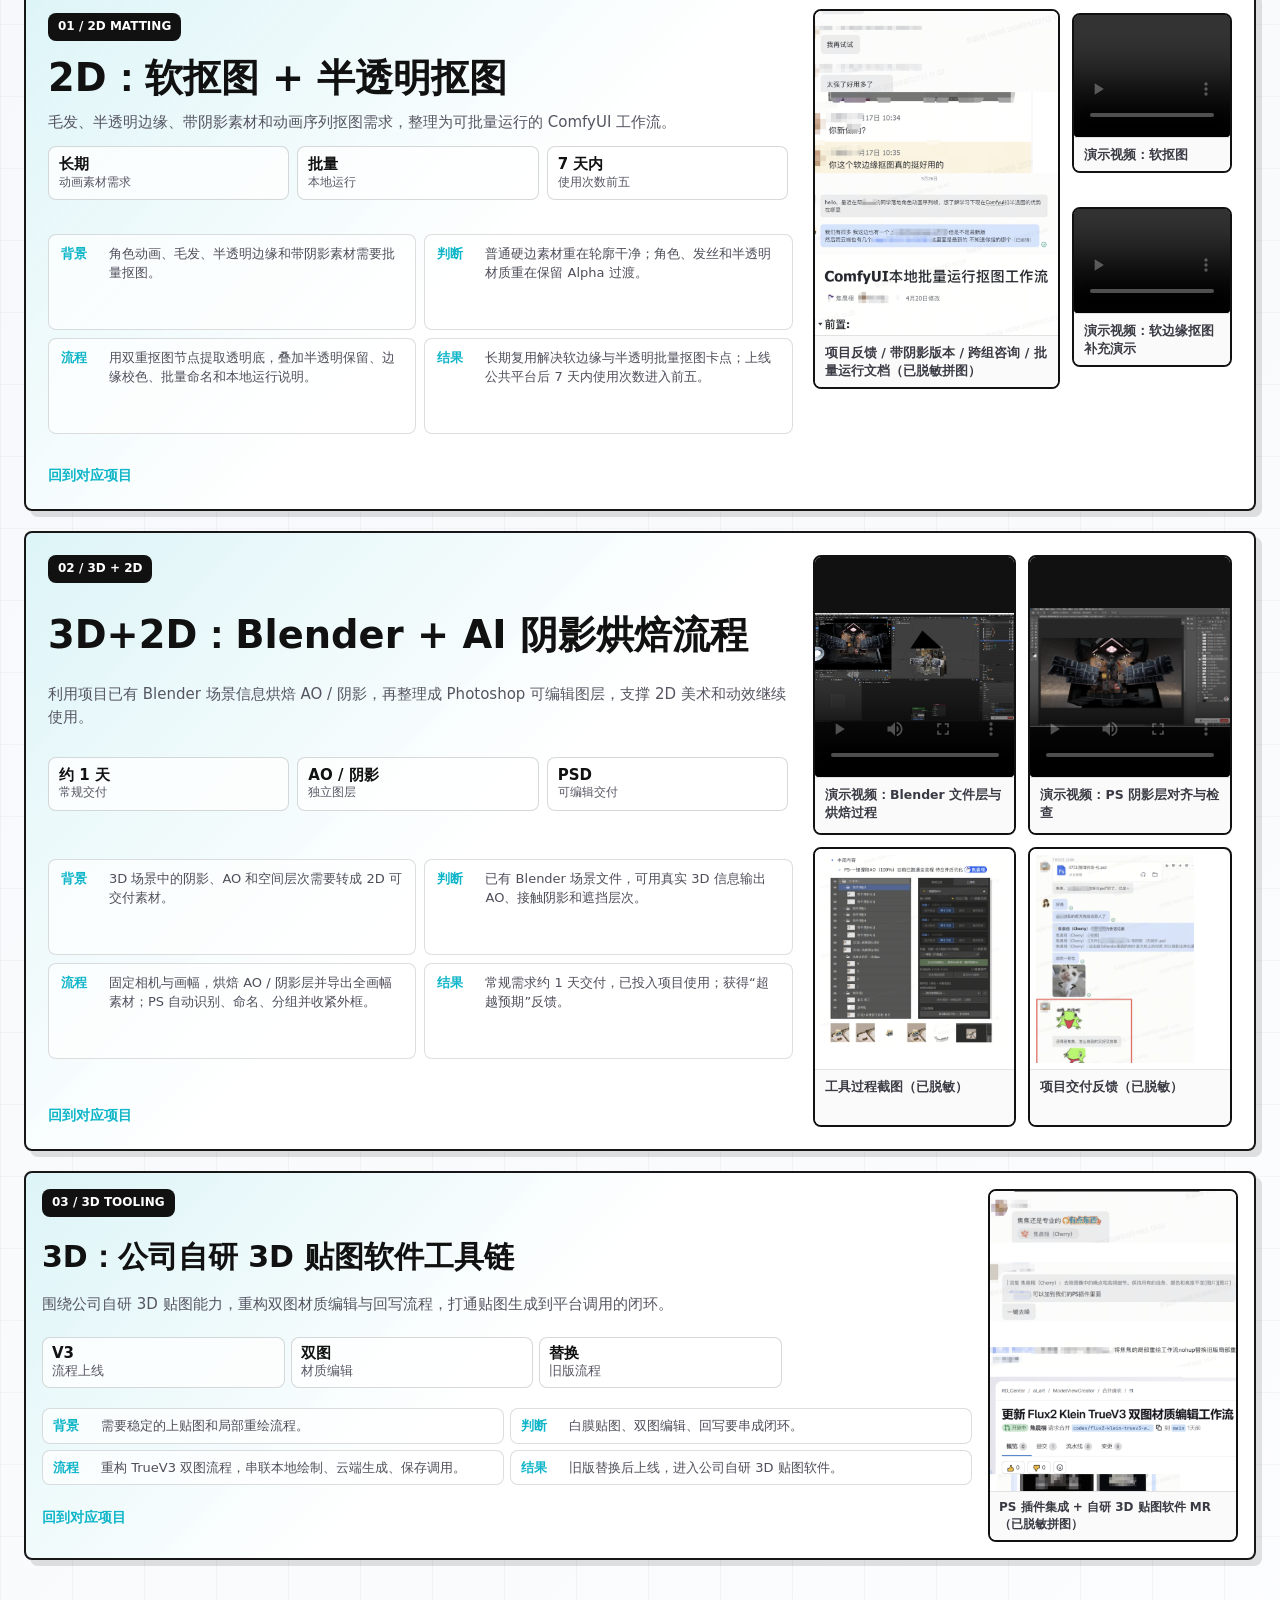
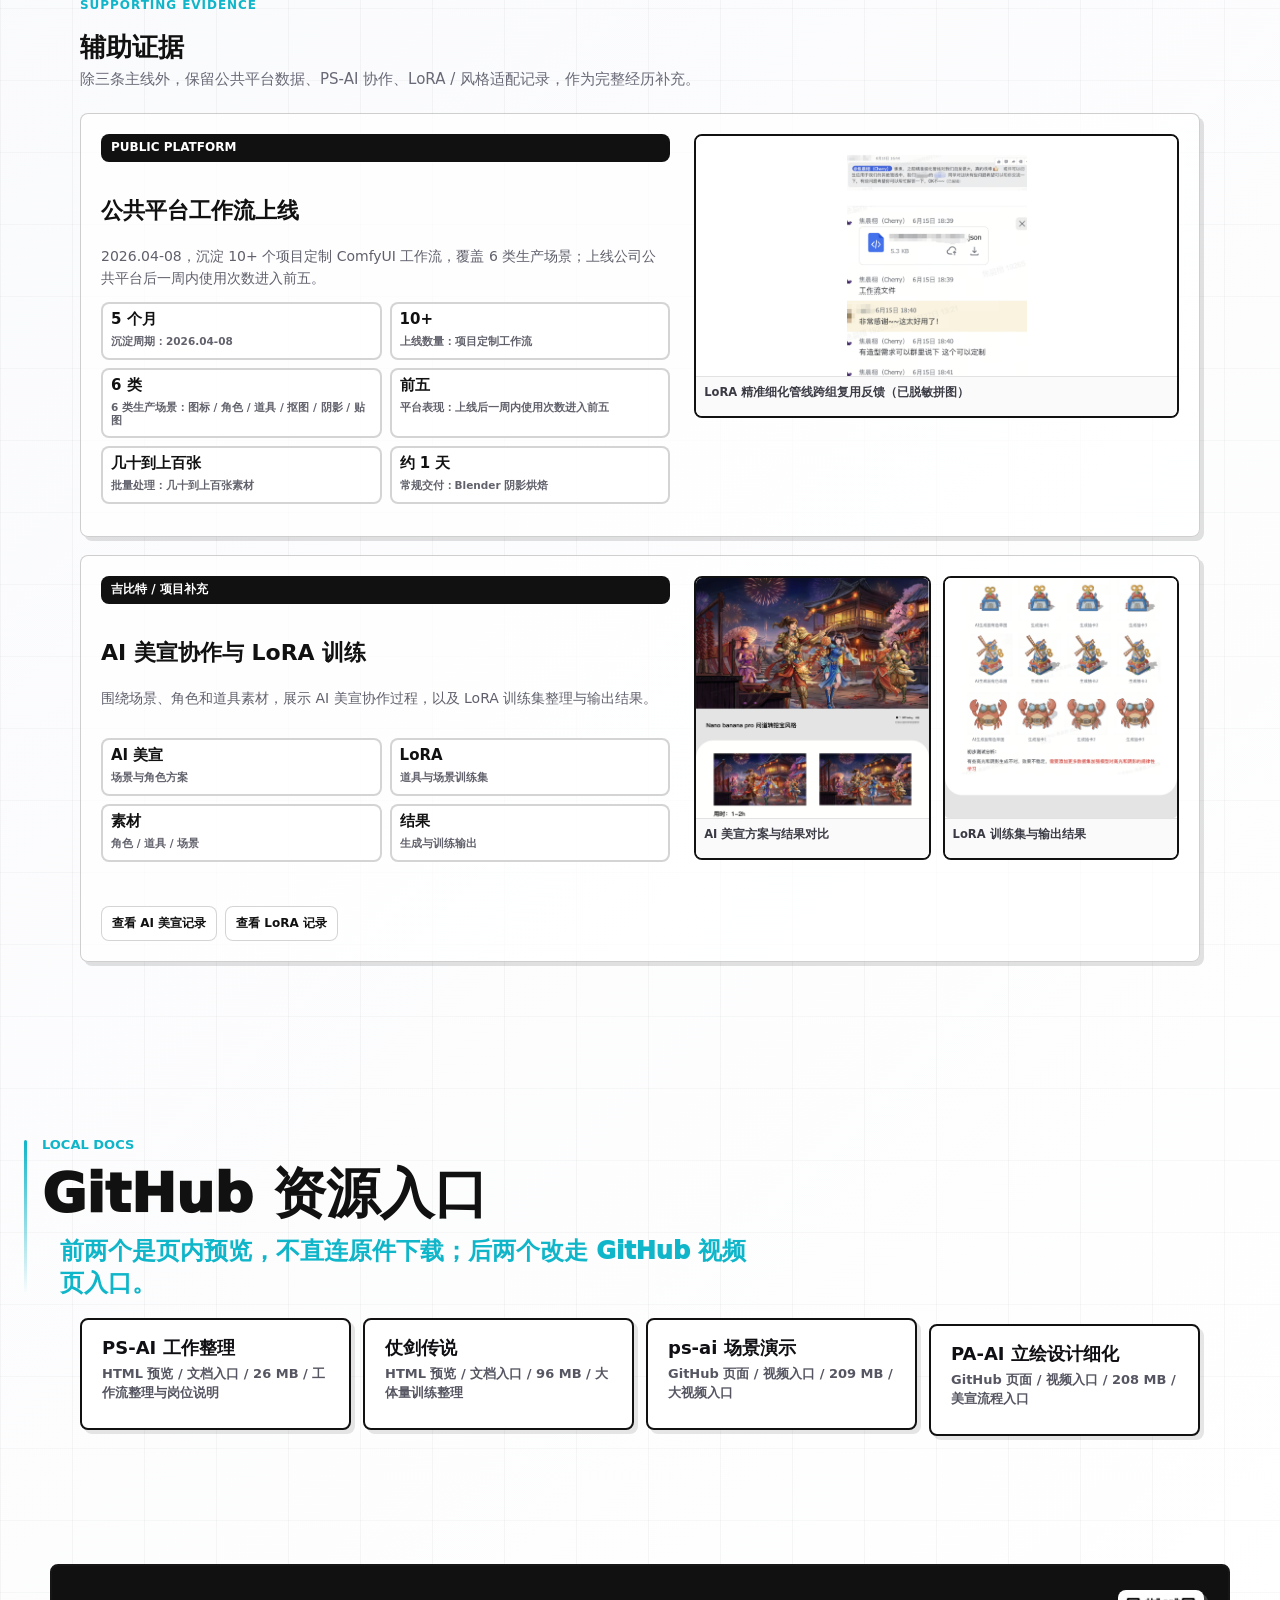
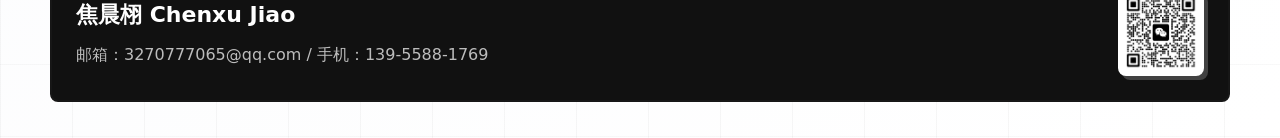
==== commit c3bfa1ee: "Restore finalized portfolio layout and copy" ====
--- a/index.html
+++ b/index.html
@@ -6,12 +6,11 @@
     <title>焦晨栩 | 综合美术（AI向）作品集简历</title>
     <meta
       name="description"
-      content="焦晨栩的综合美术（AI向）作品集：聚焦游戏AI美术、角色与场景资产、ComfyUI工作流、Blender与Photoshop联动、3D贴图工具链和LoRA训练。"
+      content="焦晨栩的综合美术（AI向）作品集简历：聚焦软边缘/半透明抠图、Blender + AI 阴影烘焙、公司自研 3D 贴图软件工具链三条项目落地主线。"
     >
-    <link rel="icon" href="data:,">
     <link rel="stylesheet" href="styles.css?v=20260906e">
     <link rel="stylesheet" href="evidence-fix.css?v=20260909b">
-    <script defer src="script.js?v=20260909a"></script>
+    <script defer src="script.js?v=20260906d"></script>
   </head>
   <body data-theme="engine" class="no-js">
     <script>document.body.classList.remove('no-js');</script>
@@ -22,7 +21,7 @@
         <span class="brand-mark">CX</span>
         <span>
           <strong>焦晨栩</strong>
-          <small>综合美术（AI向） / Game AI Art</small>
+          <small>综合美术（AI向） / AIGC Workflow</small>
         </span>
       </a>
       <nav class="nav-links" aria-label="页面导航">
@@ -41,12 +40,12 @@
         <div class="hero-copy reveal">
           <p class="eyebrow">AI Art Production Workflow / Game Art Pipeline</p>
           <h1 id="hero-title">
-            <span>把 AI 接进游戏</span>
-            <span>美术生产流程</span>
+            <span>把美术需求做成</span>
+            <span>可复用 AI 工作流</span>
           </h1>
-          <p class="hero-subtitle">角色 / 场景 / 3D 资产 / 视觉效果</p>
+          <p class="hero-subtitle">2D 抠图 / 3D+2D 阴影 / 公司自研 3D 贴图软件</p>
           <p class="hero-lead">
-            具备 ComfyUI、Photoshop、Blender 与 PS-AI 协作经验，覆盖需求判断、结果筛选、局部优化到项目交付。
+            面向真实项目美术需求，沉淀可运行、可交付、可复用的 AIGC 工作流。
           </p>
           <div class="hero-actions" aria-label="快速入口">
             <a class="button primary" href="#projects">看三条主线</a>
@@ -55,11 +54,11 @@
           </div>
           <ul class="keyword-row" aria-label="能力关键词">
             <li>综合美术（AI向）</li>
-            <li>角色 / 场景 / 道具</li>
+            <li>2D 抠图</li>
+            <li>3D+2D 阴影</li>
+            <li>自研 3D 贴图</li>
             <li>ComfyUI</li>
-            <li>Photoshop</li>
             <li>Blender</li>
-            <li>3D 贴图</li>
             <li>LoRA / PS-AI</li>
           </ul>
         </div>
@@ -74,41 +73,41 @@
           </figure>
           <div class="stage-note">
             <strong>视觉出身，流程落地。</strong>
-            <span>能把 AI 结果筛选、优化并接进真实游戏美术流程。</span>
+            <span>需求拆解、流程上线、团队复用，证据均已脱敏。</span>
           </div>
         </div>
       </section>
 
       <section class="metrics reveal" aria-label="关键数据">
         <article>
-          <strong>10+</strong>
-          <span>项目定制 ComfyUI 工作流，覆盖角色、场景、道具等生产需求</span>
+          <strong>2D</strong>
+          <span>软边缘 / 半透明抠图稳定支持动画素材需求</span>
         </article>
         <article>
-          <strong>Blender × PS</strong>
-          <span>AO、接触阴影与空间层次转为可编辑图层</span>
+          <strong>3D+2D</strong>
+          <span>Blender AO / 阴影烘焙约 1 天交付</span>
         </article>
         <article>
-          <strong>3D 贴图</strong>
-          <span>自研工具 V3 双图材质编辑与贴图回写流程上线</span>
+          <strong>3D</strong>
+          <span>公司自研 3D 贴图软件核心流程重构并上线</span>
         </article>
         <article>
-          <strong>LoRA</strong>
-          <span>参与场景、角色、道具训练集整理与结果对比</span>
+          <strong>10+</strong>
+          <span>2026.04-08 持续 5 个月上线并产生复用反馈</span>
         </article>
       </section>
 
       <section class="section split" id="positioning" aria-labelledby="positioning-title">
         <div class="section-heading reveal">
-          <p class="eyebrow">Role Fit</p>
-          <h2 id="positioning-title">AI 美术创作 / 3D 资产 / 流程搭建</h2>
+          <p class="eyebrow">Positioning</p>
+          <h2 id="positioning-title">需求判断 / 工具落地 / 项目复用</h2>
         </div>
         <div class="text-panel reveal">
           <p>
-            面向角色、场景、道具和视觉效果需求，完成参考整理、生成结果评估、筛选和局部优化。
+            围绕项目美术需求，完成参考整理、流程拆解、节点组合、输出规范和交付验证。
           </p>
           <p>
-            将 ComfyUI、PS-AI、Blender 和 Photoshop 接入真实生产，形成从 AI 生成、人工判断到 2D/3D 资产交付的流程。
+            已落地链路：2D 抠图、Blender 阴影烘焙、公司自研 3D 贴图软件。
           </p>
         </div>
       </section>
@@ -126,12 +125,12 @@
               <span class="experience-period">2026.03 - 2026.09</span>
               <div class="experience-company">
                 <strong>莉莉丝科技（上海）有限公司</strong>
-                <span>游戏 AI 美术工作流 / 工具链方向实习</span>
-              </div>
-              <p>角色与场景资产 / 2D-3D 协作 / 自研工具链</p>
+                <span>AIGC 美术工作流 / 工具链方向实习</span>
+              </div>
+              <p>在研 AI 游戏项目 / 跨组美术需求 / 自研工具链</p>
             </div>
             <div class="experience-body">
-              <p>围绕在研游戏项目和跨组美术需求，完成 AI 视觉方案、2D/3D 资产流程与工具链落地。</p>
+              <p>围绕在研 AI 游戏项目和跨组美术需求，交付可运行、可复用的工作流与工具链方案。</p>
               <div class="experience-data-grid" aria-label="核心数据">
                 <span class="experience-data-label">核心数据</span>
                 <div>
@@ -152,10 +151,10 @@
                 </div>
               </div>
               <ul>
-                <li>2026.04-08 沉淀 10+ 个项目定制 ComfyUI 工作流，覆盖角色、场景、图标、道具、抠图、阴影和贴图等生产需求。</li>
-                <li>根据构图、色彩、材质边缘、风格一致性和项目反馈筛选 AI 结果，完成局部重绘与交付优化。</li>
-                <li>参与公司自研 3D 贴图软件 V3 迭代，上线双图材质编辑、局部重绘、贴图保存与输出回写流程。</li>
-                <li>重构 Blender × Photoshop 阴影交付流程，将 AO、接触阴影和空间层次整理为可编辑图层，常规需求约 1 天完成。</li>
+                <li>2026.04-08 沉淀 10+ 个项目定制 ComfyUI 工作流，覆盖图标、角色、道具、抠图、阴影、贴图等 6 类场景。</li>
+                <li>软边缘 / 半透明抠图、带阴影抠图和 Blender 阴影烘焙流程已进入项目使用。</li>
+                <li>重构公司自研 3D 贴图软件的贴图绘制链路，上线双图材质编辑、局部重绘、贴图保存与输出回写流程。</li>
+                <li>项目产生复用、跨组咨询、追加定制和交付反馈，相关记录均已脱敏。</li>
               </ul>
               <div class="experience-links">
                 <a href="#evidence-matting">抠图证据</a>
@@ -171,12 +170,12 @@
               <span class="experience-period">2025.11 - 2026.03</span>
               <div class="experience-company">
                 <strong>厦门吉比特网络技术股份有限公司</strong>
-                <span>AI 美术流程 / PS-AI 协作方向实习</span>
-              </div>
-              <p>游戏场景、角色、道具 / AI 美宣协作 / LoRA 训练</p>
+                <span>AIGC 视觉设计 / PS-AI 插件方向实习</span>
+              </div>
+              <p>PS-AI 插件 / 场景角色图标支持 / 项目视觉实验</p>
             </div>
             <div class="experience-body">
-              <p>围绕游戏场景、角色、道具等美术需求，参与 AI 美术方案验证、PS-AI 协作和 LoRA 训练集整理。</p>
+              <p>围绕商业项目的场景、角色与图标美术需求，参与 PS-AI 插件能力验证和视觉方案支持，沉淀局部重绘、实时绘画、提示词文案与 ComfyUI 工作流接入经验。</p>
               <div class="experience-data-grid compact" aria-label="核心数据">
                 <span class="experience-data-label">核心数据</span>
                 <div>
@@ -193,12 +192,12 @@
                 </div>
               </div>
               <ul>
-                <li>整理场景、角色、道具的参考、提示词、生成结果和项目反馈，完成 AI 美术方案的筛选与迭代。</li>
-                <li>参与 LoRA 训练集整理与输出结果对比，沉淀画风适配、数据处理和结果评估思路。</li>
+                <li>面向场景、角色、图标等美术需求，整理参考、提示词、生成结果和项目反馈，辅助项目判断 PS-AI 在真实生产里的可用边界。</li>
+                <li>局部重绘与实时绘画经验后续迁移到莉莉丝 PS-AI 协作；高清去噪作为协助同事的 ComfyUI 工作流参考补充沉淀。</li>
               </ul>
               <div class="experience-links">
-                <a href="assets/local-docs/jbt-ai-art.html">AI 美术案例</a>
-                <a href="assets/local-docs/jbt-lora-training.html">LoRA 训练案例</a>
+                <a href="assets/local-docs/jbt-ai-art.html">吉比特｜AI×美宣</a>
+                <a href="assets/local-docs/jbt-lora-training.html">吉比特｜LoRA 训练</a>
               </div>
             </div>
           </article>
@@ -208,12 +207,12 @@
               <span class="experience-period">2025.02 - 2025.05</span>
               <div class="experience-company">
                 <strong>腾讯音乐娱乐集团 - 喜马拉雅</strong>
-                <span>UI / 运营视觉与 AI 辅助内容</span>
+                <span>UI / 运营视觉与 AI 辅助内容实习</span>
               </div>
               <p>会员资源位 / IP 人物生成 / 投放视觉</p>
             </div>
             <div class="experience-body">
-              <p>参与儿童会员活动设计、IP 人物生成和投放视觉，积累构图、色彩、光影与画面反馈判断经验。</p>
+              <p>参与儿童会员活动设计、会员资源位和 IP 人物生成等视觉需求，负责结合用户审美、产品目标和投放节奏输出方案。</p>
               <div class="experience-data-grid compact" aria-label="核心数据">
                 <span class="experience-data-label">核心数据</span>
                 <div>
@@ -241,73 +240,73 @@
       <section class="section" id="skills" aria-labelledby="skills-title">
         <div class="section-heading reveal">
           <p class="eyebrow">Capability System</p>
-          <h2 id="skills-title">岗位相关能力</h2>
-          <p class="section-subtitle">围绕美术判断、AI工具、2D/3D资产和生产流程落地展开。</p>
+          <h2 id="skills-title">核心能力与支撑经验</h2>
+          <p class="section-subtitle">这里只放方法标签，项目细节都放到下方证据区展开。</p>
         </div>
         <div class="capability-grid primary-capability-grid">
           <article class="capability-card capability-card-main reveal is-active" data-theme-target="engine">
-            <span class="capability-index">AI 2D</span>
-            <h3>AI 2D 资产处理</h3>
-            <p>角色、毛发、半透明与动画素材的生成后处理和批量交付。</p>
+            <span class="capability-index">2D</span>
+            <h3>2D｜抠图方法</h3>
+            <p>软边缘、半透明与动画素材的批量处理方法。</p>
             <span class="card-jump-link card-jump-note">证据在下方展开</span>
           </article>
           <article class="capability-card capability-card-main reveal" data-theme-target="pbr">
-            <span class="capability-index">3D × 2D</span>
-            <h3>Blender × Photoshop</h3>
-            <p>AO、接触阴影、空间层次与可编辑图层的交付流程。</p>
+            <span class="capability-index">3D+2D</span>
+            <h3>3D+2D｜阴影交付</h3>
+            <p>AO、接触阴影与可编辑图层的交付方式。</p>
             <span class="card-jump-link card-jump-note">证据在下方展开</span>
           </article>
           <article class="capability-card capability-card-main reveal" data-theme-target="texture-platform">
             <span class="capability-index">3D</span>
-            <h3>3D 贴图工具链</h3>
-            <p>双图材质编辑、局部重绘、贴图回写与平台调用。</p>
+            <h3>3D｜工具链重构</h3>
+            <p>双图材质编辑、贴图回写与旧版替换流程。</p>
             <span class="card-jump-link card-jump-note">证据在下方展开</span>
           </article>
         </div>
         <div class="support-capabilities reveal" aria-label="补充能力">
-          <span>AI 美术协作</span>
-          <a data-theme-target="pipeline" href="#evidence-pipeline">ComfyUI 管线</a>
-          <a data-theme-target="asset" href="#evidence-jbt">LoRA 训练 / 风格适配</a>
-          <a data-theme-target="tooling" href="assets/local-docs/jbt-ai-art.html" target="_blank" rel="noreferrer">PS-AI 协作</a>
-          <a data-theme-target="jbt" href="#evidence-jbt">AI 美术案例</a>
+          <span>补充能力</span>
+          <a data-theme-target="pipeline" href="#evidence-pipeline">方法沉淀</a>
+          <a data-theme-target="asset" href="#evidence-lora">LoRA / 场景适配</a>
+          <a data-theme-target="tooling" href="#evidence-psai">PS-AI 协作判断</a>
+          <a data-theme-target="jbt" href="#evidence-jbt">吉比特补充材料</a>
         </div>
       </section>
 
       <section class="section project-section" id="projects" aria-labelledby="projects-title">
         <div class="section-heading reveal">
           <p class="eyebrow">Selected Works</p>
-          <h2 id="projects-title">岗位相关项目证据</h2>
-          <p class="section-subtitle">按游戏美术生产链路展开：AI资产处理、Blender与PS交付、3D贴图工具链；补充AI美术与LoRA。</p>
+          <h2 id="projects-title">项目主线与补充经历</h2>
+          <p class="section-subtitle">三条主线重点展开，补充项目保留为经历入口和证据索引。</p>
         </div>
         <div class="project-layout">
           <div class="primary-projects">
             <div class="project-group-label reveal">
               <span>主线项目</span>
-              <p>优先展示 AI 2D 资产、3D 场景转 2D 交付和自研 3D 贴图工具链三条可交付链路。</p>
+              <p>先展开 2D 资产处理、3D+2D 阴影交付和公司自研 3D 贴图软件三条链路。</p>
             </div>
             <div class="project-list" aria-label="主线项目列表">
             <article class="project-card reveal is-active" id="project-matting" data-theme-target="engine" data-evidence-target="#evidence-matting" tabindex="0">
               <div class="project-topline">
-                <strong>AI 2D 资产处理｜角色 / 毛发 / 半透明素材</strong>
-                <span>AI 2D Assets / 2026</span>
-              </div>
-              <p>围绕角色、毛发和半透明素材整理 AI 后处理与批量抠图流程，沉淀为可复用的 ComfyUI 工作流。</p>
+                <strong>2D 资产处理｜软抠图 + 半透明抠图</strong>
+                <span>2D Matting / 2026</span>
+              </div>
+              <p>动画序列、毛发和半透明素材的批量抠图需求，沉淀为软边缘与半透明保留的 ComfyUI 工作流。</p>
               <a class="project-evidence-link" href="#evidence-matting">查看证据</a>
             </article>
             <article class="project-card reveal" id="project-shadow" data-theme-target="pbr" data-evidence-target="#evidence-shadow" tabindex="0">
               <div class="project-topline">
-                <strong>Blender × Photoshop｜3D 阴影转 2D 交付</strong>
-                <span>Blender × PS / 2026</span>
-              </div>
-              <p>基于项目已有 Blender 场景输出 AO、接触阴影和空间层次，再整理为 Photoshop 可编辑图层。</p>
+                <strong>3D+2D 交付｜Blender 阴影烘焙流程</strong>
+                <span>3D + 2D / 2026</span>
+              </div>
+              <p>基于项目已有 Blender 场景文件烘焙 AO、接触阴影和空间层次，再转成 Photoshop 可编辑图层。</p>
               <a class="project-evidence-link" href="#evidence-shadow">查看证据</a>
             </article>
             <article class="project-card reveal" id="project-texture-platform" data-theme-target="texture-platform" data-evidence-target="#evidence-texture-platform" tabindex="0">
               <div class="project-topline">
-                <strong>3D 贴图工具链｜自研软件流程重构</strong>
-                <span>3D Texture Tooling / 2026</span>
-              </div>
-              <p>参与公司自研 3D 贴图软件 V3 迭代，重构双图材质编辑、局部重绘、贴图保存和输出回写流程。</p>
+                <strong>3D 平台工具｜公司自研 3D 贴图软件</strong>
+                <span>3D AI Tooling / 2026</span>
+              </div>
+              <p>接手公司自研 3D 贴图软件的贴图绘制链路，重构双图材质编辑、局部重绘、贴图保存和输出回写流程。</p>
               <a class="project-evidence-link" href="#evidence-texture-platform">查看证据</a>
             </article>
             </div>
@@ -332,24 +331,24 @@
           </aside>
           <div class="support-projects reveal" aria-label="补充项目与经历入口">
             <div class="support-projects-heading">
-              <span>补充案例入口</span>
-              <p>补充 ComfyUI、PS-AI、LoRA 和 AI 美术协作证据，说明工具如何进入真实生产。</p>
+              <span>补充项目 / 经历入口</span>
+              <p>保留公共平台、PS-AI、LoRA 和实习经历，补全协作背景与项目连续性。</p>
             </div>
             <a data-theme-target="pipeline" href="#evidence-pipeline">
-              <strong>ComfyUI 工作流沉淀</strong>
-              <em>10+ 工作流 / 角色场景道具 / 多组复用</em>
+              <strong>公共平台工作流上线</strong>
+              <em>10+ 工作流 / 6 类生产场景 / 多组复用</em>
             </a>
-            <a data-theme-target="tooling" href="assets/local-docs/jbt-ai-art.html" target="_blank" rel="noreferrer">
-              <strong>PS-AI 美术协作</strong>
-              <em>局部重绘 / 实时绘画 / 方案验证</em>
+            <a data-theme-target="tooling" href="#evidence-psai">
+              <strong>PS-AI 插件协作</strong>
+              <em>局部重绘 / 实时绘画 / ComfyUI 接入参考</em>
             </a>
-            <a data-theme-target="asset" href="#evidence-jbt">
-              <strong>LoRA 训练与风格适配</strong>
-              <em>参考整理 / 训练集 / 结果对比</em>
+            <a data-theme-target="asset" href="#evidence-lora">
+              <strong>LoRA 风格适配</strong>
+              <em>参考整理 / 训练文档 / 批次反馈</em>
             </a>
             <a href="#experience">
-              <strong>完整实习经历</strong>
-              <em>游戏AI美术 / PS-AI / 运营视觉</em>
+              <strong>实习经历完整线</strong>
+              <em>莉莉丝 / 吉比特 / 腾讯音乐</em>
             </a>
           </div>
         </div>
@@ -358,15 +357,15 @@
       <section class="section evidence-section" id="evidence" aria-labelledby="evidence-title">
         <div class="section-heading reveal">
           <p class="eyebrow">Evidence Gateway</p>
-          <h2 id="evidence-title">岗位相关证据</h2>
-        </div>
-        <p class="section-intro reveal">优先看三条可交付链路：AI 2D 资产处理、Blender × Photoshop 交付、3D 贴图工具链；下方补充 ComfyUI、AI 美术协作和 LoRA 训练记录。</p>
+          <h2 id="evidence-title">三条主线证据 + 补充材料</h2>
+        </div>
+        <p class="section-intro reveal">前三块展开完整证据链；下方保留公共平台、PS-AI、LoRA 等补充记录，截图可点击查看完整版本。</p>
 
         <div class="main-case-grid">
           <article class="evidence-card main-case-card reveal" id="evidence-matting">
-            <span class="evidence-meta">01 / AI 2D ASSETS</span>
-            <h3>AI 2D 资产处理：角色 / 毛发 / 半透明素材</h3>
-            <p>围绕角色、毛发、半透明边缘和动画序列整理 AI 后处理与批量抠图流程，沉淀为可运行的 ComfyUI 工作流。</p>
+            <span class="evidence-meta">01 / 2D Matting</span>
+            <h3>2D：软抠图 + 半透明抠图</h3>
+            <p>毛发、半透明边缘、带阴影素材和动画序列抠图需求，整理为可批量运行的 ComfyUI 工作流。</p>
             <div class="case-data-row" aria-label="2D 抠图结果数据">
               <span><strong>长期</strong>动画素材需求</span>
               <span><strong>批量</strong>本地运行</span>
@@ -379,7 +378,7 @@
               </div>
               <div>
                 <dt>判断</dt>
-                <dd>根据轮廓干净度、发丝细节、半透明边缘和 Alpha 过渡筛选结果。</dd>
+                <dd>普通硬边素材重在轮廓干净；角色、发丝和半透明材质重在保留 Alpha 过渡。</dd>
               </div>
               <div>
                 <dt>流程</dt>
@@ -412,9 +411,9 @@
           </article>
 
           <article class="evidence-card main-case-card reveal" id="evidence-shadow">
-            <span class="evidence-meta">02 / BLENDER × PS</span>
-            <h3>Blender × Photoshop：3D 阴影转 2D 可编辑交付</h3>
-            <p>利用项目已有 Blender 场景信息输出 AO、接触阴影和空间层次，再整理成 Photoshop 可编辑图层，支撑后续美术制作。</p>
+            <span class="evidence-meta">02 / 3D + 2D</span>
+            <h3>3D+2D：Blender + AI 阴影烘焙流程</h3>
+            <p>利用项目已有 Blender 场景信息烘焙 AO / 阴影，再整理成 Photoshop 可编辑图层，支撑 2D 美术和动效继续使用。</p>
             <div class="case-data-row" aria-label="阴影烘焙结果数据">
               <span><strong>约 1 天</strong>常规交付</span>
               <span><strong>AO / 阴影</strong>独立图层</span>
@@ -427,7 +426,7 @@
               </div>
               <div>
                 <dt>判断</dt>
-                <dd>利用已有 Blender 场景中的真实 3D 信息，输出 AO、接触阴影和遮挡层次。</dd>
+                <dd>已有 Blender 场景文件，可用真实 3D 信息输出 AO、接触阴影和遮挡层次。</dd>
               </div>
               <div>
                 <dt>流程</dt>
@@ -464,9 +463,9 @@
           </article>
 
           <article class="evidence-card main-case-card reveal" id="evidence-texture-platform">
-            <span class="evidence-meta">03 / 3D TEXTURE TOOLING</span>
-            <h3>3D 贴图工具链：自研软件流程重构</h3>
-            <p>参与公司自研 3D 贴图软件 V3 迭代，重构双图材质编辑、局部重绘和输出回写，打通贴图生成到平台调用的流程。</p>
+            <span class="evidence-meta">03 / 3D Tooling</span>
+            <h3>3D：公司自研 3D 贴图软件工具链</h3>
+            <p>围绕公司自研 3D 贴图能力，重构双图材质编辑与回写流程，打通贴图生成到平台调用的闭环。</p>
             <div class="case-data-row" aria-label="3D 贴图软件结果数据">
               <span><strong>V3</strong>流程上线</span>
               <span><strong>双图</strong>材质编辑</span>
@@ -475,19 +474,19 @@
             <dl class="evidence-points" aria-label="自研 3D 贴图软件证据链">
               <div>
                 <dt>背景</dt>
-                <dd>项目需要稳定的上贴图、材质编辑和局部重绘流程。</dd>
+                <dd>需要稳定的上贴图和局部重绘流程。</dd>
               </div>
               <div>
                 <dt>判断</dt>
-                <dd>通过白膜与贴图对照、双图材质编辑和局部回写确认结果质量。</dd>
+                <dd>白膜贴图、双图编辑、回写要串成闭环。</dd>
               </div>
               <div>
                 <dt>流程</dt>
-                <dd>重构 TrueV3 双图流程，串联本地绘制、云端生成、局部重绘、保存和平台调用。</dd>
+                <dd>重构 TrueV3 双图流程，串联本地绘制、云端生成、保存调用。</dd>
               </div>
               <div>
                 <dt>结果</dt>
-                <dd>旧版流程替换后上线，进入公司自研 3D 贴图软件并支持项目使用。</dd>
+                <dd>旧版替换后上线，进入公司自研 3D 贴图软件。</dd>
               </div>
             </dl>
             <div class="evidence-media-grid evidence-media-wide">
@@ -502,15 +501,15 @@
 
         <div class="support-evidence-block reveal" aria-label="辅助证据">
           <p class="eyebrow">Supporting Evidence</p>
-          <h3>补充证据：AI 美术与工作流</h3>
-          <p>补充 ComfyUI 工作流复用、PS-AI 美术协作、AI 美宣方案和 LoRA 训练集整理，说明工具如何进入真实生产。</p>
+          <h3>辅助证据</h3>
+          <p>除三条主线外，保留公共平台数据、PS-AI 协作、LoRA / 风格适配记录，作为完整经历补充。</p>
         </div>
 
         <div class="evidence-grid support-evidence-grid">
           <article class="evidence-card reveal" id="evidence-pipeline">
             <span class="evidence-meta">Public Platform</span>
-            <h3>ComfyUI 工作流沉淀与复用</h3>
-            <p>2026.04-08，沉淀 10+ 个项目定制 ComfyUI 工作流，覆盖角色、场景、图标、道具、抠图、阴影和贴图等生产需求；上线公共平台后一周内使用次数进入前五。</p>
+            <h3>公共平台工作流上线</h3>
+            <p>2026.04-08，沉淀 10+ 个项目定制 ComfyUI 工作流，覆盖 6 类生产场景；上线公司公共平台后一周内使用次数进入前五。</p>
             <div class="pipeline-data-strip" aria-label="公共平台工作流数据">
               <div>
                 <strong>5 个月</strong>
@@ -545,35 +544,35 @@
             </div>
           </article>
           <article class="evidence-card reveal" id="evidence-jbt">
-            <span class="evidence-meta">AI ART / LORA</span>
-            <h3>AI 美术协作与 LoRA 训练</h3>
-            <p>围绕游戏场景、角色和道具素材，展示 AI 美术方案、训练集整理、结果筛选与输出反馈。</p>
+            <span class="evidence-meta">吉比特 / 项目补充</span>
+            <h3>AI 美宣协作与 LoRA 训练</h3>
+            <p>围绕场景、角色和道具素材，展示 AI 美宣协作过程，以及 LoRA 训练集整理与输出结果。</p>
             <div class="pipeline-data-strip" aria-label="吉比特项目内容">
               <div>
-                <strong>美术方向</strong>
-                <span>角色 / 场景 / 道具</span>
-              </div>
-              <div>
-                <strong>训练内容</strong>
-                <span>参考整理 / 数据处理</span>
-              </div>
-              <div>
-                <strong>评估方式</strong>
-                <span>结果对比 / 反馈迭代</span>
-              </div>
-              <div>
-                <strong>输出</strong>
-                <span>方案与训练结果</span>
+                <strong>AI 美宣</strong>
+                <span>场景与角色方案</span>
+              </div>
+              <div>
+                <strong>LoRA</strong>
+                <span>道具与场景训练集</span>
+              </div>
+              <div>
+                <strong>素材</strong>
+                <span>角色 / 道具 / 场景</span>
+              </div>
+              <div>
+                <strong>结果</strong>
+                <span>生成与训练输出</span>
               </div>
             </div>
             <div class="evidence-media-grid jbt-preview-grid">
               <figure class="evidence-shot jbt-preview-shot jbt-preview-top evidence-image-tall">
                 <img src="assets/jbt-external.jpg" alt="吉比特内容总览，上半段展示美宣协作部分">
-                <figcaption>AI 美术方案与结果对比</figcaption>
+                <figcaption>AI 美宣方案与结果对比</figcaption>
               </figure>
               <figure class="evidence-shot jbt-preview-shot jbt-preview-bottom evidence-image-tall">
                 <img src="assets/jbt-external.jpg" alt="吉比特内容总览，下半段展示 LoRA 训练思路和结果部分">
-                <figcaption>LoRA 训练集与结果</figcaption>
+                <figcaption>LoRA 训练集与输出结果</figcaption>
               </figure>
             </div>
             <div class="experience-links">
@@ -587,25 +586,25 @@
       <section class="section" id="local-docs" aria-labelledby="local-docs-title">
         <div class="section-heading reveal">
           <p class="eyebrow">Local Docs</p>
-          <h2 id="local-docs-title">相关案例入口</h2>
-          <p class="section-subtitle">补充 AI 美术、场景训练和立绘细化案例；大文件统一进入页面查看，不直连下载地址。</p>
+          <h2 id="local-docs-title">GitHub 资源入口</h2>
+          <p class="section-subtitle">前两个是页内预览，不直连原件下载；后两个改走 GitHub 视频页入口。</p>
         </div>
         <div class="support-projects reveal" aria-label="本地文档索引">
           <a href="assets/local-docs/ps-ai-workflow.html" target="_blank" rel="noreferrer">
-            <strong>PS-AI 工作流整理</strong>
-            <em>AI美术流程 / Photoshop协作 / 工作流案例</em>
+            <strong>PS-AI 工作整理</strong>
+            <em>HTML 预览 / 文档入口 / 26 MB / 工作流整理与岗位说明</em>
           </a>
           <a href="assets/local-docs/m88-scene-training.html" target="_blank" rel="noreferrer">
-            <strong>场景画风训练</strong>
-            <em>场景训练 / 参考整理 / 结果对比</em>
+            <strong>仗剑传说</strong>
+            <em>HTML 预览 / 文档入口 / 96 MB / 大体量训练整理</em>
           </a>
           <a href="assets/local-docs/ps-ai-scene-demo.html" target="_blank" rel="noreferrer">
-            <strong>PS-AI 场景演示</strong>
-            <em>场景流程 / AI美术实验 / 视频案例入口</em>
+            <strong>ps-ai 场景演示</strong>
+            <em>GitHub 页面 / 视频入口 / 209 MB / 大视频入口</em>
           </a>
           <a href="assets/local-docs/pa-ai-detail-demo.html" target="_blank" rel="noreferrer">
-            <strong>PA-AI 立绘细化</strong>
-            <em>角色细化 / 美术流程 / 视频案例入口</em>
+            <strong>PA-AI 立绘设计细化</strong>
+            <em>GitHub 页面 / 视频入口 / 208 MB / 美宣流程入口</em>
           </a>
         </div>
       </section>
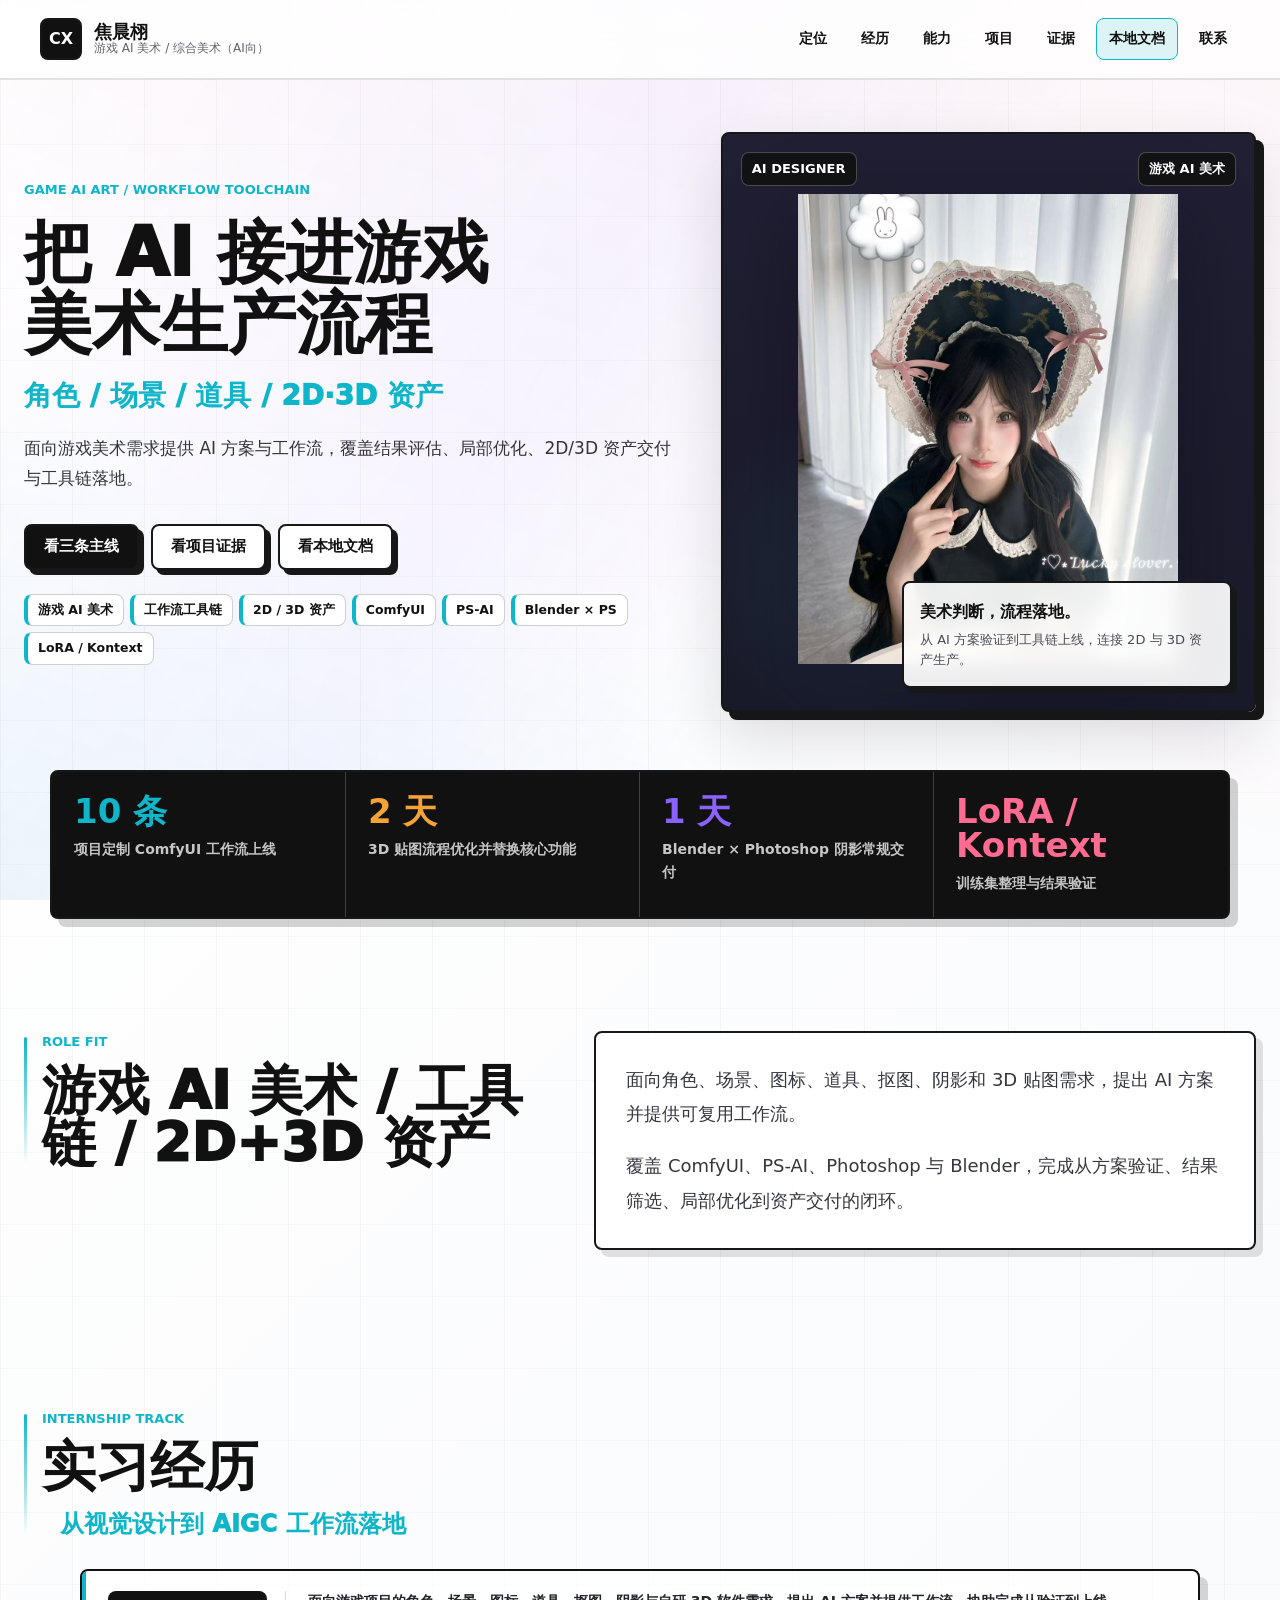
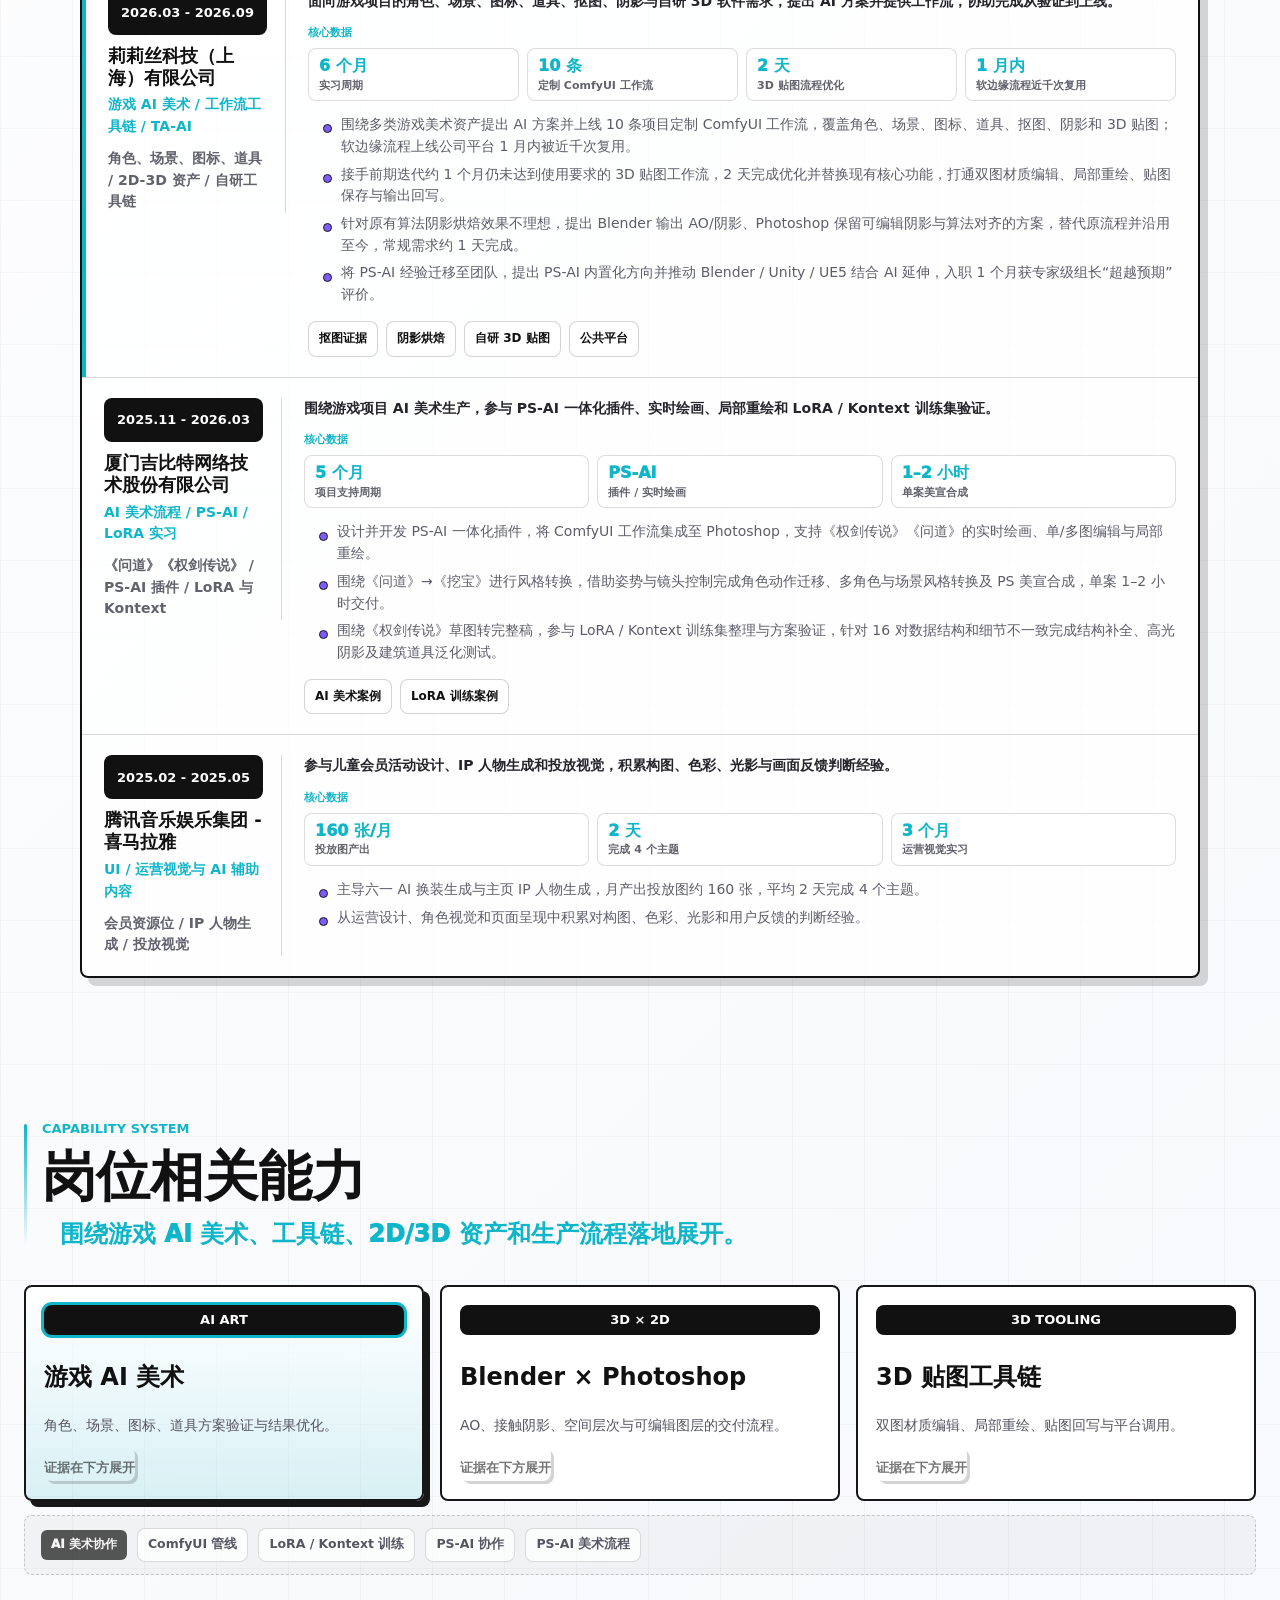
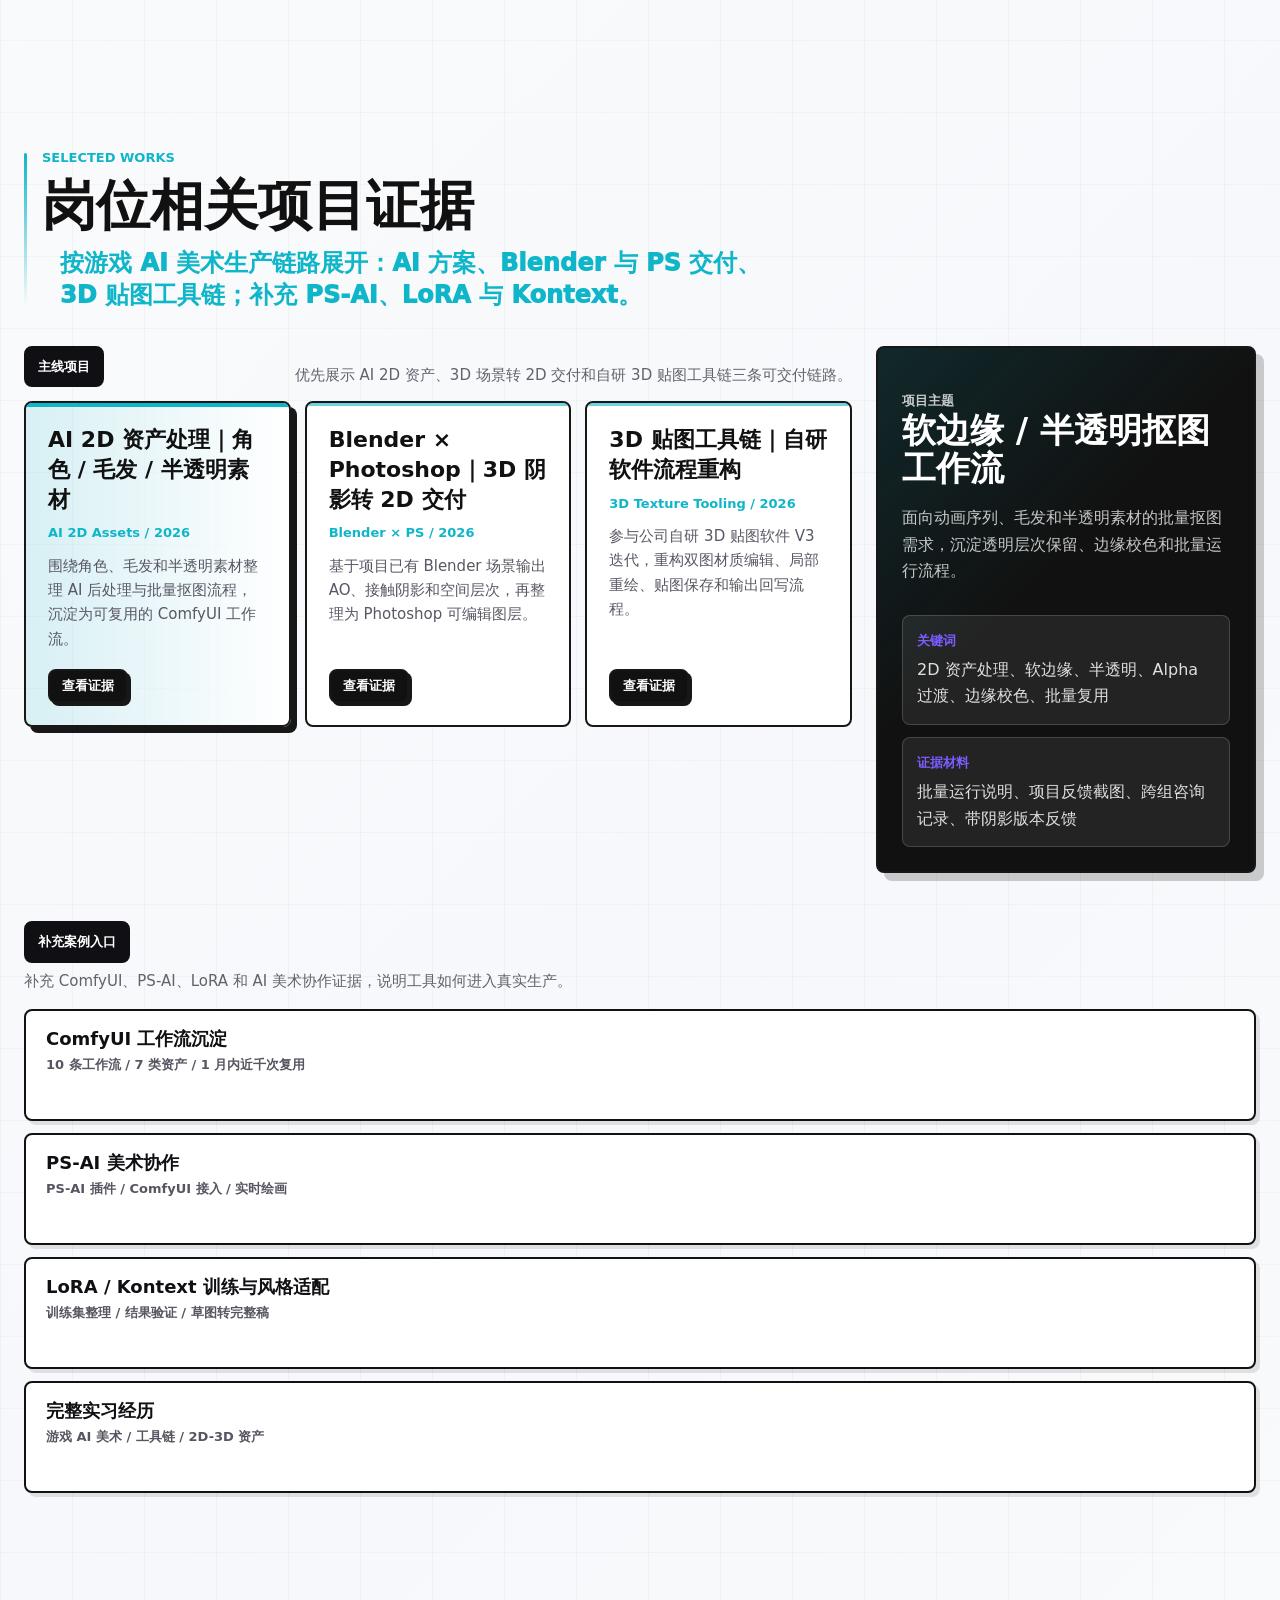
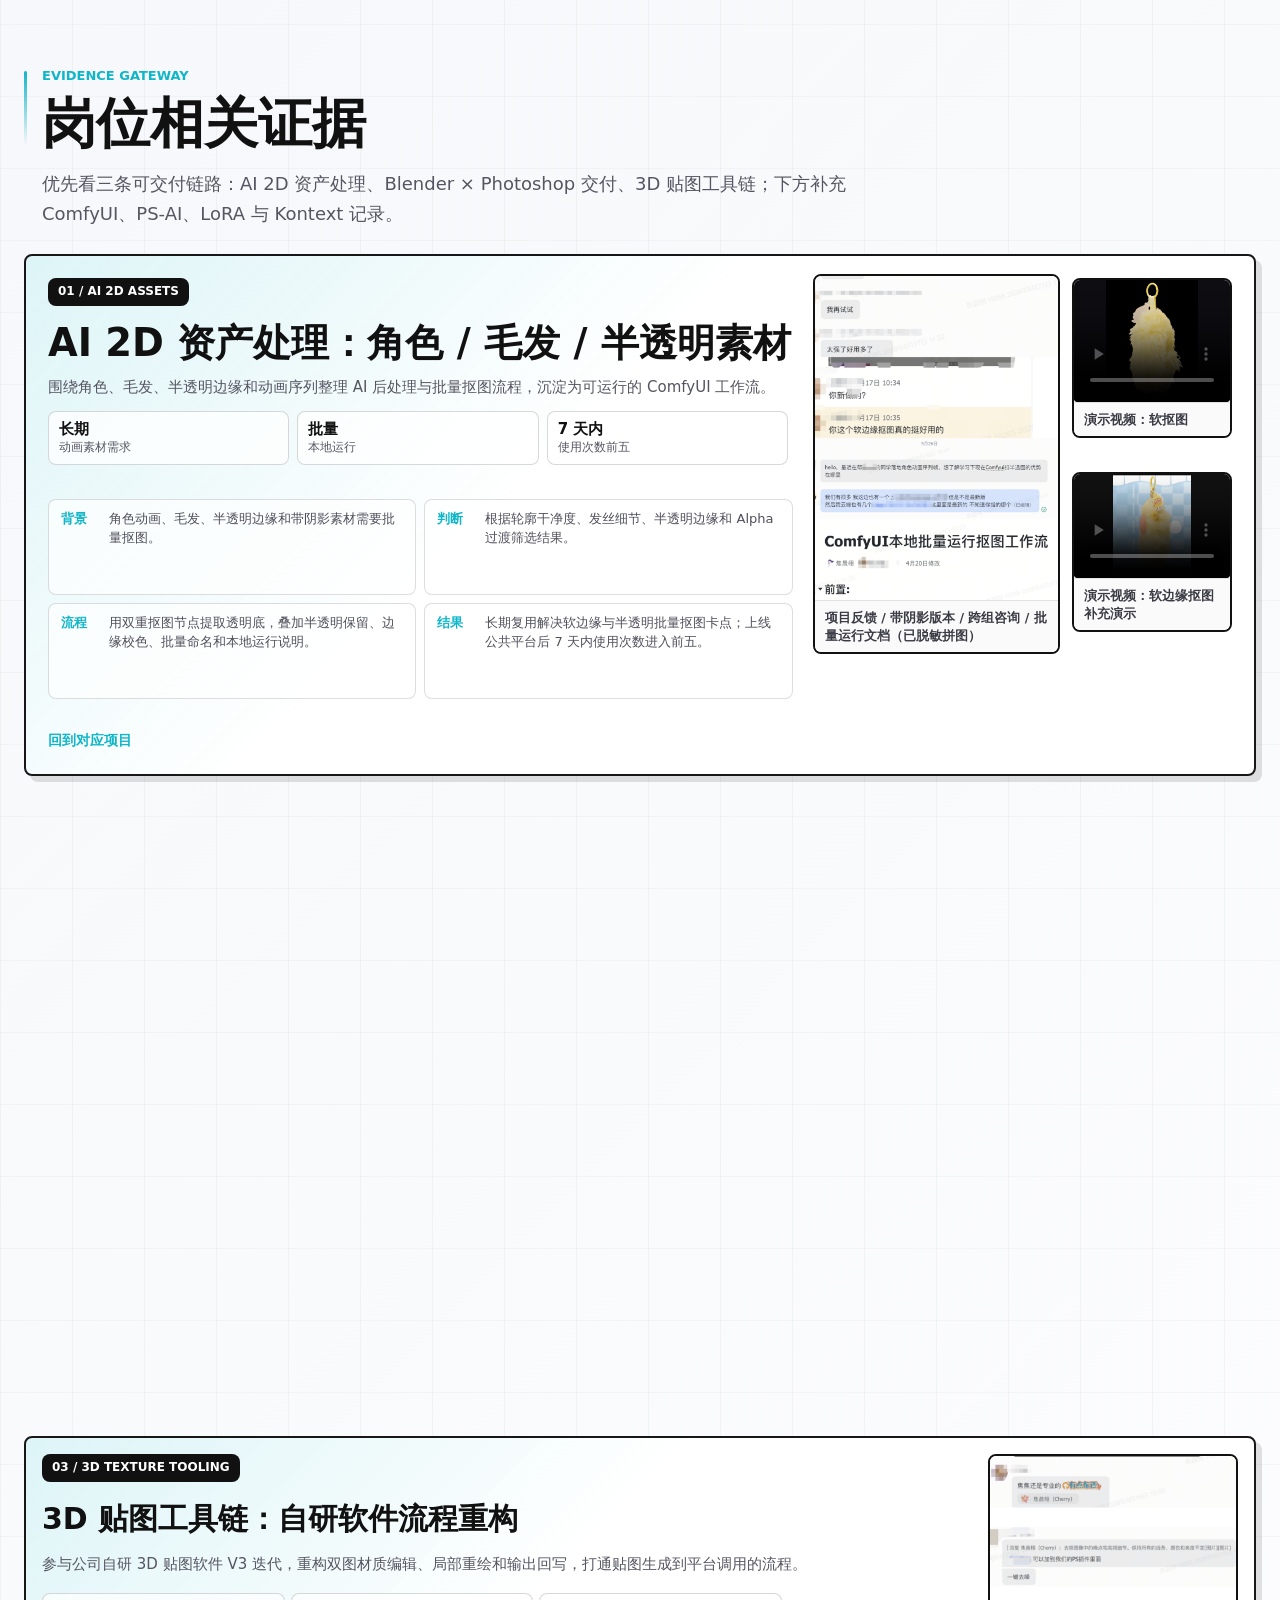
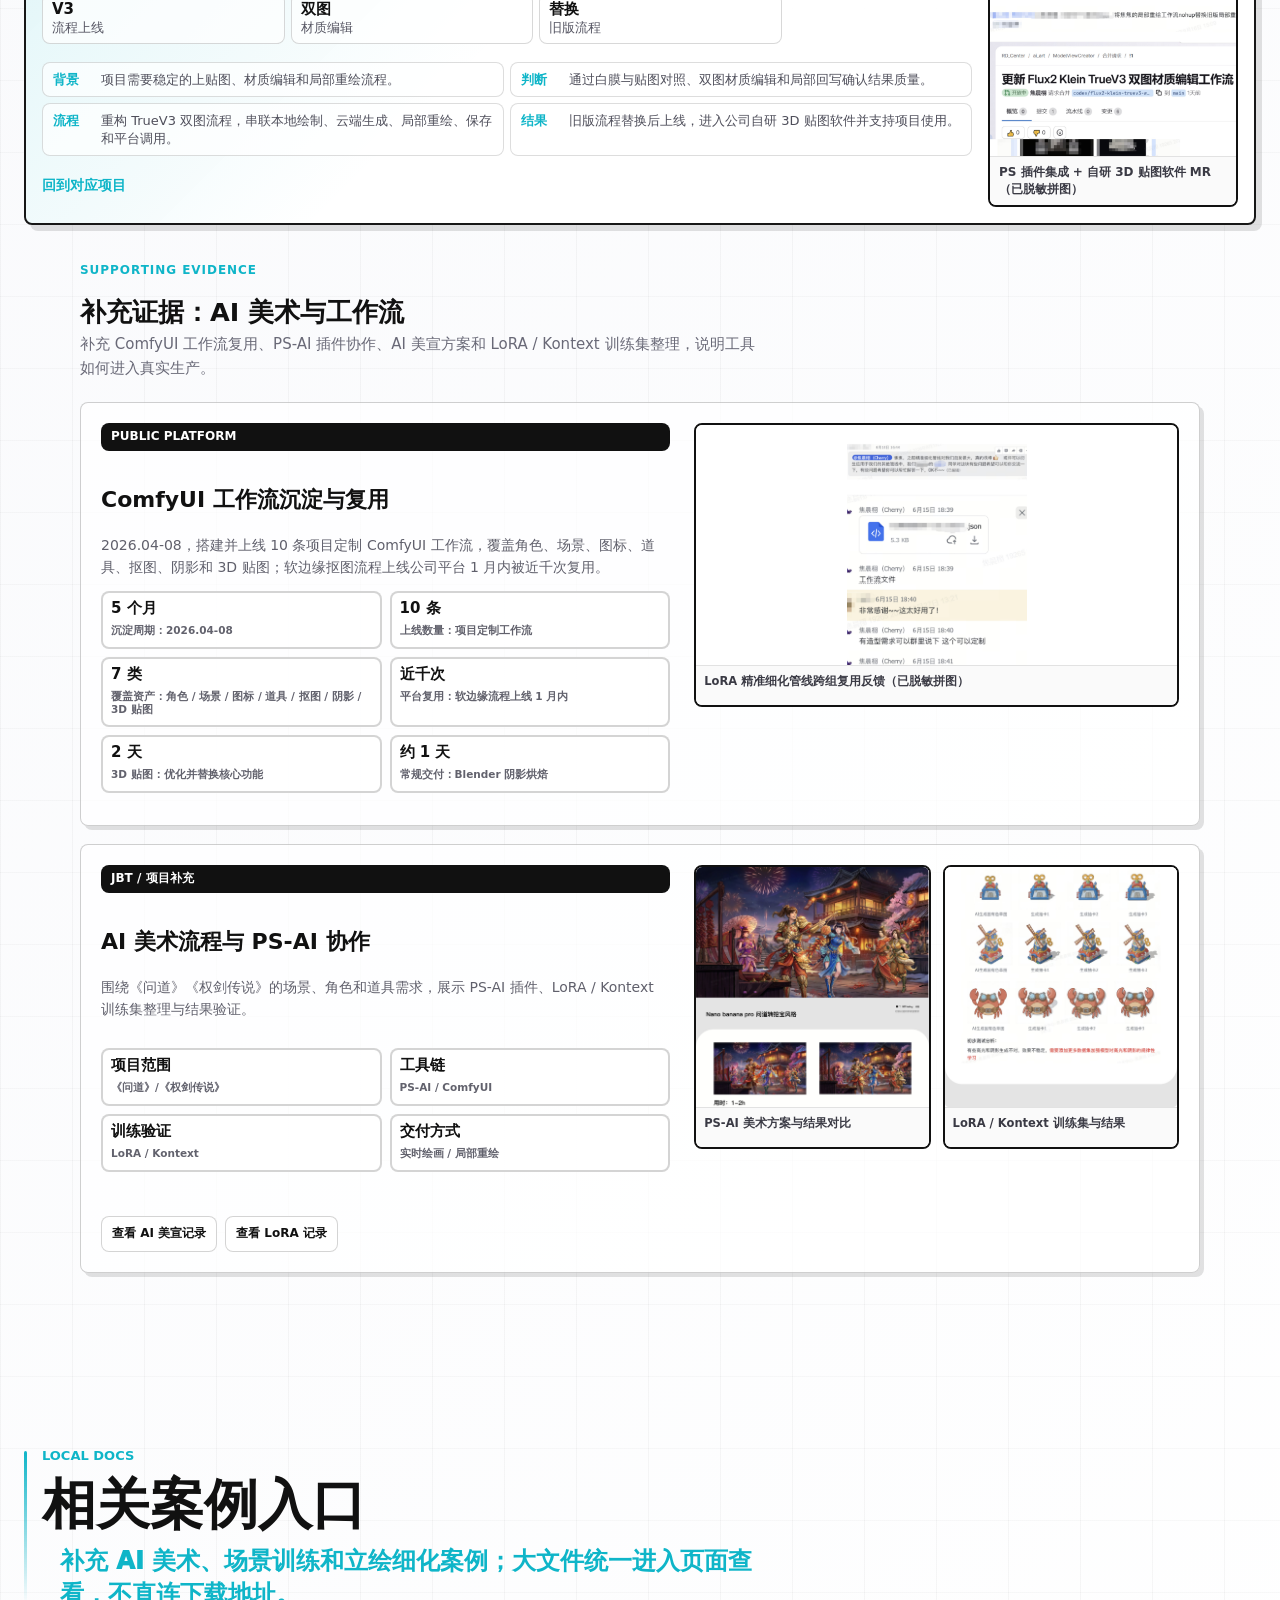
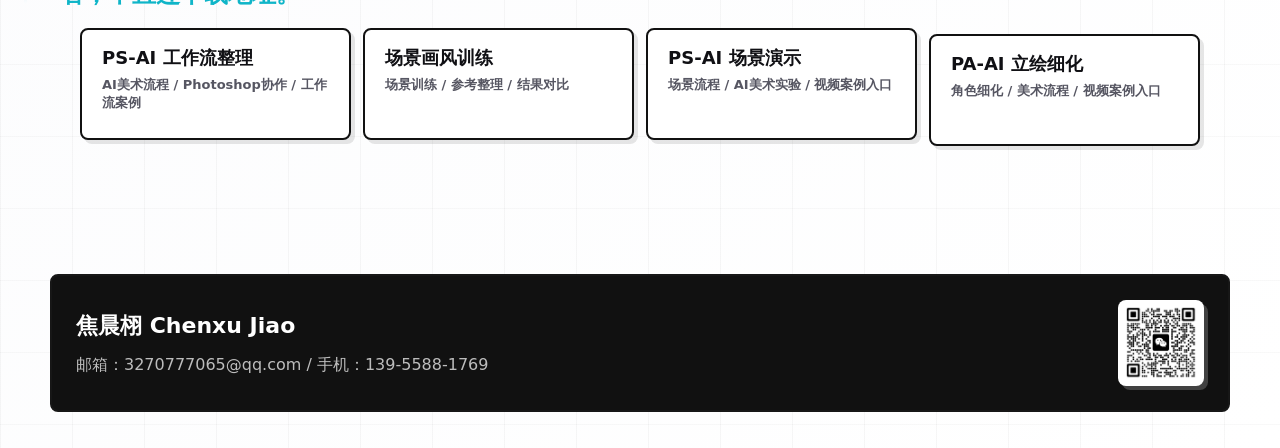
==== commit 329bef78: "Update resume copy and mobile evidence layouts" ====
--- a/index.html
+++ b/index.html
@@ -3,14 +3,15 @@
   <head>
     <meta charset="utf-8">
     <meta name="viewport" content="width=device-width, initial-scale=1">
-    <title>焦晨栩 | 综合美术（AI向）作品集简历</title>
+    <title>焦晨栩 | 游戏 AI 美术 / 综合美术（AI向）作品集</title>
     <meta
       name="description"
-      content="焦晨栩的综合美术（AI向）作品集简历：聚焦软边缘/半透明抠图、Blender + AI 阴影烘焙、公司自研 3D 贴图软件工具链三条项目落地主线。"
+      content="焦晨栩的游戏 AI 美术作品集：覆盖角色、场景、图标、道具、2D/3D 资产，具备 ComfyUI、PS-AI、Photoshop、Blender、LoRA 与 Kontext 工作流经验。"
     >
+    <link rel="icon" href="data:,">
     <link rel="stylesheet" href="styles.css?v=20260906e">
-    <link rel="stylesheet" href="evidence-fix.css?v=20260909b">
-    <script defer src="script.js?v=20260906d"></script>
+    <link rel="stylesheet" href="evidence-fix.css?v=20260910b">
+    <script defer src="script.js?v=20260909a"></script>
   </head>
   <body data-theme="engine" class="no-js">
     <script>document.body.classList.remove('no-js');</script>
@@ -21,7 +22,7 @@
         <span class="brand-mark">CX</span>
         <span>
           <strong>焦晨栩</strong>
-          <small>综合美术（AI向） / AIGC Workflow</small>
+          <small>游戏 AI 美术 / 综合美术（AI向）</small>
         </span>
       </a>
       <nav class="nav-links" aria-label="页面导航">
@@ -38,14 +39,14 @@
     <main id="main">
       <section class="hero section" id="top" aria-labelledby="hero-title">
         <div class="hero-copy reveal">
-          <p class="eyebrow">AI Art Production Workflow / Game Art Pipeline</p>
+          <p class="eyebrow">Game AI Art / Workflow Toolchain</p>
           <h1 id="hero-title">
-            <span>把美术需求做成</span>
-            <span>可复用 AI 工作流</span>
+            <span>把 AI 接进游戏</span>
+            <span>美术生产流程</span>
           </h1>
-          <p class="hero-subtitle">2D 抠图 / 3D+2D 阴影 / 公司自研 3D 贴图软件</p>
+          <p class="hero-subtitle">角色 / 场景 / 道具 / 2D·3D 资产</p>
           <p class="hero-lead">
-            面向真实项目美术需求，沉淀可运行、可交付、可复用的 AIGC 工作流。
+            面向游戏美术需求提供 AI 方案与工作流，覆盖结果评估、局部优化、2D/3D 资产交付与工具链落地。
           </p>
           <div class="hero-actions" aria-label="快速入口">
             <a class="button primary" href="#projects">看三条主线</a>
@@ -53,61 +54,61 @@
             <a class="button secondary" href="#local-docs">看本地文档</a>
           </div>
           <ul class="keyword-row" aria-label="能力关键词">
-            <li>综合美术（AI向）</li>
-            <li>2D 抠图</li>
-            <li>3D+2D 阴影</li>
-            <li>自研 3D 贴图</li>
+            <li>游戏 AI 美术</li>
+            <li>工作流工具链</li>
+            <li>2D / 3D 资产</li>
             <li>ComfyUI</li>
-            <li>Blender</li>
-            <li>LoRA / PS-AI</li>
+            <li>PS-AI</li>
+            <li>Blender × PS</li>
+            <li>LoRA / Kontext</li>
           </ul>
         </div>
 
         <div class="hero-stage reveal" aria-label="个人视觉与角色资产方向">
           <div class="stage-label">
-            <span>Profile</span>
-            <strong>综合美术（AI向）</strong>
+            <span>AI DESIGNER</span>
+            <strong>游戏 AI 美术</strong>
           </div>
           <figure class="portrait-frame">
             <img src="assets/hero-portrait.png" alt="焦晨栩个人角色视觉">
           </figure>
           <div class="stage-note">
-            <strong>视觉出身，流程落地。</strong>
-            <span>需求拆解、流程上线、团队复用，证据均已脱敏。</span>
+            <strong>美术判断，流程落地。</strong>
+            <span>从 AI 方案验证到工具链上线，连接 2D 与 3D 资产生产。</span>
           </div>
         </div>
       </section>
 
       <section class="metrics reveal" aria-label="关键数据">
         <article>
-          <strong>2D</strong>
-          <span>软边缘 / 半透明抠图稳定支持动画素材需求</span>
+          <strong>10 条</strong>
+          <span>项目定制 ComfyUI 工作流上线</span>
         </article>
         <article>
-          <strong>3D+2D</strong>
-          <span>Blender AO / 阴影烘焙约 1 天交付</span>
+          <strong>2 天</strong>
+          <span>3D 贴图流程优化并替换核心功能</span>
         </article>
         <article>
-          <strong>3D</strong>
-          <span>公司自研 3D 贴图软件核心流程重构并上线</span>
+          <strong>1 天</strong>
+          <span>Blender × Photoshop 阴影常规交付</span>
         </article>
         <article>
-          <strong>10+</strong>
-          <span>2026.04-08 持续 5 个月上线并产生复用反馈</span>
+          <strong>LoRA / Kontext</strong>
+          <span>训练集整理与结果验证</span>
         </article>
       </section>
 
       <section class="section split" id="positioning" aria-labelledby="positioning-title">
         <div class="section-heading reveal">
-          <p class="eyebrow">Positioning</p>
-          <h2 id="positioning-title">需求判断 / 工具落地 / 项目复用</h2>
+          <p class="eyebrow">Role Fit</p>
+          <h2 id="positioning-title">游戏 AI 美术 / 工具链 / 2D+3D 资产</h2>
         </div>
         <div class="text-panel reveal">
           <p>
-            围绕项目美术需求，完成参考整理、流程拆解、节点组合、输出规范和交付验证。
+            面向角色、场景、图标、道具、抠图、阴影和 3D 贴图需求，提出 AI 方案并提供可复用工作流。
           </p>
           <p>
-            已落地链路：2D 抠图、Blender 阴影烘焙、公司自研 3D 贴图软件。
+            覆盖 ComfyUI、PS-AI、Photoshop 与 Blender，完成从方案验证、结果筛选、局部优化到资产交付的闭环。
           </p>
         </div>
       </section>
@@ -125,12 +126,12 @@
               <span class="experience-period">2026.03 - 2026.09</span>
               <div class="experience-company">
                 <strong>莉莉丝科技（上海）有限公司</strong>
-                <span>AIGC 美术工作流 / 工具链方向实习</span>
-              </div>
-              <p>在研 AI 游戏项目 / 跨组美术需求 / 自研工具链</p>
+                <span>游戏 AI 美术 / 工作流工具链 / TA-AI</span>
+              </div>
+              <p>角色、场景、图标、道具 / 2D-3D 资产 / 自研工具链</p>
             </div>
             <div class="experience-body">
-              <p>围绕在研 AI 游戏项目和跨组美术需求，交付可运行、可复用的工作流与工具链方案。</p>
+              <p>面向游戏项目的角色、场景、图标、道具、抠图、阴影与自研 3D 软件需求，提出 AI 方案并提供工作流，协助完成从验证到上线。</p>
               <div class="experience-data-grid" aria-label="核心数据">
                 <span class="experience-data-label">核心数据</span>
                 <div>
@@ -138,23 +139,23 @@
                   <span>实习周期</span>
                 </div>
                 <div>
-                  <strong>10+</strong>
-                  <span>项目定制工作流</span>
-                </div>
-                <div>
-                  <strong>6 类</strong>
-                  <span>覆盖生产场景</span>
-                </div>
-                <div>
-                  <strong>多组</strong>
-                  <span>复用与咨询</span>
+                  <strong>10 条</strong>
+                  <span>定制 ComfyUI 工作流</span>
+                </div>
+                <div>
+                  <strong>2 天</strong>
+                  <span>3D 贴图流程优化</span>
+                </div>
+                <div>
+                  <strong>1 月内</strong>
+                  <span>软边缘流程近千次复用</span>
                 </div>
               </div>
               <ul>
-                <li>2026.04-08 沉淀 10+ 个项目定制 ComfyUI 工作流，覆盖图标、角色、道具、抠图、阴影、贴图等 6 类场景。</li>
-                <li>软边缘 / 半透明抠图、带阴影抠图和 Blender 阴影烘焙流程已进入项目使用。</li>
-                <li>重构公司自研 3D 贴图软件的贴图绘制链路，上线双图材质编辑、局部重绘、贴图保存与输出回写流程。</li>
-                <li>项目产生复用、跨组咨询、追加定制和交付反馈，相关记录均已脱敏。</li>
+                <li>围绕多类游戏美术资产提出 AI 方案并上线 10 条项目定制 ComfyUI 工作流，覆盖角色、场景、图标、道具、抠图、阴影和 3D 贴图；软边缘流程上线公司平台 1 月内被近千次复用。</li>
+                <li>接手前期迭代约 1 个月仍未达到使用要求的 3D 贴图工作流，2 天完成优化并替换现有核心功能，打通双图材质编辑、局部重绘、贴图保存与输出回写。</li>
+                <li>针对原有算法阴影烘焙效果不理想，提出 Blender 输出 AO/阴影、Photoshop 保留可编辑阴影与算法对齐的方案，替代原流程并沿用至今，常规需求约 1 天完成。</li>
+                <li>将 PS-AI 经验迁移至团队，提出 PS-AI 内置化方向并推动 Blender / Unity / UE5 结合 AI 延伸，入职 1 个月获专家级组长“超越预期”评价。</li>
               </ul>
               <div class="experience-links">
                 <a href="#evidence-matting">抠图证据</a>
@@ -170,12 +171,12 @@
               <span class="experience-period">2025.11 - 2026.03</span>
               <div class="experience-company">
                 <strong>厦门吉比特网络技术股份有限公司</strong>
-                <span>AIGC 视觉设计 / PS-AI 插件方向实习</span>
-              </div>
-              <p>PS-AI 插件 / 场景角色图标支持 / 项目视觉实验</p>
+                <span>AI 美术流程 / PS-AI / LoRA 实习</span>
+              </div>
+              <p>《问道》《权剑传说》 / PS-AI 插件 / LoRA 与 Kontext</p>
             </div>
             <div class="experience-body">
-              <p>围绕商业项目的场景、角色与图标美术需求，参与 PS-AI 插件能力验证和视觉方案支持，沉淀局部重绘、实时绘画、提示词文案与 ComfyUI 工作流接入经验。</p>
+              <p>围绕游戏项目 AI 美术生产，参与 PS-AI 一体化插件、实时绘画、局部重绘和 LoRA / Kontext 训练集验证。</p>
               <div class="experience-data-grid compact" aria-label="核心数据">
                 <span class="experience-data-label">核心数据</span>
                 <div>
@@ -184,20 +185,21 @@
                 </div>
                 <div>
                   <strong>PS-AI</strong>
-                  <span>局部重绘 / 实时绘画</span>
-                </div>
-                <div>
-                  <strong>LoRA</strong>
-                  <span>场景画风文档</span>
+                  <span>插件 / 实时绘画</span>
+                </div>
+                <div>
+                  <strong>1–2 小时</strong>
+                  <span>单案美宣合成</span>
                 </div>
               </div>
               <ul>
-                <li>面向场景、角色、图标等美术需求，整理参考、提示词、生成结果和项目反馈，辅助项目判断 PS-AI 在真实生产里的可用边界。</li>
-                <li>局部重绘与实时绘画经验后续迁移到莉莉丝 PS-AI 协作；高清去噪作为协助同事的 ComfyUI 工作流参考补充沉淀。</li>
+                <li>设计并开发 PS-AI 一体化插件，将 ComfyUI 工作流集成至 Photoshop，支持《权剑传说》《问道》的实时绘画、单/多图编辑与局部重绘。</li>
+                <li>围绕《问道》→《挖宝》进行风格转换，借助姿势与镜头控制完成角色动作迁移、多角色与场景风格转换及 PS 美宣合成，单案 1–2 小时交付。</li>
+                <li>围绕《权剑传说》草图转完整稿，参与 LoRA / Kontext 训练集整理与方案验证，针对 16 对数据结构和细节不一致完成结构补全、高光阴影及建筑道具泛化测试。</li>
               </ul>
               <div class="experience-links">
-                <a href="assets/local-docs/jbt-ai-art.html">吉比特｜AI×美宣</a>
-                <a href="assets/local-docs/jbt-lora-training.html">吉比特｜LoRA 训练</a>
+                <a href="assets/local-docs/jbt-ai-art.html">AI 美术案例</a>
+                <a href="assets/local-docs/jbt-lora-training.html">LoRA 训练案例</a>
               </div>
             </div>
           </article>
@@ -207,12 +209,12 @@
               <span class="experience-period">2025.02 - 2025.05</span>
               <div class="experience-company">
                 <strong>腾讯音乐娱乐集团 - 喜马拉雅</strong>
-                <span>UI / 运营视觉与 AI 辅助内容实习</span>
+                <span>UI / 运营视觉与 AI 辅助内容</span>
               </div>
               <p>会员资源位 / IP 人物生成 / 投放视觉</p>
             </div>
             <div class="experience-body">
-              <p>参与儿童会员活动设计、会员资源位和 IP 人物生成等视觉需求，负责结合用户审美、产品目标和投放节奏输出方案。</p>
+              <p>参与儿童会员活动设计、IP 人物生成和投放视觉，积累构图、色彩、光影与画面反馈判断经验。</p>
               <div class="experience-data-grid compact" aria-label="核心数据">
                 <span class="experience-data-label">核心数据</span>
                 <div>
@@ -240,73 +242,73 @@
       <section class="section" id="skills" aria-labelledby="skills-title">
         <div class="section-heading reveal">
           <p class="eyebrow">Capability System</p>
-          <h2 id="skills-title">核心能力与支撑经验</h2>
-          <p class="section-subtitle">这里只放方法标签，项目细节都放到下方证据区展开。</p>
+          <h2 id="skills-title">岗位相关能力</h2>
+          <p class="section-subtitle">围绕游戏 AI 美术、工具链、2D/3D 资产和生产流程落地展开。</p>
         </div>
         <div class="capability-grid primary-capability-grid">
           <article class="capability-card capability-card-main reveal is-active" data-theme-target="engine">
-            <span class="capability-index">2D</span>
-            <h3>2D｜抠图方法</h3>
-            <p>软边缘、半透明与动画素材的批量处理方法。</p>
+            <span class="capability-index">AI ART</span>
+            <h3>游戏 AI 美术</h3>
+            <p>角色、场景、图标、道具方案验证与结果优化。</p>
             <span class="card-jump-link card-jump-note">证据在下方展开</span>
           </article>
           <article class="capability-card capability-card-main reveal" data-theme-target="pbr">
-            <span class="capability-index">3D+2D</span>
-            <h3>3D+2D｜阴影交付</h3>
-            <p>AO、接触阴影与可编辑图层的交付方式。</p>
+            <span class="capability-index">3D × 2D</span>
+            <h3>Blender × Photoshop</h3>
+            <p>AO、接触阴影、空间层次与可编辑图层的交付流程。</p>
             <span class="card-jump-link card-jump-note">证据在下方展开</span>
           </article>
           <article class="capability-card capability-card-main reveal" data-theme-target="texture-platform">
-            <span class="capability-index">3D</span>
-            <h3>3D｜工具链重构</h3>
-            <p>双图材质编辑、贴图回写与旧版替换流程。</p>
+            <span class="capability-index">3D TOOLING</span>
+            <h3>3D 贴图工具链</h3>
+            <p>双图材质编辑、局部重绘、贴图回写与平台调用。</p>
             <span class="card-jump-link card-jump-note">证据在下方展开</span>
           </article>
         </div>
         <div class="support-capabilities reveal" aria-label="补充能力">
-          <span>补充能力</span>
-          <a data-theme-target="pipeline" href="#evidence-pipeline">方法沉淀</a>
-          <a data-theme-target="asset" href="#evidence-lora">LoRA / 场景适配</a>
-          <a data-theme-target="tooling" href="#evidence-psai">PS-AI 协作判断</a>
-          <a data-theme-target="jbt" href="#evidence-jbt">吉比特补充材料</a>
+          <span>AI 美术协作</span>
+          <a data-theme-target="pipeline" href="#evidence-pipeline">ComfyUI 管线</a>
+          <a data-theme-target="asset" href="#evidence-jbt">LoRA / Kontext 训练</a>
+          <a data-theme-target="tooling" href="assets/local-docs/jbt-ai-art.html" target="_blank" rel="noreferrer">PS-AI 协作</a>
+          <a data-theme-target="jbt" href="#evidence-jbt">PS-AI 美术流程</a>
         </div>
       </section>
 
       <section class="section project-section" id="projects" aria-labelledby="projects-title">
         <div class="section-heading reveal">
           <p class="eyebrow">Selected Works</p>
-          <h2 id="projects-title">项目主线与补充经历</h2>
-          <p class="section-subtitle">三条主线重点展开，补充项目保留为经历入口和证据索引。</p>
+          <h2 id="projects-title">岗位相关项目证据</h2>
+          <p class="section-subtitle">按游戏 AI 美术生产链路展开：AI 方案、Blender 与 PS 交付、3D 贴图工具链；补充 PS-AI、LoRA 与 Kontext。</p>
         </div>
         <div class="project-layout">
           <div class="primary-projects">
             <div class="project-group-label reveal">
               <span>主线项目</span>
-              <p>先展开 2D 资产处理、3D+2D 阴影交付和公司自研 3D 贴图软件三条链路。</p>
+              <p>优先展示 AI 2D 资产、3D 场景转 2D 交付和自研 3D 贴图工具链三条可交付链路。</p>
             </div>
             <div class="project-list" aria-label="主线项目列表">
             <article class="project-card reveal is-active" id="project-matting" data-theme-target="engine" data-evidence-target="#evidence-matting" tabindex="0">
               <div class="project-topline">
-                <strong>2D 资产处理｜软抠图 + 半透明抠图</strong>
-                <span>2D Matting / 2026</span>
-              </div>
-              <p>动画序列、毛发和半透明素材的批量抠图需求，沉淀为软边缘与半透明保留的 ComfyUI 工作流。</p>
+                <strong>AI 2D 资产处理｜角色 / 毛发 / 半透明素材</strong>
+                <span>AI 2D Assets / 2026</span>
+              </div>
+              <p>围绕角色、毛发和半透明素材整理 AI 后处理与批量抠图流程，沉淀为可复用的 ComfyUI 工作流。</p>
               <a class="project-evidence-link" href="#evidence-matting">查看证据</a>
             </article>
             <article class="project-card reveal" id="project-shadow" data-theme-target="pbr" data-evidence-target="#evidence-shadow" tabindex="0">
               <div class="project-topline">
-                <strong>3D+2D 交付｜Blender 阴影烘焙流程</strong>
-                <span>3D + 2D / 2026</span>
-              </div>
-              <p>基于项目已有 Blender 场景文件烘焙 AO、接触阴影和空间层次，再转成 Photoshop 可编辑图层。</p>
+                <strong>Blender × Photoshop｜3D 阴影转 2D 交付</strong>
+                <span>Blender × PS / 2026</span>
+              </div>
+              <p>基于项目已有 Blender 场景输出 AO、接触阴影和空间层次，再整理为 Photoshop 可编辑图层。</p>
               <a class="project-evidence-link" href="#evidence-shadow">查看证据</a>
             </article>
             <article class="project-card reveal" id="project-texture-platform" data-theme-target="texture-platform" data-evidence-target="#evidence-texture-platform" tabindex="0">
               <div class="project-topline">
-                <strong>3D 平台工具｜公司自研 3D 贴图软件</strong>
-                <span>3D AI Tooling / 2026</span>
-              </div>
-              <p>接手公司自研 3D 贴图软件的贴图绘制链路，重构双图材质编辑、局部重绘、贴图保存和输出回写流程。</p>
+                <strong>3D 贴图工具链｜自研软件流程重构</strong>
+                <span>3D Texture Tooling / 2026</span>
+              </div>
+              <p>参与公司自研 3D 贴图软件 V3 迭代，重构双图材质编辑、局部重绘、贴图保存和输出回写流程。</p>
               <a class="project-evidence-link" href="#evidence-texture-platform">查看证据</a>
             </article>
             </div>
@@ -331,24 +333,24 @@
           </aside>
           <div class="support-projects reveal" aria-label="补充项目与经历入口">
             <div class="support-projects-heading">
-              <span>补充项目 / 经历入口</span>
-              <p>保留公共平台、PS-AI、LoRA 和实习经历，补全协作背景与项目连续性。</p>
+              <span>补充案例入口</span>
+              <p>补充 ComfyUI、PS-AI、LoRA 和 AI 美术协作证据，说明工具如何进入真实生产。</p>
             </div>
             <a data-theme-target="pipeline" href="#evidence-pipeline">
-              <strong>公共平台工作流上线</strong>
-              <em>10+ 工作流 / 6 类生产场景 / 多组复用</em>
+              <strong>ComfyUI 工作流沉淀</strong>
+              <em>10 条工作流 / 7 类资产 / 1 月内近千次复用</em>
             </a>
-            <a data-theme-target="tooling" href="#evidence-psai">
-              <strong>PS-AI 插件协作</strong>
-              <em>局部重绘 / 实时绘画 / ComfyUI 接入参考</em>
+            <a data-theme-target="tooling" href="assets/local-docs/jbt-ai-art.html" target="_blank" rel="noreferrer">
+              <strong>PS-AI 美术协作</strong>
+              <em>PS-AI 插件 / ComfyUI 接入 / 实时绘画</em>
             </a>
-            <a data-theme-target="asset" href="#evidence-lora">
-              <strong>LoRA 风格适配</strong>
-              <em>参考整理 / 训练文档 / 批次反馈</em>
+            <a data-theme-target="asset" href="#evidence-jbt">
+              <strong>LoRA / Kontext 训练与风格适配</strong>
+              <em>训练集整理 / 结果验证 / 草图转完整稿</em>
             </a>
             <a href="#experience">
-              <strong>实习经历完整线</strong>
-              <em>莉莉丝 / 吉比特 / 腾讯音乐</em>
+              <strong>完整实习经历</strong>
+              <em>游戏 AI 美术 / 工具链 / 2D-3D 资产</em>
             </a>
           </div>
         </div>
@@ -357,15 +359,15 @@
       <section class="section evidence-section" id="evidence" aria-labelledby="evidence-title">
         <div class="section-heading reveal">
           <p class="eyebrow">Evidence Gateway</p>
-          <h2 id="evidence-title">三条主线证据 + 补充材料</h2>
-        </div>
-        <p class="section-intro reveal">前三块展开完整证据链；下方保留公共平台、PS-AI、LoRA 等补充记录，截图可点击查看完整版本。</p>
+          <h2 id="evidence-title">岗位相关证据</h2>
+        </div>
+        <p class="section-intro reveal">优先看三条可交付链路：AI 2D 资产处理、Blender × Photoshop 交付、3D 贴图工具链；下方补充 ComfyUI、PS-AI、LoRA 与 Kontext 记录。</p>
 
         <div class="main-case-grid">
           <article class="evidence-card main-case-card reveal" id="evidence-matting">
-            <span class="evidence-meta">01 / 2D Matting</span>
-            <h3>2D：软抠图 + 半透明抠图</h3>
-            <p>毛发、半透明边缘、带阴影素材和动画序列抠图需求，整理为可批量运行的 ComfyUI 工作流。</p>
+            <span class="evidence-meta">01 / AI 2D ASSETS</span>
+            <h3>AI 2D 资产处理：角色 / 毛发 / 半透明素材</h3>
+            <p>围绕角色、毛发、半透明边缘和动画序列整理 AI 后处理与批量抠图流程，沉淀为可运行的 ComfyUI 工作流。</p>
             <div class="case-data-row" aria-label="2D 抠图结果数据">
               <span><strong>长期</strong>动画素材需求</span>
               <span><strong>批量</strong>本地运行</span>
@@ -378,7 +380,7 @@
               </div>
               <div>
                 <dt>判断</dt>
-                <dd>普通硬边素材重在轮廓干净；角色、发丝和半透明材质重在保留 Alpha 过渡。</dd>
+                <dd>根据轮廓干净度、发丝细节、半透明边缘和 Alpha 过渡筛选结果。</dd>
               </div>
               <div>
                 <dt>流程</dt>
@@ -395,13 +397,13 @@
                 <figcaption>项目反馈 / 带阴影版本 / 跨组咨询 / 批量运行文档（已脱敏拼图）</figcaption>
               </figure>
               <figure class="evidence-shot evidence-video-shot evidence-focus-matting-demo">
-                <video controls preload="metadata" playsinline>
+                <video controls preload="metadata" playsinline poster="assets/demo-matting-soft-edge-poster.jpg">
                   <source src="assets/demo-matting-soft-edge.mp4" type="video/mp4">
                 </video>
                 <figcaption>演示视频：软抠图</figcaption>
               </figure>
               <figure class="evidence-shot evidence-video-shot evidence-focus-matting-user">
-                <video controls preload="metadata" playsinline>
+                <video controls preload="metadata" playsinline poster="assets/demo-matting-user-poster.jpg">
                   <source src="assets/demo-matting-user.mp4" type="video/mp4">
                 </video>
                 <figcaption>演示视频：软边缘抠图补充演示</figcaption>
@@ -411,9 +413,9 @@
           </article>
 
           <article class="evidence-card main-case-card reveal" id="evidence-shadow">
-            <span class="evidence-meta">02 / 3D + 2D</span>
-            <h3>3D+2D：Blender + AI 阴影烘焙流程</h3>
-            <p>利用项目已有 Blender 场景信息烘焙 AO / 阴影，再整理成 Photoshop 可编辑图层，支撑 2D 美术和动效继续使用。</p>
+            <span class="evidence-meta">02 / BLENDER × PS</span>
+            <h3>Blender × Photoshop：3D 阴影转 2D 可编辑交付</h3>
+            <p>利用项目已有 Blender 场景信息输出 AO、接触阴影和空间层次，再整理成 Photoshop 可编辑图层，支撑后续美术制作。</p>
             <div class="case-data-row" aria-label="阴影烘焙结果数据">
               <span><strong>约 1 天</strong>常规交付</span>
               <span><strong>AO / 阴影</strong>独立图层</span>
@@ -426,7 +428,7 @@
               </div>
               <div>
                 <dt>判断</dt>
-                <dd>已有 Blender 场景文件，可用真实 3D 信息输出 AO、接触阴影和遮挡层次。</dd>
+                <dd>利用已有 Blender 场景中的真实 3D 信息，输出 AO、接触阴影和遮挡层次。</dd>
               </div>
               <div>
                 <dt>流程</dt>
@@ -463,9 +465,9 @@
           </article>
 
           <article class="evidence-card main-case-card reveal" id="evidence-texture-platform">
-            <span class="evidence-meta">03 / 3D Tooling</span>
-            <h3>3D：公司自研 3D 贴图软件工具链</h3>
-            <p>围绕公司自研 3D 贴图能力，重构双图材质编辑与回写流程，打通贴图生成到平台调用的闭环。</p>
+            <span class="evidence-meta">03 / 3D TEXTURE TOOLING</span>
+            <h3>3D 贴图工具链：自研软件流程重构</h3>
+            <p>参与公司自研 3D 贴图软件 V3 迭代，重构双图材质编辑、局部重绘和输出回写，打通贴图生成到平台调用的流程。</p>
             <div class="case-data-row" aria-label="3D 贴图软件结果数据">
               <span><strong>V3</strong>流程上线</span>
               <span><strong>双图</strong>材质编辑</span>
@@ -474,19 +476,19 @@
             <dl class="evidence-points" aria-label="自研 3D 贴图软件证据链">
               <div>
                 <dt>背景</dt>
-                <dd>需要稳定的上贴图和局部重绘流程。</dd>
+                <dd>项目需要稳定的上贴图、材质编辑和局部重绘流程。</dd>
               </div>
               <div>
                 <dt>判断</dt>
-                <dd>白膜贴图、双图编辑、回写要串成闭环。</dd>
+                <dd>通过白膜与贴图对照、双图材质编辑和局部回写确认结果质量。</dd>
               </div>
               <div>
                 <dt>流程</dt>
-                <dd>重构 TrueV3 双图流程，串联本地绘制、云端生成、保存调用。</dd>
+                <dd>重构 TrueV3 双图流程，串联本地绘制、云端生成、局部重绘、保存和平台调用。</dd>
               </div>
               <div>
                 <dt>结果</dt>
-                <dd>旧版替换后上线，进入公司自研 3D 贴图软件。</dd>
+                <dd>旧版流程替换后上线，进入公司自研 3D 贴图软件并支持项目使用。</dd>
               </div>
             </dl>
             <div class="evidence-media-grid evidence-media-wide">
@@ -501,35 +503,35 @@
 
         <div class="support-evidence-block reveal" aria-label="辅助证据">
           <p class="eyebrow">Supporting Evidence</p>
-          <h3>辅助证据</h3>
-          <p>除三条主线外，保留公共平台数据、PS-AI 协作、LoRA / 风格适配记录，作为完整经历补充。</p>
+          <h3>补充证据：AI 美术与工作流</h3>
+          <p>补充 ComfyUI 工作流复用、PS-AI 插件协作、AI 美宣方案和 LoRA / Kontext 训练集整理，说明工具如何进入真实生产。</p>
         </div>
 
         <div class="evidence-grid support-evidence-grid">
           <article class="evidence-card reveal" id="evidence-pipeline">
             <span class="evidence-meta">Public Platform</span>
-            <h3>公共平台工作流上线</h3>
-            <p>2026.04-08，沉淀 10+ 个项目定制 ComfyUI 工作流，覆盖 6 类生产场景；上线公司公共平台后一周内使用次数进入前五。</p>
+            <h3>ComfyUI 工作流沉淀与复用</h3>
+            <p>2026.04-08，搭建并上线 10 条项目定制 ComfyUI 工作流，覆盖角色、场景、图标、道具、抠图、阴影和 3D 贴图；软边缘抠图流程上线公司平台 1 月内被近千次复用。</p>
             <div class="pipeline-data-strip" aria-label="公共平台工作流数据">
               <div>
                 <strong>5 个月</strong>
                 <span>沉淀周期：2026.04-08</span>
               </div>
               <div>
-                <strong>10+</strong>
+                <strong>10 条</strong>
                 <span>上线数量：项目定制工作流</span>
               </div>
               <div>
-                <strong>6 类</strong>
-                <span>6 类生产场景：图标 / 角色 / 道具 / 抠图 / 阴影 / 贴图</span>
-              </div>
-              <div>
-                <strong>前五</strong>
-                <span>平台表现：上线后一周内使用次数进入前五</span>
-              </div>
-              <div>
-                <strong>几十到上百张</strong>
-                <span>批量处理：几十到上百张素材</span>
+                <strong>7 类</strong>
+                <span>覆盖资产：角色 / 场景 / 图标 / 道具 / 抠图 / 阴影 / 3D 贴图</span>
+              </div>
+              <div>
+                <strong>近千次</strong>
+                <span>平台复用：软边缘流程上线 1 月内</span>
+              </div>
+              <div>
+                <strong>2 天</strong>
+                <span>3D 贴图：优化并替换核心功能</span>
               </div>
               <div>
                 <strong>约 1 天</strong>
@@ -544,35 +546,35 @@
             </div>
           </article>
           <article class="evidence-card reveal" id="evidence-jbt">
-            <span class="evidence-meta">吉比特 / 项目补充</span>
-            <h3>AI 美宣协作与 LoRA 训练</h3>
-            <p>围绕场景、角色和道具素材，展示 AI 美宣协作过程，以及 LoRA 训练集整理与输出结果。</p>
+            <span class="evidence-meta">JBT / 项目补充</span>
+            <h3>AI 美术流程与 PS-AI 协作</h3>
+            <p>围绕《问道》《权剑传说》的场景、角色和道具需求，展示 PS-AI 插件、LoRA / Kontext 训练集整理与结果验证。</p>
             <div class="pipeline-data-strip" aria-label="吉比特项目内容">
               <div>
-                <strong>AI 美宣</strong>
-                <span>场景与角色方案</span>
-              </div>
-              <div>
-                <strong>LoRA</strong>
-                <span>道具与场景训练集</span>
-              </div>
-              <div>
-                <strong>素材</strong>
-                <span>角色 / 道具 / 场景</span>
-              </div>
-              <div>
-                <strong>结果</strong>
-                <span>生成与训练输出</span>
+                <strong>项目范围</strong>
+                <span>《问道》/《权剑传说》</span>
+              </div>
+              <div>
+                <strong>工具链</strong>
+                <span>PS-AI / ComfyUI</span>
+              </div>
+              <div>
+                <strong>训练验证</strong>
+                <span>LoRA / Kontext</span>
+              </div>
+              <div>
+                <strong>交付方式</strong>
+                <span>实时绘画 / 局部重绘</span>
               </div>
             </div>
             <div class="evidence-media-grid jbt-preview-grid">
               <figure class="evidence-shot jbt-preview-shot jbt-preview-top evidence-image-tall">
                 <img src="assets/jbt-external.jpg" alt="吉比特内容总览，上半段展示美宣协作部分">
-                <figcaption>AI 美宣方案与结果对比</figcaption>
+                <figcaption>PS-AI 美术方案与结果对比</figcaption>
               </figure>
               <figure class="evidence-shot jbt-preview-shot jbt-preview-bottom evidence-image-tall">
                 <img src="assets/jbt-external.jpg" alt="吉比特内容总览，下半段展示 LoRA 训练思路和结果部分">
-                <figcaption>LoRA 训练集与输出结果</figcaption>
+                <figcaption>LoRA / Kontext 训练集与结果</figcaption>
               </figure>
             </div>
             <div class="experience-links">
@@ -586,25 +588,25 @@
       <section class="section" id="local-docs" aria-labelledby="local-docs-title">
         <div class="section-heading reveal">
           <p class="eyebrow">Local Docs</p>
-          <h2 id="local-docs-title">GitHub 资源入口</h2>
-          <p class="section-subtitle">前两个是页内预览，不直连原件下载；后两个改走 GitHub 视频页入口。</p>
+          <h2 id="local-docs-title">相关案例入口</h2>
+          <p class="section-subtitle">补充 AI 美术、场景训练和立绘细化案例；大文件统一进入页面查看，不直连下载地址。</p>
         </div>
         <div class="support-projects reveal" aria-label="本地文档索引">
           <a href="assets/local-docs/ps-ai-workflow.html" target="_blank" rel="noreferrer">
-            <strong>PS-AI 工作整理</strong>
-            <em>HTML 预览 / 文档入口 / 26 MB / 工作流整理与岗位说明</em>
+            <strong>PS-AI 工作流整理</strong>
+            <em>AI美术流程 / Photoshop协作 / 工作流案例</em>
           </a>
           <a href="assets/local-docs/m88-scene-training.html" target="_blank" rel="noreferrer">
-            <strong>仗剑传说</strong>
-            <em>HTML 预览 / 文档入口 / 96 MB / 大体量训练整理</em>
+            <strong>场景画风训练</strong>
+            <em>场景训练 / 参考整理 / 结果对比</em>
           </a>
           <a href="assets/local-docs/ps-ai-scene-demo.html" target="_blank" rel="noreferrer">
-            <strong>ps-ai 场景演示</strong>
-            <em>GitHub 页面 / 视频入口 / 209 MB / 大视频入口</em>
+            <strong>PS-AI 场景演示</strong>
+            <em>场景流程 / AI美术实验 / 视频案例入口</em>
           </a>
           <a href="assets/local-docs/pa-ai-detail-demo.html" target="_blank" rel="noreferrer">
-            <strong>PA-AI 立绘设计细化</strong>
-            <em>GitHub 页面 / 视频入口 / 208 MB / 美宣流程入口</em>
+            <strong>PA-AI 立绘细化</strong>
+            <em>角色细化 / 美术流程 / 视频案例入口</em>
           </a>
         </div>
       </section>
--- a/evidence-fix.css
+++ b/evidence-fix.css
@@ -376,3 +376,174 @@
     max-height: none !important;
   }
 }
+
+/* JBT mobile fallback:
+   the source proof is a very tall composite image, so never let its natural
+   height determine the phone layout or leave the reveal card visually blank. */
+@media (max-width: 820px) {
+  html body #evidence-jbt.evidence-card,
+  html body #evidence-jbt.reveal {
+    display: block !important;
+    width: 100% !important;
+    min-width: 0 !important;
+    min-height: 0 !important;
+    height: auto !important;
+    padding: 16px !important;
+    overflow: hidden !important;
+    opacity: 1 !important;
+    visibility: visible !important;
+    transform: none !important;
+  }
+
+  html body #evidence-jbt > * {
+    min-width: 0 !important;
+  }
+
+  html body #evidence-jbt > .evidence-meta,
+  html body #evidence-jbt > h3,
+  html body #evidence-jbt > p,
+  html body #evidence-jbt > .pipeline-data-strip,
+  html body #evidence-jbt > .evidence-media-grid,
+  html body #evidence-jbt > .experience-links {
+    width: 100% !important;
+    margin-left: 0 !important;
+    margin-right: 0 !important;
+  }
+
+  html body #evidence-jbt > .pipeline-data-strip {
+    display: grid !important;
+    grid-template-columns: repeat(2, minmax(0, 1fr)) !important;
+    gap: 8px !important;
+    margin-top: 14px !important;
+    margin-bottom: 0 !important;
+  }
+
+  html body #evidence-jbt > .evidence-media-grid.jbt-preview-grid {
+    display: grid !important;
+    grid-template-columns: minmax(0, 1fr) !important;
+    grid-auto-rows: auto !important;
+    gap: 12px !important;
+    height: auto !important;
+    margin-top: 16px !important;
+    position: static !important;
+  }
+
+  html body #evidence-jbt .jbt-preview-shot {
+    display: flex !important;
+    flex-direction: column !important;
+    width: 100% !important;
+    min-width: 0 !important;
+    min-height: 0 !important;
+    height: auto !important;
+    max-height: none !important;
+    margin: 0 !important;
+    overflow: hidden !important;
+  }
+
+  html body #evidence-jbt .jbt-preview-shot img {
+    display: block !important;
+    width: 100% !important;
+    height: 220px !important;
+    max-height: 220px !important;
+    object-fit: cover !important;
+  }
+
+  html body #evidence-jbt .jbt-preview-top img {
+    object-position: top center !important;
+  }
+
+  html body #evidence-jbt .jbt-preview-bottom img {
+    object-position: bottom center !important;
+  }
+
+  html body #evidence-jbt > .experience-links {
+    display: flex !important;
+    flex-wrap: wrap !important;
+    gap: 8px !important;
+    margin-top: 14px !important;
+  }
+}
+
+/* Soft-matting mobile layout:
+   override the desktop collage/video grid and the late square-video rule.
+   Each proof item must occupy its own full-width row on a phone. */
+@media (max-width: 820px) {
+  html body #evidence-matting.main-case-card {
+    display: block !important;
+    width: 100% !important;
+    min-width: 0 !important;
+    min-height: 0 !important;
+    height: auto !important;
+    padding: 16px !important;
+    overflow: visible !important;
+  }
+
+  html body #evidence-matting > .evidence-points {
+    grid-template-columns: 1fr !important;
+    gap: 8px !important;
+  }
+
+  html body #evidence-matting > .evidence-media-grid {
+    display: grid !important;
+    grid-template-columns: minmax(0, 1fr) !important;
+    grid-template-rows: auto !important;
+    grid-auto-rows: auto !important;
+    align-items: start !important;
+    align-content: start !important;
+    gap: 12px !important;
+    width: 100% !important;
+    height: auto !important;
+    margin-top: 16px !important;
+    position: static !important;
+  }
+
+  html body #evidence-matting > .evidence-media-grid > .evidence-shot {
+    grid-row: auto !important;
+    align-self: start !important;
+    display: flex !important;
+    flex-direction: column !important;
+    width: 100% !important;
+    min-width: 0 !important;
+    min-height: 0 !important;
+    height: auto !important;
+    max-height: none !important;
+    margin: 0 !important;
+  }
+
+  html body #evidence-matting > .evidence-media-grid > .evidence-shot:nth-child(1),
+  html body #evidence-matting > .evidence-media-grid > .evidence-shot:nth-child(2),
+  html body #evidence-matting > .evidence-media-grid > .evidence-shot:nth-child(3) {
+    grid-column: 1 !important;
+    grid-row: auto !important;
+  }
+
+  html body #evidence-matting > .evidence-media-grid > .evidence-shot.evidence-image-tall {
+    aspect-ratio: auto !important;
+  }
+
+  html body #evidence-matting > .evidence-media-grid > .evidence-shot.evidence-image-tall img {
+    display: block !important;
+    width: 100% !important;
+    height: auto !important;
+    max-height: 520px !important;
+    object-fit: contain !important;
+    object-position: top center !important;
+  }
+
+  html body #evidence-matting > .evidence-media-grid > .evidence-video-shot {
+    aspect-ratio: 16 / 9 !important;
+    height: auto !important;
+    max-height: none !important;
+    overflow: hidden !important;
+  }
+
+  html body #evidence-matting > .evidence-media-grid > .evidence-video-shot video {
+    display: block !important;
+    width: 100% !important;
+    height: 100% !important;
+    min-height: 0 !important;
+    max-height: none !important;
+    object-fit: contain !important;
+    background: #111 !important;
+  }
+}
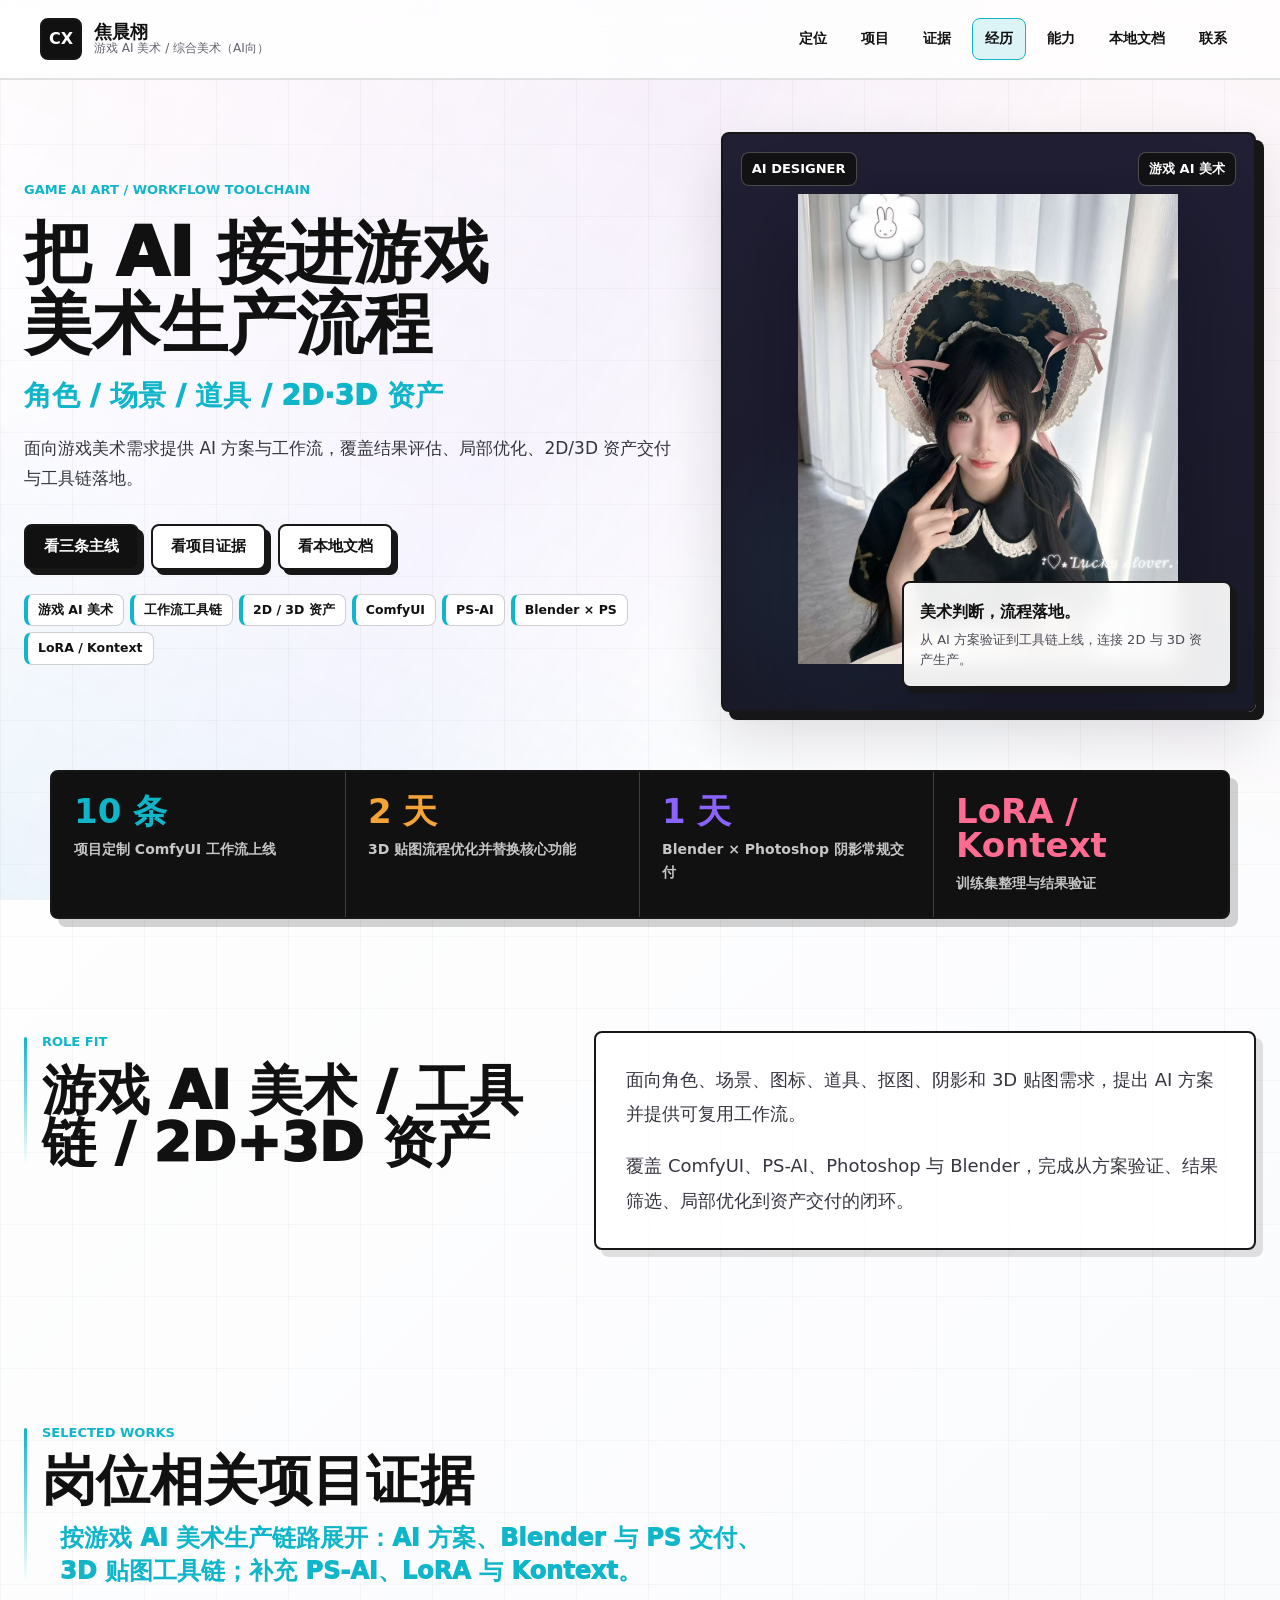
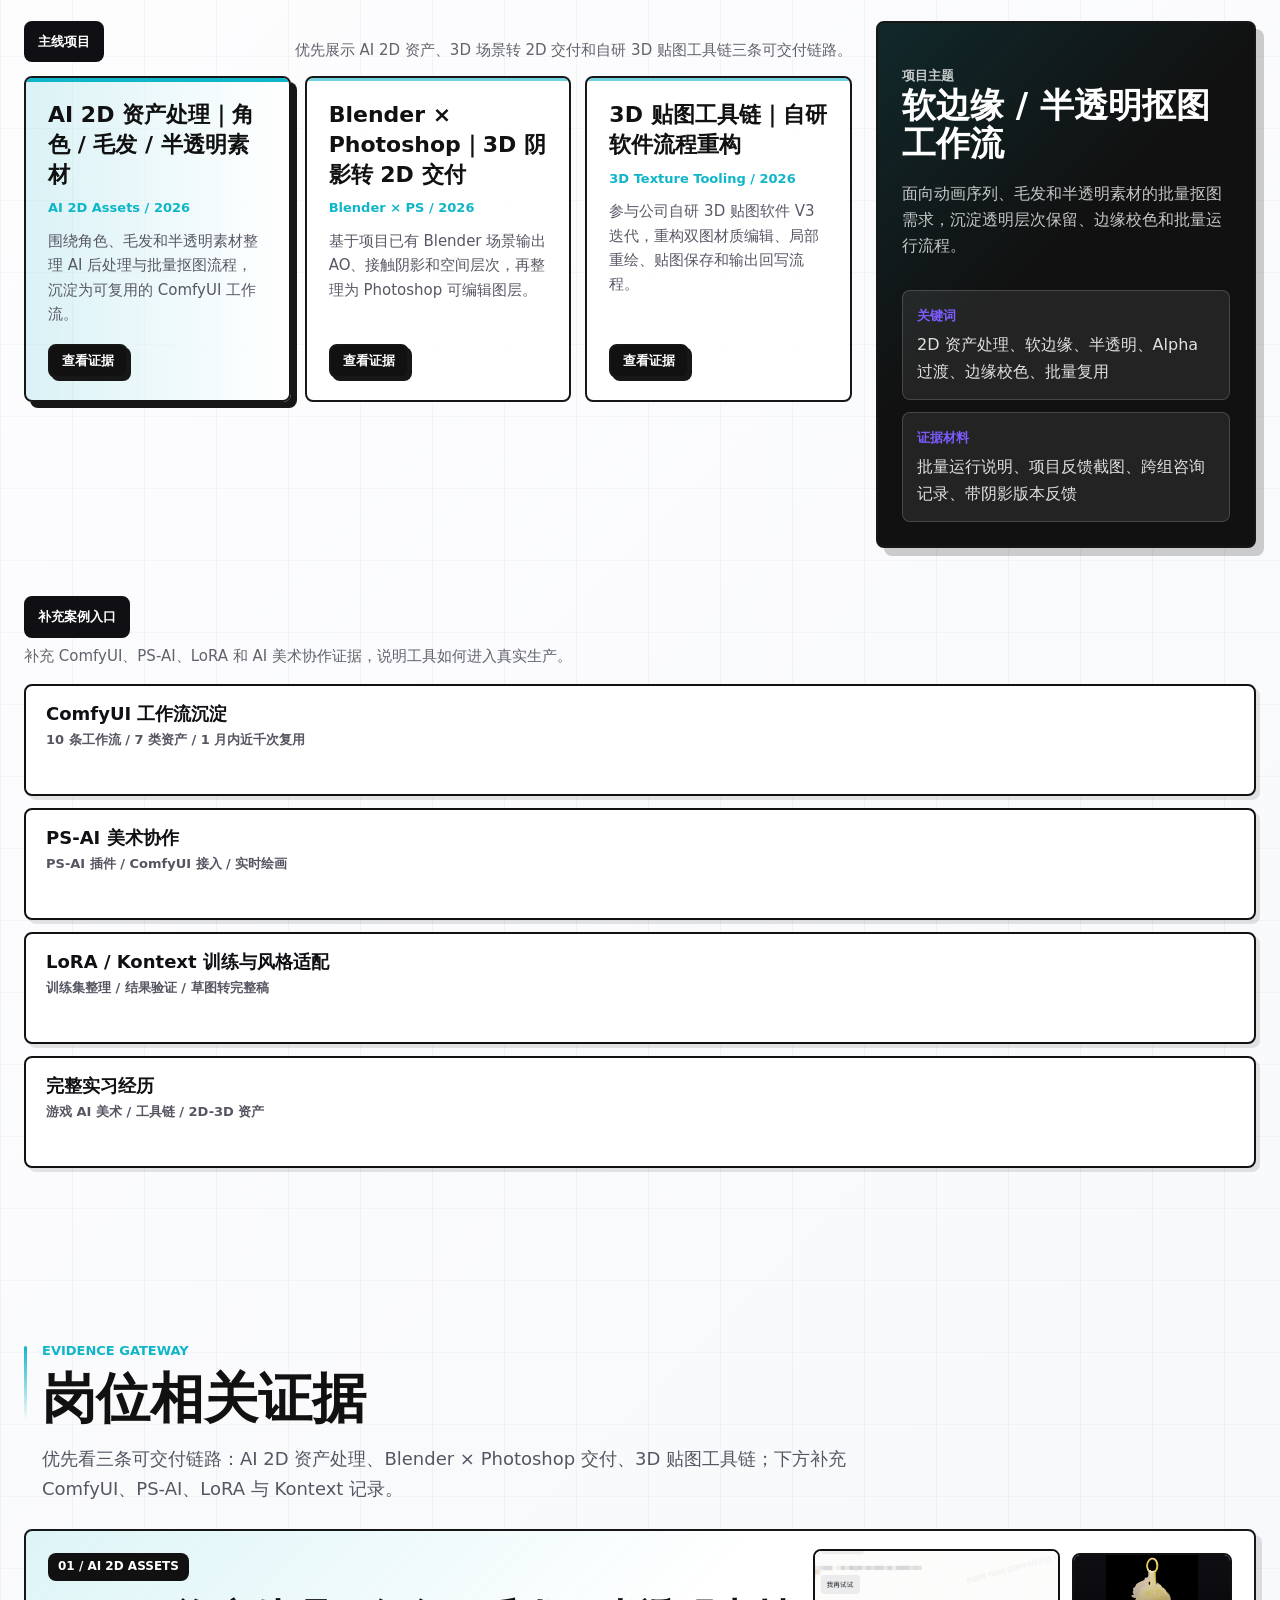
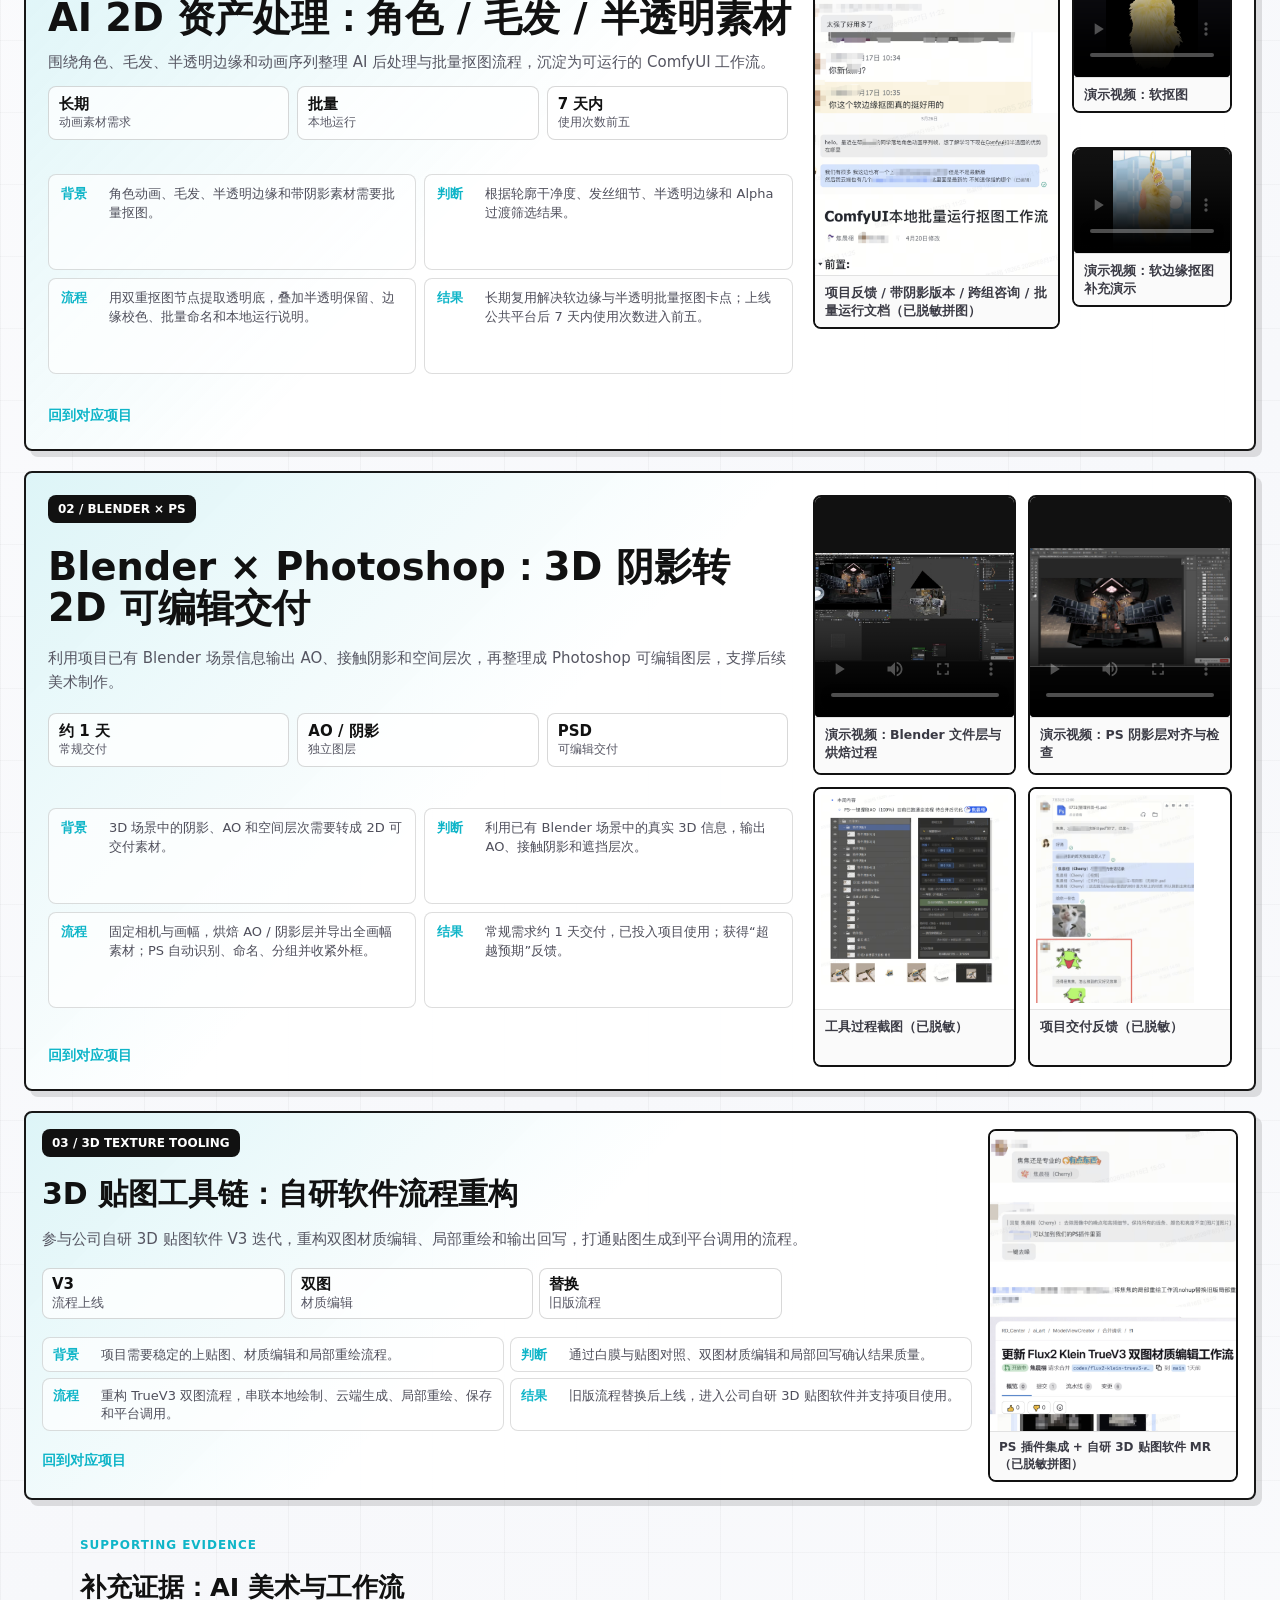
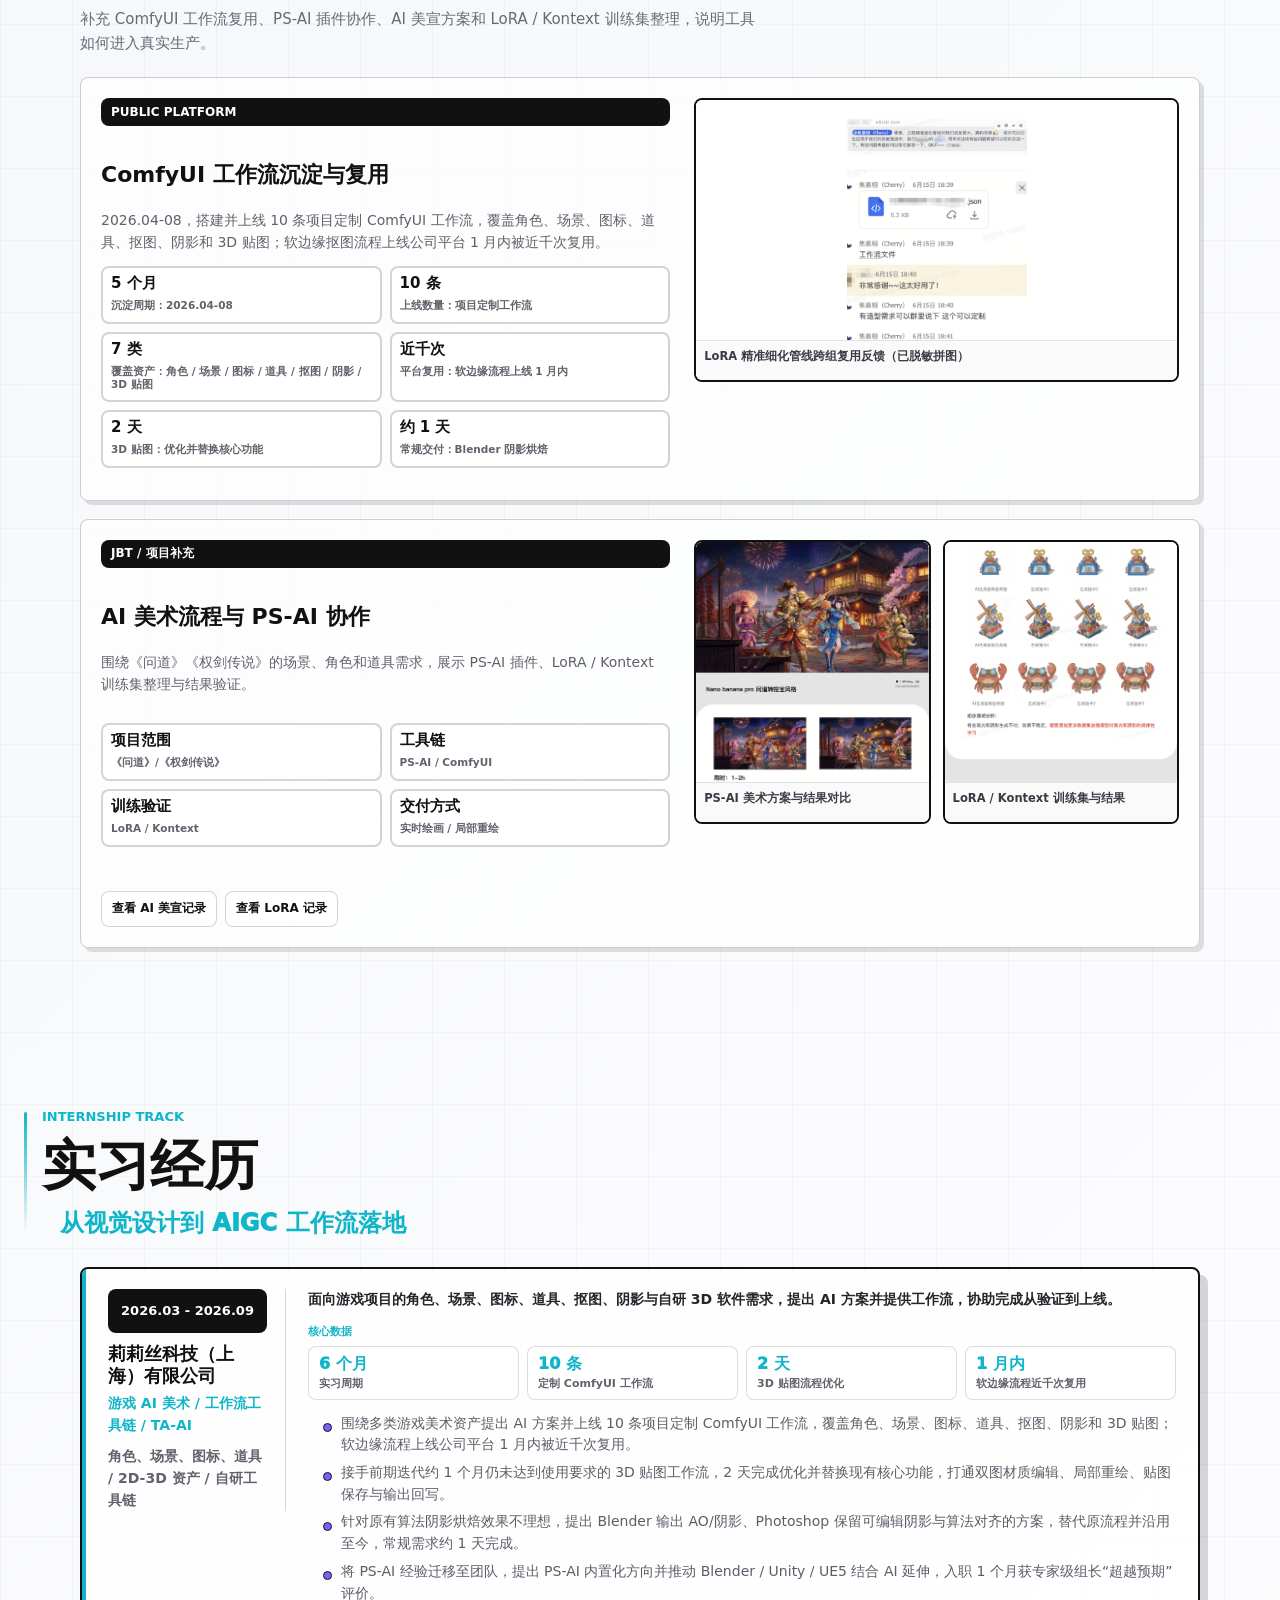
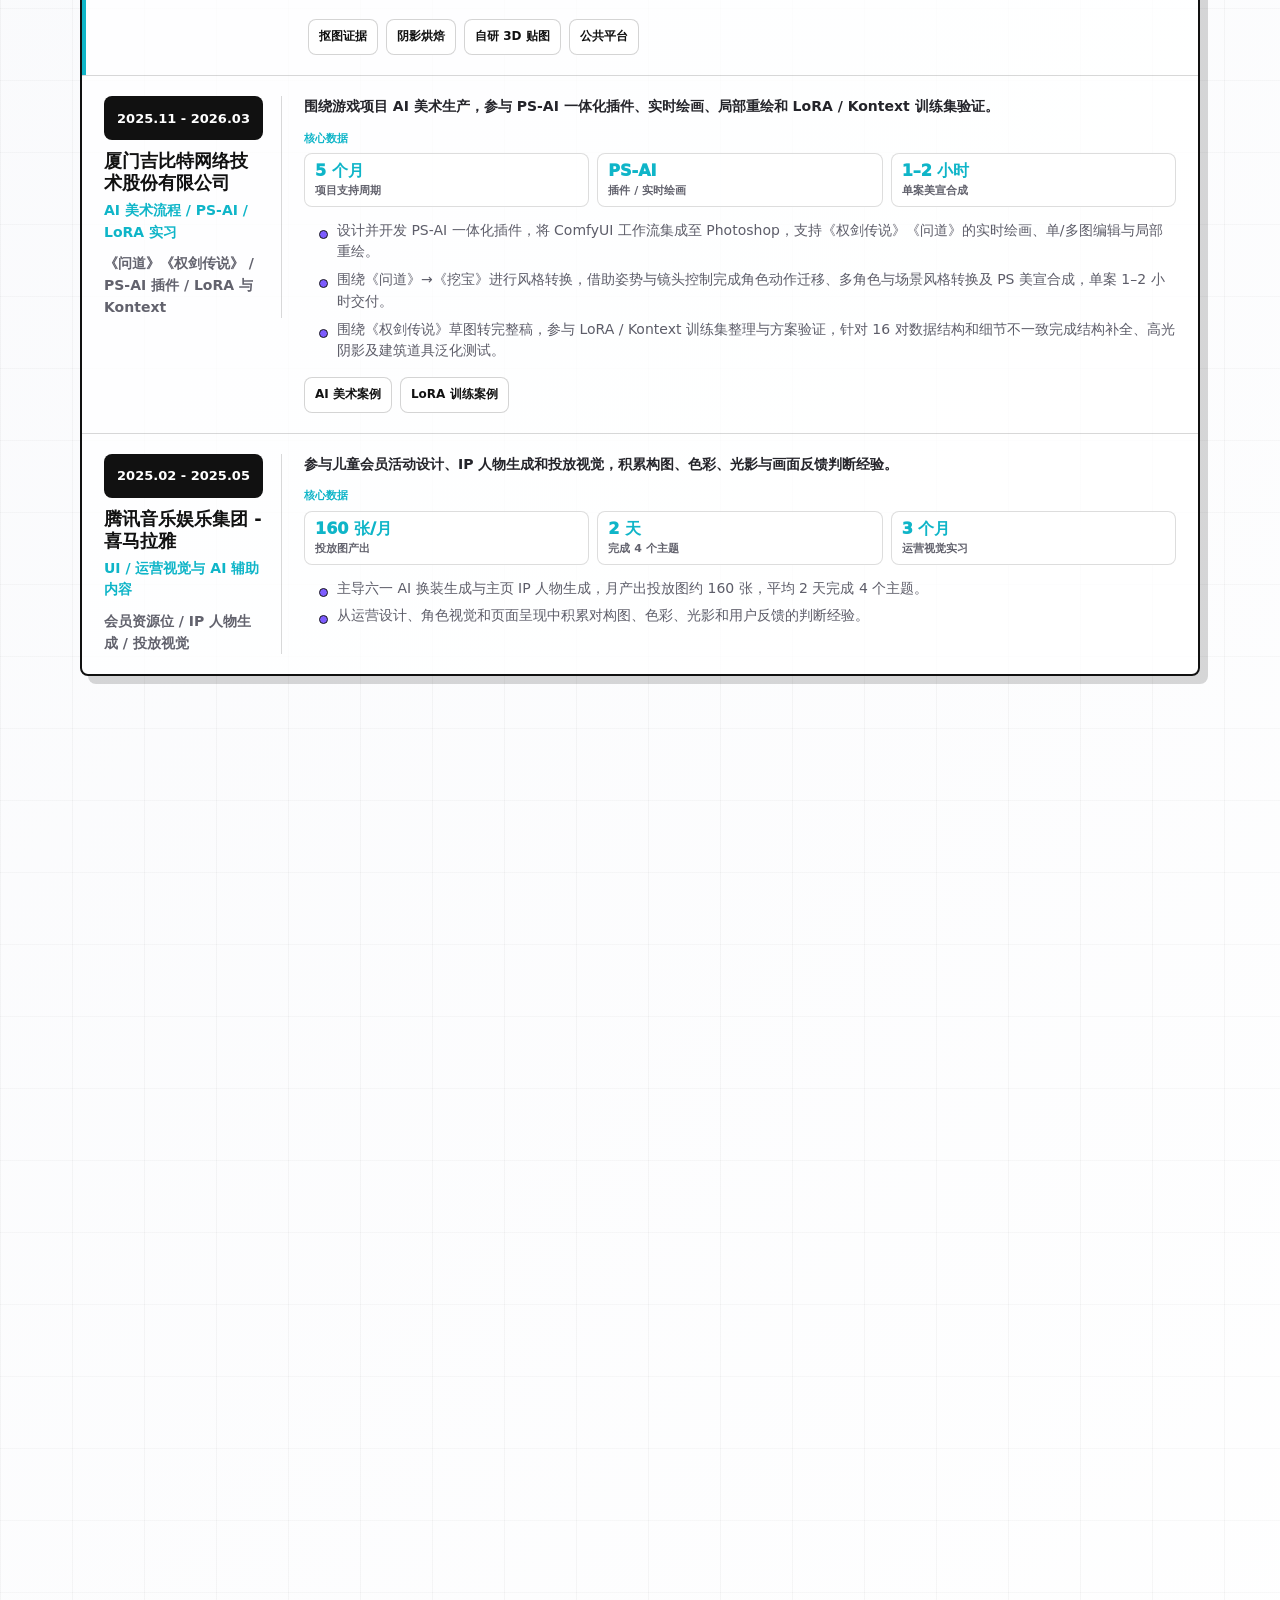
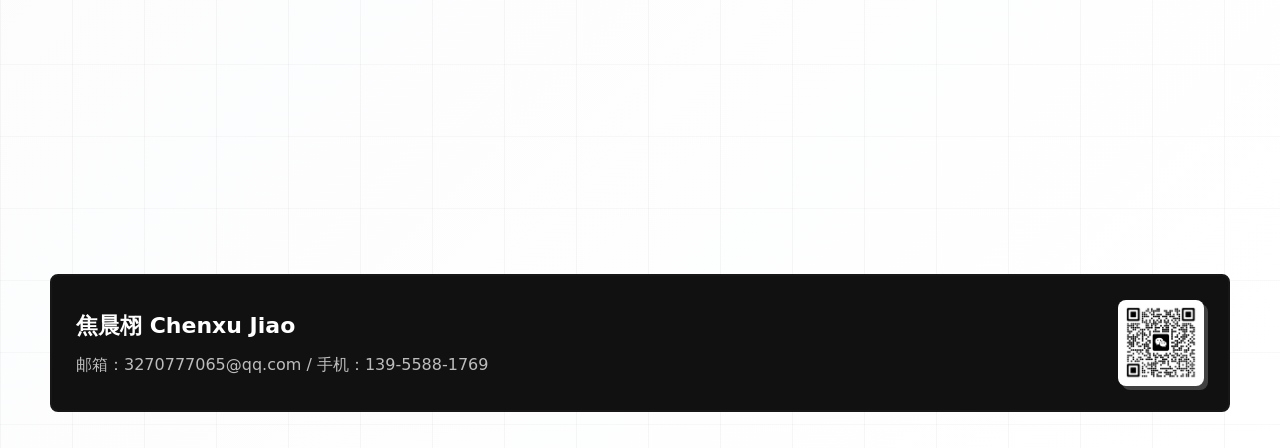
==== commit ec38c89a: "Prioritize selected projects and evidence" ====
--- a/index.html
+++ b/index.html
@@ -10,7 +10,7 @@
     >
     <link rel="icon" href="data:,">
     <link rel="stylesheet" href="styles.css?v=20260906e">
-    <link rel="stylesheet" href="evidence-fix.css?v=20260910b">
+    <link rel="stylesheet" href="evidence-fix.css?v=20260910c">
     <script defer src="script.js?v=20260909a"></script>
   </head>
   <body data-theme="engine" class="no-js">
@@ -27,10 +27,10 @@
       </a>
       <nav class="nav-links" aria-label="页面导航">
         <a href="#positioning">定位</a>
+        <a href="#projects">项目</a>
+        <a href="#evidence">证据</a>
         <a href="#experience">经历</a>
         <a href="#skills">能力</a>
-        <a href="#projects">项目</a>
-        <a href="#evidence">证据</a>
         <a href="#local-docs">本地文档</a>
         <a href="#contact">联系</a>
       </nav>
--- a/evidence-fix.css
+++ b/evidence-fix.css
@@ -377,6 +377,46 @@
   }
 }
 
+/* Interview-first section order:
+   show the three selected project lines and their proof before the
+   longer internship history and supporting capability index. */
+html body > main#main {
+  display: flex !important;
+  flex-direction: column !important;
+}
+
+html body > main#main > #top {
+  order: 1;
+}
+
+html body > main#main > .metrics {
+  order: 2;
+}
+
+html body > main#main > #positioning {
+  order: 3;
+}
+
+html body > main#main > #projects {
+  order: 4;
+}
+
+html body > main#main > #evidence {
+  order: 5;
+}
+
+html body > main#main > #experience {
+  order: 6;
+}
+
+html body > main#main > #skills {
+  order: 7;
+}
+
+html body > main#main > #local-docs {
+  order: 8;
+}
+
 /* JBT mobile fallback:
    the source proof is a very tall composite image, so never let its natural
    height determine the phone layout or leave the reveal card visually blank. */
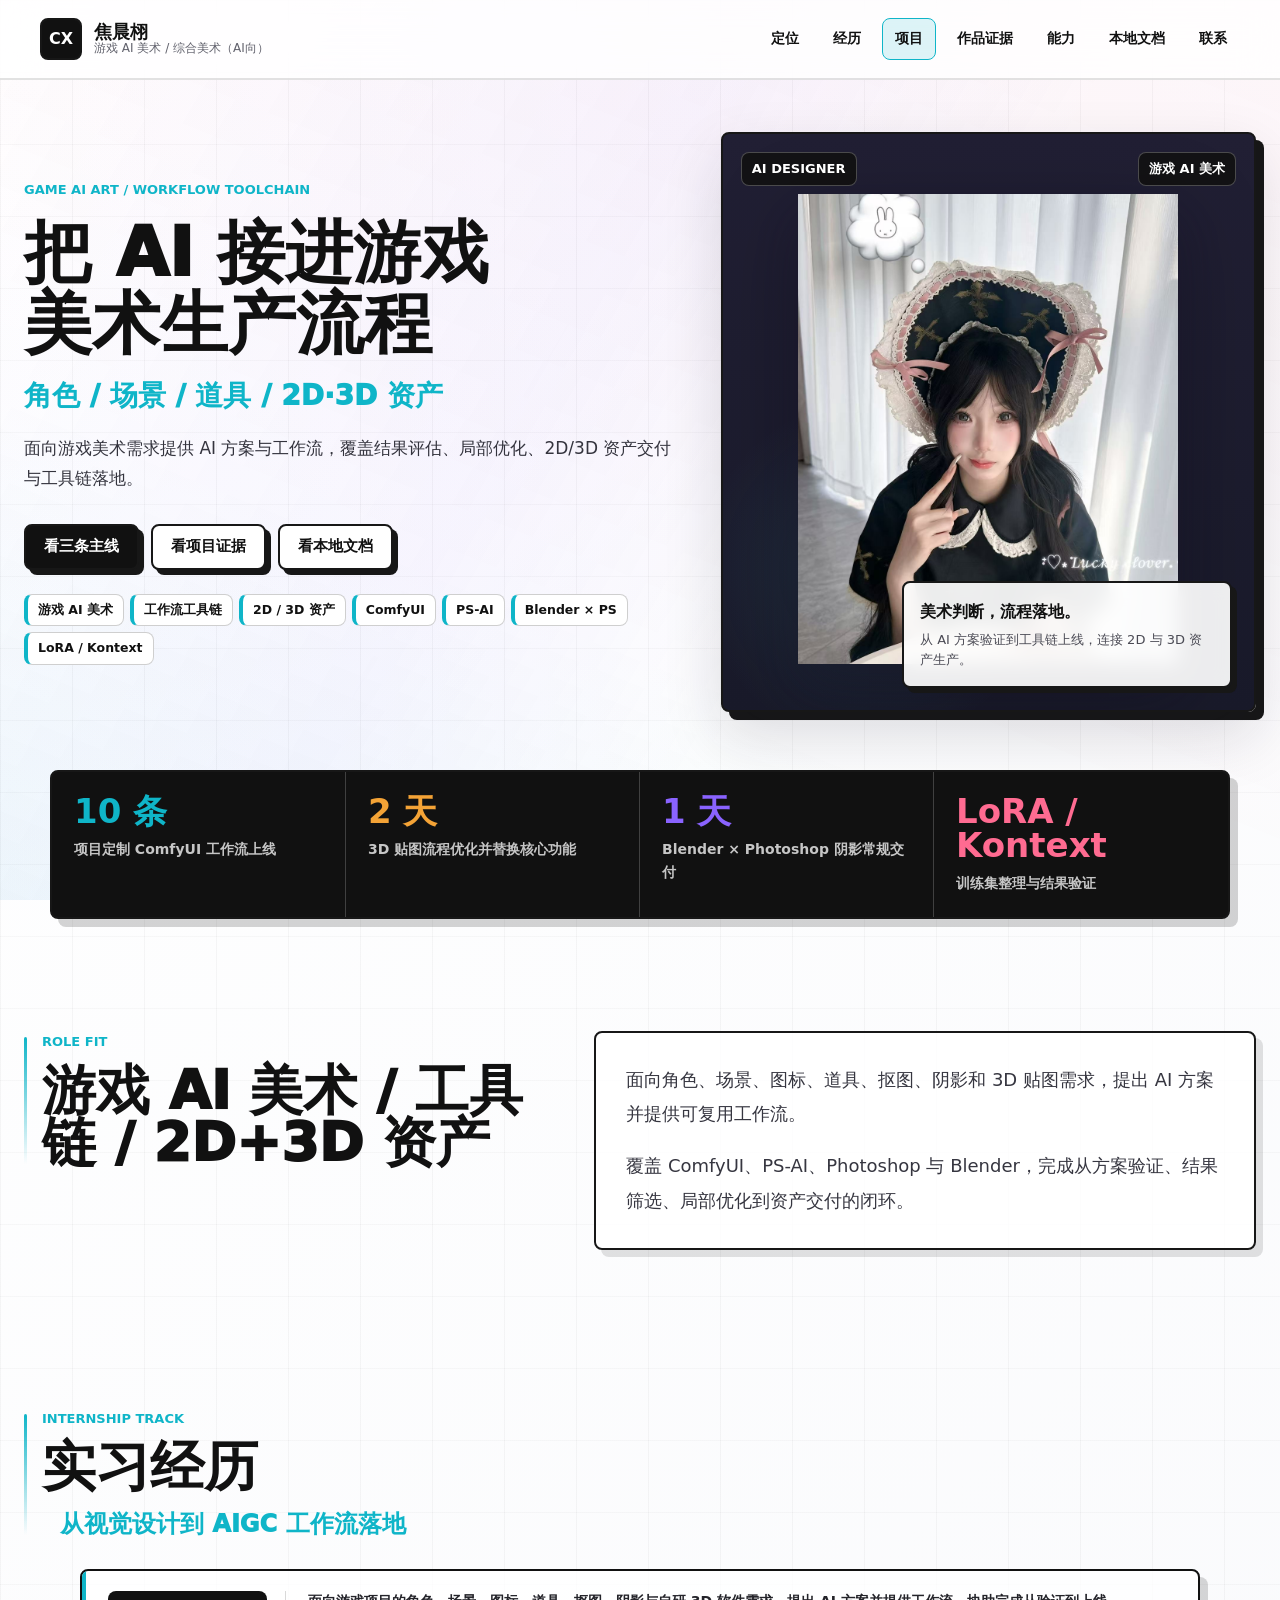
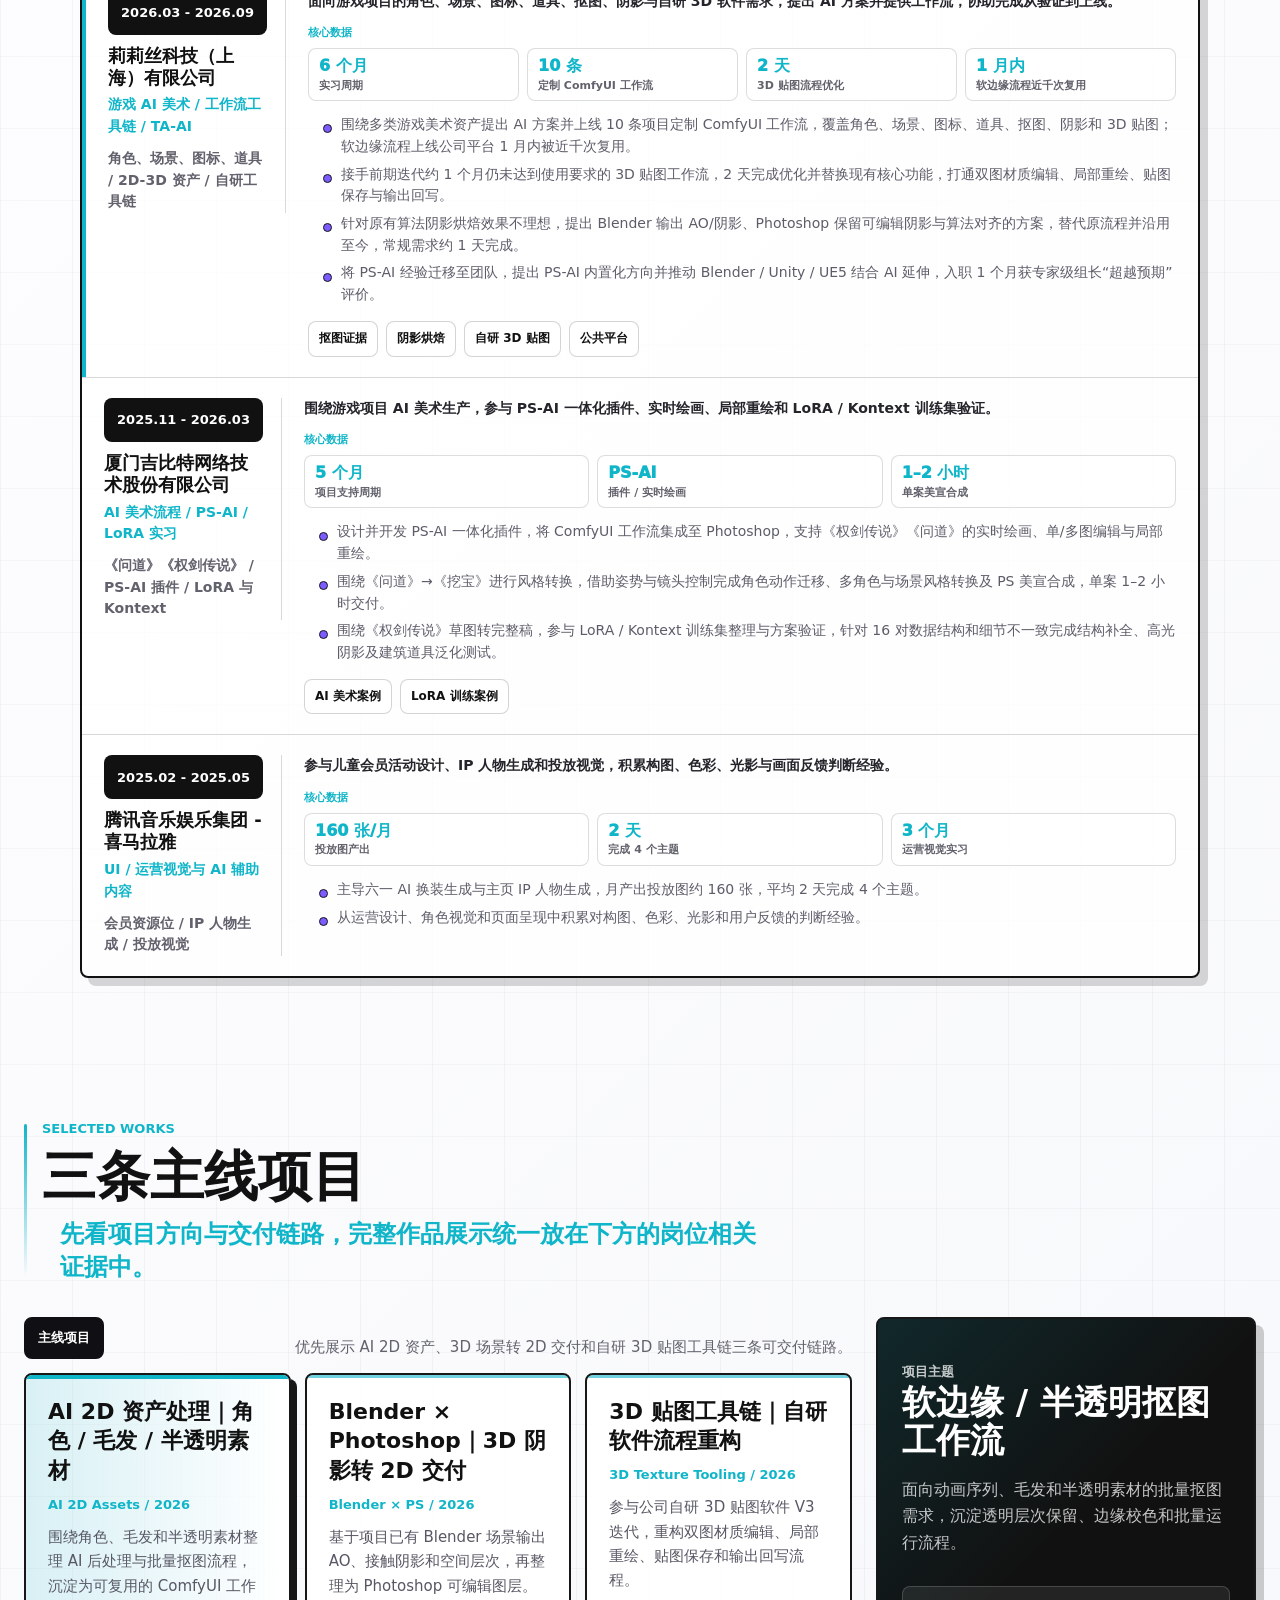
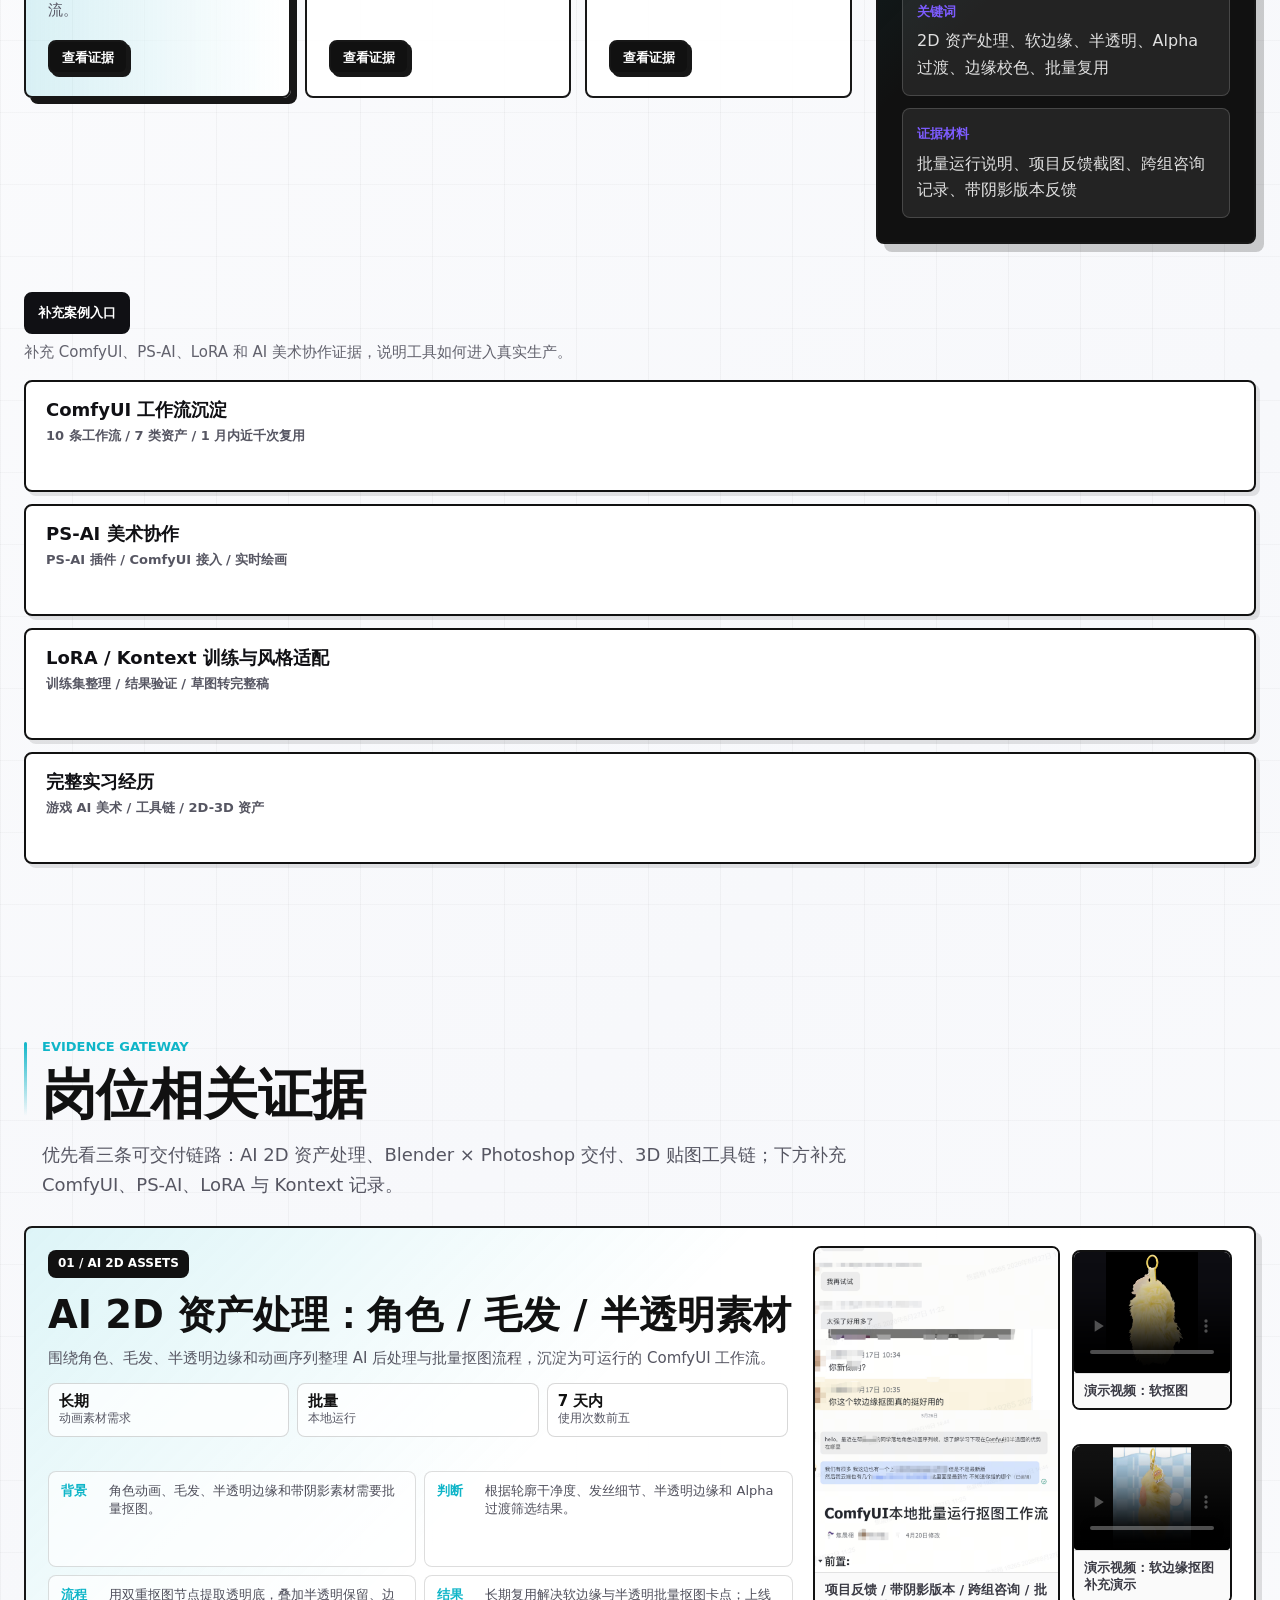
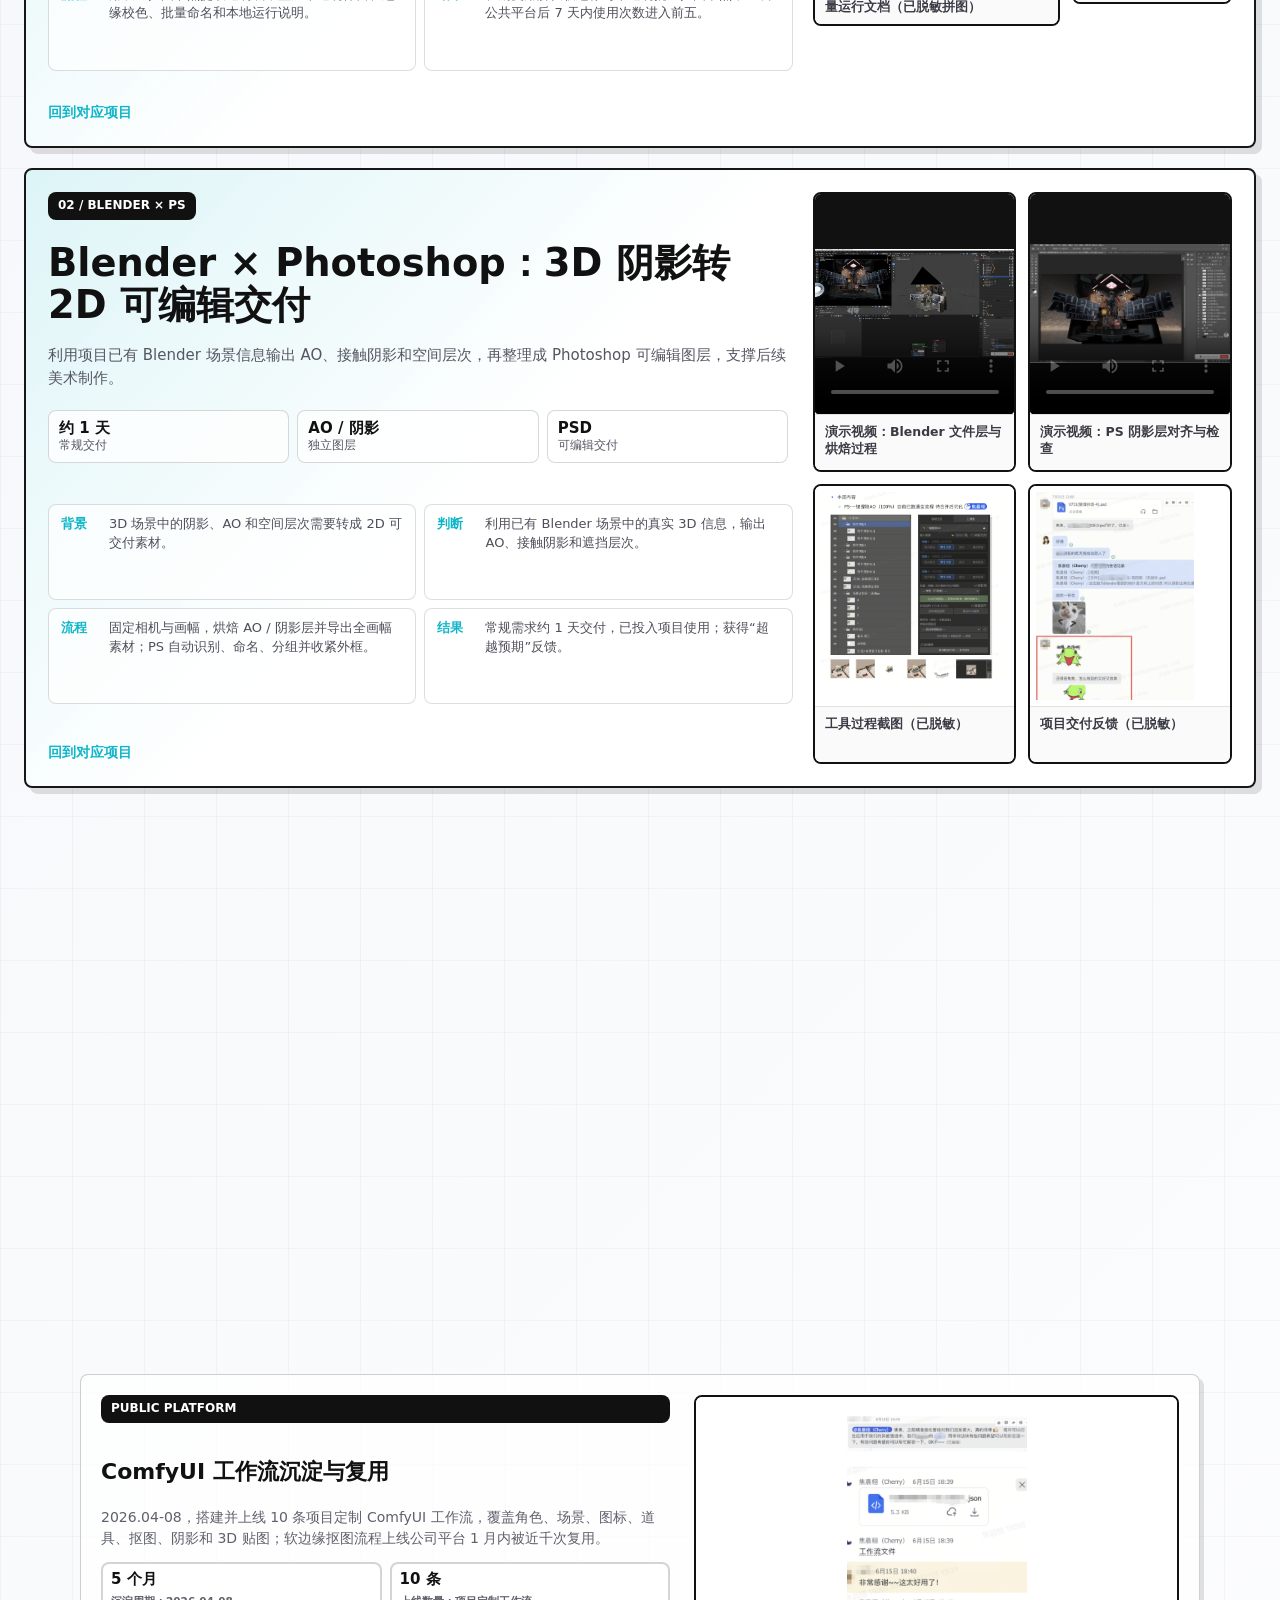
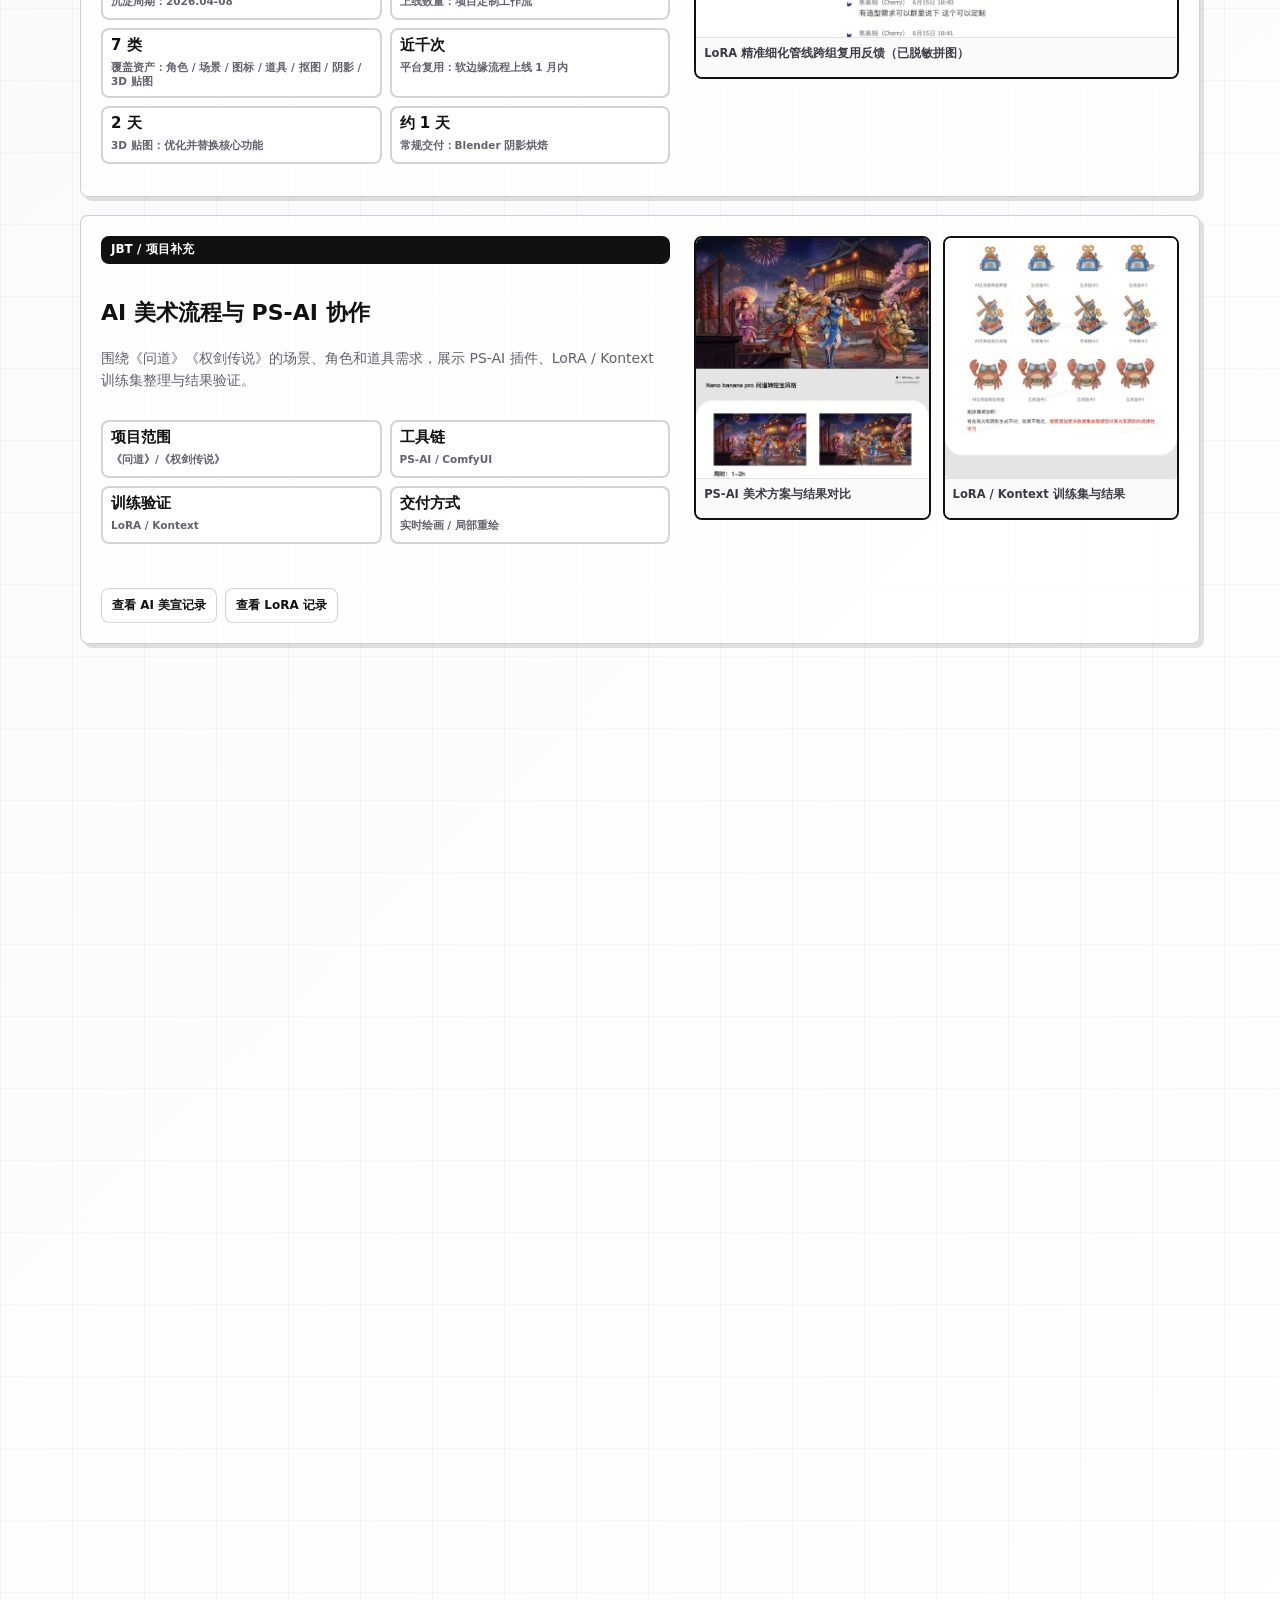
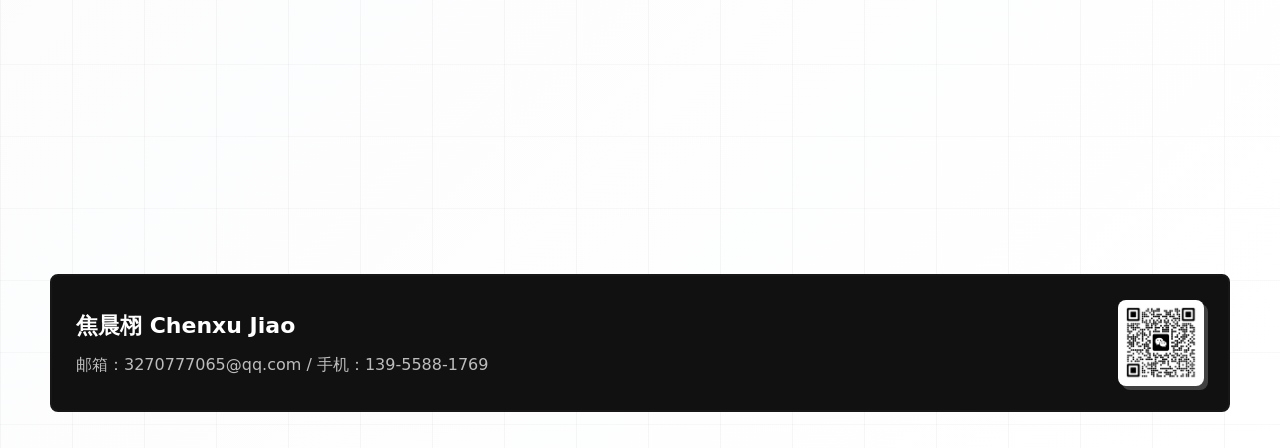
==== commit 874b9188: "Put experience before portfolio evidence" ====
--- a/index.html
+++ b/index.html
@@ -27,9 +27,9 @@
       </a>
       <nav class="nav-links" aria-label="页面导航">
         <a href="#positioning">定位</a>
+        <a href="#experience">经历</a>
         <a href="#projects">项目</a>
-        <a href="#evidence">证据</a>
-        <a href="#experience">经历</a>
+        <a href="#evidence">作品证据</a>
         <a href="#skills">能力</a>
         <a href="#local-docs">本地文档</a>
         <a href="#contact">联系</a>
@@ -277,8 +277,8 @@
       <section class="section project-section" id="projects" aria-labelledby="projects-title">
         <div class="section-heading reveal">
           <p class="eyebrow">Selected Works</p>
-          <h2 id="projects-title">岗位相关项目证据</h2>
-          <p class="section-subtitle">按游戏 AI 美术生产链路展开：AI 方案、Blender 与 PS 交付、3D 贴图工具链；补充 PS-AI、LoRA 与 Kontext。</p>
+          <h2 id="projects-title">三条主线项目</h2>
+          <p class="section-subtitle">先看项目方向与交付链路，完整作品展示统一放在下方的岗位相关证据中。</p>
         </div>
         <div class="project-layout">
           <div class="primary-projects">
--- a/evidence-fix.css
+++ b/evidence-fix.css
@@ -378,8 +378,8 @@
 }
 
 /* Interview-first section order:
-   show the three selected project lines and their proof before the
-   longer internship history and supporting capability index. */
+   keep the hero and internship track up front, then use the project
+   index as a bridge into the actual portfolio evidence. */
 html body > main#main {
   display: flex !important;
   flex-direction: column !important;
@@ -397,15 +397,15 @@
   order: 3;
 }
 
+html body > main#main > #experience {
+  order: 4;
+}
+
 html body > main#main > #projects {
-  order: 4;
+  order: 5;
 }
 
 html body > main#main > #evidence {
-  order: 5;
-}
-
-html body > main#main > #experience {
   order: 6;
 }
 
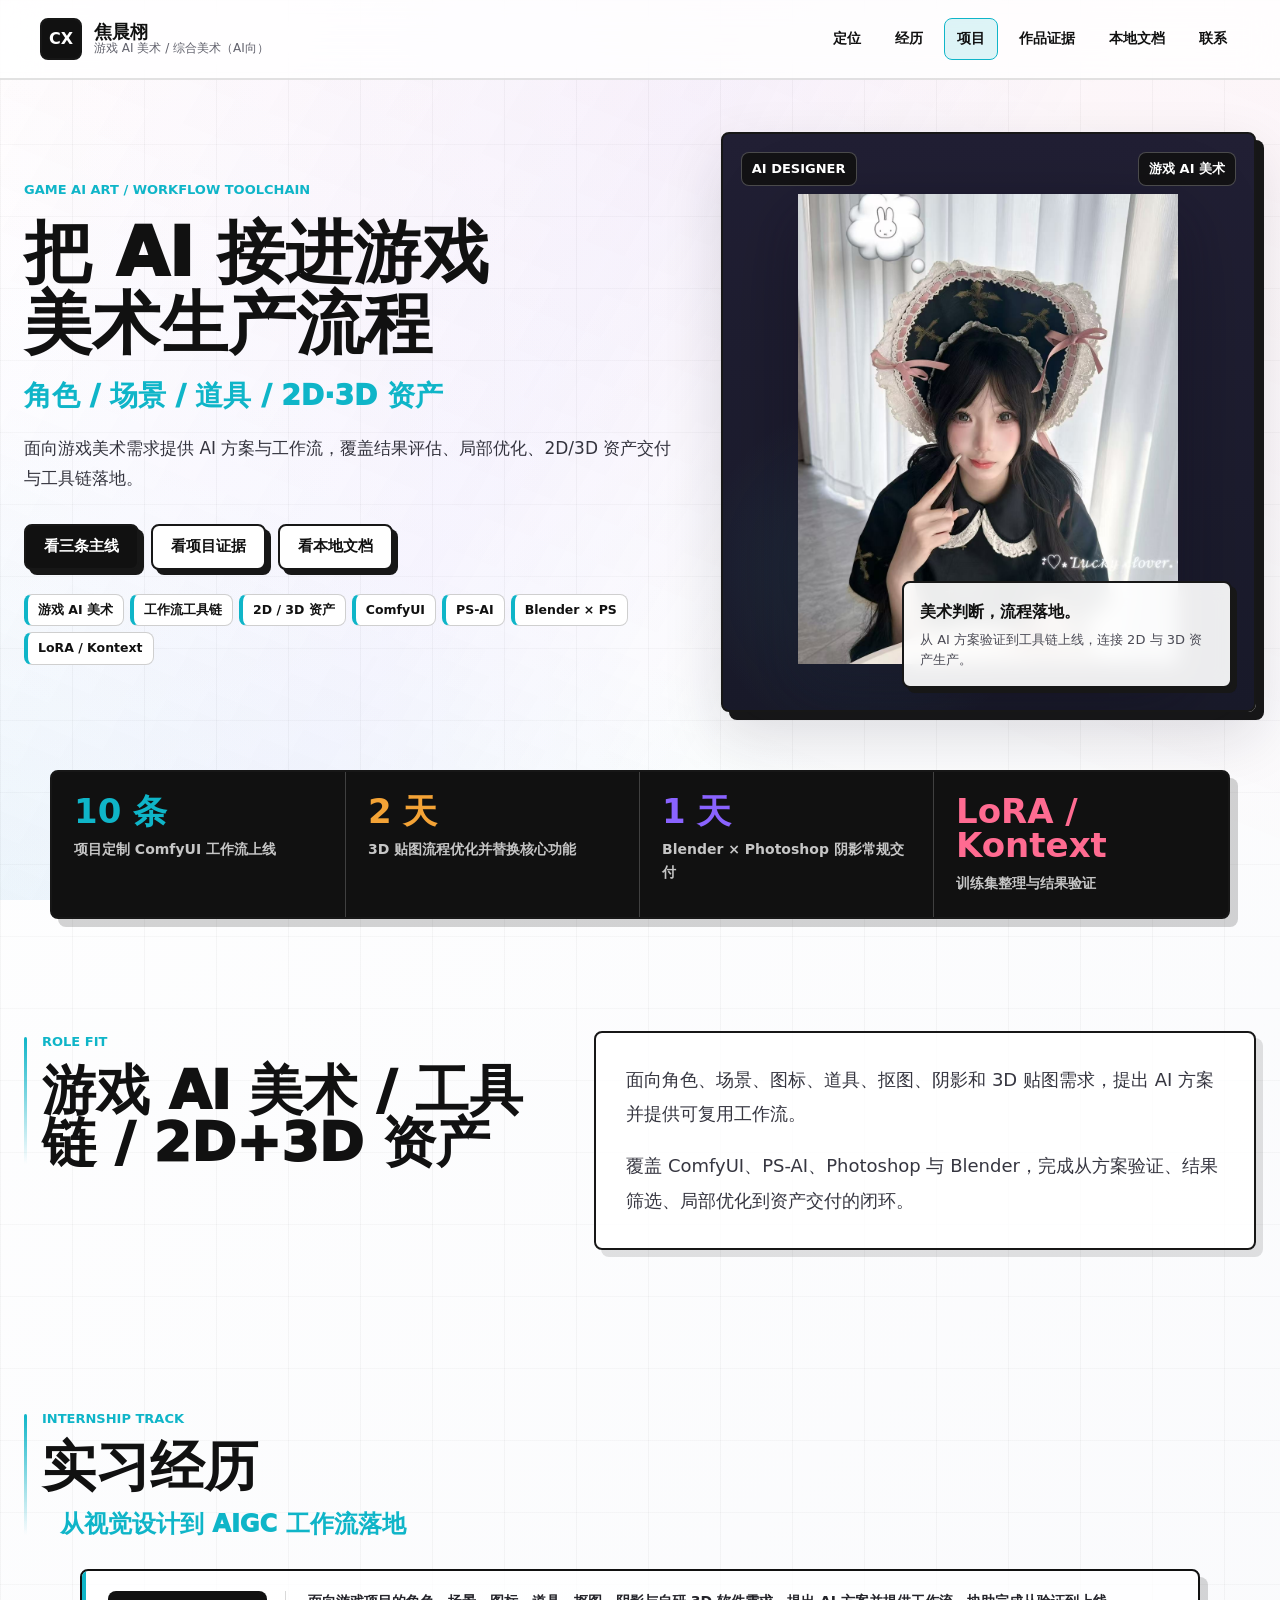
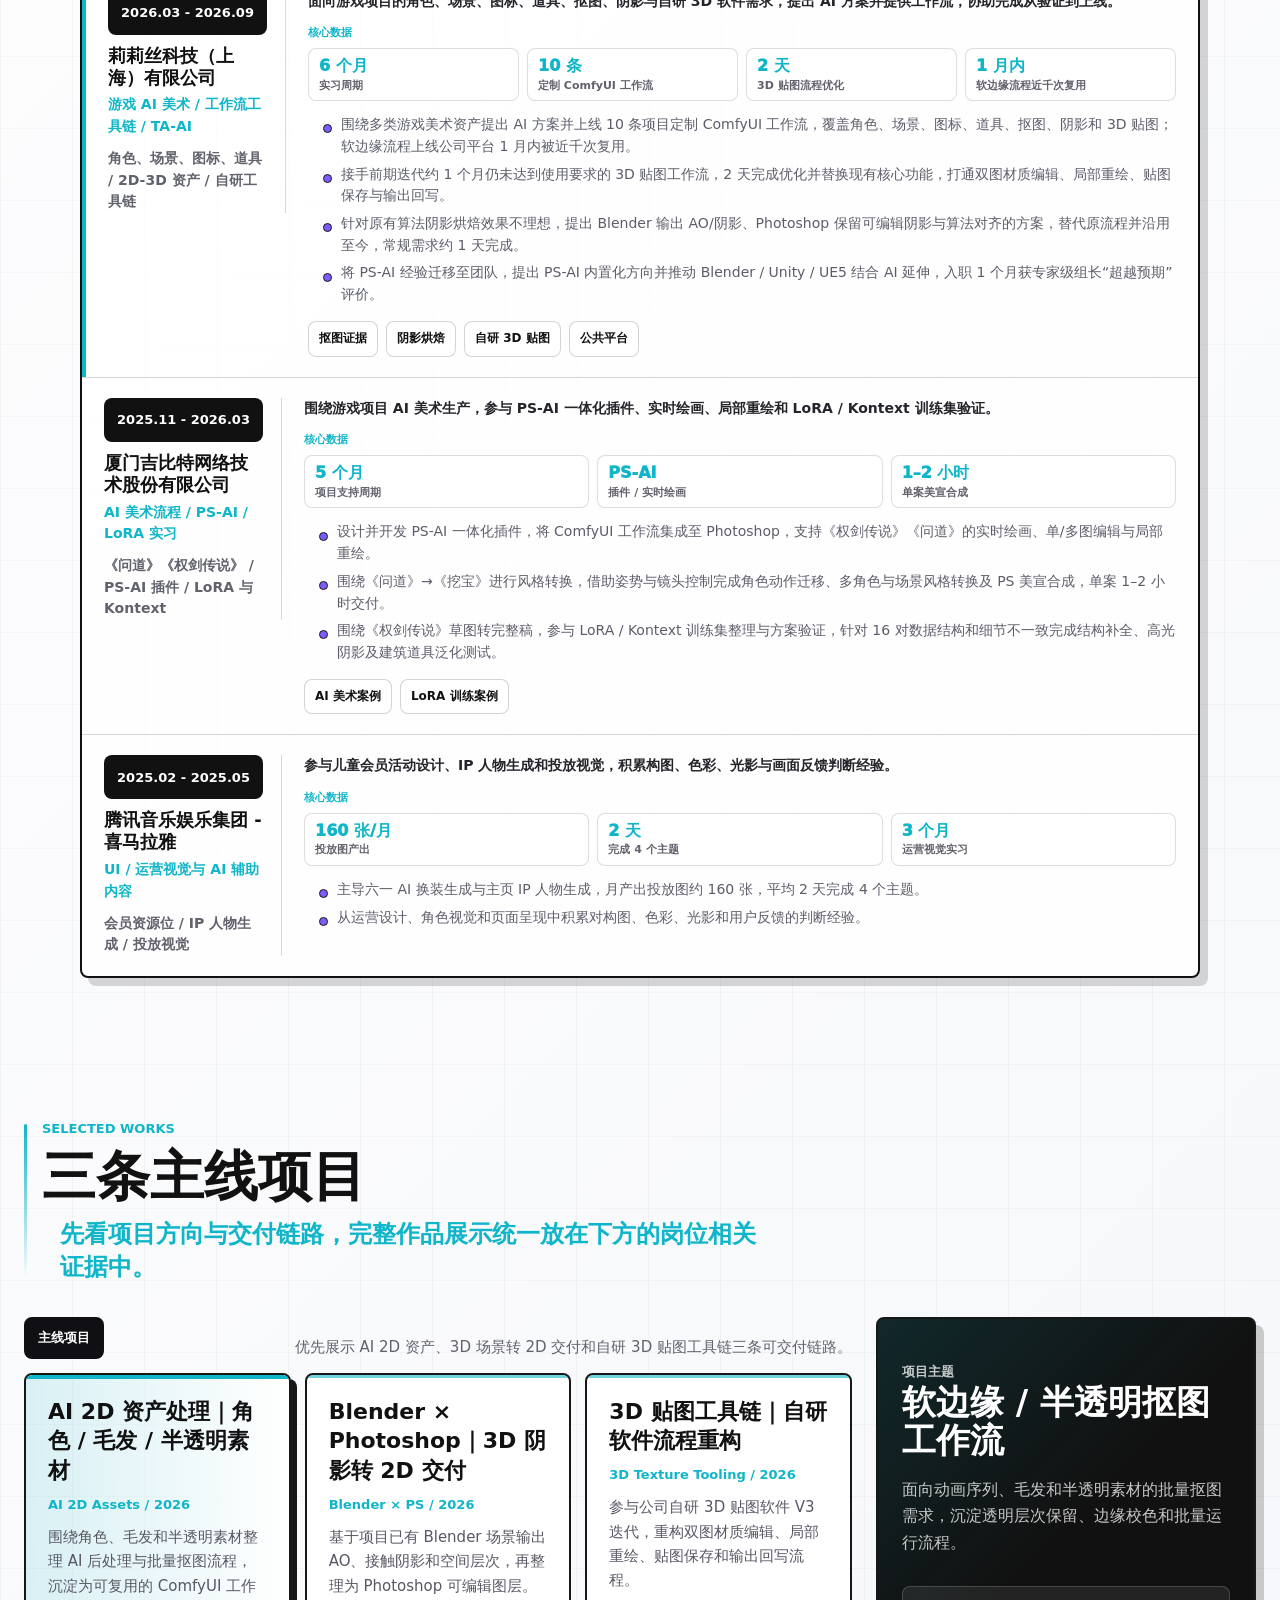
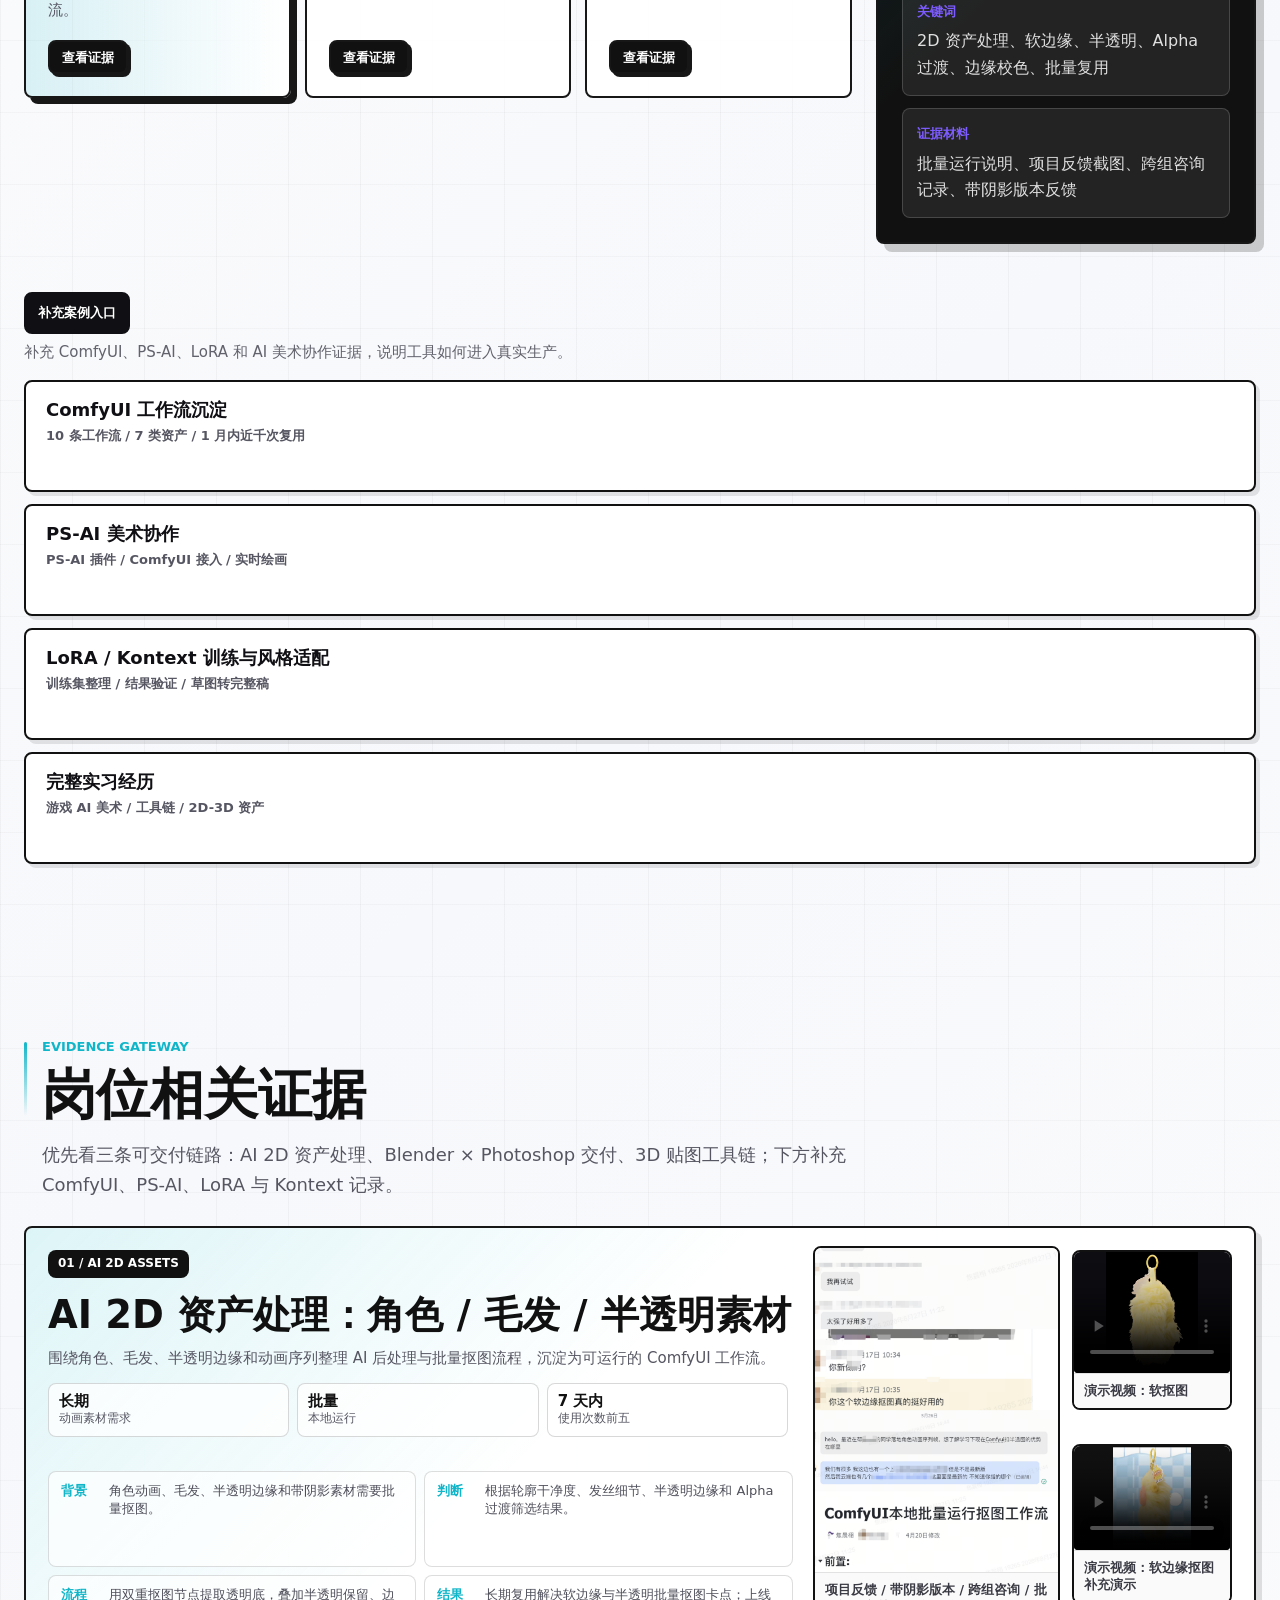
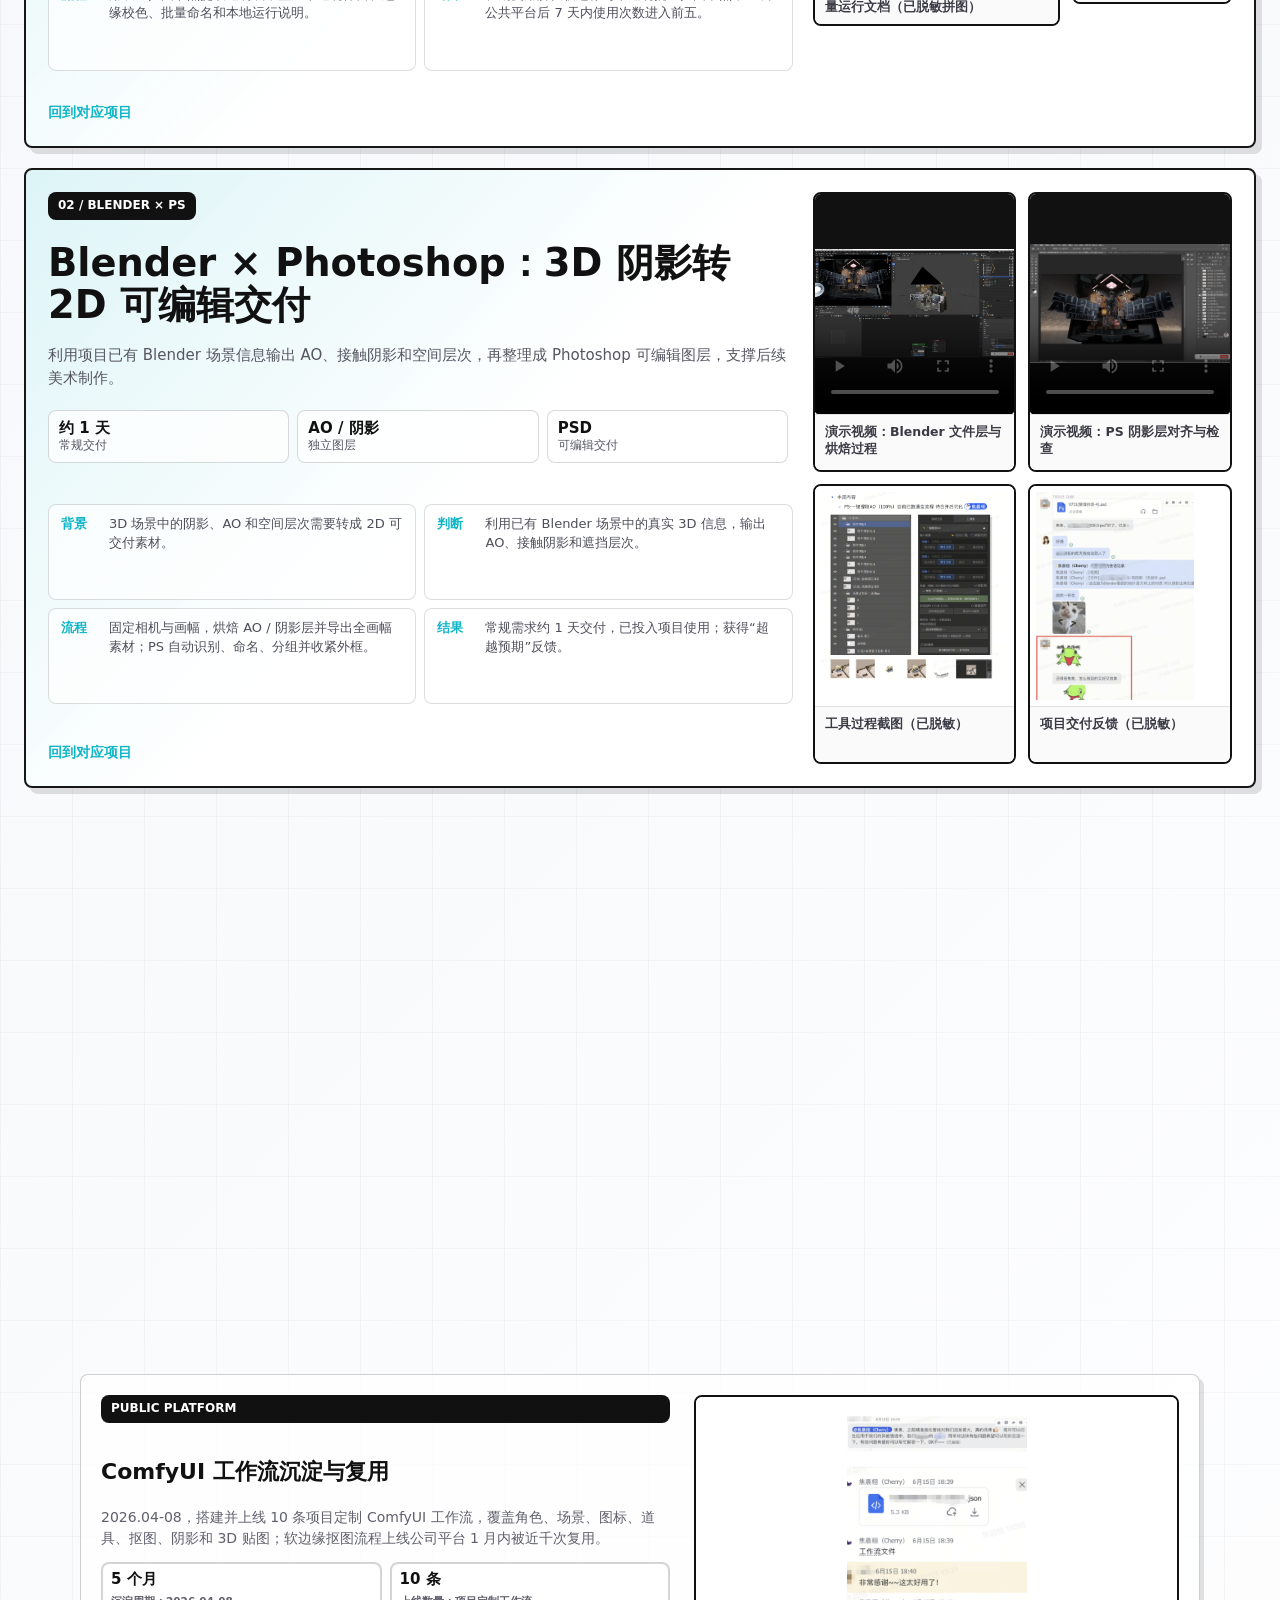
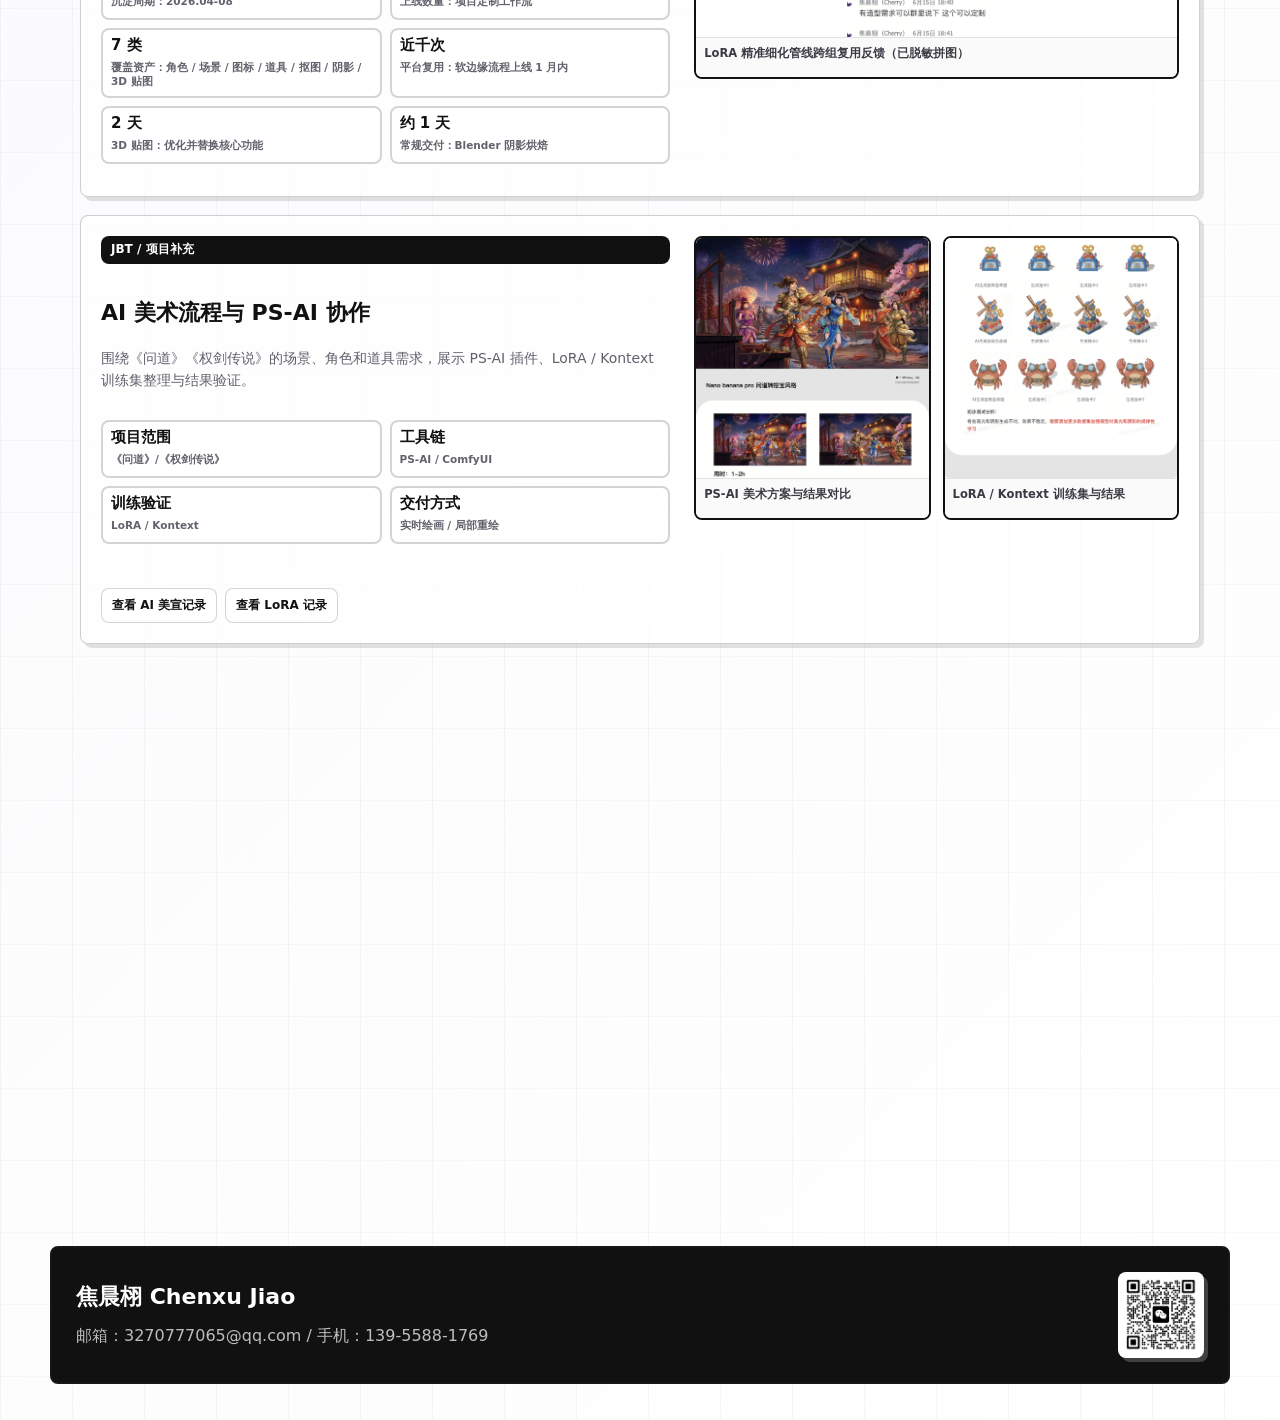
==== commit 6aa6f21f: "Remove redundant capability section" ====
--- a/index.html
+++ b/index.html
@@ -1,8 +1,8 @@
-<!doctype html>
-<html lang="zh-CN">
-  <head>
-    <meta charset="utf-8">
-    <meta name="viewport" content="width=device-width, initial-scale=1">
+<!doctype html>
+<html lang="zh-CN">
+  <head>
+    <meta charset="utf-8">
+    <meta name="viewport" content="width=device-width, initial-scale=1">
     <title>焦晨栩 | 游戏 AI 美术 / 综合美术（AI向）作品集</title>
     <meta
       name="description"
@@ -12,33 +12,32 @@
     <link rel="stylesheet" href="styles.css?v=20260906e">
     <link rel="stylesheet" href="evidence-fix.css?v=20260910c">
     <script defer src="script.js?v=20260909a"></script>
-  </head>
-  <body data-theme="engine" class="no-js">
-    <script>document.body.classList.remove('no-js');</script>
-    <a class="skip-link" href="#main">跳到主要内容</a>
-
-    <header class="topbar" aria-label="主导航">
-      <a class="brand" href="#top" aria-label="返回顶部">
-        <span class="brand-mark">CX</span>
-        <span>
-          <strong>焦晨栩</strong>
+  </head>
+  <body data-theme="engine" class="no-js">
+    <script>document.body.classList.remove('no-js');</script>
+    <a class="skip-link" href="#main">跳到主要内容</a>
+
+    <header class="topbar" aria-label="主导航">
+      <a class="brand" href="#top" aria-label="返回顶部">
+        <span class="brand-mark">CX</span>
+        <span>
+          <strong>焦晨栩</strong>
           <small>游戏 AI 美术 / 综合美术（AI向）</small>
-        </span>
+        </span>
       </a>
       <nav class="nav-links" aria-label="页面导航">
         <a href="#positioning">定位</a>
         <a href="#experience">经历</a>
         <a href="#projects">项目</a>
         <a href="#evidence">作品证据</a>
-        <a href="#skills">能力</a>
         <a href="#local-docs">本地文档</a>
         <a href="#contact">联系</a>
       </nav>
-    </header>
-
-    <main id="main">
-      <section class="hero section" id="top" aria-labelledby="hero-title">
-        <div class="hero-copy reveal">
+    </header>
+
+    <main id="main">
+      <section class="hero section" id="top" aria-labelledby="hero-title">
+        <div class="hero-copy reveal">
           <p class="eyebrow">Game AI Art / Workflow Toolchain</p>
           <h1 id="hero-title">
             <span>把 AI 接进游戏</span>
@@ -61,24 +60,24 @@
             <li>PS-AI</li>
             <li>Blender × PS</li>
             <li>LoRA / Kontext</li>
-          </ul>
-        </div>
-
-        <div class="hero-stage reveal" aria-label="个人视觉与角色资产方向">
-          <div class="stage-label">
+          </ul>
+        </div>
+
+        <div class="hero-stage reveal" aria-label="个人视觉与角色资产方向">
+          <div class="stage-label">
             <span>AI DESIGNER</span>
             <strong>游戏 AI 美术</strong>
-          </div>
-          <figure class="portrait-frame">
-            <img src="assets/hero-portrait.png" alt="焦晨栩个人角色视觉">
-          </figure>
+          </div>
+          <figure class="portrait-frame">
+            <img src="assets/hero-portrait.png" alt="焦晨栩个人角色视觉">
+          </figure>
           <div class="stage-note">
             <strong>美术判断，流程落地。</strong>
             <span>从 AI 方案验证到工具链上线，连接 2D 与 3D 资产生产。</span>
           </div>
-        </div>
-      </section>
-
+        </div>
+      </section>
+
       <section class="metrics reveal" aria-label="关键数据">
         <article>
           <strong>10 条</strong>
@@ -97,8 +96,8 @@
           <span>训练集整理与结果验证</span>
         </article>
       </section>
-
-      <section class="section split" id="positioning" aria-labelledby="positioning-title">
+
+      <section class="section split" id="positioning" aria-labelledby="positioning-title">
         <div class="section-heading reveal">
           <p class="eyebrow">Role Fit</p>
           <h2 id="positioning-title">游戏 AI 美术 / 工具链 / 2D+3D 资产</h2>
@@ -112,18 +111,18 @@
           </p>
         </div>
       </section>
-
-      <section class="section experience-section" id="experience" aria-labelledby="experience-title">
-        <div class="section-heading reveal">
-          <p class="eyebrow">Internship Track</p>
-          <h2 id="experience-title">实习经历</h2>
-          <p class="section-subtitle">从视觉设计到 AIGC 工作流落地</p>
-        </div>
-
-        <div class="experience-board reveal" aria-label="实习经历列表">
-          <article class="experience-item experience-item-featured">
-            <div class="experience-meta">
-              <span class="experience-period">2026.03 - 2026.09</span>
+
+      <section class="section experience-section" id="experience" aria-labelledby="experience-title">
+        <div class="section-heading reveal">
+          <p class="eyebrow">Internship Track</p>
+          <h2 id="experience-title">实习经历</h2>
+          <p class="section-subtitle">从视觉设计到 AIGC 工作流落地</p>
+        </div>
+
+        <div class="experience-board reveal" aria-label="实习经历列表">
+          <article class="experience-item experience-item-featured">
+            <div class="experience-meta">
+              <span class="experience-period">2026.03 - 2026.09</span>
               <div class="experience-company">
                 <strong>莉莉丝科技（上海）有限公司</strong>
                 <span>游戏 AI 美术 / 工作流工具链 / TA-AI</span>
@@ -132,9 +131,9 @@
             </div>
             <div class="experience-body">
               <p>面向游戏项目的角色、场景、图标、道具、抠图、阴影与自研 3D 软件需求，提出 AI 方案并提供工作流，协助完成从验证到上线。</p>
-              <div class="experience-data-grid" aria-label="核心数据">
-                <span class="experience-data-label">核心数据</span>
-                <div>
+              <div class="experience-data-grid" aria-label="核心数据">
+                <span class="experience-data-label">核心数据</span>
+                <div>
                   <strong>6 个月</strong>
                   <span>实习周期</span>
                 </div>
@@ -156,19 +155,19 @@
                 <li>接手前期迭代约 1 个月仍未达到使用要求的 3D 贴图工作流，2 天完成优化并替换现有核心功能，打通双图材质编辑、局部重绘、贴图保存与输出回写。</li>
                 <li>针对原有算法阴影烘焙效果不理想，提出 Blender 输出 AO/阴影、Photoshop 保留可编辑阴影与算法对齐的方案，替代原流程并沿用至今，常规需求约 1 天完成。</li>
                 <li>将 PS-AI 经验迁移至团队，提出 PS-AI 内置化方向并推动 Blender / Unity / UE5 结合 AI 延伸，入职 1 个月获专家级组长“超越预期”评价。</li>
-              </ul>
-              <div class="experience-links">
-                <a href="#evidence-matting">抠图证据</a>
-                <a href="#evidence-shadow">阴影烘焙</a>
-                <a href="#evidence-texture-platform">自研 3D 贴图</a>
-                <a href="#evidence-pipeline">公共平台</a>
-              </div>
-            </div>
-          </article>
-
-          <article class="experience-item">
-            <div class="experience-meta">
-              <span class="experience-period">2025.11 - 2026.03</span>
+              </ul>
+              <div class="experience-links">
+                <a href="#evidence-matting">抠图证据</a>
+                <a href="#evidence-shadow">阴影烘焙</a>
+                <a href="#evidence-texture-platform">自研 3D 贴图</a>
+                <a href="#evidence-pipeline">公共平台</a>
+              </div>
+            </div>
+          </article>
+
+          <article class="experience-item">
+            <div class="experience-meta">
+              <span class="experience-period">2025.11 - 2026.03</span>
               <div class="experience-company">
                 <strong>厦门吉比特网络技术股份有限公司</strong>
                 <span>AI 美术流程 / PS-AI / LoRA 实习</span>
@@ -177,12 +176,12 @@
             </div>
             <div class="experience-body">
               <p>围绕游戏项目 AI 美术生产，参与 PS-AI 一体化插件、实时绘画、局部重绘和 LoRA / Kontext 训练集验证。</p>
-              <div class="experience-data-grid compact" aria-label="核心数据">
-                <span class="experience-data-label">核心数据</span>
-                <div>
-                  <strong>5 个月</strong>
-                  <span>项目支持周期</span>
-                </div>
+              <div class="experience-data-grid compact" aria-label="核心数据">
+                <span class="experience-data-label">核心数据</span>
+                <div>
+                  <strong>5 个月</strong>
+                  <span>项目支持周期</span>
+                </div>
                 <div>
                   <strong>PS-AI</strong>
                   <span>插件 / 实时绘画</span>
@@ -203,77 +202,42 @@
               </div>
             </div>
           </article>
-
-          <article class="experience-item">
-            <div class="experience-meta">
-              <span class="experience-period">2025.02 - 2025.05</span>
-              <div class="experience-company">
-                <strong>腾讯音乐娱乐集团 - 喜马拉雅</strong>
+
+          <article class="experience-item">
+            <div class="experience-meta">
+              <span class="experience-period">2025.02 - 2025.05</span>
+              <div class="experience-company">
+                <strong>腾讯音乐娱乐集团 - 喜马拉雅</strong>
                 <span>UI / 运营视觉与 AI 辅助内容</span>
-              </div>
-              <p>会员资源位 / IP 人物生成 / 投放视觉</p>
-            </div>
-            <div class="experience-body">
+              </div>
+              <p>会员资源位 / IP 人物生成 / 投放视觉</p>
+            </div>
+            <div class="experience-body">
               <p>参与儿童会员活动设计、IP 人物生成和投放视觉，积累构图、色彩、光影与画面反馈判断经验。</p>
-              <div class="experience-data-grid compact" aria-label="核心数据">
-                <span class="experience-data-label">核心数据</span>
-                <div>
-                  <strong>160 张/月</strong>
-                  <span>投放图产出</span>
-                </div>
-                <div>
-                  <strong>2 天</strong>
-                  <span>完成 4 个主题</span>
-                </div>
-                <div>
-                  <strong>3 个月</strong>
-                  <span>运营视觉实习</span>
-                </div>
-              </div>
-              <ul>
-                <li>主导六一 AI 换装生成与主页 IP 人物生成，月产出投放图约 160 张，平均 2 天完成 4 个主题。</li>
-                <li>从运营设计、角色视觉和页面呈现中积累对构图、色彩、光影和用户反馈的判断经验。</li>
-              </ul>
-            </div>
-          </article>
-        </div>
-      </section>
-
-      <section class="section" id="skills" aria-labelledby="skills-title">
-        <div class="section-heading reveal">
-          <p class="eyebrow">Capability System</p>
-          <h2 id="skills-title">岗位相关能力</h2>
-          <p class="section-subtitle">围绕游戏 AI 美术、工具链、2D/3D 资产和生产流程落地展开。</p>
-        </div>
-        <div class="capability-grid primary-capability-grid">
-          <article class="capability-card capability-card-main reveal is-active" data-theme-target="engine">
-            <span class="capability-index">AI ART</span>
-            <h3>游戏 AI 美术</h3>
-            <p>角色、场景、图标、道具方案验证与结果优化。</p>
-            <span class="card-jump-link card-jump-note">证据在下方展开</span>
-          </article>
-          <article class="capability-card capability-card-main reveal" data-theme-target="pbr">
-            <span class="capability-index">3D × 2D</span>
-            <h3>Blender × Photoshop</h3>
-            <p>AO、接触阴影、空间层次与可编辑图层的交付流程。</p>
-            <span class="card-jump-link card-jump-note">证据在下方展开</span>
-          </article>
-          <article class="capability-card capability-card-main reveal" data-theme-target="texture-platform">
-            <span class="capability-index">3D TOOLING</span>
-            <h3>3D 贴图工具链</h3>
-            <p>双图材质编辑、局部重绘、贴图回写与平台调用。</p>
-            <span class="card-jump-link card-jump-note">证据在下方展开</span>
-          </article>
-        </div>
-        <div class="support-capabilities reveal" aria-label="补充能力">
-          <span>AI 美术协作</span>
-          <a data-theme-target="pipeline" href="#evidence-pipeline">ComfyUI 管线</a>
-          <a data-theme-target="asset" href="#evidence-jbt">LoRA / Kontext 训练</a>
-          <a data-theme-target="tooling" href="assets/local-docs/jbt-ai-art.html" target="_blank" rel="noreferrer">PS-AI 协作</a>
-          <a data-theme-target="jbt" href="#evidence-jbt">PS-AI 美术流程</a>
-        </div>
-      </section>
-
+              <div class="experience-data-grid compact" aria-label="核心数据">
+                <span class="experience-data-label">核心数据</span>
+                <div>
+                  <strong>160 张/月</strong>
+                  <span>投放图产出</span>
+                </div>
+                <div>
+                  <strong>2 天</strong>
+                  <span>完成 4 个主题</span>
+                </div>
+                <div>
+                  <strong>3 个月</strong>
+                  <span>运营视觉实习</span>
+                </div>
+              </div>
+              <ul>
+                <li>主导六一 AI 换装生成与主页 IP 人物生成，月产出投放图约 160 张，平均 2 天完成 4 个主题。</li>
+                <li>从运营设计、角色视觉和页面呈现中积累对构图、色彩、光影和用户反馈的判断经验。</li>
+              </ul>
+            </div>
+          </article>
+        </div>
+      </section>
+
       <section class="section project-section" id="projects" aria-labelledby="projects-title">
         <div class="section-heading reveal">
           <p class="eyebrow">Selected Works</p>
@@ -310,27 +274,27 @@
               </div>
               <p>参与公司自研 3D 贴图软件 V3 迭代，重构双图材质编辑、局部重绘、贴图保存和输出回写流程。</p>
               <a class="project-evidence-link" href="#evidence-texture-platform">查看证据</a>
-            </article>
-            </div>
-          </div>
-
-          <aside class="project-detail reveal" aria-live="polite">
-            <p class="detail-kicker">项目主题</p>
-            <h3 id="detail-title">软边缘 / 半透明抠图工作流</h3>
-            <p id="detail-copy">
-              面向动画序列、毛发和半透明素材的批量抠图需求，沉淀透明层次保留、边缘校色和批量运行流程。
-            </p>
-            <dl>
-              <div>
-                <dt>关键词</dt>
-                <dd id="detail-keywords">2D 资产处理、软边缘、半透明、Alpha 过渡、边缘校色、批量复用</dd>
-              </div>
-              <div>
-                <dt>证据材料</dt>
-                <dd id="detail-proof">批量运行说明、项目反馈截图、跨组咨询记录、带阴影版本反馈</dd>
-              </div>
-            </dl>
-          </aside>
+            </article>
+            </div>
+          </div>
+
+          <aside class="project-detail reveal" aria-live="polite">
+            <p class="detail-kicker">项目主题</p>
+            <h3 id="detail-title">软边缘 / 半透明抠图工作流</h3>
+            <p id="detail-copy">
+              面向动画序列、毛发和半透明素材的批量抠图需求，沉淀透明层次保留、边缘校色和批量运行流程。
+            </p>
+            <dl>
+              <div>
+                <dt>关键词</dt>
+                <dd id="detail-keywords">2D 资产处理、软边缘、半透明、Alpha 过渡、边缘校色、批量复用</dd>
+              </div>
+              <div>
+                <dt>证据材料</dt>
+                <dd id="detail-proof">批量运行说明、项目反馈截图、跨组咨询记录、带阴影版本反馈</dd>
+              </div>
+            </dl>
+          </aside>
           <div class="support-projects reveal" aria-label="补充项目与经历入口">
             <div class="support-projects-heading">
               <span>补充案例入口</span>
@@ -352,10 +316,10 @@
               <strong>完整实习经历</strong>
               <em>游戏 AI 美术 / 工具链 / 2D-3D 资产</em>
             </a>
-          </div>
-        </div>
-      </section>
-
+          </div>
+        </div>
+      </section>
+
       <section class="section evidence-section" id="evidence" aria-labelledby="evidence-title">
         <div class="section-heading reveal">
           <p class="eyebrow">Evidence Gateway</p>
@@ -368,29 +332,29 @@
             <span class="evidence-meta">01 / AI 2D ASSETS</span>
             <h3>AI 2D 资产处理：角色 / 毛发 / 半透明素材</h3>
             <p>围绕角色、毛发、半透明边缘和动画序列整理 AI 后处理与批量抠图流程，沉淀为可运行的 ComfyUI 工作流。</p>
-            <div class="case-data-row" aria-label="2D 抠图结果数据">
-              <span><strong>长期</strong>动画素材需求</span>
-              <span><strong>批量</strong>本地运行</span>
-              <span><strong>7 天内</strong>使用次数前五</span>
-            </div>
-            <dl class="evidence-points" aria-label="软边缘与半透明抠图证据链">
-              <div>
-                <dt>背景</dt>
-                <dd>角色动画、毛发、半透明边缘和带阴影素材需要批量抠图。</dd>
-              </div>
+            <div class="case-data-row" aria-label="2D 抠图结果数据">
+              <span><strong>长期</strong>动画素材需求</span>
+              <span><strong>批量</strong>本地运行</span>
+              <span><strong>7 天内</strong>使用次数前五</span>
+            </div>
+            <dl class="evidence-points" aria-label="软边缘与半透明抠图证据链">
+              <div>
+                <dt>背景</dt>
+                <dd>角色动画、毛发、半透明边缘和带阴影素材需要批量抠图。</dd>
+              </div>
               <div>
                 <dt>判断</dt>
                 <dd>根据轮廓干净度、发丝细节、半透明边缘和 Alpha 过渡筛选结果。</dd>
-              </div>
-              <div>
-                <dt>流程</dt>
-                <dd>用双重抠图节点提取透明底，叠加半透明保留、边缘校色、批量命名和本地运行说明。</dd>
-              </div>
-              <div>
-                <dt>结果</dt>
-                <dd>长期复用解决软边缘与半透明批量抠图卡点；上线公共平台后 7 天内使用次数进入前五。</dd>
-              </div>
-            </dl>
+              </div>
+              <div>
+                <dt>流程</dt>
+                <dd>用双重抠图节点提取透明底，叠加半透明保留、边缘校色、批量命名和本地运行说明。</dd>
+              </div>
+              <div>
+                <dt>结果</dt>
+                <dd>长期复用解决软边缘与半透明批量抠图卡点；上线公共平台后 7 天内使用次数进入前五。</dd>
+              </div>
+            </dl>
             <div class="evidence-media-grid">
               <figure class="evidence-shot evidence-focus-matting-combined evidence-image-tall">
                 <img src="assets/evidence-matting-combined.jpg" alt="软边缘抠图项目反馈、带阴影版本、跨组咨询与 ComfyUI 批量运行工作流文档拼图，已脱敏">
@@ -408,38 +372,38 @@
                 </video>
                 <figcaption>演示视频：软边缘抠图补充演示</figcaption>
               </figure>
-            </div>
-            <a href="#project-matting">回到对应项目</a>
-          </article>
-
+            </div>
+            <a href="#project-matting">回到对应项目</a>
+          </article>
+
           <article class="evidence-card main-case-card reveal" id="evidence-shadow">
             <span class="evidence-meta">02 / BLENDER × PS</span>
             <h3>Blender × Photoshop：3D 阴影转 2D 可编辑交付</h3>
             <p>利用项目已有 Blender 场景信息输出 AO、接触阴影和空间层次，再整理成 Photoshop 可编辑图层，支撑后续美术制作。</p>
-            <div class="case-data-row" aria-label="阴影烘焙结果数据">
-              <span><strong>约 1 天</strong>常规交付</span>
-              <span><strong>AO / 阴影</strong>独立图层</span>
-              <span><strong>PSD</strong>可编辑交付</span>
-            </div>
-            <dl class="evidence-points" aria-label="阴影烘焙证据链">
-              <div>
-                <dt>背景</dt>
-                <dd>3D 场景中的阴影、AO 和空间层次需要转成 2D 可交付素材。</dd>
-              </div>
+            <div class="case-data-row" aria-label="阴影烘焙结果数据">
+              <span><strong>约 1 天</strong>常规交付</span>
+              <span><strong>AO / 阴影</strong>独立图层</span>
+              <span><strong>PSD</strong>可编辑交付</span>
+            </div>
+            <dl class="evidence-points" aria-label="阴影烘焙证据链">
+              <div>
+                <dt>背景</dt>
+                <dd>3D 场景中的阴影、AO 和空间层次需要转成 2D 可交付素材。</dd>
+              </div>
               <div>
                 <dt>判断</dt>
                 <dd>利用已有 Blender 场景中的真实 3D 信息，输出 AO、接触阴影和遮挡层次。</dd>
-              </div>
-              <div>
-                <dt>流程</dt>
-                <dd>固定相机与画幅，烘焙 AO / 阴影层并导出全画幅素材；PS 自动识别、命名、分组并收紧外框。</dd>
-              </div>
-              <div>
-                <dt>结果</dt>
-                <dd>常规需求约 1 天交付，已投入项目使用；获得“超越预期”反馈。</dd>
-              </div>
-            </dl>
-            <div class="shadow-proof-layout">
+              </div>
+              <div>
+                <dt>流程</dt>
+                <dd>固定相机与画幅，烘焙 AO / 阴影层并导出全画幅素材；PS 自动识别、命名、分组并收紧外框。</dd>
+              </div>
+              <div>
+                <dt>结果</dt>
+                <dd>常规需求约 1 天交付，已投入项目使用；获得“超越预期”反馈。</dd>
+              </div>
+            </dl>
+            <div class="shadow-proof-layout">
               <figure class="evidence-shot evidence-video-shot evidence-focus-shadow-blender-demo">
                 <video controls preload="metadata" playsinline poster="assets/demo-shadow-blender-layer-poster.jpg" data-poster-lock="1">
                   <source src="assets/demo-shadow-blender-layer.mp4" type="video/mp4">
@@ -452,18 +416,18 @@
                 </video>
                 <figcaption>演示视频：PS 阴影层对齐与检查</figcaption>
               </figure>
-              <figure class="evidence-shot evidence-focus-shadow-process">
-                <img src="assets/evidence-shadow-process-source.png" alt="Blender 阴影烘焙和 Photoshop 自动匹配工具过程截图，已脱敏">
-                <figcaption>工具过程截图（已脱敏）</figcaption>
-              </figure>
-              <figure class="evidence-shot evidence-focus-shadow-feedback">
+              <figure class="evidence-shot evidence-focus-shadow-process">
+                <img src="assets/evidence-shadow-process-source.png" alt="Blender 阴影烘焙和 Photoshop 自动匹配工具过程截图，已脱敏">
+                <figcaption>工具过程截图（已脱敏）</figcaption>
+              </figure>
+              <figure class="evidence-shot evidence-focus-shadow-feedback">
                 <img src="assets/evidence-shadow-feedback.png?v=20260907a" alt="阴影烘焙项目交付反馈截图，已脱敏">
-                <figcaption>项目交付反馈（已脱敏）</figcaption>
-              </figure>
-            </div>
-            <a href="#project-shadow">回到对应项目</a>
-          </article>
-
+                <figcaption>项目交付反馈（已脱敏）</figcaption>
+              </figure>
+            </div>
+            <a href="#project-shadow">回到对应项目</a>
+          </article>
+
           <article class="evidence-card main-case-card reveal" id="evidence-texture-platform">
             <span class="evidence-meta">03 / 3D TEXTURE TOOLING</span>
             <h3>3D 贴图工具链：自研软件流程重构</h3>
@@ -491,53 +455,53 @@
                 <dd>旧版流程替换后上线，进入公司自研 3D 贴图软件并支持项目使用。</dd>
               </div>
             </dl>
-            <div class="evidence-media-grid evidence-media-wide">
-              <figure class="evidence-shot evidence-focus-texture-combined evidence-image-tall">
-                <img src="assets/evidence-psai-texture-mr.jpg" alt="PS 一键去噪集成反馈与自研 3D 贴图软件 Flux2 Klein TrueV3 合并请求拼图，已脱敏">
-                <figcaption>PS 插件集成 + 自研 3D 贴图软件 MR（已脱敏拼图）</figcaption>
-              </figure>
-            </div>
-            <a href="#project-texture-platform">回到对应项目</a>
-          </article>
-        </div>
-
+            <div class="evidence-media-grid evidence-media-wide">
+              <figure class="evidence-shot evidence-focus-texture-combined evidence-image-tall">
+                <img src="assets/evidence-psai-texture-mr.jpg" alt="PS 一键去噪集成反馈与自研 3D 贴图软件 Flux2 Klein TrueV3 合并请求拼图，已脱敏">
+                <figcaption>PS 插件集成 + 自研 3D 贴图软件 MR（已脱敏拼图）</figcaption>
+              </figure>
+            </div>
+            <a href="#project-texture-platform">回到对应项目</a>
+          </article>
+        </div>
+
         <div class="support-evidence-block reveal" aria-label="辅助证据">
           <p class="eyebrow">Supporting Evidence</p>
           <h3>补充证据：AI 美术与工作流</h3>
           <p>补充 ComfyUI 工作流复用、PS-AI 插件协作、AI 美宣方案和 LoRA / Kontext 训练集整理，说明工具如何进入真实生产。</p>
-        </div>
-
+        </div>
+
         <div class="evidence-grid support-evidence-grid">
           <article class="evidence-card reveal" id="evidence-pipeline">
             <span class="evidence-meta">Public Platform</span>
             <h3>ComfyUI 工作流沉淀与复用</h3>
             <p>2026.04-08，搭建并上线 10 条项目定制 ComfyUI 工作流，覆盖角色、场景、图标、道具、抠图、阴影和 3D 贴图；软边缘抠图流程上线公司平台 1 月内被近千次复用。</p>
-            <div class="pipeline-data-strip" aria-label="公共平台工作流数据">
-              <div>
-                <strong>5 个月</strong>
-                <span>沉淀周期：2026.04-08</span>
-              </div>
-              <div>
+            <div class="pipeline-data-strip" aria-label="公共平台工作流数据">
+              <div>
+                <strong>5 个月</strong>
+                <span>沉淀周期：2026.04-08</span>
+              </div>
+              <div>
                 <strong>10 条</strong>
                 <span>上线数量：项目定制工作流</span>
-              </div>
-              <div>
+              </div>
+              <div>
                 <strong>7 类</strong>
                 <span>覆盖资产：角色 / 场景 / 图标 / 道具 / 抠图 / 阴影 / 3D 贴图</span>
-              </div>
-              <div>
+              </div>
+              <div>
                 <strong>近千次</strong>
                 <span>平台复用：软边缘流程上线 1 月内</span>
-              </div>
-              <div>
+              </div>
+              <div>
                 <strong>2 天</strong>
                 <span>3D 贴图：优化并替换核心功能</span>
-              </div>
-              <div>
-                <strong>约 1 天</strong>
-                <span>常规交付：Blender 阴影烘焙</span>
-              </div>
-            </div>
+              </div>
+              <div>
+                <strong>约 1 天</strong>
+                <span>常规交付：Blender 阴影烘焙</span>
+              </div>
+            </div>
             <div class="evidence-media-grid evidence-media-wide">
               <figure class="evidence-shot evidence-focus-pipeline-lora evidence-image-tall">
                 <img src="assets/evidence-pipeline-lora-feedback.jpg" alt="LoRA 精准细化管线跨组复用反馈拼图，包含启发认可、工作流 json 交付与使用反馈，已脱敏">
@@ -612,13 +576,13 @@
       </section>
 
     </main>
-
-    <footer class="site-footer" id="contact">
-      <div>
-        <strong>焦晨栩 Chenxu Jiao</strong>
-        <p>邮箱：3270777065@qq.com / 手机：139-5588-1769</p>
-      </div>
-      <img src="assets/wechat-qr.png" alt="微信二维码">
-    </footer>
-  </body>
-</html>
+
+    <footer class="site-footer" id="contact">
+      <div>
+        <strong>焦晨栩 Chenxu Jiao</strong>
+        <p>邮箱：3270777065@qq.com / 手机：139-5588-1769</p>
+      </div>
+      <img src="assets/wechat-qr.png" alt="微信二维码">
+    </footer>
+  </body>
+</html>
